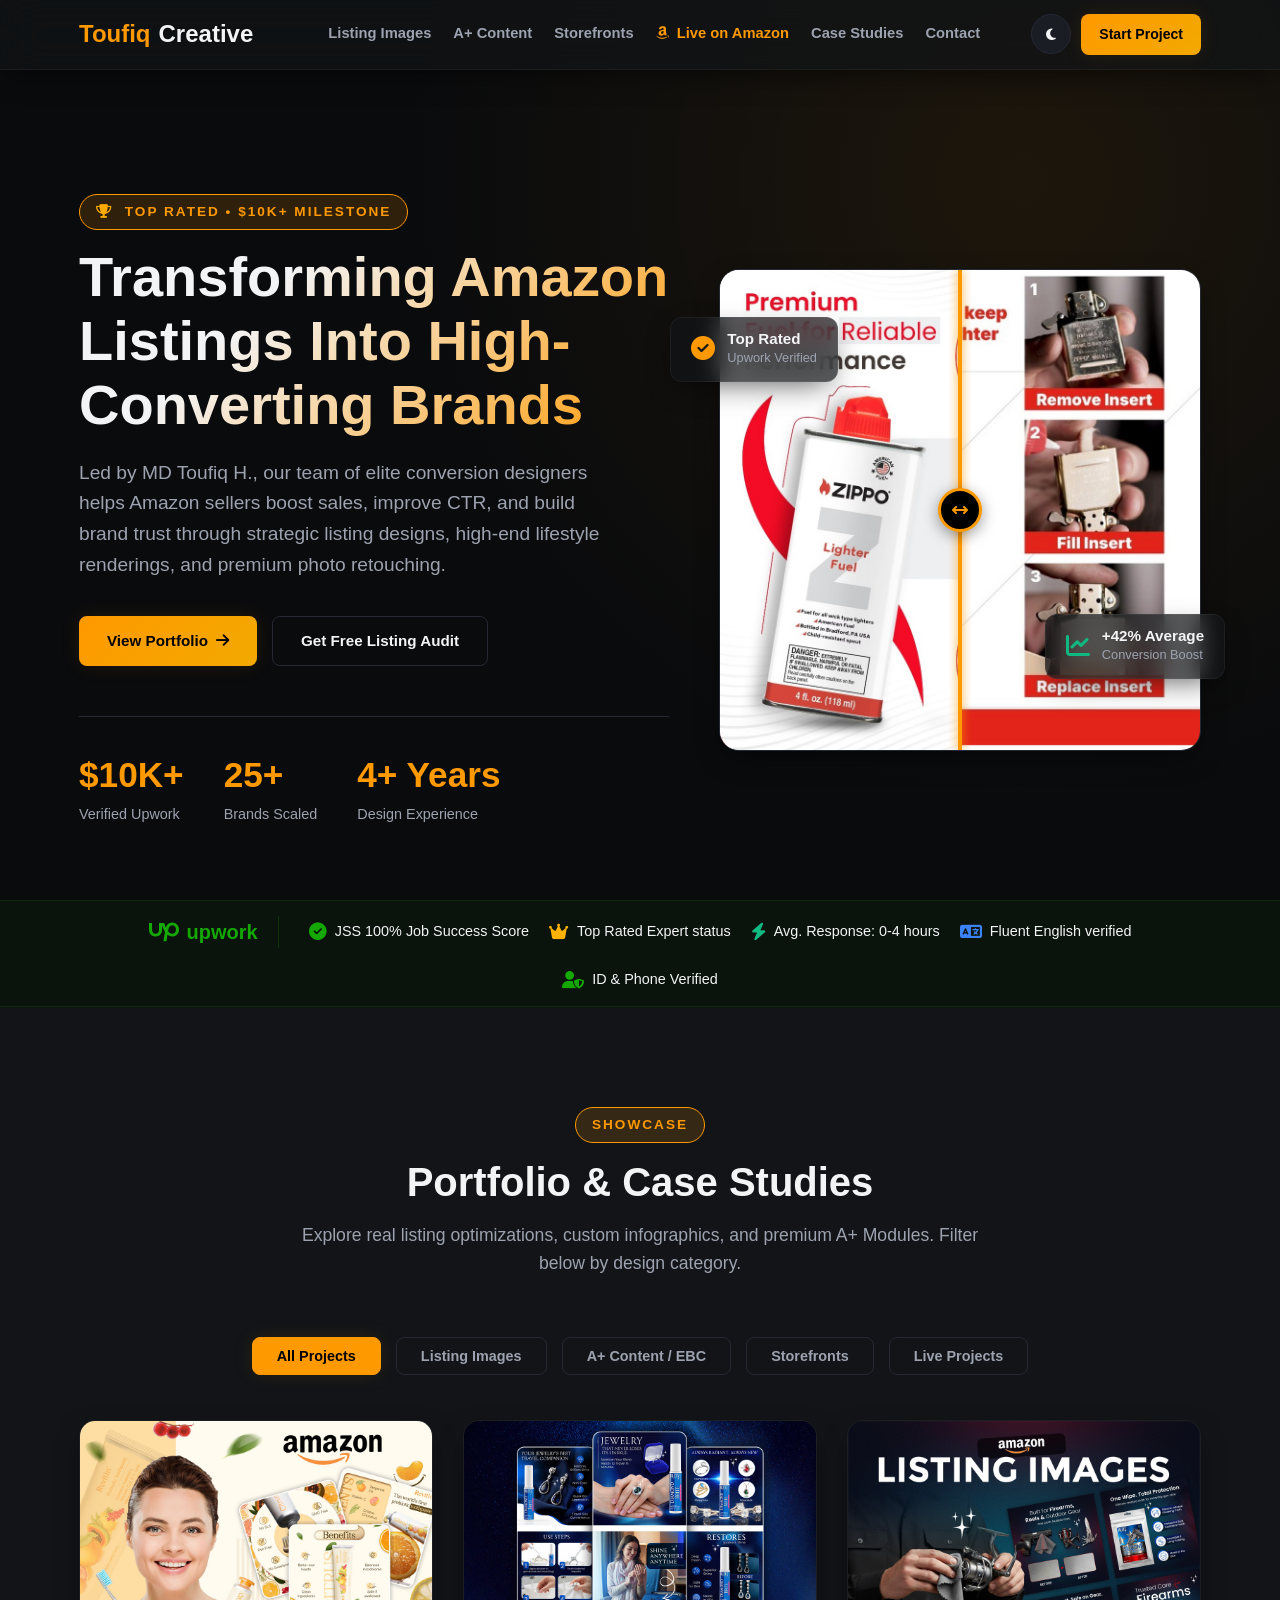
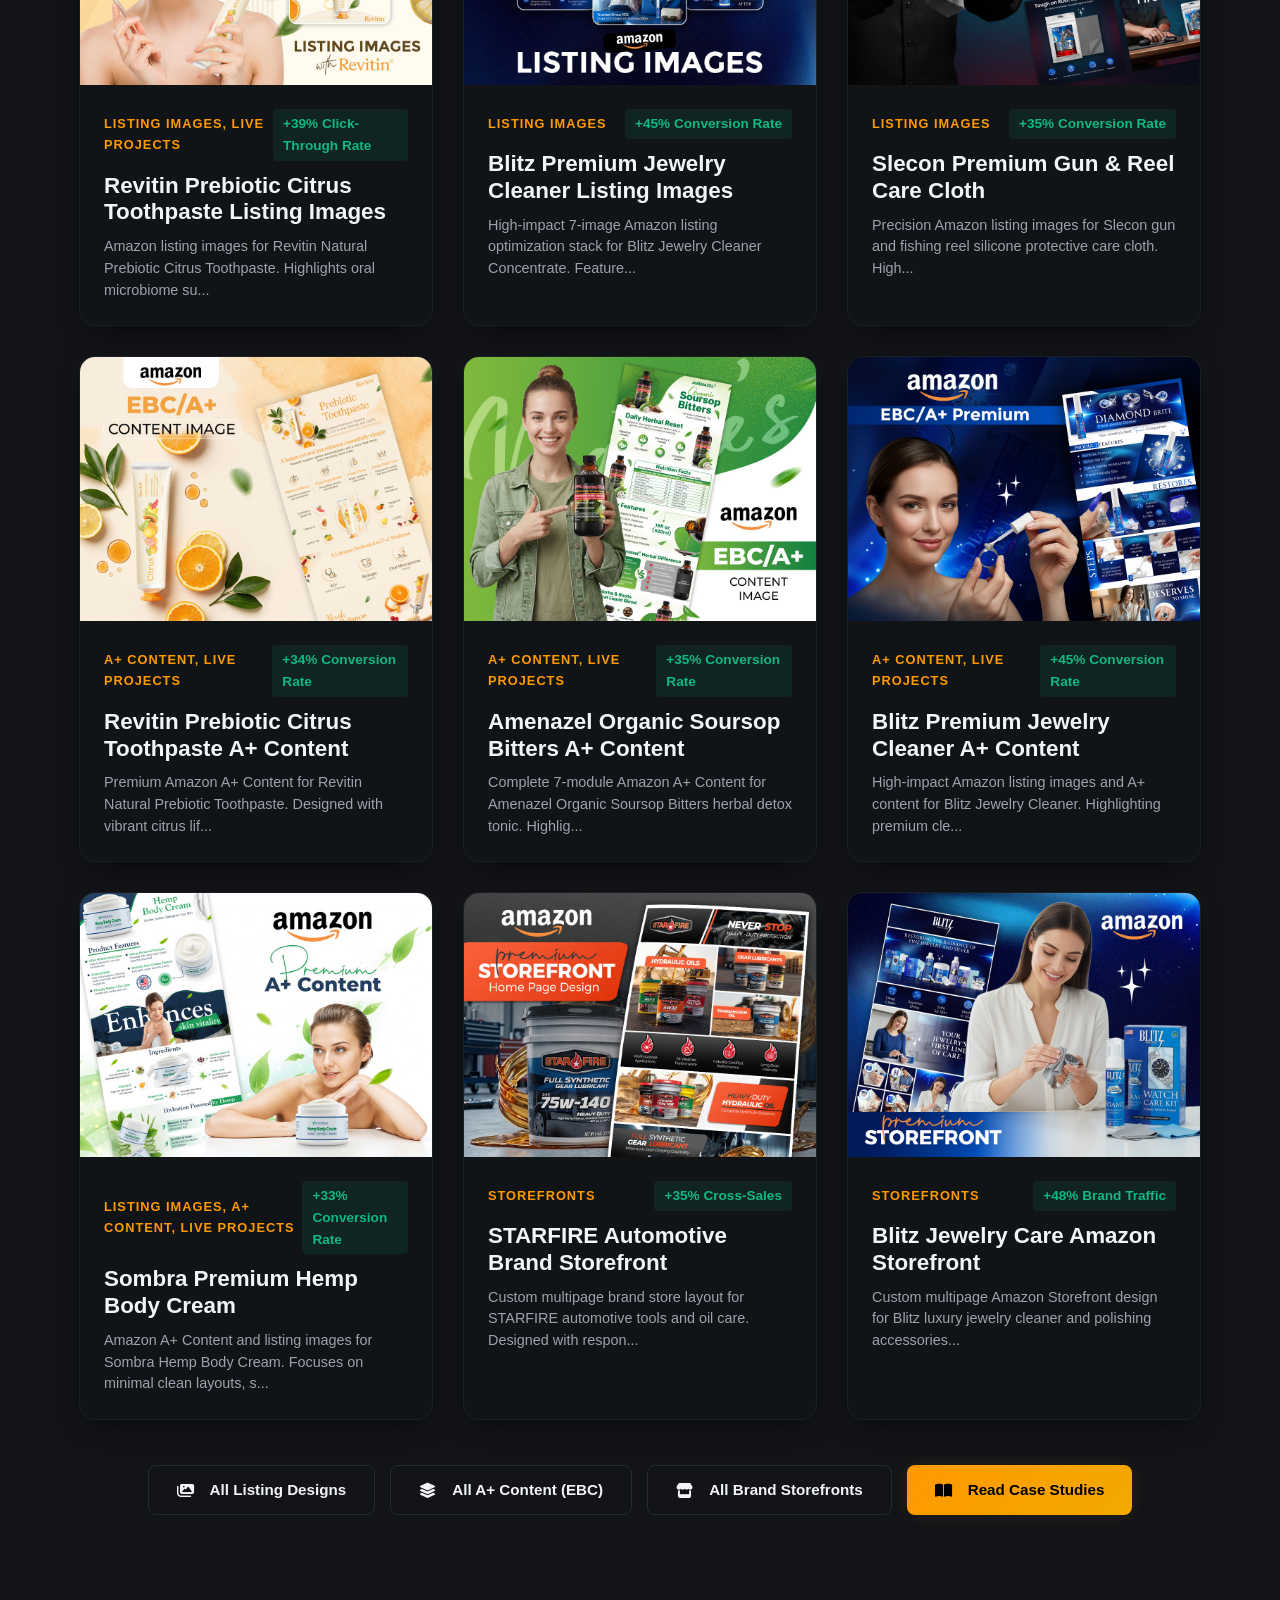
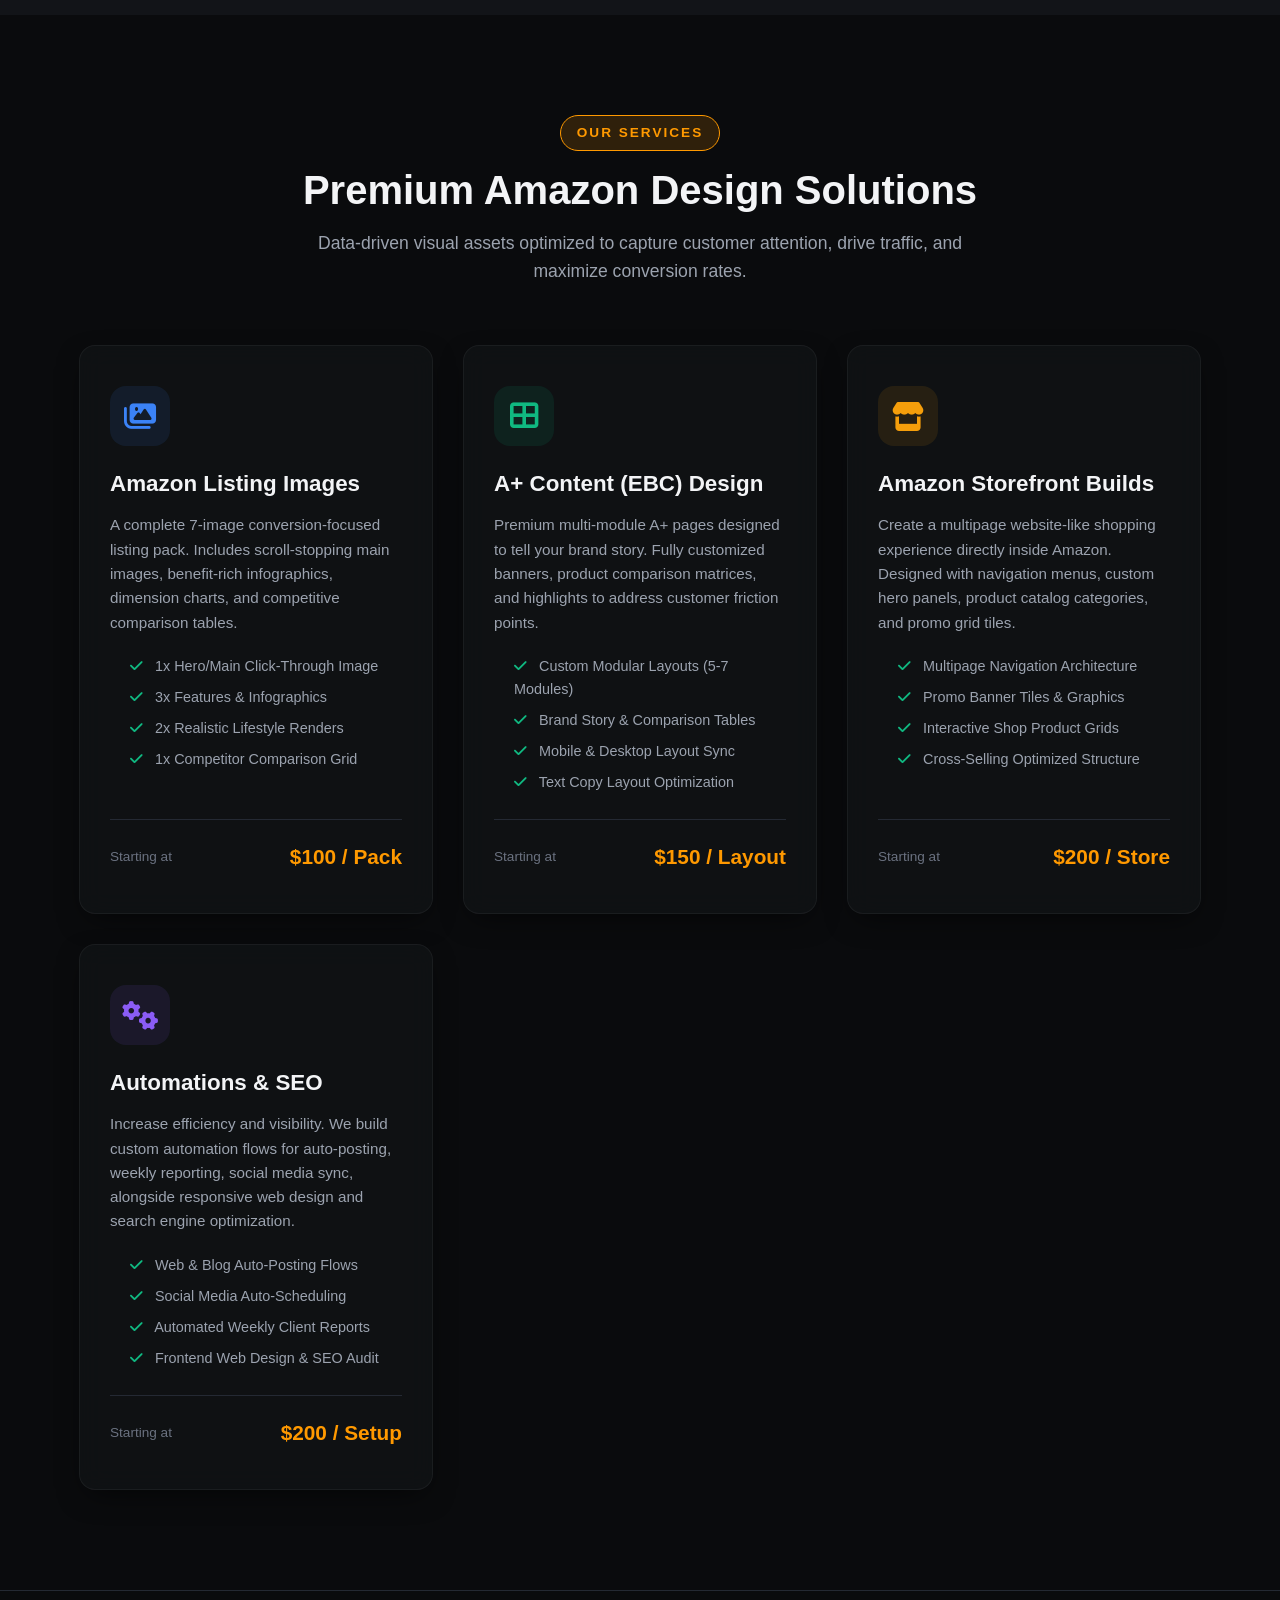
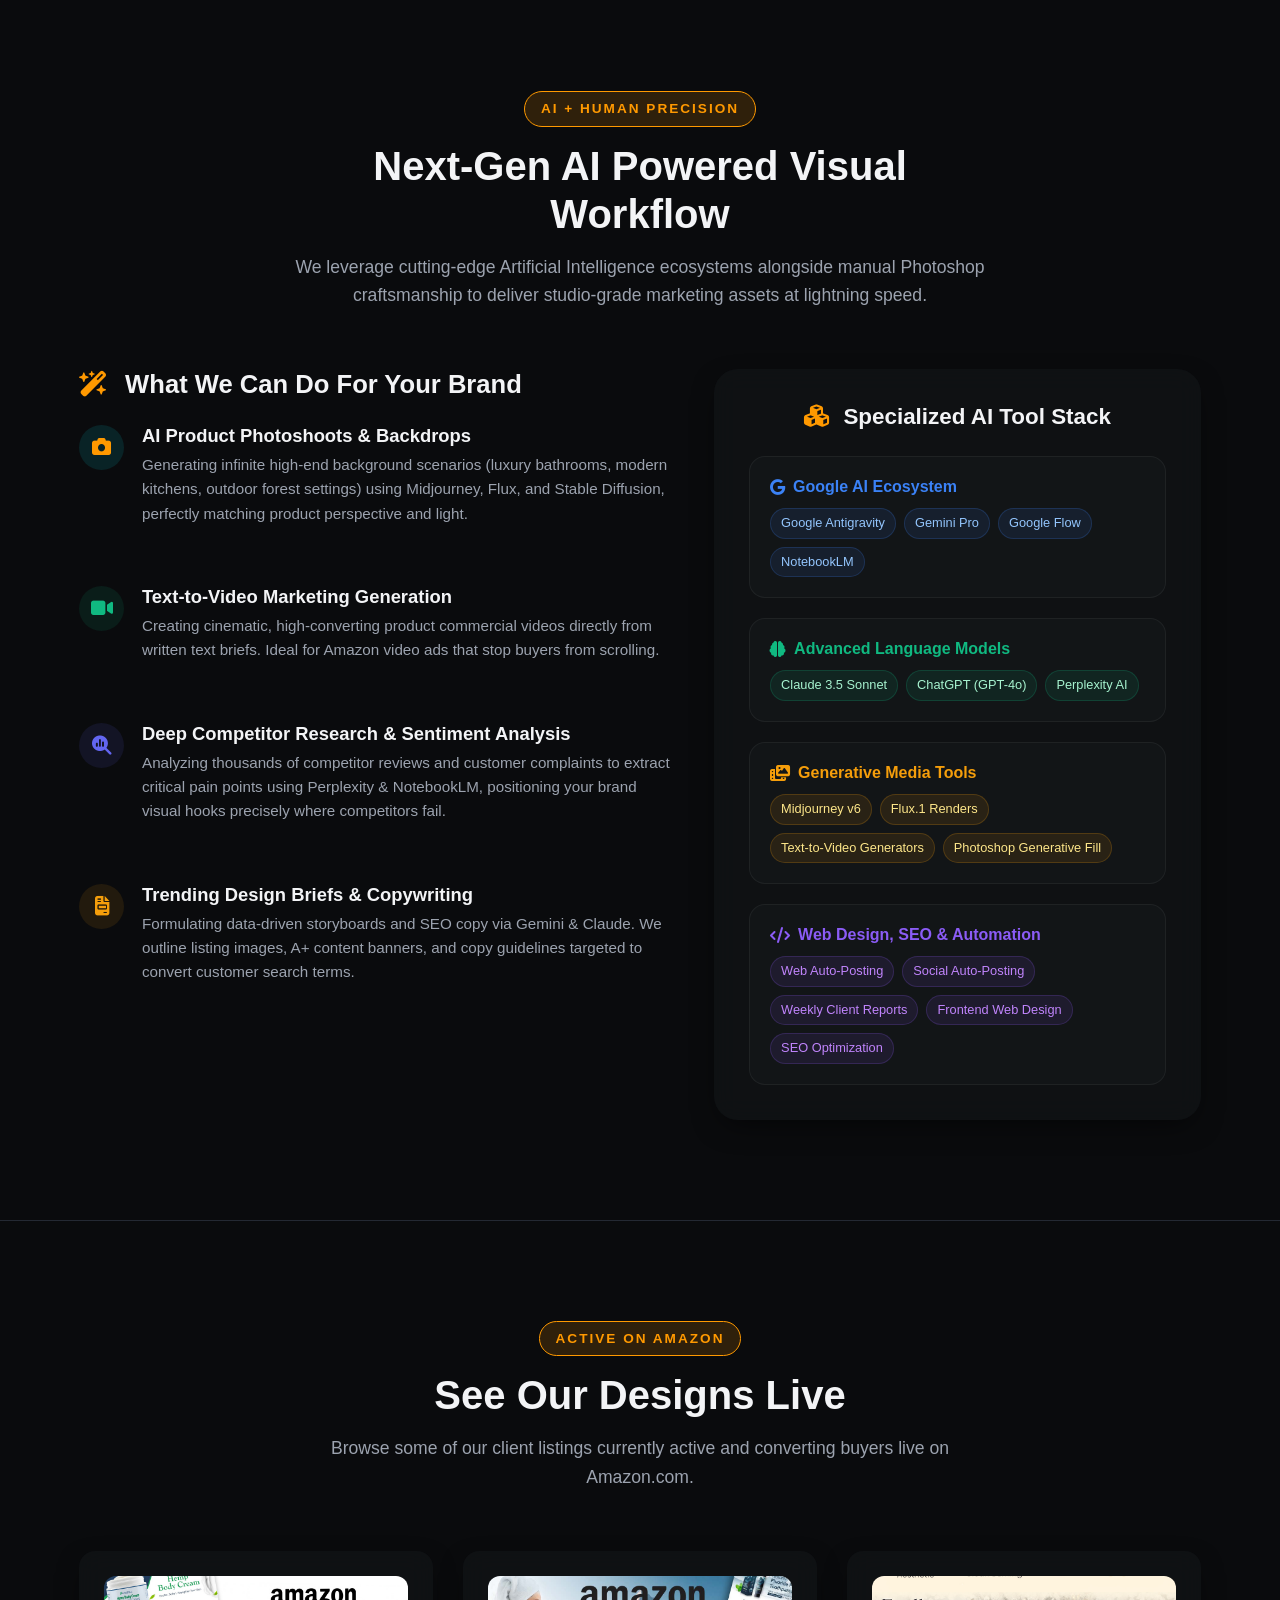
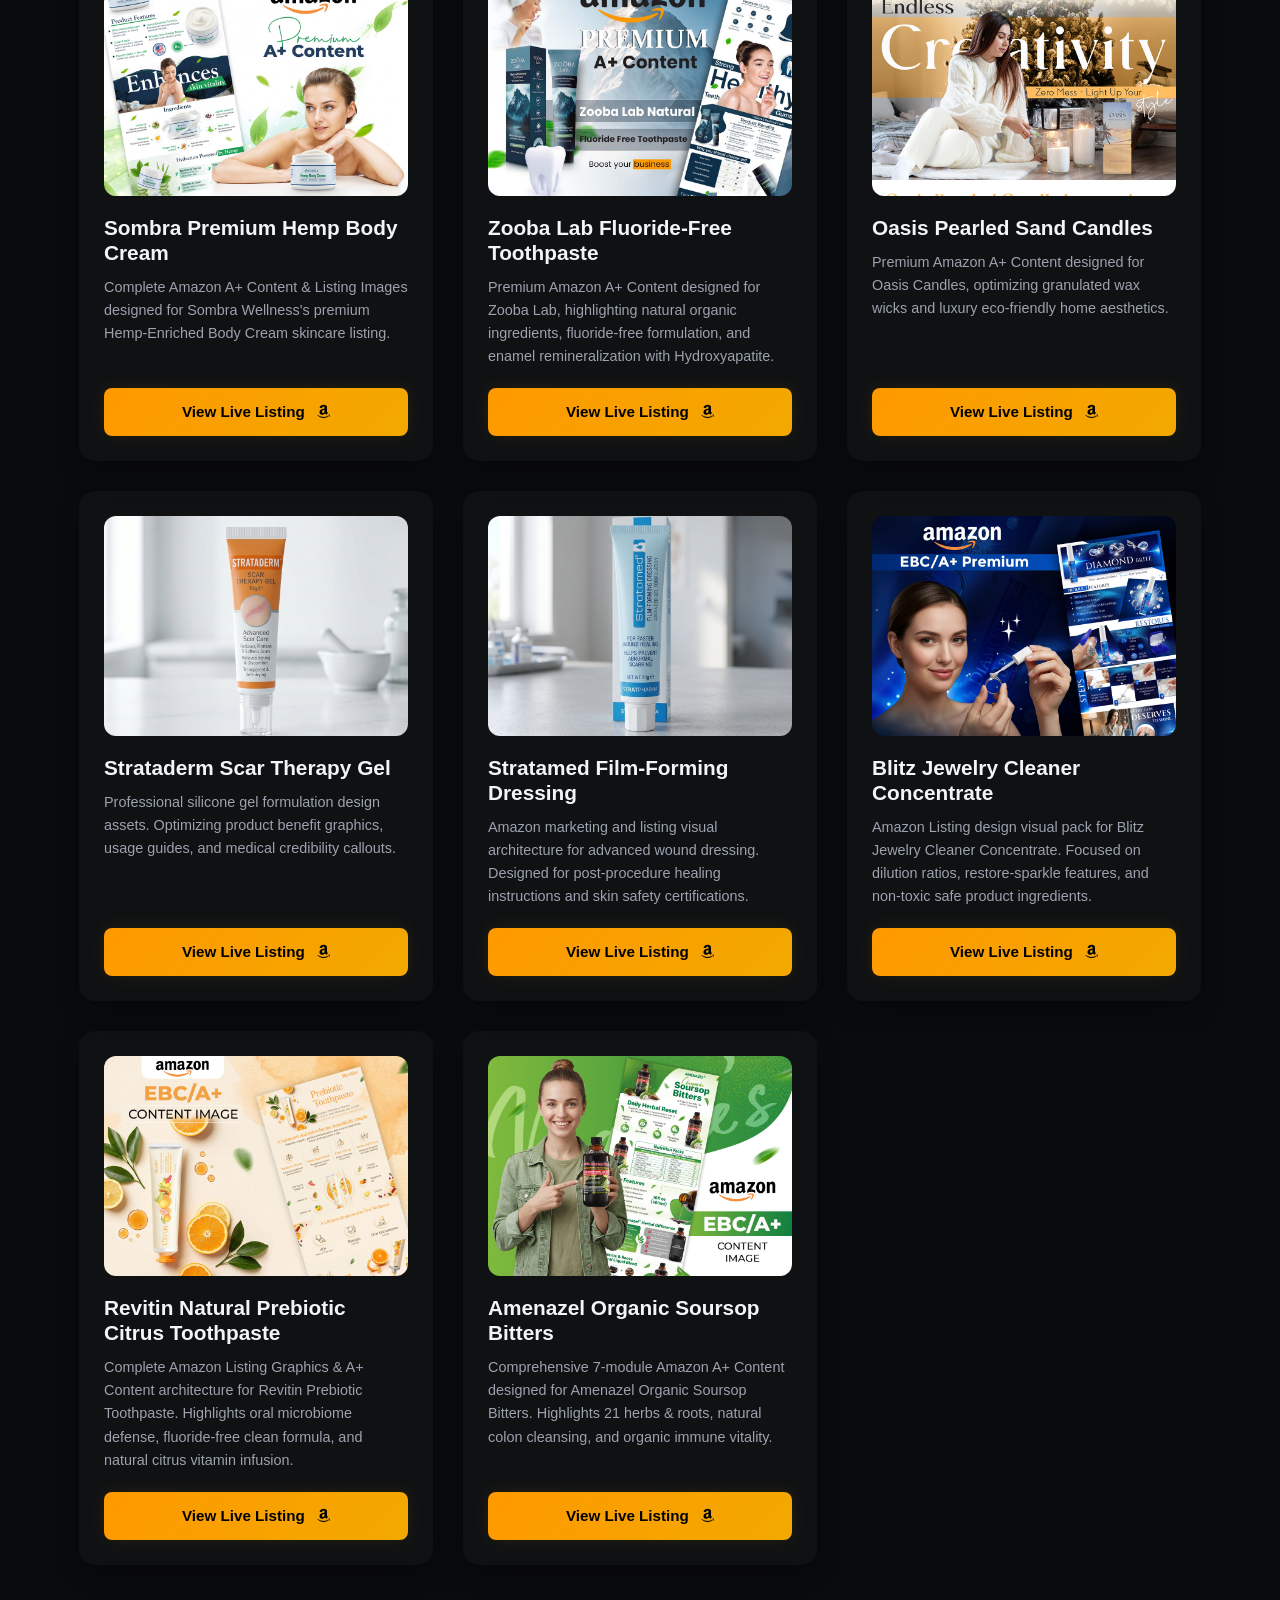
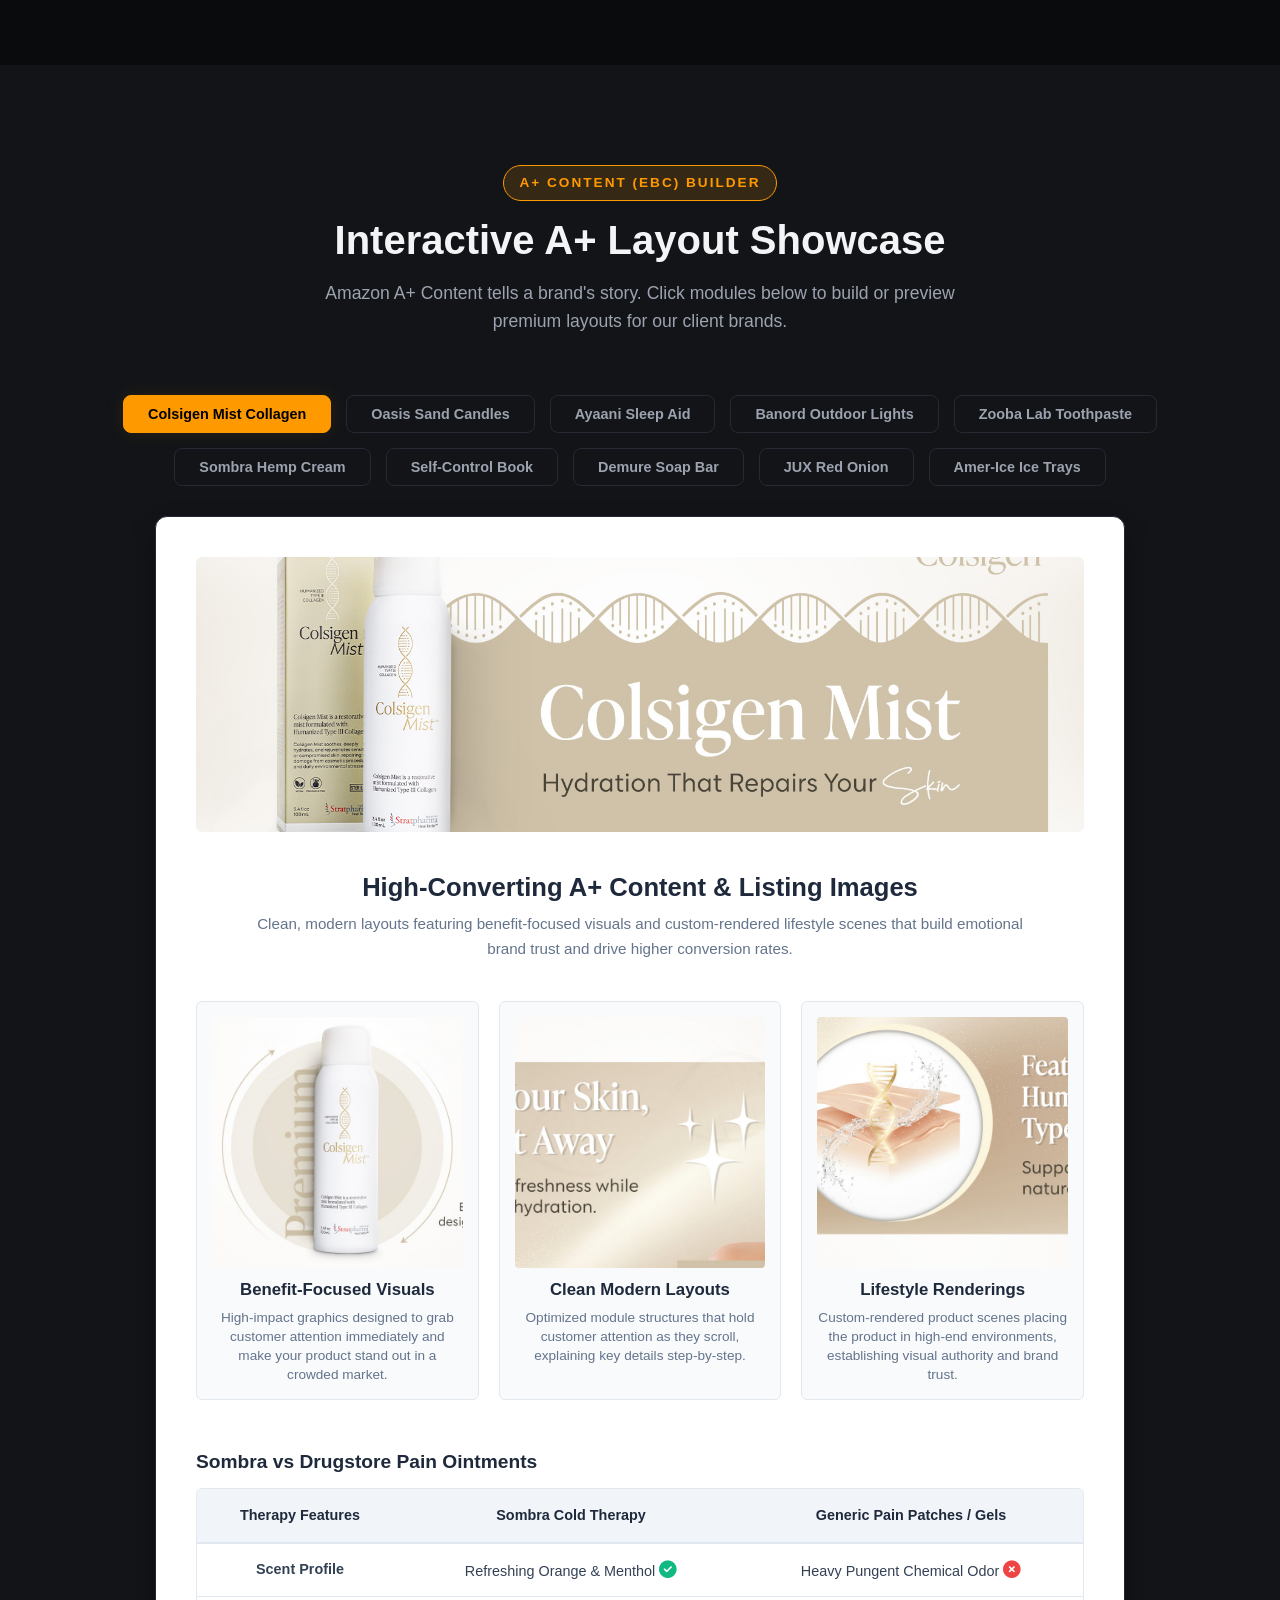
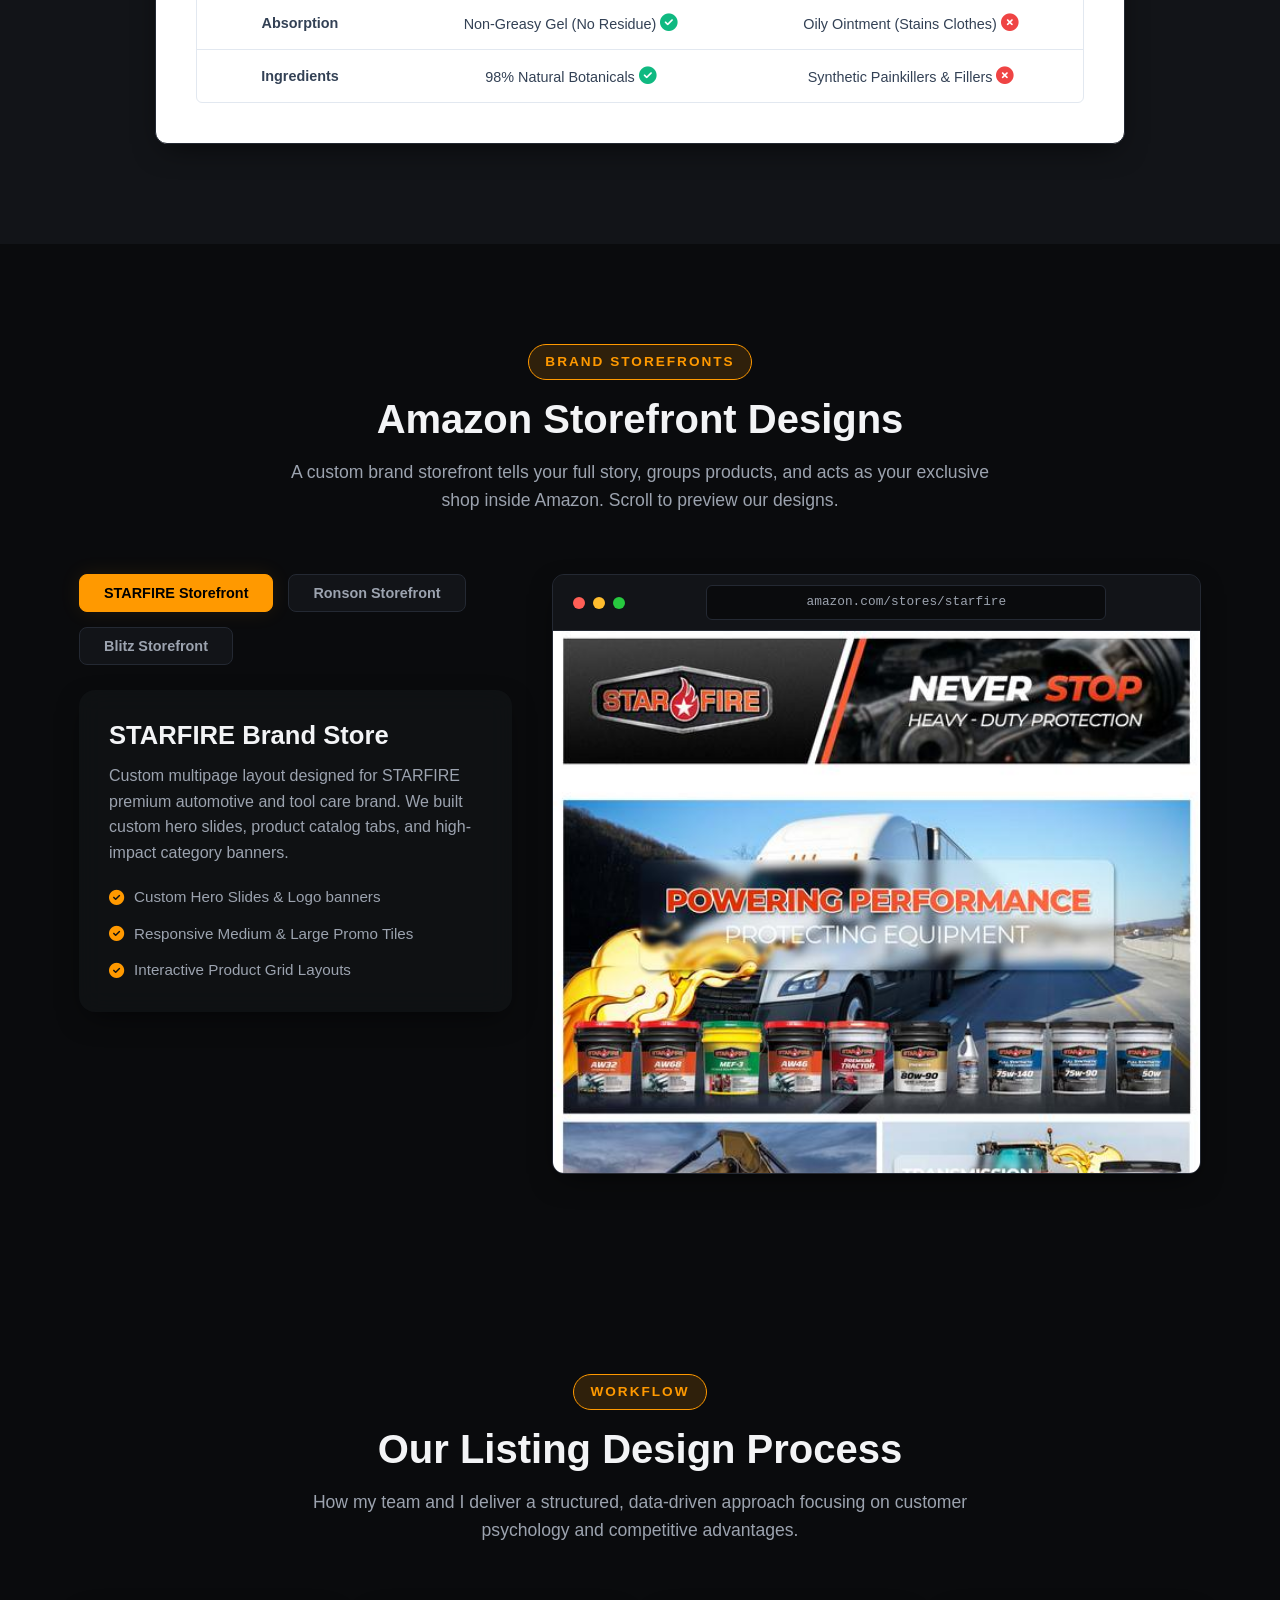
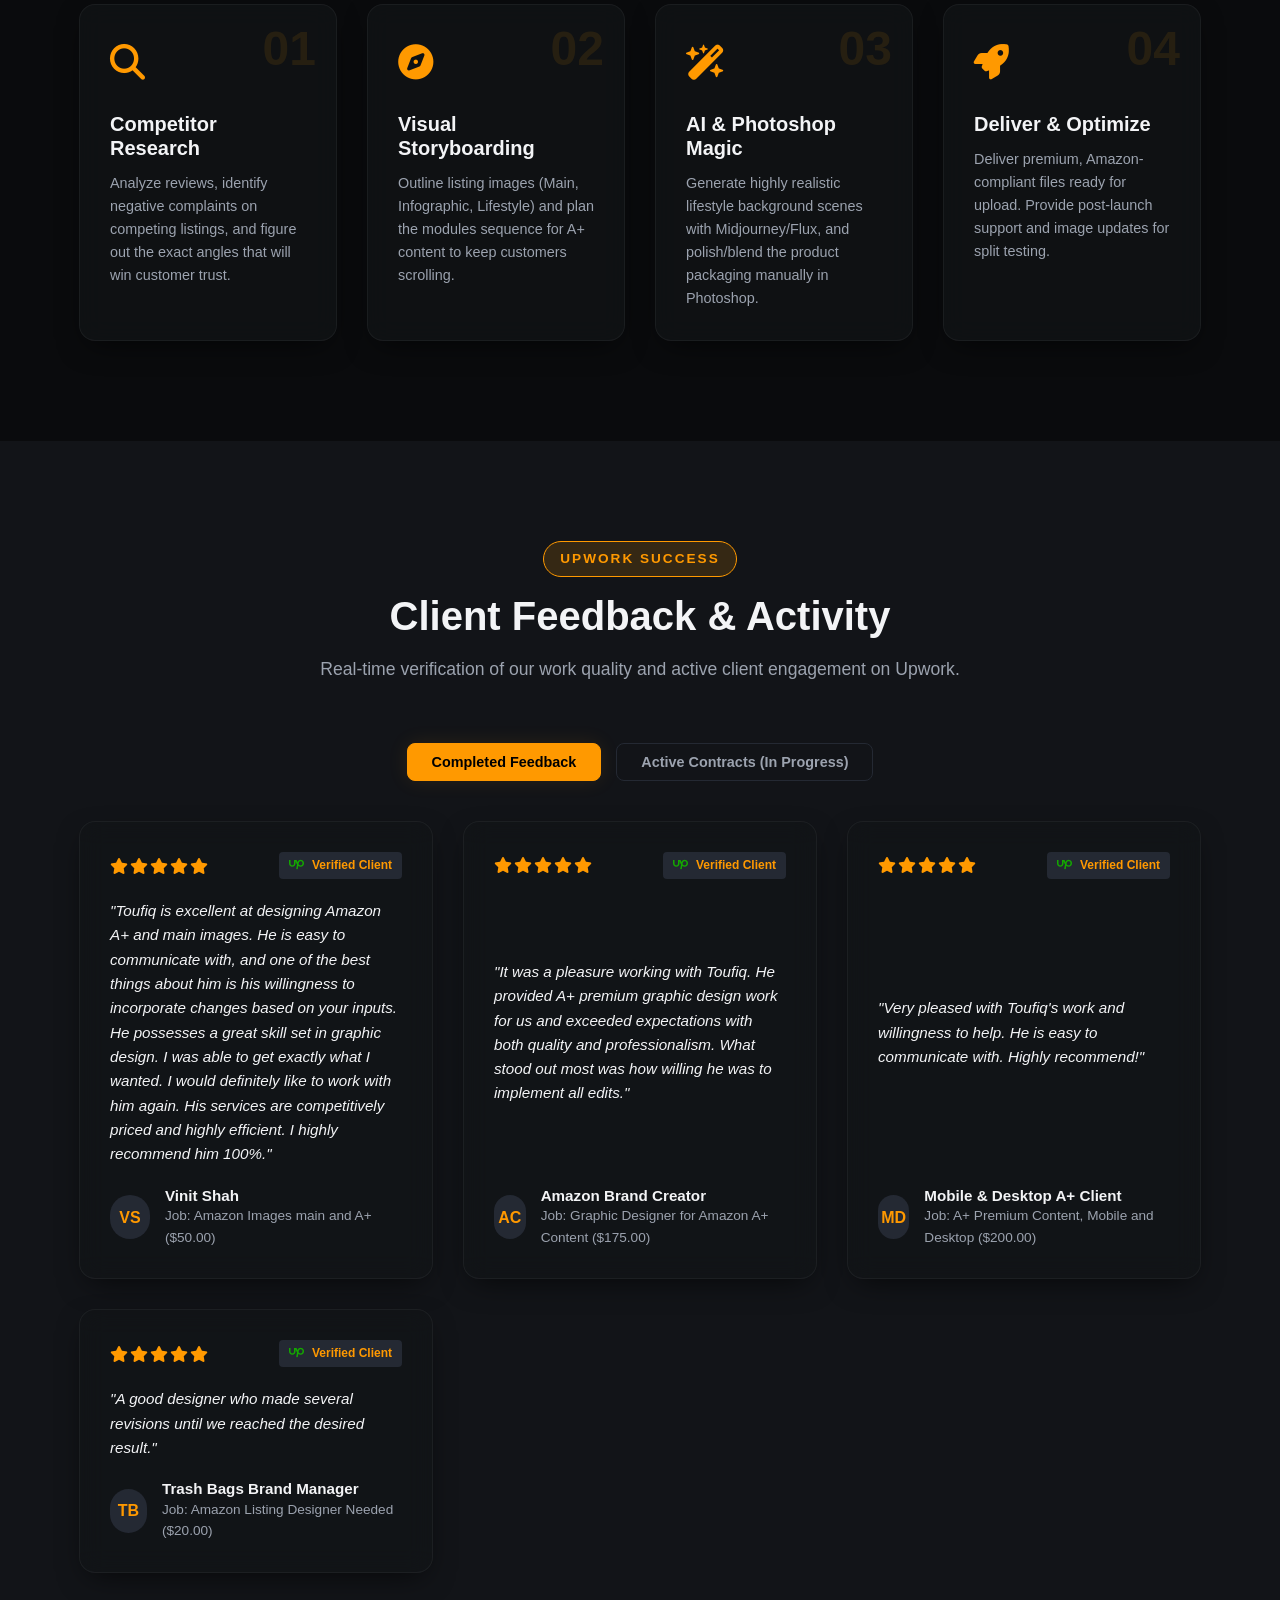
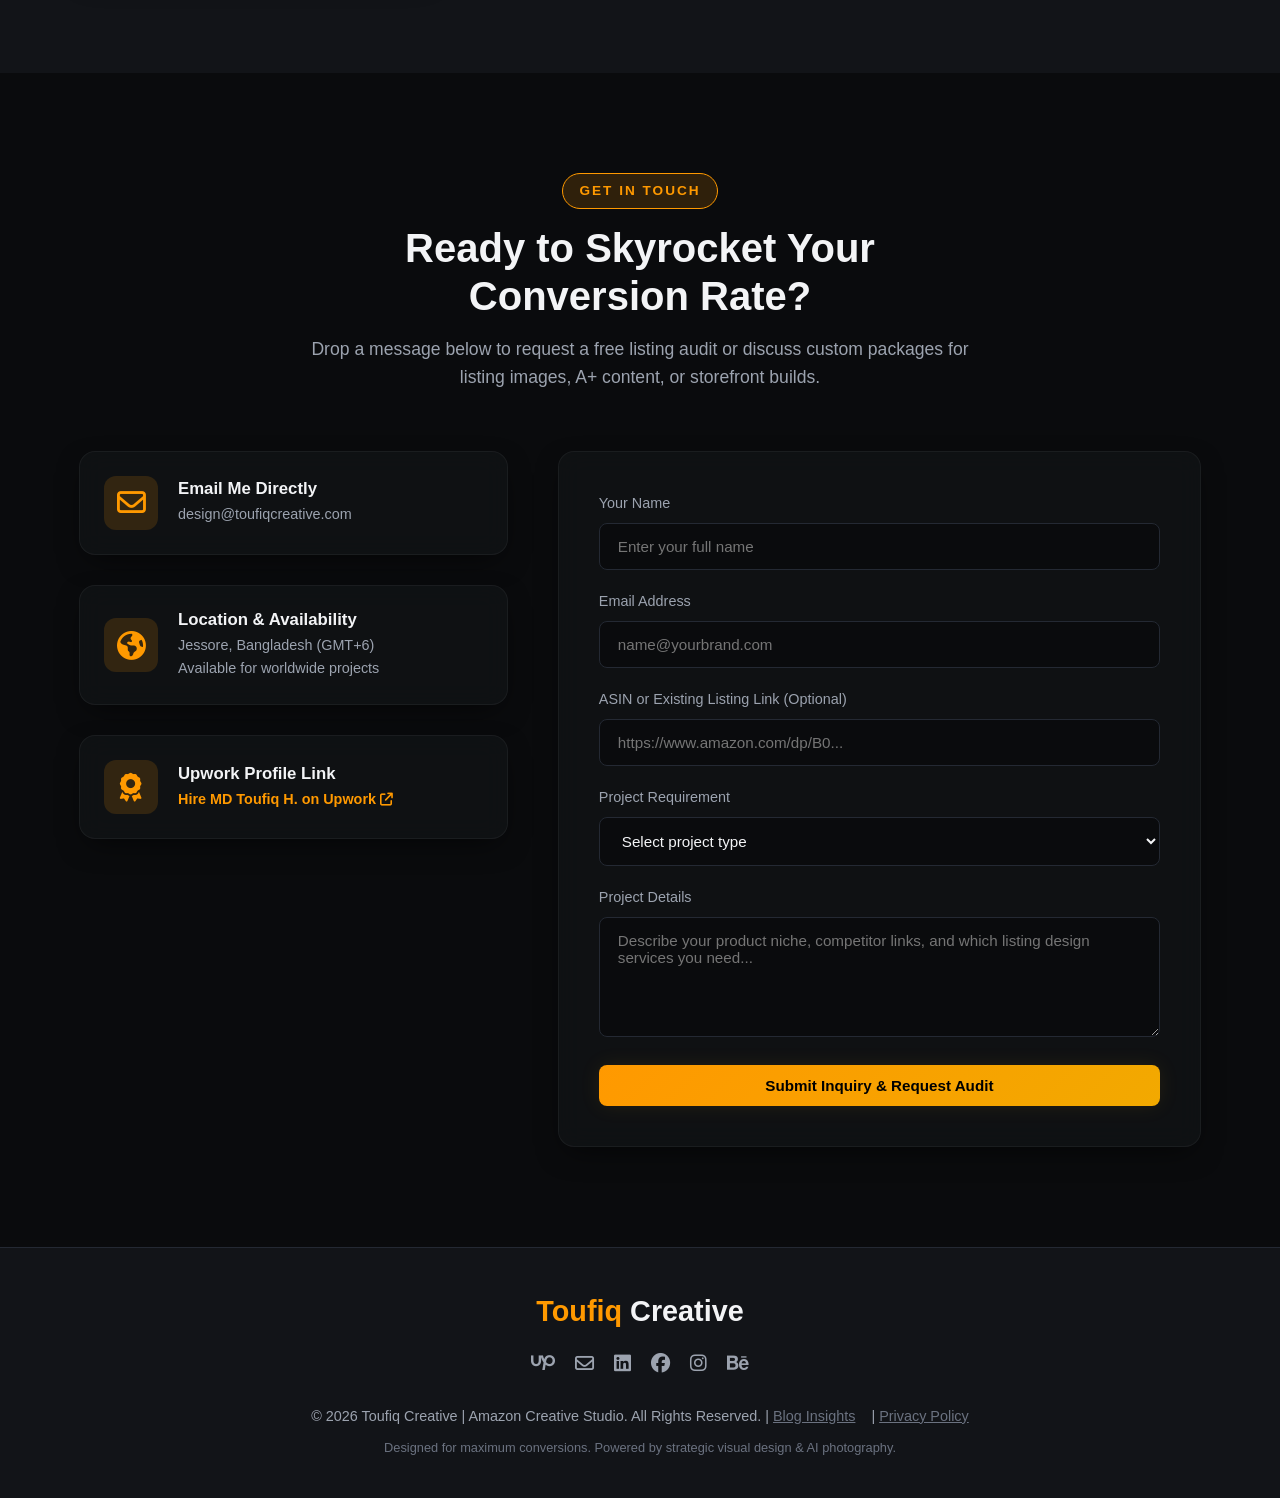
==== index.html @ 82baf1fa "Celebrate ,000+ Upwork milestone: update hero stats to + and 25+ brands, add featured milestone case" ====
<!DOCTYPE html>
<html lang="en">
<head>
    <meta charset="UTF-8">
    <meta name="viewport" content="width=device-width, initial-scale=1.0">
    <title>Toufiq Creative | Amazon Storefront, A+ Content & Listing Designer</title>
        <!-- Standard & Mobile Favicons -->
    <link rel="icon" type="image/x-icon" href="/favicon.ico">
    <link rel="icon" type="image/png" sizes="32x32" href="images/favicon-32x32.png">
    <link rel="icon" type="image/png" sizes="16x16" href="images/favicon-16x16.png">
    <link rel="apple-touch-icon" sizes="180x180" href="images/apple-touch-icon.png">
    <meta name="description" content="Elevate your brand on Amazon with professional Storefront Design, high-converting product listing graphics, and custom A+ Content (EBC) by Toufiq Creative. Boost your FBA sales.">
    <meta name="p:domain_verify" content="819d82560c48dd8fe4c7cfbe043330f1"/>
    <!-- FontAwesome for Icons -->
    <link rel="stylesheet" href="https://cdnjs.cloudflare.com/ajax/libs/font-awesome/6.6.0/css/all.min.css">
    <!-- Main Stylesheet -->
    <link rel="stylesheet" href="style.css?v=3.9">
    <!-- Canonical & SEO Meta Tags -->
    <link rel="canonical" href="https://toufiqcreative.com/">
    <meta name="keywords" content="Amazon Storefront Design, Amazon Listing Images, Amazon A+ Content, Amazon EBC Design, Amazon Product Photography, Amazon Creative Agency, Toufiq Creative, Amazon FBA Conversion Optimization">
    
    <!-- OpenGraph Social Meta Tags -->
    <meta property="og:type" content="website">
    <meta property="og:site_name" content="Toufiq Creative">
    <meta property="og:title" content="Toufiq Creative | Amazon Storefront, A+ Content & Listing Designer">
    <meta property="og:description" content="Elevate your brand on Amazon with professional Storefront Design, high-converting product listing graphics, and custom A+ Content (EBC) by Toufiq Creative. Boost your FBA sales.">
    <meta property="og:image" content="https://toufiqcreative.com/images/og_banner.jpg">
    <meta property="og:url" content="https://toufiqcreative.com/">
    
    <!-- Twitter Card Meta Tags -->
    <meta name="twitter:card" content="summary_large_image">
    <meta name="twitter:title" content="Toufiq Creative | Amazon Storefront, A+ Content & Listing Designer">
    <meta name="twitter:description" content="Elevate your brand on Amazon with professional Storefront Design, high-converting product listing graphics, and custom A+ Content (EBC).">
    <meta name="twitter:image" content="https://toufiqcreative.com/images/og_banner.jpg">

    <!-- Schema.org JSON-LD Structured Data for Google Rich Snippets -->
    <script type="application/ld+json">
    {
      "@context": "https://schema.org",
      "@graph": [
        {
          "@type": "WebSite",
          "@id": "https://toufiqcreative.com/#website",
          "url": "https://toufiqcreative.com/",
          "name": "Toufiq Creative",
          "description": "Professional Amazon Storefront Design, A+ Content (EBC) & Product Listing Image Optimization Agency",
          "publisher": {
            "@id": "https://toufiqcreative.com/#organization"
          }
        },
        {
          "@type": "ProfessionalService",
          "@id": "https://toufiqcreative.com/#organization",
          "name": "Toufiq Creative",
          "url": "https://toufiqcreative.com/",
          "logo": "https://toufiqcreative.com/images/favicon.jpg",
          "image": "https://toufiqcreative.com/images/hero_after.jpg",
          "description": "Expert Amazon creative studio specializing in high-converting Amazon Storefronts, 7-module A+ Content (EBC), and 3D product listing graphics.",
          "founder": {
            "@type": "Person",
            "name": "Toufiq Hasan",
            "jobTitle": "Lead Amazon Creative Strategist & Brand Designer",
            "sameAs": [
              "https://www.upwork.com/freelancers/~01d9c6461924d60d8d",
              "https://www.linkedin.com/in/toufiq-hasan-691156258/",
              "https://www.behance.net/toufiqhasan82"
            ]
          },
          "areaServed": "Worldwide",
          "serviceType": [
            "Amazon Storefront Design",
            "Amazon A+ Content Design",
            "Amazon Product Listing Images",
            "Amazon Brand Story Design",
            "Conversion Rate Optimization"
          ],
          "aggregateRating": {
            "@type": "AggregateRating",
            "ratingValue": "5.0",
            "reviewCount": "48",
            "bestRating": "5"
          },
          "sameAs": [
            "https://www.linkedin.com/in/toufiq-hasan-691156258/",
            "https://www.upwork.com/freelancers/~01d9c6461924d60d8d",
            "https://www.behance.net/toufiqhasan82",
            "https://www.facebook.com/toufiq.hasan.395",
            "https://www.instagram.com/toufiq_kd/"
          ]
        }
      ]
    }
    </script>
</head>
<body>

        <!-- Navigation Header -->
    <header class="navbar" id="main-nav">
        <div class="container" style="display: flex; justify-content: space-between; align-items: center;">
            <a href="/" class="logo" id="nav-logo">
                <span>Toufiq</span> Creative
            </a>
            <nav class="nav-links" id="nav-menu">
                <a href="amazon-listing-design.html" class="nav-link" style="color: var(--text-secondary); text-decoration: none; font-weight: 600; font-size: 0.92rem;  transition: color 0.2s;">Listing Images</a>
                <a href="amazon-aplus-content-design.html" class="nav-link" style="color: var(--text-secondary); text-decoration: none; font-weight: 600; font-size: 0.92rem;  transition: color 0.2s;">A+ Content</a>
                <a href="amazon-storefront-design.html" class="nav-link" style="color: var(--text-secondary); text-decoration: none; font-weight: 600; font-size: 0.92rem;  transition: color 0.2s;">Storefronts</a>
                <a href="#live-listings" class="nav-link" style="color: var(--accent); text-decoration: none; font-weight: 700; font-size: 0.92rem;  transition: color 0.2s;"><i class="fa-brands fa-amazon" style="margin-right: 4px;"></i> Live on Amazon</a>
                <a href="blog.html" class="nav-link" style="color: var(--text-secondary); text-decoration: none; font-weight: 600; font-size: 0.92rem;  transition: color 0.2s;">Case Studies</a>
                <a href="#contact" class="nav-link" style="color: var(--text-secondary); text-decoration: none; font-weight: 600; font-size: 0.92rem;  transition: color 0.2s;">Contact</a>
                
                <a href="#contact" class="btn btn-primary nav-mobile-cta" style="padding: 12px 20px; font-size: 0.95rem; width: 100%;">Start Project</a>
            </nav>
            <div class="nav-actions" style="display: flex; gap: 10px; align-items: center;">
                <button class="theme-toggle-btn" id="theme-toggle" aria-label="Toggle Theme">
                    <i class="fa-solid fa-moon" id="theme-icon"></i>
                </button>
                <a href="#contact" class="btn btn-primary nav-desktop-cta" style="padding: 9px 18px; font-size: 0.88rem; white-space: nowrap;">Start Project</a>
                <div class="menu-toggle" id="mobile-menu-toggle">
                    <i class="fa-solid fa-bars"></i>
                </div>
            </div>
        </div>
    </header>

    <!-- Hero Section -->
    <section class="hero" id="about">
        <div class="container">
            <div class="hero-grid">
                <div class="hero-content">
                    <span class="section-header" style="text-align: left; margin-bottom: 10px;">
                        <span class="tag"><i class="fa-solid fa-trophy" style="color: #ffaa00; margin-right: 6px;"></i> Top Rated • $10K+ Milestone</span>
                    </span>
                    <h1 class="text-gradient">Transforming Amazon Listings Into High-Converting Brands</h1>
                    <p>Led by MD Toufiq H., our team of elite conversion designers helps Amazon sellers boost sales, improve CTR, and build brand trust through strategic listing designs, high-end lifestyle renderings, and premium photo retouching.</p>
                    <div class="hero-btns">
                        <a href="#portfolio" class="btn btn-primary">View Portfolio <i class="fa-solid fa-arrow-right"></i></a>
                        <a href="#contact" class="btn btn-secondary">Get Free Listing Audit</a>
                    </div>
                    <div class="hero-stats">
                        <div class="stat-item">
                            <span class="stat-number">$10K+</span>
                            <span class="stat-label">Verified Upwork</span>
                        </div>
                        <div class="stat-item">
                            <span class="stat-number">25+</span>
                            <span class="stat-label">Brands Scaled</span>
                        </div>
                        <div class="stat-item">
                            <span class="stat-number">4+ Years</span>
                            <span class="stat-label">Design Experience</span>
                        </div>
                    </div>
                </div>
                
                <div class="hero-visual">
                    <!-- Before/After Slider Mockup inside Hero -->
                    <div class="slider-showcase" id="hero-slider">
                        <div class="slider-before">
                            <img src="images/zippo_before.jpg?v=3.9" alt="Amazon Listing Infographics Before Design - Toufiq Creative" id="hero-img-before">
                            <div class="slider-label label-before">Basic Listing (Before)</div>
                        </div>
                        <div class="slider-after" id="hero-slider-after">
                            <img src="images/zippo_after.jpg?v=3.9" alt="Premium Amazon Listing Design After - Toufiq Creative Conversion Optimization" id="hero-img-after">
                            <div class="slider-label label-after font-weight-bold">Optimized Listing (After)</div>
                        </div>
                        <div class="slider-handle" id="hero-slider-handle">
                            <div class="slider-button"><i class="fa-solid fa-arrows-left-right"></i></div>
                        </div>
                    </div>

                    <!-- Floating Badges -->
                    <div class="floating-badge badge-top-rated glass-card">
                        <div class="badge-icon"><i class="fa-solid fa-circle-check" style="color: #ff9900;"></i></div>
                        <div class="badge-info">
                            <h4>Top Rated</h4>
                            <p>Upwork Verified</p>
                        </div>
                    </div>
                    <div class="floating-badge badge-conversion glass-card">
                        <div class="badge-icon"><i class="fa-solid fa-chart-line" style="color: #10b981;"></i></div>
                        <div class="badge-info">
                            <h4>+42% Average</h4>
                            <p>Conversion Boost</p>
                        </div>
                    </div>
                </div>
            </div>
        </div>
    </section>

    <!-- Upwork Verified Credentials Trust Bar -->
    <div class="trust-bar" style="background: rgba(20, 168, 0, 0.05); border-top: 1px solid rgba(20, 168, 0, 0.15); border-bottom: 1px solid rgba(20, 168, 0, 0.15); padding: 15px 0;">
        <div class="container" style="display: flex; justify-content: center; align-items: center; flex-wrap: wrap; gap: 20px;">
            <a href="https://www.upwork.com/freelancers/~01d9c6461924d60d8d" target="_blank" class="trust-bar-logo" style="display: flex; align-items: center; gap: 8px; text-decoration: none; color: #14a800; font-weight: 700; font-size: 1.25rem; border-right: 1px solid rgba(20, 168, 0, 0.2); padding-right: 20px; margin-right: 10px; transition: opacity 0.2s ease;">
                <i class="fa-brands fa-upwork" style="font-size: 1.5rem;"></i>
                <span>upwork</span>
            </a>
            <div style="display: flex; align-items: center; gap: 8px; color: var(--text-primary); font-size: 0.9rem; font-weight: 500;">
                <i class="fa-solid fa-circle-check" style="color: #14a800; font-size: 1.1rem;"></i>
                <span>JSS 100% Job Success Score</span>
            </div>
            <div style="display: flex; align-items: center; gap: 8px; color: var(--text-primary); font-size: 0.9rem; font-weight: 500;">
                <i class="fa-solid fa-crown" style="color: #ffb300; font-size: 1.1rem;"></i>
                <span>Top Rated Expert status</span>
            </div>
            <div style="display: flex; align-items: center; gap: 8px; color: var(--text-primary); font-size: 0.9rem; font-weight: 500;">
                <i class="fa-solid fa-bolt" style="color: #10b981; font-size: 1.1rem;"></i>
                <span>Avg. Response: 0-4 hours</span>
            </div>
            <div style="display: flex; align-items: center; gap: 8px; color: var(--text-primary); font-size: 0.9rem; font-weight: 500;">
                <i class="fa-solid fa-language" style="color: #3b82f6; font-size: 1.1rem;"></i>
                <span>Fluent English verified</span>
            </div>
            <div style="display: flex; align-items: center; gap: 8px; color: var(--text-primary); font-size: 0.9rem; font-weight: 500;">
                <i class="fa-solid fa-user-shield" style="color: #14a800; font-size: 1.1rem;"></i>
                <span>ID & Phone Verified</span>
            </div>
        </div>
    </div>


    <!-- Portfolio Gallery Section -->
    <section class="section-padding" id="portfolio" style="background-color: var(--bg-secondary);">
        <div class="container">
            <div class="section-header">
                <span class="tag">Showcase</span>
                <h2>Portfolio & Case Studies</h2>
                <p>Explore real listing optimizations, custom infographics, and premium A+ Modules. Filter below by design category.</p>
            </div>
            
            <div class="portfolio-filters" id="gallery-filters">
                <button class="filter-btn active" data-filter="all">All Projects</button>
                <button class="filter-btn" data-filter="Listing Images">Listing Images</button>
                <button class="filter-btn" data-filter="A+ Content">A+ Content / EBC</button>
                <button class="filter-btn" data-filter="Storefronts">Storefronts</button>
                <button class="filter-btn" data-filter="Live Projects">Live Projects</button>
            </div>

            <div class="portfolio-grid" id="gallery-grid">
                <!-- Dynamically loaded from projects.csv via app.js -->
                <div class="glass-card portfolio-item placeholder-card">
                    <div style="padding: 100px; text-align: center; color: var(--text-secondary);">
                        <i class="fa-solid fa-circle-notch fa-spin" style="font-size: 2rem; margin-bottom: 10px;"></i>
                        <p>Loading projects...</p>
                    </div>
                </div>
            </div>
        
            <!-- Explore Dedicated Service Pages -->
            <div style="display: flex; gap: 15px; justify-content: center; flex-wrap: wrap; margin-top: 45px;">
                <a href="amazon-listing-design.html" class="btn btn-secondary"><i class="fa-solid fa-images" style="margin-right: 8px;"></i> All Listing Designs</a>
                <a href="amazon-aplus-content-design.html" class="btn btn-secondary"><i class="fa-solid fa-layer-group" style="margin-right: 8px;"></i> All A+ Content (EBC)</a>
                <a href="amazon-storefront-design.html" class="btn btn-secondary"><i class="fa-solid fa-store" style="margin-right: 8px;"></i> All Brand Storefronts</a>
                <a href="blog.html" class="btn btn-primary"><i class="fa-solid fa-book-open" style="margin-right: 8px;"></i> Read Case Studies</a>
            </div>
        </div>
    </section>


    <!-- Services Section -->
    <section class="section-padding" id="services">
        <div class="container">
            <div class="section-header">
                <span class="tag">Our Services</span>
                <h2>Premium Amazon Design Solutions</h2>
                <p>Data-driven visual assets optimized to capture customer attention, drive traffic, and maximize conversion rates.</p>
            </div>

            <div class="services-grid" style="display: grid; grid-template-columns: repeat(auto-fit, minmax(280px, 1fr)); gap: 30px; margin-top: 40px;">
                <!-- Service 1: Listing Images -->
                <div class="glass-card service-card" style="padding: 40px 30px; transition: transform 0.3s ease, border-color 0.3s ease; position: relative; overflow: hidden; display: flex; flex-direction: column; justify-content: space-between; height: 100%;">
                    <div>
                        <div class="service-icon" style="width: 60px; height: 60px; background: rgba(59, 130, 246, 0.1); color: #3b82f6; border-radius: 16px; display: flex; align-items: center; justify-content: center; font-size: 1.8rem; margin-bottom: 25px;">
                            <i class="fa-solid fa-images"></i>
                        </div>
                        <h3 style="font-size: 1.4rem; margin-bottom: 15px; color: var(--text-primary);">Amazon Listing Images</h3>
                        <p style="color: var(--text-secondary); font-size: 0.95rem; line-height: 1.6; margin-bottom: 20px;">
                            A complete 7-image conversion-focused listing pack. Includes scroll-stopping main images, benefit-rich infographics, dimension charts, and competitive comparison tables.
                        </p>
                        <ul style="color: var(--text-secondary); font-size: 0.9rem; margin-bottom: 25px; padding-left: 20px; display: flex; flex-direction: column; gap: 8px;">
                            <li><i class="fa-solid fa-check" style="color: #10b981; margin-right: 8px;"></i> 1x Hero/Main Click-Through Image</li>
                            <li><i class="fa-solid fa-check" style="color: #10b981; margin-right: 8px;"></i> 3x Features & Infographics</li>
                            <li><i class="fa-solid fa-check" style="color: #10b981; margin-right: 8px;"></i> 2x Realistic Lifestyle Renders</li>
                            <li><i class="fa-solid fa-check" style="color: #10b981; margin-right: 8px;"></i> 1x Competitor Comparison Grid</li>
                        </ul>
                    </div>
                    <div style="border-top: 1px solid var(--border-color); padding-top: 20px; display: flex; justify-content: space-between; align-items: center;">
                        <span style="font-size: 0.85rem; color: var(--text-muted);">Starting at</span>
                        <span style="font-size: 1.3rem; font-weight: 700; color: var(--accent);">$100 / Pack</span>
                    </div>
                </div>

                <!-- Service 2: A+ Content / EBC -->
                <div class="glass-card service-card" style="padding: 40px 30px; transition: transform 0.3s ease, border-color 0.3s ease; position: relative; overflow: hidden; display: flex; flex-direction: column; justify-content: space-between; height: 100%;">
                    <div>
                        <div class="service-icon" style="width: 60px; height: 60px; background: rgba(16, 185, 129, 0.1); color: #10b981; border-radius: 16px; display: flex; align-items: center; justify-content: center; font-size: 1.8rem; margin-bottom: 25px;">
                            <i class="fa-solid fa-table-cells-large"></i>
                        </div>
                        <h3 style="font-size: 1.4rem; margin-bottom: 15px; color: var(--text-primary);">A+ Content (EBC) Design</h3>
                        <p style="color: var(--text-secondary); font-size: 0.95rem; line-height: 1.6; margin-bottom: 20px;">
                            Premium multi-module A+ pages designed to tell your brand story. Fully customized banners, product comparison matrices, and highlights to address customer friction points.
                        </p>
                        <ul style="color: var(--text-secondary); font-size: 0.9rem; margin-bottom: 25px; padding-left: 20px; display: flex; flex-direction: column; gap: 8px;">
                            <li><i class="fa-solid fa-check" style="color: #10b981; margin-right: 8px;"></i> Custom Modular Layouts (5-7 Modules)</li>
                            <li><i class="fa-solid fa-check" style="color: #10b981; margin-right: 8px;"></i> Brand Story & Comparison Tables</li>
                            <li><i class="fa-solid fa-check" style="color: #10b981; margin-right: 8px;"></i> Mobile & Desktop Layout Sync</li>
                            <li><i class="fa-solid fa-check" style="color: #10b981; margin-right: 8px;"></i> Text Copy Layout Optimization</li>
                        </ul>
                    </div>
                    <div style="border-top: 1px solid var(--border-color); padding-top: 20px; display: flex; justify-content: space-between; align-items: center;">
                        <span style="font-size: 0.85rem; color: var(--text-muted);">Starting at</span>
                        <span style="font-size: 1.3rem; font-weight: 700; color: var(--accent);">$150 / Layout</span>
                    </div>
                </div>

                <!-- Service 3: Amazon Storefront -->
                <div class="glass-card service-card" style="padding: 40px 30px; transition: transform 0.3s ease, border-color 0.3s ease; position: relative; overflow: hidden; display: flex; flex-direction: column; justify-content: space-between; height: 100%;">
                    <div>
                        <div class="service-icon" style="width: 60px; height: 60px; background: rgba(245, 158, 11, 0.1); color: #f59e0b; border-radius: 16px; display: flex; align-items: center; justify-content: center; font-size: 1.8rem; margin-bottom: 25px;">
                            <i class="fa-solid fa-store"></i>
                        </div>
                        <h3 style="font-size: 1.4rem; margin-bottom: 15px; color: var(--text-primary);">Amazon Storefront Builds</h3>
                        <p style="color: var(--text-secondary); font-size: 0.95rem; line-height: 1.6; margin-bottom: 20px;">
                            Create a multipage website-like shopping experience directly inside Amazon. Designed with navigation menus, custom hero panels, product catalog categories, and promo grid tiles.
                        </p>
                        <ul style="color: var(--text-secondary); font-size: 0.9rem; margin-bottom: 25px; padding-left: 20px; display: flex; flex-direction: column; gap: 8px;">
                            <li><i class="fa-solid fa-check" style="color: #10b981; margin-right: 8px;"></i> Multipage Navigation Architecture</li>
                            <li><i class="fa-solid fa-check" style="color: #10b981; margin-right: 8px;"></i> Promo Banner Tiles & Graphics</li>
                            <li><i class="fa-solid fa-check" style="color: #10b981; margin-right: 8px;"></i> Interactive Shop Product Grids</li>
                            <li><i class="fa-solid fa-check" style="color: #10b981; margin-right: 8px;"></i> Cross-Selling Optimized Structure</li>
                        </ul>
                    </div>
                    <div style="border-top: 1px solid var(--border-color); padding-top: 20px; display: flex; justify-content: space-between; align-items: center;">
                        <span style="font-size: 0.85rem; color: var(--text-muted);">Starting at</span>
                        <span style="font-size: 1.3rem; font-weight: 700; color: var(--accent);">$200 / Store</span>
                    </div>
                </div>

                <!-- Service 4: Automations, Web Design & SEO -->
                <div class="glass-card service-card" style="padding: 40px 30px; transition: transform 0.3s ease, border-color 0.3s ease; position: relative; overflow: hidden; display: flex; flex-direction: column; justify-content: space-between; height: 100%;">
                    <div>
                        <div class="service-icon" style="width: 60px; height: 60px; background: rgba(139, 92, 246, 0.1); color: #8b5cf6; border-radius: 16px; display: flex; align-items: center; justify-content: center; font-size: 1.8rem; margin-bottom: 25px;">
                            <i class="fa-solid fa-gears"></i>
                        </div>
                        <h3 style="font-size: 1.4rem; margin-bottom: 15px; color: var(--text-primary);">Automations & SEO</h3>
                        <p style="color: var(--text-secondary); font-size: 0.95rem; line-height: 1.6; margin-bottom: 20px;">
                            Increase efficiency and visibility. We build custom automation flows for auto-posting, weekly reporting, social media sync, alongside responsive web design and search engine optimization.
                        </p>
                        <ul style="color: var(--text-secondary); font-size: 0.9rem; margin-bottom: 25px; padding-left: 20px; display: flex; flex-direction: column; gap: 8px;">
                            <li><i class="fa-solid fa-check" style="color: #10b981; margin-right: 8px;"></i> Web & Blog Auto-Posting Flows</li>
                            <li><i class="fa-solid fa-check" style="color: #10b981; margin-right: 8px;"></i> Social Media Auto-Scheduling</li>
                            <li><i class="fa-solid fa-check" style="color: #10b981; margin-right: 8px;"></i> Automated Weekly Client Reports</li>
                            <li><i class="fa-solid fa-check" style="color: #10b981; margin-right: 8px;"></i> Frontend Web Design & SEO Audit</li>
                        </ul>
                    </div>
                    <div style="border-top: 1px solid var(--border-color); padding-top: 20px; display: flex; justify-content: space-between; align-items: center;">
                        <span style="font-size: 0.85rem; color: var(--text-muted);">Starting at</span>
                        <span style="font-size: 1.3rem; font-weight: 700; color: var(--accent);">$200 / Setup</span>
                    </div>
                </div>
            </div>
        </div>
    </section>


    <!-- AI-Powered Visual Studio Section -->
    <section class="section-padding" id="ai-studio" style="background-color: var(--bg-primary); border-top: 1px solid var(--border-color); border-bottom: 1px solid var(--border-color);">
        <div class="container">
            <div class="section-header">
                <span class="tag">AI + Human Precision</span>
                <h2>Next-Gen AI Powered Visual Workflow</h2>
                <p>We leverage cutting-edge Artificial Intelligence ecosystems alongside manual Photoshop craftsmanship to deliver studio-grade marketing assets at lightning speed.</p>
            </div>

            <div class="hero-grid" style="gap: 40px; margin-top: 50px; align-items: start;">
                <!-- Left Column: Capabilities & Benefits -->
                <div class="hero-content" style="order: 1;">
                    <h3 style="font-size: 1.6rem; margin-bottom: 25px; color: var(--text-primary);"><i class="fa-solid fa-wand-magic-sparkles" style="color: var(--accent); margin-right: 10px;"></i> What We Can Do For Your Brand</h3>
                    
                    <div style="display: flex; flex-direction: column; gap: 25px;">
                        <!-- Cap 1 -->
                        <div style="display: flex; gap: 18px; align-items: flex-start;">
                            <div style="width: 45px; height: 45px; background: rgba(0, 242, 254, 0.1); color: var(--accent); border-radius: 50%; display: flex; align-items: center; justify-content: center; flex-shrink: 0; font-size: 1.2rem;"><i class="fa-solid fa-camera"></i></div>
                            <div>
                                <h4 style="color: var(--text-primary); font-size: 1.15rem; margin-bottom: 6px;">AI Product Photoshoots & Backdrops</h4>
                                <p style="color: var(--text-secondary); font-size: 0.95rem; line-height: 1.6;">Generating infinite high-end background scenarios (luxury bathrooms, modern kitchens, outdoor forest settings) using Midjourney, Flux, and Stable Diffusion, perfectly matching product perspective and light.</p>
                            </div>
                        </div>

                        <!-- Cap 2 -->
                        <div style="display: flex; gap: 18px; align-items: flex-start;">
                            <div style="width: 45px; height: 45px; background: rgba(16, 185, 129, 0.1); color: #10b981; border-radius: 50%; display: flex; align-items: center; justify-content: center; flex-shrink: 0; font-size: 1.2rem;"><i class="fa-solid fa-video"></i></div>
                            <div>
                                <h4 style="color: var(--text-primary); font-size: 1.15rem; margin-bottom: 6px;">Text-to-Video Marketing Generation</h4>
                                <p style="color: var(--text-secondary); font-size: 0.95rem; line-height: 1.6;">Creating cinematic, high-converting product commercial videos directly from written text briefs. Ideal for Amazon video ads that stop buyers from scrolling.</p>
                            </div>
                        </div>

                        <!-- Cap 3 -->
                        <div style="display: flex; gap: 18px; align-items: flex-start;">
                            <div style="width: 45px; height: 45px; background: rgba(99, 102, 241, 0.1); color: #6366f1; border-radius: 50%; display: flex; align-items: center; justify-content: center; flex-shrink: 0; font-size: 1.2rem;"><i class="fa-solid fa-magnifying-glass-chart"></i></div>
                            <div>
                                <h4 style="color: var(--text-primary); font-size: 1.15rem; margin-bottom: 6px;">Deep Competitor Research & Sentiment Analysis</h4>
                                <p style="color: var(--text-secondary); font-size: 0.95rem; line-height: 1.6;">Analyzing thousands of competitor reviews and customer complaints to extract critical pain points using Perplexity & NotebookLM, positioning your brand visual hooks precisely where competitors fail.</p>
                            </div>
                        </div>

                        <!-- Cap 4 -->
                        <div style="display: flex; gap: 18px; align-items: flex-start;">
                            <div style="width: 45px; height: 45px; background: rgba(245, 158, 11, 0.1); color: #f59e0b; border-radius: 50%; display: flex; align-items: center; justify-content: center; flex-shrink: 0; font-size: 1.2rem;"><i class="fa-solid fa-file-invoice"></i></div>
                            <div>
                                <h4 style="color: var(--text-primary); font-size: 1.15rem; margin-bottom: 6px;">Trending Design Briefs & Copywriting</h4>
                                <p style="color: var(--text-secondary); font-size: 0.95rem; line-height: 1.6;">Formulating data-driven storyboards and SEO copy via Gemini & Claude. We outline listing images, A+ content banners, and copy guidelines targeted to convert customer search terms.</p>
                            </div>
                        </div>
                    </div>
                </div>

                <!-- Right Column: AI Tech Stack Tools Grid -->
                <div class="hero-visual" style="order: 2;">
                    <div class="glass-card" style="padding: 35px; border-radius: 24px; border: 1px solid var(--border);">
                        <h3 style="font-size: 1.4rem; margin-bottom: 25px; color: var(--text-primary); text-align: center;"><i class="fa-solid fa-cubes" style="color: var(--accent); margin-right: 8px;"></i> Specialized AI Tool Stack</h3>
                        
                        <div style="display: flex; flex-direction: column; gap: 20px;">
                            <!-- Google Stack -->
                            <div style="background: rgba(255,255,255,0.02); padding: 20px; border-radius: 16px; border: 1px solid rgba(255,255,255,0.05);">
                                <h4 style="font-size: 1rem; color: #3b82f6; margin-bottom: 12px; display: flex; align-items: center; gap: 8px;">
                                    <i class="fa-brands fa-google"></i> Google AI Ecosystem
                                </h4>
                                <div style="display: flex; flex-wrap: wrap; gap: 8px;">
                                    <span style="background: rgba(59, 130, 246, 0.1); color: #93c5fd; padding: 4px 10px; border-radius: 20px; font-size: 0.8rem; font-weight: 500; border: 1px solid rgba(59, 130, 246, 0.2);">Google Antigravity</span>
                                    <span style="background: rgba(59, 130, 246, 0.1); color: #93c5fd; padding: 4px 10px; border-radius: 20px; font-size: 0.8rem; font-weight: 500; border: 1px solid rgba(59, 130, 246, 0.2);">Gemini Pro</span>
                                    <span style="background: rgba(59, 130, 246, 0.1); color: #93c5fd; padding: 4px 10px; border-radius: 20px; font-size: 0.8rem; font-weight: 500; border: 1px solid rgba(59, 130, 246, 0.2);">Google Flow</span>
                                    <span style="background: rgba(59, 130, 246, 0.1); color: #93c5fd; padding: 4px 10px; border-radius: 20px; font-size: 0.8rem; font-weight: 500; border: 1px solid rgba(59, 130, 246, 0.2);">NotebookLM</span>
                                </div>
                            </div>

                            <!-- LLM Engine Stack -->
                            <div style="background: rgba(255,255,255,0.02); padding: 20px; border-radius: 16px; border: 1px solid rgba(255,255,255,0.05);">
                                <h4 style="font-size: 1rem; color: #10b981; margin-bottom: 12px; display: flex; align-items: center; gap: 8px;">
                                    <i class="fa-solid fa-brain"></i> Advanced Language Models
                                </h4>
                                <div style="display: flex; flex-wrap: wrap; gap: 8px;">
                                    <span style="background: rgba(16, 185, 129, 0.1); color: #a7f3d0; padding: 4px 10px; border-radius: 20px; font-size: 0.8rem; font-weight: 500; border: 1px solid rgba(16, 185, 129, 0.2);">Claude 3.5 Sonnet</span>
                                    <span style="background: rgba(16, 185, 129, 0.1); color: #a7f3d0; padding: 4px 10px; border-radius: 20px; font-size: 0.8rem; font-weight: 500; border: 1px solid rgba(16, 185, 129, 0.2);">ChatGPT (GPT-4o)</span>
                                    <span style="background: rgba(16, 185, 129, 0.1); color: #a7f3d0; padding: 4px 10px; border-radius: 20px; font-size: 0.8rem; font-weight: 500; border: 1px solid rgba(16, 185, 129, 0.2);">Perplexity AI</span>
                                </div>
                            </div>

                            <!-- Media Generation Stack -->
                            <div style="background: rgba(255,255,255,0.02); padding: 20px; border-radius: 16px; border: 1px solid rgba(255,255,255,0.05);">
                                <h4 style="font-size: 1rem; color: #f59e0b; margin-bottom: 12px; display: flex; align-items: center; gap: 8px;">
                                    <i class="fa-solid fa-photo-film"></i> Generative Media Tools
                                </h4>
                                <div style="display: flex; flex-wrap: wrap; gap: 8px;">
                                    <span style="background: rgba(245, 158, 11, 0.1); color: #fde68a; padding: 4px 10px; border-radius: 20px; font-size: 0.8rem; font-weight: 500; border: 1px solid rgba(245, 158, 11, 0.2);">Midjourney v6</span>
                                    <span style="background: rgba(245, 158, 11, 0.1); color: #fde68a; padding: 4px 10px; border-radius: 20px; font-size: 0.8rem; font-weight: 500; border: 1px solid rgba(245, 158, 11, 0.2);">Flux.1 Renders</span>
                                    <span style="background: rgba(245, 158, 11, 0.1); color: #fde68a; padding: 4px 10px; border-radius: 20px; font-size: 0.8rem; font-weight: 500; border: 1px solid rgba(245, 158, 11, 0.2);">Text-to-Video Generators</span>
                                    <span style="background: rgba(245, 158, 11, 0.1); color: #fde68a; padding: 4px 10px; border-radius: 20px; font-size: 0.8rem; font-weight: 500; border: 1px solid rgba(245, 158, 11, 0.2);">Photoshop Generative Fill</span>
                                </div>
                            </div>

                            <!-- Side Skills: Web Dev, SEO & Automation -->
                            <div style="background: rgba(255,255,255,0.02); padding: 20px; border-radius: 16px; border: 1px solid rgba(255,255,255,0.05);">
                                <h4 style="font-size: 1rem; color: #8b5cf6; margin-bottom: 12px; display: flex; align-items: center; gap: 8px;">
                                    <i class="fa-solid fa-code"></i> Web Design, SEO & Automation
                                </h4>
                                <div style="display: flex; flex-wrap: wrap; gap: 8px;">
                                    <span style="background: rgba(139, 92, 246, 0.1); color: #c084fc; padding: 4px 10px; border-radius: 20px; font-size: 0.8rem; font-weight: 500; border: 1px solid rgba(139, 92, 246, 0.2);">Web Auto-Posting</span>
                                    <span style="background: rgba(139, 92, 246, 0.1); color: #c084fc; padding: 4px 10px; border-radius: 20px; font-size: 0.8rem; font-weight: 500; border: 1px solid rgba(139, 92, 246, 0.2);">Social Auto-Posting</span>
                                    <span style="background: rgba(139, 92, 246, 0.1); color: #c084fc; padding: 4px 10px; border-radius: 20px; font-size: 0.8rem; font-weight: 500; border: 1px solid rgba(139, 92, 246, 0.2);">Weekly Client Reports</span>
                                    <span style="background: rgba(139, 92, 246, 0.1); color: #c084fc; padding: 4px 10px; border-radius: 20px; font-size: 0.8rem; font-weight: 500; border: 1px solid rgba(139, 92, 246, 0.2);">Frontend Web Design</span>
                                    <span style="background: rgba(139, 92, 246, 0.1); color: #c084fc; padding: 4px 10px; border-radius: 20px; font-size: 0.8rem; font-weight: 500; border: 1px solid rgba(139, 92, 246, 0.2);">SEO Optimization</span>
                                </div>
                            </div>
                        </div>
                    </div>
                </div>
            </div>
        </div>
    </section>


    <!-- Live Amazon Listings Section -->
    <section class="section-padding" id="live-listings" style="background-color: var(--bg-primary);">
        <div class="container">
            <div class="section-header">
                <span class="tag">Active on Amazon</span>
                <h2>See Our Designs Live</h2>
                <p>Browse some of our client listings currently active and converting buyers live on Amazon.com.</p>
            </div>

            <div style="display: grid; grid-template-columns: repeat(auto-fit, minmax(300px, 1fr)); gap: 30px; margin-top: 40px;">
                <!-- Live Card 1: Sombra Hemp Cream -->
                <div class="glass-card" style="padding: 25px; display: flex; flex-direction: column; justify-content: space-between; border: 1px solid var(--border); transition: transform 0.3s ease;">
                    <div>
                        <div style="height: 220px; border-radius: 12px; overflow: hidden; margin-bottom: 20px; background: var(--bg-secondary);">
                            <img src="images/thumbnails/sombra-hemp.jpg" alt="Amazon Listing Design for Sombra Hemp Body Cream" style="width: 100%; height: 100%; object-fit: cover;" onerror="this.src='images/placeholder_rect.svg'">
                        </div>
                        <h3 style="font-size: 1.3rem; margin-bottom: 10px; color: var(--text-primary);">Sombra Premium Hemp Body Cream</h3>
                        <p style="color: var(--text-secondary); font-size: 0.9rem; line-height: 1.6; margin-bottom: 20px;">Complete Amazon A+ Content & Listing Images designed for Sombra Wellness's premium Hemp-Enriched Body Cream skincare listing.</p>
                    </div>
                    <a href="https://www.amazon.com/Sombra-Hemp-Body-Cream-8oz/dp/B0FSZZ1M77/ref=pb_allspark_dp_sims_pao_desktop_session_based_d_sccl_2_6/130-0857803-1691729?pd_rd_w=b3WkI&content-id=amzn1.sym.bb57ff9c-59bb-4b04-a98f-485dda19cac2&pf_rd_p=bb57ff9c-59bb-4b04-a98f-485dda19cac2&pf_rd_r=CSW5WXVFBAEFV1940F4Q&pd_rd_wg=cnBZf&pd_rd_r=cf94fd3e-0382-41ab-8783-d44a1f7400b1&pd_rd_i=B0FSZZ1M77&psc=1" target="_blank" class="btn btn-primary" style="text-align: center; display: block; width: 100%;">
                        View Live Listing <i class="fa-brands fa-amazon" style="margin-left: 8px;"></i>
                    </a>
                </div>

                <!-- Live Card 2: Zooba Lab Toothpaste -->
                <div class="glass-card" style="padding: 25px; display: flex; flex-direction: column; justify-content: space-between; border: 1px solid var(--border); transition: transform 0.3s ease;">
                    <div>
                        <div style="height: 220px; border-radius: 12px; overflow: hidden; margin-bottom: 20px; background: var(--bg-secondary);">
                            <img src="images/zooba_after.jpg" alt="Amazon Product Listing Graphics for Zooba Lab Toothpaste" style="width: 100%; height: 100%; object-fit: cover;" onerror="this.src='images/placeholder_rect.svg'">
                        </div>
                        <h3 style="font-size: 1.3rem; margin-bottom: 10px; color: var(--text-primary);">Zooba Lab Fluoride-Free Toothpaste</h3>
                        <p style="color: var(--text-secondary); font-size: 0.9rem; line-height: 1.6; margin-bottom: 20px;">Premium Amazon A+ Content designed for Zooba Lab, highlighting natural organic ingredients, fluoride-free formulation, and enamel remineralization with Hydroxyapatite.</p>
                    </div>
                    <a href="https://www.amazon.com/dp/B0DJ7SJ6WX" target="_blank" class="btn btn-primary" style="text-align: center; display: block; width: 100%;">
                        View Live Listing <i class="fa-brands fa-amazon" style="margin-left: 8px;"></i>
                    </a>
                </div>

                <!-- Live Card 3: Oasis Candles -->
                <div class="glass-card" style="padding: 25px; display: flex; flex-direction: column; justify-content: space-between; border: 1px solid var(--border); transition: transform 0.3s ease;">
                    <div>
                        <div style="height: 220px; border-radius: 12px; overflow: hidden; margin-bottom: 20px; background: var(--bg-secondary);">
                            <img src="images/oasis_after.jpg" alt="E-commerce Listing Design for Oasis Sand Candles" style="width: 100%; height: 100%; object-fit: cover;" onerror="this.src='images/placeholder_rect.svg'">
                        </div>
                        <h3 style="font-size: 1.3rem; margin-bottom: 10px; color: var(--text-primary);">Oasis Pearled Sand Candles</h3>
                        <p style="color: var(--text-secondary); font-size: 0.9rem; line-height: 1.6; margin-bottom: 20px;">Premium Amazon A+ Content designed for Oasis Candles, optimizing granulated wax wicks and luxury eco-friendly home aesthetics.</p>
                    </div>
                    <a href="https://www.amazon.com/Oasis-Pearled-Sand-Candle-Paraffin-Free/dp/B0DJ3PFNMG?th=1" target="_blank" class="btn btn-primary" style="text-align: center; display: block; width: 100%;">
                        View Live Listing <i class="fa-brands fa-amazon" style="margin-left: 8px;"></i>
                    </a>
                </div>

                <!-- Live Card 4: Strataderm Scar Gel -->
                <div class="glass-card" style="padding: 25px; display: flex; flex-direction: column; justify-content: space-between; border: 1px solid var(--border); transition: transform 0.3s ease;">
                    <div>
                        <div style="height: 220px; border-radius: 12px; overflow: hidden; margin-bottom: 20px; background: var(--bg-secondary);">
                            <img src="images/strataderm_after.jpg" alt="High-Converting Amazon Listing Image for Strataderm Scar Gel" style="width: 100%; height: 100%; object-fit: cover;" onerror="this.src='images/placeholder_rect.svg'">
                        </div>
                        <h3 style="font-size: 1.3rem; margin-bottom: 10px; color: var(--text-primary);">Strataderm Scar Therapy Gel</h3>
                        <p style="color: var(--text-secondary); font-size: 0.9rem; line-height: 1.6; margin-bottom: 20px;">Professional silicone gel formulation design assets. Optimizing product benefit graphics, usage guides, and medical credibility callouts.</p>
                    </div>
                    <a href="https://www.amazon.com/Strataderm-Scar-Therapy-Gel-5g/dp/B01LYKS04O?th=1" target="_blank" class="btn btn-primary" style="text-align: center; display: block; width: 100%;">
                        View Live Listing <i class="fa-brands fa-amazon" style="margin-left: 8px;"></i>
                    </a>
                </div>

                <!-- Live Card 5: Stratamed Scar Dressing -->
                <div class="glass-card" style="padding: 25px; display: flex; flex-direction: column; justify-content: space-between; border: 1px solid var(--border); transition: transform 0.3s ease;">
                    <div>
                        <div style="height: 220px; border-radius: 12px; overflow: hidden; margin-bottom: 20px; background: var(--bg-secondary);">
                            <img src="images/stratamed_after.jpg" alt="Amazon FBA Listing Design for Stratamed Scar Dressing" style="width: 100%; height: 100%; object-fit: cover;" onerror="this.src='images/placeholder_rect.svg'">
                        </div>
                        <h3 style="font-size: 1.3rem; margin-bottom: 10px; color: var(--text-primary);">Stratamed Film-Forming Dressing</h3>
                        <p style="color: var(--text-secondary); font-size: 0.9rem; line-height: 1.6; margin-bottom: 20px;">Amazon marketing and listing visual architecture for advanced wound dressing. Designed for post-procedure healing instructions and skin safety certifications.</p>
                    </div>
                    <a href="https://www.amazon.com/Stratamed-Advanced-Film-Forming-Dressing-Treatment/dp/B07MGQB394/ref=pd_sbs_d_sccl_1_2/136-1832786-9601337?pd_rd_w=SWc8J&content-id=amzn1.sym.aa738fbd-ad05-4d11-aae2-04b598db6305&pf_rd_p=aa738fbd-ad05-4d11-aae2-04b598db6305&pf_rd_r=5YCVWTNXW6P9ECWCVHHC&pd_rd_wg=RoC0H&pd_rd_r=dcbc33e0-a42f-4de6-bef0-54c693021c3a&pd_rd_i=B07MGQB394&th=1" target="_blank" class="btn btn-primary" style="text-align: center; display: block; width: 100%;">
                        View Live Listing <i class="fa-brands fa-amazon" style="margin-left: 8px;"></i>
                    </a>
                </div>

                <!-- Live Card 6: Blitz Jewelry Cleaner -->
                <div class="glass-card" style="padding: 25px; display: flex; flex-direction: column; justify-content: space-between; border: 1px solid var(--border); transition: transform 0.3s ease;">
                    <div>
                        <div style="height: 220px; border-radius: 12px; overflow: hidden; margin-bottom: 20px; background: var(--bg-secondary);">
                            <img src="images/thumbnails/blitz-ebc.jpg" alt="Amazon Listing Graphic and Branding for Blitz Jewelry Cleaner" style="width: 100%; height: 100%; object-fit: cover;" onerror="this.src='images/placeholder_rect.svg'">
                        </div>
                        <h3 style="font-size: 1.3rem; margin-bottom: 10px; color: var(--text-primary);">Blitz Jewelry Cleaner Concentrate</h3>
                        <p style="color: var(--text-secondary); font-size: 0.9rem; line-height: 1.6; margin-bottom: 20px;">Amazon Listing design visual pack for Blitz Jewelry Cleaner Concentrate. Focused on dilution ratios, restore-sparkle features, and non-toxic safe product ingredients.</p>
                    </div>
                    <a href="https://www.amazon.com/Blitz-Jewelry-Cleaner-Concentrate-2-Pack/dp/B0F9XG6GYK?th=1" target="_blank" class="btn btn-primary" style="text-align: center; display: block; width: 100%;">
                        View Live Listing <i class="fa-brands fa-amazon" style="margin-left: 8px;"></i>
                    </a>
                </div>

                <!-- Live Card 7: Revitin Natural Prebiotic Toothpaste -->
                <div class="glass-card" style="padding: 25px; display: flex; flex-direction: column; justify-content: space-between; border: 1px solid var(--border); transition: transform 0.3s ease;">
                    <div>
                        <div style="height: 220px; border-radius: 12px; overflow: hidden; margin-bottom: 20px; background: var(--bg-secondary);">
                            <img src="images/thumbnails/revitin-ebc.jpg" alt="Amazon A+ Content and Listing Design for Revitin Prebiotic Citrus Toothpaste" style="width: 100%; height: 100%; object-fit: cover;" onerror="this.src='images/placeholder_rect.svg'">
                        </div>
                        <h3 style="font-size: 1.3rem; margin-bottom: 10px; color: var(--text-primary);">Revitin Natural Prebiotic Citrus Toothpaste</h3>
                        <p style="color: var(--text-secondary); font-size: 0.9rem; line-height: 1.6; margin-bottom: 20px;">Complete Amazon Listing Graphics & A+ Content architecture for Revitin Prebiotic Toothpaste. Highlights oral microbiome defense, fluoride-free clean formula, and natural citrus vitamin infusion.</p>
                    </div>
                    <a href="https://www.amazon.com/Revitin-Natural-Toothpaste-Prebiotic-Therapy/dp/B0DP3KMLM8?th=1" target="_blank" class="btn btn-primary" style="text-align: center; display: block; width: 100%;">
                        View Live Listing <i class="fa-brands fa-amazon" style="margin-left: 8px;"></i>
                    </a>
                </div>

                <!-- Live Card 8: Amenazel Organic Soursop Bitters -->
                <div class="glass-card" style="padding: 25px; display: flex; flex-direction: column; justify-content: space-between; border: 1px solid var(--border); transition: transform 0.3s ease;">
                    <div>
                        <div style="height: 220px; border-radius: 12px; overflow: hidden; margin-bottom: 20px; background: var(--bg-secondary);">
                            <img src="images/thumbnails/soursop-bitters.jpg" alt="Amazon A+ Content Design for Amenazel Organic Soursop Bitters" style="width: 100%; height: 100%; object-fit: cover;" onerror="this.src='images/placeholder_rect.svg'">
                        </div>
                        <h3 style="font-size: 1.3rem; margin-bottom: 10px; color: var(--text-primary);">Amenazel Organic Soursop Bitters</h3>
                        <p style="color: var(--text-secondary); font-size: 0.9rem; line-height: 1.6; margin-bottom: 20px;">Comprehensive 7-module Amazon A+ Content designed for Amenazel Organic Soursop Bitters. Highlights 21 herbs & roots, natural colon cleansing, and organic immune vitality.</p>
                    </div>
                    <a href="https://www.amazon.sa/-/en/Organic-Amenazel-Soursop-Bitters-Liquid/dp/B0834NW3J7?th=1" target="_blank" class="btn btn-primary" style="text-align: center; display: block; width: 100%;">
                        View Live Listing <i class="fa-brands fa-amazon" style="margin-left: 8px;"></i>
                    </a>
                </div>
            </div>
        </div>
    </section>

    <!-- A+ Content Modular Showcase Section -->
    <section class="section-padding" id="aplus" style="background-color: var(--bg-secondary);">
        <div class="container">
            <div class="section-header">
                <span class="tag">A+ Content (EBC) Builder</span>
                <h2>Interactive A+ Layout Showcase</h2>
                <p>Amazon A+ Content tells a brand's story. Click modules below to build or preview premium layouts for our client brands.</p>
            </div>

            <!-- Interactive Selector for Client A+ Content -->
            <div class="portfolio-filters" id="aplus-selectors" style="margin-bottom: 30px;">
                <button class="filter-btn active" data-aplus="colsigen">Colsigen Mist Collagen</button>
                <button class="filter-btn" data-aplus="oasis">Oasis Sand Candles</button>
                <button class="filter-btn" data-aplus="ayaani">Ayaani Sleep Aid</button>
                <button class="filter-btn" data-aplus="banord">Banord Outdoor Lights</button>
                <button class="filter-btn" data-aplus="zooba">Zooba Lab Toothpaste</button>
                <button class="filter-btn" data-aplus="sombra">Sombra Hemp Cream</button>
                <button class="filter-btn" data-aplus="selfcontrol">Self-Control Book</button>
                <button class="filter-btn" data-aplus="soap">Demure Soap Bar</button>
                <button class="filter-btn" data-aplus="onion">JUX Red Onion</button>
                <button class="filter-btn" data-aplus="icecubes">Amer-Ice Ice Trays</button>
            </div>

            <!-- Dynamic A+ Content Container -->
            <div class="aplus-showcase-box" id="aplus-live-preview">
                <!-- Loaded dynamically by app.js based on selected brand -->
            </div>
        </div>
    </section>

    <!-- Amazon Storefront Showcase Section -->
    <section class="section-padding" id="storefronts" style="background-color: var(--bg-primary);">
        <div class="container">
            <div class="section-header">
                <span class="tag">Brand Storefronts</span>
                <h2>Amazon Storefront Designs</h2>
                <p>A custom brand storefront tells your full story, groups products, and acts as your exclusive shop inside Amazon. Scroll to preview our designs.</p>
            </div>

            <div class="storefront-layout">
                <!-- Left Side: Interactive Brand Selection & Details -->
                <div class="storefront-info-panel">
                    <div class="portfolio-filters storefront-filters" style="justify-content: flex-start; margin-bottom: 25px;">
                        <button class="filter-btn active" data-storefront="starfire">STARFIRE Storefront</button>
                        <button class="filter-btn" data-storefront="ronson">Ronson Storefront</button>
                        <button class="filter-btn" data-storefront="blitz">Blitz Storefront</button>
                    </div>

                    <div id="storefront-details-box" class="glass-card" style="padding: 30px; border: 1px solid var(--border);">
                        <!-- Starfire details (default) -->
                        <div id="sf-details-starfire" class="storefront-details-content active-details">
                            <h3 style="font-size: 1.6rem; color: var(--text-primary); margin-bottom: 12px;">STARFIRE Brand Store</h3>
                            <p style="color: var(--text-secondary); line-height: 1.6; margin-bottom: 20px;">
                                Custom multipage layout designed for STARFIRE premium automotive and tool care brand. We built custom hero slides, product catalog tabs, and high-impact category banners.
                            </p>
                            <ul style="list-style: none; padding: 0; display: flex; flex-direction: column; gap: 12px;">
                                <li style="display: flex; align-items: center; gap: 10px; color: var(--text-secondary); font-size: 0.95rem;">
                                    <i class="fa-solid fa-circle-check" style="color: var(--accent);"></i> Custom Hero Slides & Logo banners
                                </li>
                                <li style="display: flex; align-items: center; gap: 10px; color: var(--text-secondary); font-size: 0.95rem;">
                                    <i class="fa-solid fa-circle-check" style="color: var(--accent);"></i> Responsive Medium & Large Promo Tiles
                                </li>
                                <li style="display: flex; align-items: center; gap: 10px; color: var(--text-secondary); font-size: 0.95rem;">
                                    <i class="fa-solid fa-circle-check" style="color: var(--accent);"></i> Interactive Product Grid Layouts
                                </li>
                            </ul>
                        </div>

                        <!-- Ronson details -->
                        <div id="sf-details-ronson" class="storefront-details-content" style="display: none;">
                            <h3 style="font-size: 1.6rem; color: var(--text-primary); margin-bottom: 12px;">Ronson Brand Store</h3>
                            <p style="color: var(--text-secondary); line-height: 1.6; margin-bottom: 20px;">
                                Fully custom storefront layout for Ronson luxury lighter accessories. Optimized for cross-selling and mobile shopping, establishing premium brand authority.
                            </p>
                            <ul style="list-style: none; padding: 0; display: flex; flex-direction: column; gap: 12px;">
                                <li style="display: flex; align-items: center; gap: 10px; color: var(--text-secondary); font-size: 0.95rem;">
                                    <i class="fa-solid fa-circle-check" style="color: var(--accent);"></i> Clean minimalist artboard layout
                                </li>
                                <li style="display: flex; align-items: center; gap: 10px; color: var(--text-secondary); font-size: 0.95rem;">
                                    <i class="fa-solid fa-circle-check" style="color: var(--accent);"></i> Premium typography and high contrast product shots
                                </li>
                                <li style="display: flex; align-items: center; gap: 10px; color: var(--text-secondary); font-size: 0.95rem;">
                                    <i class="fa-solid fa-circle-check" style="color: var(--accent);"></i> Simplified navigation structure for faster checkout
                                </li>
                            </ul>
                        </div>

                        <!-- Blitz details -->
                        <div id="sf-details-blitz" class="storefront-details-content" style="display: none;">
                            <h3 style="font-size: 1.6rem; color: var(--text-primary); margin-bottom: 12px;">Blitz Jewelry Care Store</h3>
                            <p style="color: var(--text-secondary); line-height: 1.6; margin-bottom: 20px;">
                                Multipage Amazon Brand Store for Blitz luxury jewelry cleaner and polishing accessories. Designed with categorized tabs for delicate gems, ultrasonic formulas, and silver cloths.
                            </p>
                            <ul style="list-style: none; padding: 0; display: flex; flex-direction: column; gap: 12px;">
                                <li style="display: flex; align-items: center; gap: 10px; color: var(--text-secondary); font-size: 0.95rem;">
                                    <i class="fa-solid fa-circle-check" style="color: var(--accent);"></i> Dynamic high-impact hero slider banners
                                </li>
                                <li style="display: flex; align-items: center; gap: 10px; color: var(--text-secondary); font-size: 0.95rem;">
                                    <i class="fa-solid fa-circle-check" style="color: var(--accent);"></i> Sub-category navigation for delicate & machine cleaners
                                </li>
                                <li style="display: flex; align-items: center; gap: 10px; color: var(--text-secondary); font-size: 0.95rem;">
                                    <i class="fa-solid fa-circle-check" style="color: var(--accent);"></i> Cross-selling product matrix boosting basket size
                                </li>
                            </ul>
                        </div>
                    </div>
                </div>

                <!-- Right Side: Scrollable Browser Mockup Frame -->
                <div class="storefront-preview-panel">
                    <div class="browser-mockup">
                        <div class="browser-header">
                            <div class="browser-dot red"></div>
                            <div class="browser-dot yellow"></div>
                            <div class="browser-dot green"></div>
                            <div class="browser-address" id="storefront-browser-address">amazon.com/stores/starfire</div>
                        </div>
                        <div class="browser-content">
                            <img id="storefront-preview-img" src="images/starfire-storefront/preview-01.jpg" alt="Amazon Storefront Design for Starfire - Toufiq Creative">
                        </div>
                    </div>
                </div>
            </div>
        </div>
    </section>

    <!-- Process Timeline Section -->
    <section class="section-padding" id="process">
        <div class="container">
            <div class="section-header">
                <span class="tag">Workflow</span>
                <h2>Our Listing Design Process</h2>
                <p>How my team and I deliver a structured, data-driven approach focusing on customer psychology and competitive advantages.</p>
            </div>

            <div class="process-grid">
                <div class="glass-card process-card">
                    <span class="process-number">01</span>
                    <div class="process-icon"><i class="fa-solid fa-magnifying-glass"></i></div>
                    <h3>Competitor Research</h3>
                    <p>Analyze reviews, identify negative complaints on competing listings, and figure out the exact angles that will win customer trust.</p>
                </div>
                <div class="glass-card process-card">
                    <span class="process-number">02</span>
                    <div class="process-icon"><i class="fa-solid fa-compass"></i></div>
                    <h3>Visual Storyboarding</h3>
                    <p>Outline listing images (Main, Infographic, Lifestyle) and plan the modules sequence for A+ content to keep customers scrolling.</p>
                </div>
                <div class="glass-card process-card">
                    <span class="process-number">03</span>
                    <div class="process-icon"><i class="fa-solid fa-wand-magic-sparkles"></i></div>
                    <h3>AI & Photoshop Magic</h3>
                    <p>Generate highly realistic lifestyle background scenes with Midjourney/Flux, and polish/blend the product packaging manually in Photoshop.</p>
                </div>
                <div class="glass-card process-card">
                    <span class="process-number">04</span>
                    <div class="process-icon"><i class="fa-solid fa-rocket"></i></div>
                    <h3>Deliver & Optimize</h3>
                    <p>Deliver premium, Amazon-compliant files ready for upload. Provide post-launch support and image updates for split testing.</p>
                </div>
            </div>
        </div>
    </section>

    <!-- Client Testimonials & Upwork Reviews -->
    <section class="section-padding" id="testimonials" style="background-color: var(--bg-secondary);">
        <div class="container">
            <div class="section-header">
                <span class="tag">Upwork Success</span>
                <h2>Client Feedback & Activity</h2>
                <p>Real-time verification of our work quality and active client engagement on Upwork.</p>
            </div>

            <!-- Tab Filter Buttons -->
            <div class="portfolio-filters" id="reviews-tabs" style="margin-bottom: 40px; justify-content: center;">
                <button class="filter-btn active" data-review="completed">Completed Feedback</button>
                <button class="filter-btn" data-review="progress">Active Contracts (In Progress)</button>
            </div>

            <!-- Tab 1: Completed Reviews Grid -->
            <div class="reviews-grid" id="completed-reviews">
                <!-- Review 1: Vinit Shah -->
                <div class="glass-card review-card">
                    <div class="review-header">
                        <div class="review-rating">
                            <i class="fa-solid fa-star"></i>
                            <i class="fa-solid fa-star"></i>
                            <i class="fa-solid fa-star"></i>
                            <i class="fa-solid fa-star"></i>
                            <i class="fa-solid fa-star"></i>
                        </div>
                        <span class="review-badge"><i class="fa-brands fa-upwork" style="margin-right: 5px; color: #14a800;"></i> Verified Client</span>
                    </div>
                    <p style="font-style: italic; font-size: 0.95rem; line-height: 1.6; color: var(--text-primary); margin-bottom: 20px;">
                        "Toufiq is excellent at designing Amazon A+ and main images. He is easy to communicate with, and one of the best things about him is his willingness to incorporate changes based on your inputs. He possesses a great skill set in graphic design. I was able to get exactly what I wanted. I would definitely like to work with him again. His services are competitively priced and highly efficient. I highly recommend him 100%."
                    </p>
                    <div class="review-client">
                        <div class="client-avatar">VS</div>
                        <div class="client-meta">
                            <h4>Vinit Shah</h4>
                            <p style="font-size: 0.85rem; color: var(--text-secondary);">Job: Amazon Images main and A+ ($50.00)</p>
                        </div>
                    </div>
                </div>

                <!-- Review 2: Amazon A+ Content Creation -->
                <div class="glass-card review-card">
                    <div class="review-header">
                        <div class="review-rating">
                            <i class="fa-solid fa-star"></i>
                            <i class="fa-solid fa-star"></i>
                            <i class="fa-solid fa-star"></i>
                            <i class="fa-solid fa-star"></i>
                            <i class="fa-solid fa-star"></i>
                        </div>
                        <span class="review-badge"><i class="fa-brands fa-upwork" style="margin-right: 5px; color: #14a800;"></i> Verified Client</span>
                    </div>
                    <p style="font-style: italic; font-size: 0.95rem; line-height: 1.6; color: var(--text-primary); margin-bottom: 20px;">
                        "It was a pleasure working with Toufiq. He provided A+ premium graphic design work for us and exceeded expectations with both quality and professionalism. What stood out most was how willing he was to implement all edits."
                    </p>
                    <div class="review-client">
                        <div class="client-avatar">AC</div>
                        <div class="client-meta">
                            <h4>Amazon Brand Creator</h4>
                            <p style="font-size: 0.85rem; color: var(--text-secondary);">Job: Graphic Designer for Amazon A+ Content ($175.00)</p>
                        </div>
                    </div>
                </div>

                <!-- Review 3: A+ Premium Content -->
                <div class="glass-card review-card">
                    <div class="review-header">
                        <div class="review-rating">
                            <i class="fa-solid fa-star"></i>
                            <i class="fa-solid fa-star"></i>
                            <i class="fa-solid fa-star"></i>
                            <i class="fa-solid fa-star"></i>
                            <i class="fa-solid fa-star"></i>
                        </div>
                        <span class="review-badge"><i class="fa-brands fa-upwork" style="margin-right: 5px; color: #14a800;"></i> Verified Client</span>
                    </div>
                    <p style="font-style: italic; font-size: 0.95rem; line-height: 1.6; color: var(--text-primary); margin-bottom: 20px;">
                        "Very pleased with Toufiq's work and willingness to help. He is easy to communicate with. Highly recommend!"
                    </p>
                    <div class="review-client">
                        <div class="client-avatar">MD</div>
                        <div class="client-meta">
                            <h4>Mobile & Desktop A+ Client</h4>
                            <p style="font-size: 0.85rem; color: var(--text-secondary);">Job: A+ Premium Content, Mobile and Desktop ($200.00)</p>
                        </div>
                    </div>
                </div>

                <!-- Review 4: Car Trash Bags Product -->
                <div class="glass-card review-card">
                    <div class="review-header">
                        <div class="review-rating">
                            <i class="fa-solid fa-star"></i>
                            <i class="fa-solid fa-star"></i>
                            <i class="fa-solid fa-star"></i>
                            <i class="fa-solid fa-star"></i>
                            <i class="fa-solid fa-star"></i>
                        </div>
                        <span class="review-badge"><i class="fa-brands fa-upwork" style="margin-right: 5px; color: #14a800;"></i> Verified Client</span>
                    </div>
                    <p style="font-style: italic; font-size: 0.95rem; line-height: 1.6; color: var(--text-primary); margin-bottom: 20px;">
                        "A good designer who made several revisions until we reached the desired result."
                    </p>
                    <div class="review-client">
                        <div class="client-avatar">TB</div>
                        <div class="client-meta">
                            <h4>Trash Bags Brand Manager</h4>
                            <p style="font-size: 0.85rem; color: var(--text-secondary);">Job: Amazon Listing Designer Needed ($20.00)</p>
                        </div>
                    </div>
                </div>
            </div>

            <!-- Tab 2: Active In-Progress Contracts Grid -->
            <div class="reviews-grid" id="inprogress-contracts" style="display: none;">
                <!-- Contract 1: Massive $6,055 -->
                <div class="glass-card review-card" style="border-left: 4px solid var(--accent); display: flex; flex-direction: column; justify-content: space-between;">
                    <div>
                        <div class="review-header" style="margin-bottom: 15px;">
                            <span class="review-badge" style="background: rgba(20, 168, 0, 0.15); color: #14a800;"><i class="fa-solid fa-circle-notch fa-spin" style="margin-right: 5px;"></i> Active Contract</span>
                            <span style="font-size: 0.85rem; color: var(--text-secondary);">Oct 29, 2025 - Present</span>
                        </div>
                        <h3 style="font-size: 1.3rem; margin-bottom: 10px; color: var(--text-primary); line-height: 1.4;">Amazon listings and A+ premium content design</h3>
                        <p style="color: var(--text-secondary); font-size: 0.9rem; line-height: 1.5; margin-bottom: 20px;">Ongoing bulk optimization contract designing listing visuals and custom EBC models for private label storefront catalog.</p>
                    </div>
                    <div style="display: flex; justify-content: space-between; align-items: center; padding-top: 15px; border-top: 1px solid var(--border-color);">
                        <span style="font-weight: 600; color: var(--text-primary);">Fixed Price:</span>
                        <span style="font-size: 1.4rem; font-weight: 700; color: #14a800;">$6,055.00</span>
                    </div>
                </div>

                <!-- Contract 2: $800 -->
                <div class="glass-card review-card" style="border-left: 4px solid var(--accent); display: flex; flex-direction: column; justify-content: space-between;">
                    <div>
                        <div class="review-header" style="margin-bottom: 15px;">
                            <span class="review-badge" style="background: rgba(20, 168, 0, 0.15); color: #14a800;"><i class="fa-solid fa-circle-notch fa-spin" style="margin-right: 5px;"></i> Active Contract</span>
                            <span style="font-size: 0.85rem; color: var(--text-secondary);">Jul 2, 2025 - Present</span>
                        </div>
                        <h3 style="font-size: 1.3rem; margin-bottom: 10px; color: var(--text-primary); line-height: 1.4;">Create Images for Amazon</h3>
                        <p style="color: var(--text-secondary); font-size: 0.9rem; line-height: 1.5; margin-bottom: 20px;">Design and render premium infographic listings, package layouts, and competitor comparison visuals.</p>
                    </div>
                    <div style="display: flex; justify-content: space-between; align-items: center; padding-top: 15px; border-top: 1px solid var(--border-color);">
                        <span style="font-weight: 600; color: var(--text-primary);">Fixed Price:</span>
                        <span style="font-size: 1.4rem; font-weight: 700; color: #14a800;">$800.00</span>
                    </div>
                </div>

                <!-- Contract 3: $400 Sombra -->
                <div class="glass-card review-card" style="border-left: 4px solid var(--accent); display: flex; flex-direction: column; justify-content: space-between;">
                    <div>
                        <div class="review-header" style="margin-bottom: 15px;">
                            <span class="review-badge" style="background: rgba(20, 168, 0, 0.15); color: #14a800;"><i class="fa-solid fa-circle-notch fa-spin" style="margin-right: 5px;"></i> Active Contract</span>
                            <span style="font-size: 0.85rem; color: var(--text-secondary);">Sep 25, 2025 - Present</span>
                        </div>
                        <h3 style="font-size: 1.3rem; margin-bottom: 10px; color: var(--text-primary); line-height: 1.4;">SOMBRA Amazon Listing and A+ Content design</h3>
                        <p style="color: var(--text-secondary); font-size: 0.9rem; line-height: 1.5; margin-bottom: 20px;">Continuous brand support designing new A+ marketing banners and A/B test listing variations for Sombra brand catalog.</p>
                    </div>
                    <div style="display: flex; justify-content: space-between; align-items: center; padding-top: 15px; border-top: 1px solid var(--border-color);">
                        <span style="font-weight: 600; color: var(--text-primary);">Fixed Price:</span>
                        <span style="font-size: 1.4rem; font-weight: 700; color: #14a800;">$400.00</span>
                    </div>
                </div>

                <!-- Contract 4: $260 -->
                <div class="glass-card review-card" style="border-left: 4px solid var(--accent); display: flex; flex-direction: column; justify-content: space-between;">
                    <div>
                        <div class="review-header" style="margin-bottom: 15px;">
                            <span class="review-badge" style="background: rgba(20, 168, 0, 0.15); color: #14a800;"><i class="fa-solid fa-circle-notch fa-spin" style="margin-right: 5px;"></i> Active Contract</span>
                            <span style="font-size: 0.85rem; color: var(--text-secondary);">Oct 16, 2025 - Present</span>
                        </div>
                        <h3 style="font-size: 1.3rem; margin-bottom: 10px; color: var(--text-primary); line-height: 1.4;">a+ content</h3>
                        <p style="color: var(--text-secondary); font-size: 0.9rem; line-height: 1.5; margin-bottom: 20px;">Design and layout structure of A+ Modules including comparison tables and grid modules for brand storefront listings.</p>
                    </div>
                    <div style="display: flex; justify-content: space-between; align-items: center; padding-top: 15px; border-top: 1px solid var(--border-color);">
                        <span style="font-weight: 600; color: var(--text-primary);">Fixed Price:</span>
                        <span style="font-size: 1.4rem; font-weight: 700; color: #14a800;">$260.00</span>
                    </div>
                </div>
            </div>
        </div>
    </section>



    <!-- Contact Inquiry Form Section -->
    <section class="section-padding" id="contact">
        <div class="container">
            <div class="section-header">
                <span class="tag">Get in Touch</span>
                <h2>Ready to Skyrocket Your Conversion Rate?</h2>
                <p>Drop a message below to request a free listing audit or discuss custom packages for listing images, A+ content, or storefront builds.</p>
            </div>

            <div class="contact-grid">
                <div class="contact-info">
                    <div class="glass-card contact-card">
                        <div class="contact-icon"><i class="fa-regular fa-envelope"></i></div>
                        <div class="contact-details">
                            <h4>Email Me Directly</h4>
                            <p>design@toufiqcreative.com</p>
                        </div>
                    </div>
                    <div class="glass-card contact-card">
                        <div class="contact-icon"><i class="fa-solid fa-earth-americas"></i></div>
                        <div class="contact-details">
                            <h4>Location & Availability</h4>
                            <p>Jessore, Bangladesh (GMT+6)<br>Available for worldwide projects</p>
                        </div>
                    </div>
                    <div class="glass-card contact-card">
                        <div class="contact-icon"><i class="fa-solid fa-award"></i></div>
                        <div class="contact-details">
                            <h4>Upwork Profile Link</h4>
                            <p><a href="https://www.upwork.com/freelancers/~01d9c6461924d60d8d" target="_blank" style="color: var(--accent); font-weight: 600;">Hire MD Toufiq H. on Upwork <i class="fa-solid fa-arrow-up-right-from-square" style="font-size: 0.8rem;"></i></a></p>
                        </div>
                    </div>
                </div>

                <div class="glass-card contact-form">
                    <form id="inquiry-form">
                        <div class="form-group">
                            <label for="client-name">Your Name</label>
                            <input type="text" id="client-name" class="form-input" placeholder="Enter your full name" required>
                        </div>
                        <div class="form-group">
                            <label for="client-email">Email Address</label>
                            <input type="email" id="client-email" class="form-input" placeholder="name@yourbrand.com" required>
                        </div>
                        <div class="form-group">
                            <label for="product-link">ASIN or Existing Listing Link (Optional)</label>
                            <input type="url" id="product-link" class="form-input" placeholder="https://www.amazon.com/dp/B0...">
                        </div>
                        <div class="form-group">
                            <label for="project-type">Project Requirement</label>
                            <select id="project-type" class="form-input" required>
                                <option value="" disabled selected>Select project type</option>
                                <option value="full-listing">Full Listing Optimization (7 Images)</option>
                                <option value="aplus-content">A+ Content / EBC Design</option>
                                <option value="brand-store">Amazon Brand Store Design</option>
                                <option value="other">Consultation & Audit</option>
                            </select>
                        </div>
                        <div class="form-group">
                            <label for="client-message">Project Details</label>
                            <textarea id="client-message" class="form-input" placeholder="Describe your product niche, competitor links, and which listing design services you need..." required></textarea>
                        </div>
                        <button type="submit" class="btn btn-primary" style="width: 100%;">Submit Inquiry & Request Audit</button>
                    </form>
                    <div id="form-success-message" style="display: none; text-align: center; padding: 20px;">
                        <i class="fa-solid fa-circle-check" style="font-size: 3rem; color: #10b981; margin-bottom: 15px;"></i>
                        <h4 style="font-size: 1.4rem; margin-bottom: 8px;">Inquiry Submitted Successfully!</h4>
                        <p style="color: var(--text-secondary);">Thank you. Toufiq will audit your listing and get back to you via email within 24 hours.</p>
                    </div>
                </div>
            </div>
        </div>
    </section>

    <!-- Case Study / Detail Modal -->
    <div class="modal" id="project-modal">
        <div class="glass-card modal-content">
            <button class="modal-close" id="modal-close-btn">&times;</button>
            <div class="modal-visual" id="modal-visual-area" style="position: relative; width: 100%; height: 100%; min-height: 400px; display: flex; align-items: center; justify-content: center; overflow: hidden; border-radius: 20px 0 0 20px;">
                <!-- Slides will be inserted dynamically by JS -->
                <div class="modal-slides-wrapper" id="modal-slides-wrapper" style="display: flex; width: 100%; height: 100%; transition: transform 0.4s cubic-bezier(0.25, 0.46, 0.45, 0.94);">
                    <!-- Slide elements go here -->
                </div>
                
                <!-- Navigation Arrows -->
                <button class="modal-arrow arrow-left" id="modal-arrow-left" style="position: absolute; left: 15px; top: 50%; transform: translateY(-50%); background: rgba(0,0,0,0.6); border: 1px solid var(--border-color); color: #fff; width: 40px; height: 40px; border-radius: 50%; display: flex; align-items: center; justify-content: center; cursor: pointer; z-index: 100; opacity: 0; pointer-events: none;"><i class="fa-solid fa-chevron-left"></i></button>
                <button class="modal-arrow arrow-right" id="modal-arrow-right" style="position: absolute; right: 15px; top: 50%; transform: translateY(-50%); background: rgba(0,0,0,0.6); border: 1px solid var(--border-color); color: #fff; width: 40px; height: 40px; border-radius: 50%; display: flex; align-items: center; justify-content: center; cursor: pointer; z-index: 100; opacity: 0; pointer-events: none;"><i class="fa-solid fa-chevron-right"></i></button>
                
                <!-- Pagination Indicator -->
                <div class="modal-pagination" id="modal-pagination" style="position: absolute; bottom: 15px; left: 50%; transform: translateX(-50%); background: rgba(0,0,0,0.75); padding: 5px 12px; border-radius: 20px; font-size: 0.8rem; font-weight: 600; color: var(--accent); z-index: 100; display: none; backdrop-filter: blur(4px); -webkit-backdrop-filter: blur(4px); border: 1px solid var(--border-color);">1 / 1</div>
            </div>
            <div class="modal-info">
                <span class="portfolio-details" style="padding:0;">
                    <span class="meta" style="margin-bottom: 10px;">
                        <span class="category-tag">
                            <span class="category" id="modal-category">Case Study</span>
                            <span class="uplift" id="modal-uplift"></span>
                        </span>
                    </span>
                    <h3 id="modal-title" style="font-size: 1.8rem; margin-bottom: 15px;">Case Study Details</h3>
                    <p id="modal-desc" style="font-size: 0.95rem; margin-bottom: 25px; line-height: 1.6;"></p>
                    
                    <h4 style="font-size: 1rem; margin-bottom: 10px; font-weight: 600;">Optimized Amazon Features:</h4>
                    <ul id="modal-features-list" style="margin-bottom: 30px; display:flex; flex-direction:column; gap:8px;">
                        <!-- Bullet points loaded here -->
                    </ul>
                    
                    <a href="#contact" class="btn btn-primary" id="modal-cta-btn">Discuss Similar Project</a>
                </span>
            </div>
        </div>
    </div>

    <footer class="footer">
        <div class="container">
            <div class="footer-logo"><span>Toufiq</span> Creative</div>
            <div class="footer-socials">
                <a href="https://www.upwork.com/freelancers/~01d9c6461924d60d8d" target="_blank" aria-label="Upwork Profile"><i class="fa-brands fa-upwork"></i></a>
                <a href="mailto:design@toufiqcreative.com" aria-label="Email Client"><i class="fa-regular fa-envelope"></i></a>
                <a href="https://www.linkedin.com/in/toufiq-hasan-691156258/" target="_blank" aria-label="LinkedIn Profile"><i class="fa-brands fa-linkedin"></i></a>
                <a href="https://www.facebook.com/toufiq.hasan.395" target="_blank" aria-label="Facebook Profile"><i class="fa-brands fa-facebook"></i></a>
                <a href="https://www.instagram.com/toufiq_kd/" target="_blank" aria-label="Instagram Profile"><i class="fa-brands fa-instagram"></i></a>
                <a href="https://www.behance.net/toufiqhasan82" target="_blank" aria-label="Behance Profile"><i class="fa-brands fa-behance"></i></a>
            </div>
            <p>&copy; 2026 Toufiq Creative | Amazon Creative Studio. All Rights Reserved. | <a href="blog.html" style="color: var(--text-muted); text-decoration: underline; margin-right: 12px;">Blog Insights</a> | <a href="privacy.html" style="color: var(--text-muted); text-decoration: underline;">Privacy Policy</a></p>
            <p style="font-size: 0.8rem; color: var(--text-muted); margin-top: 10px;">Designed for maximum conversions. Powered by strategic visual design & AI photography.</p>
        </div>
    </footer>

    <!-- Main Controller JavaScript -->
    <script src="app.js?v=3.9"></script>
</body>
</html>
---- style.css ----
/* ==========================================
   Universal Portfolio & Service Galleries
   ========================================== */
.portfolio-grid,
.portfolio-gallery-grid,
.storefront-showcase-grid,
.blog-grid,
.brand-showcase-grid {
    display: grid;
    grid-template-columns: repeat(auto-fill, minmax(340px, 1fr));
    gap: 30px;
    width: 100%;
    margin: 40px auto;
}

.gallery-card,
.portfolio-item,
.sf-card,
.brand-showcase-card {
    border-radius: 16px;
    overflow: hidden;
    border: 1px solid var(--border-color);
    background: var(--card-bg);
    display: flex;
    flex-direction: column;
    width: 100%;
    transition: transform 0.3s ease, border-color 0.3s ease, box-shadow 0.3s ease;
}

.gallery-card:hover,
.portfolio-item:hover,
.sf-card:hover,
.brand-showcase-card:hover {
    transform: translateY(-5px);
    border-color: var(--accent);
    box-shadow: 0 10px 30px rgba(0, 0, 0, 0.4);
}

.gallery-card img,
.portfolio-item img,
.sf-card img,
.brand-showcase-card img {
    width: 100%;
    aspect-ratio: 4 / 3;
    object-fit: cover;
    display: block;
}

.gallery-info,
.portfolio-details,
.brand-showcase-card div {
    padding: 22px;
    display: flex;
    flex-direction: column;
    flex-grow: 1;
    text-align: left;
    box-sizing: border-box;
}

.gallery-info h4,
.portfolio-details h3,
.brand-showcase-card h4 {
    font-size: 1.2rem;
    margin-bottom: 8px;
    color: var(--text-primary);
    font-weight: 700;
}

.gallery-info p,
.portfolio-details p,
.brand-showcase-card p {
    font-size: 0.9rem;
    color: var(--text-secondary);
    line-height: 1.6;
}

/* 
 * Toufiq H. | Amazon Creative Studio Portfolio Stylesheet
 * Custom Premium Design Tokens & Responsive Layouts
 */

@import url('https://fonts.googleapis.com/css2?family=Inter:wght@300;400;500;600;700&family=Outfit:wght@400;500;600;700;800&display=swap');

/* Design System - Variables & Theme Configuration */
:root {
    /* Dark Theme (Default) */
    --bg-primary: #0a0b0d;
    --bg-secondary: #121418;
    --bg-tertiary: #1a1d24;
    --text-primary: #f3f4f6;
    --text-secondary: #9ca3af;
    --text-muted: #6b7280;
    
    --accent: #ff9900;       /* Amazon Orange */
    --accent-glow: rgba(255, 153, 0, 0.15);
    --accent-secondary: #f2a900;
    --accent-light: #ffb74d;
    
    --border-color: #242933;
    --border-hover: #3b4252;
    --glass-bg: rgba(18, 20, 24, 0.7);
    --glass-border: rgba(255, 255, 255, 0.05);
    --card-shadow: 0 10px 30px -10px rgba(0, 0, 0, 0.7);
    --glow-shadow: 0 0 20px rgba(255, 153, 0, 0.1);
    
    --font-heading: 'Outfit', sans-serif;
    --font-body: 'Inter', sans-serif;
    --transition-smooth: all 0.4s cubic-bezier(0.16, 1, 0.3, 1);
    --transition-bounce: all 0.5s cubic-bezier(0.34, 1.56, 0.64, 1);
}

[data-theme="light"] {
    /* Light Theme Override */
    --bg-primary: #f8fafc;
    --bg-secondary: #ffffff;
    --bg-tertiary: #f1f5f9;
    --text-primary: #0f172a;
    --text-secondary: #475569;
    --text-muted: #94a3b8;
    
    --accent: #e67e00;
    --accent-glow: rgba(230, 126, 0, 0.1);
    --accent-secondary: #cc7000;
    --accent-light: #ff9d24;
    
    --border-color: #e2e8f0;
    --border-hover: #cbd5e1;
    --glass-bg: rgba(255, 255, 255, 0.8);
    --glass-border: rgba(0, 0, 0, 0.05);
    --card-shadow: 0 10px 30px -10px rgba(0, 0, 0, 0.08);
    --glow-shadow: 0 0 20px rgba(230, 126, 0, 0.05);
}

/* Global Resets */
*, *::before, *::after {
    box-sizing: border-box;
    margin: 0;
    padding: 0;
}

html {
    scroll-behavior: smooth;
}

body {
    background-color: var(--bg-primary);
    color: var(--text-primary);
    font-family: var(--font-body);
    line-height: 1.6;
    overflow-x: hidden;
    transition: background-color 0.3s ease, color 0.3s ease;
}

/* Typography & Links */
h1, h2, h3, h4, h5, h6 {
    font-family: var(--font-heading);
    font-weight: 700;
    line-height: 1.2;
}

a {
    color: inherit;
    text-decoration: none;
    transition: var(--transition-smooth);
}

ul {
    list-style: none;
}

img {
    max-width: 100%;
    height: auto;
    display: block;
}

/* Custom Scrollbar */
::-webkit-scrollbar {
    width: 8px;
}
::-webkit-scrollbar-track {
    background: var(--bg-primary);
}
::-webkit-scrollbar-thumb {
    background: var(--border-color);
    border-radius: 4px;
}
::-webkit-scrollbar-thumb:hover {
    background: var(--accent);
}

/* Shared UI Components */
.container {
    width: 90%;
    max-width: 1200px;
    margin: 0 auto;
    padding: 0 15px;
}

.section-padding {
    padding: 100px 0;
}

.text-gradient {
    background: linear-gradient(135deg, var(--text-primary) 30%, var(--accent) 100%);
    -webkit-background-clip: text;
    -webkit-text-fill-color: transparent;
}

.section-header {
    text-align: center;
    max-width: 700px;
    margin: 0 auto 60px auto;
}

.section-header .tag {
    display: inline-block;
    padding: 6px 16px;
    background: var(--accent-glow);
    border: 1px solid var(--accent);
    color: var(--accent);
    font-family: var(--font-heading);
    font-size: 0.85rem;
    font-weight: 600;
    text-transform: uppercase;
    letter-spacing: 2px;
    border-radius: 50px;
    margin-bottom: 15px;
}

.section-header h2 {
    font-size: 2.5rem;
    margin-bottom: 15px;
}

.section-header p {
    color: var(--text-secondary);
    font-size: 1.1rem;
}

.btn {
    display: inline-flex;
    align-items: center;
    justify-content: center;
    gap: 8px;
    padding: 12px 28px;
    font-family: var(--font-heading);
    font-weight: 600;
    font-size: 0.95rem;
    border-radius: 8px;
    cursor: pointer;
    transition: var(--transition-smooth);
}

.btn-primary {
    background: linear-gradient(135deg, var(--accent) 0%, var(--accent-secondary) 100%);
    color: #000000;
    border: none;
    box-shadow: var(--glow-shadow);
}

.btn-primary:hover {
    transform: translateY(-2px);
    box-shadow: 0 15px 30px -10px var(--accent);
}

.btn-secondary {
    background: transparent;
    color: var(--text-primary);
    border: 1.5px solid var(--border-color);
}

.btn-secondary:hover {
    border-color: var(--accent);
    background: var(--accent-glow);
    color: var(--accent);
}

/* Glassmorphism Card Style */
.glass-card {
    background: var(--glass-bg);
    backdrop-filter: blur(12px);
    -webkit-backdrop-filter: blur(12px);
    border: 1px solid var(--glass-border);
    border-radius: 16px;
    box-shadow: var(--card-shadow);
    transition: var(--transition-smooth);
}

.glass-card:hover {
    border-color: rgba(255, 153, 0, 0.2);
}

/* Navigation Bar */
.navbar {
    position: fixed;
    top: 0;
    left: 0;
    width: 100%;
    z-index: 1000;
    padding: 14px 0;
    background: var(--glass-bg);
    backdrop-filter: blur(20px);
    -webkit-backdrop-filter: blur(20px);
    border-bottom: 1px solid var(--glass-border);
    box-shadow: var(--card-shadow);
    transition: var(--transition-smooth);
}

.navbar.scrolled {
    padding: 12px 0;
    background: var(--glass-bg);
    border-bottom: 1px solid rgba(255, 170, 0, 0.2);
    box-shadow: 0 10px 30px rgba(0, 0, 0, 0.3);
}

.navbar .container {
    display: flex;
    justify-content: space-between;
    align-items: center;
    gap: 20px;
}

.logo {
    font-family: var(--font-heading);
    font-size: 1.5rem;
    font-weight: 800;
    color: var(--text-primary);
    display: flex;
    align-items: center;
    gap: 8px;
    margin-right: 24px;
    white-space: nowrap;
}

.logo span {
    color: var(--accent);
}

.nav-links {
    display: flex;
    align-items: center;
    gap: 22px;
}

.nav-links a {
    color: var(--text-secondary);
    text-decoration: none;
    font-weight: 600;
    font-size: 0.92rem;
    white-space: nowrap;
    transition: color 0.2s ease;
}

.nav-links a:hover {
    color: var(--accent);
}

.theme-toggle-btn {
    background: var(--bg-tertiary);
    border: 1px solid var(--border-color);
    color: var(--text-primary);
    width: 40px;
    height: 40px;
    border-radius: 50px;
    cursor: pointer;
    display: flex;
    align-items: center;
    justify-content: center;
    transition: var(--transition-smooth);
}

.theme-toggle-btn:hover {
    border-color: var(--accent);
    color: var(--accent);
}

.menu-toggle {
    display: none;
    font-size: 1.3rem;
    cursor: pointer;
    color: var(--text-primary);
    width: 42px;
    height: 42px;
    align-items: center;
    justify-content: center;
    border-radius: 8px;
    background: var(--bg-tertiary);
    border: 1px solid var(--border-color);
    transition: var(--transition-smooth);
    -webkit-tap-highlight-color: transparent;
    user-select: none;
}

.menu-toggle:hover {
    border-color: var(--accent);
    color: var(--accent);
}

/* Hero Section */
.hero {
    min-height: 100vh;
    display: flex;
    align-items: center;
    position: relative;
    padding-top: 120px;
    background: radial-gradient(circle at 80% 20%, rgba(255, 153, 0, 0.08) 0%, transparent 50%);
}

.hero-grid {
    display: grid;
    grid-template-columns: 1.1fr 0.9fr;
    gap: 50px;
    align-items: center;
}

.hero-content h1 {
    font-size: 3.5rem;
    line-height: 1.15;
    margin-bottom: 20px;
    font-weight: 800;
}

.hero-content p {
    font-size: 1.2rem;
    color: var(--text-secondary);
    margin-bottom: 35px;
    max-width: 550px;
}

.hero-btns {
    display: flex;
    gap: 15px;
    margin-bottom: 50px;
}

.hero-stats {
    display: flex;
    gap: 40px;
    border-top: 1.5px solid var(--border-color);
    padding-top: 30px;
}

.stat-item {
    display: flex;
    flex-direction: column;
}

.stat-number {
    font-family: var(--font-heading);
    font-size: 2.2rem;
    font-weight: 800;
    color: var(--accent);
}

.stat-label {
    font-size: 0.9rem;
    color: var(--text-secondary);
}

.hero-visual {
    position: relative;
}

/* Floating Badges */
.floating-badge {
    position: absolute;
    display: flex;
    align-items: center;
    gap: 12px;
    padding: 12px 20px;
    border-radius: 12px;
    animation: float 6s ease-in-out infinite;
    z-index: 10;
}

.badge-top-rated {
    top: 10%;
    left: -10%;
    animation-delay: 0s;
}

.badge-conversion {
    bottom: 15%;
    right: -5%;
    animation-delay: 2s;
}

.badge-icon {
    font-size: 1.5rem;
}

.badge-info h4 {
    font-size: 0.95rem;
    font-weight: 700;
}

.badge-info p {
    font-size: 0.8rem;
    color: var(--text-secondary);
}

/* Before/After Slider Section */
.slider-showcase {
    position: relative;
    border-radius: 20px;
    overflow: hidden;
    aspect-ratio: 1 / 1;
    border: 1px solid var(--border-color);
    box-shadow: var(--card-shadow);
}

.slider-before, .slider-after {
    position: absolute;
    top: 0;
    left: 0;
    width: 100%;
    height: 100%;
}

.slider-before img, .slider-after img {
    width: 100%;
    height: 100%;
    object-fit: cover;
}

.slider-before {
    z-index: 1;
}

.slider-after {
    z-index: 2;
    clip-path: polygon(0 0, 50% 0, 50% 100%, 0 100%);
}

.slider-handle {
    position: absolute;
    top: 0;
    bottom: 0;
    left: 50%;
    width: 4px;
    background: var(--accent);
    z-index: 3;
    cursor: ew-resize;
    transform: translateX(-50%);
    box-shadow: 0 0 10px var(--accent);
}

.slider-button {
    position: absolute;
    top: 50%;
    left: 50%;
    transform: translate(-50%, -50%);
    width: 44px;
    height: 44px;
    background: #000000;
    border: 3px solid var(--accent);
    color: var(--accent);
    border-radius: 50px;
    display: flex;
    align-items: center;
    justify-content: center;
    font-weight: bold;
    box-shadow: 0 4px 15px rgba(0, 0, 0, 0.4);
    pointer-events: none;
}

.slider-label {
    position: absolute;
    bottom: 20px;
    padding: 8px 16px;
    background: rgba(0, 0, 0, 0.8);
    color: #ffffff;
    font-family: var(--font-heading);
    font-weight: 600;
    font-size: 0.85rem;
    border-radius: 6px;
    z-index: 3;
    pointer-events: none;
    letter-spacing: 1px;
}

.label-before {
    left: 20px;
}

.label-after {
    right: 20px;
}

/* Portfolio Gallery Grid */
.portfolio-filters {
    display: flex;
    justify-content: center;
    gap: 15px;
    margin-bottom: 45px;
    flex-wrap: wrap;
}

.filter-btn {
    padding: 10px 24px;
    background: var(--bg-secondary);
    border: 1px solid var(--border-color);
    color: var(--text-secondary);
    font-family: var(--font-heading);
    font-weight: 600;
    font-size: 0.9rem;
    border-radius: 8px;
    cursor: pointer;
    transition: var(--transition-smooth);
}

.filter-btn:hover, .filter-btn.active {
    background: var(--accent);
    border-color: var(--accent);
    color: #000000;
    box-shadow: var(--glow-shadow);
}

.portfolio-grid {
    display: grid;
    grid-template-columns: repeat(auto-fill, minmax(350px, 1fr));
    gap: 30px;
}

.portfolio-item {
    cursor: pointer;
    overflow: hidden;
    display: flex;
    flex-direction: column;
    height: 100%;
}

.portfolio-image-wrapper {
    position: relative;
    aspect-ratio: 4 / 3;
    overflow: hidden;
    border-radius: 12px 12px 0 0;
    background: var(--bg-tertiary);
}

.portfolio-image-wrapper img {
    width: 100%;
    height: 100%;
    object-fit: cover;
    transition: transform 0.6s cubic-bezier(0.16, 1, 0.3, 1);
}

.portfolio-item:hover .portfolio-image-wrapper img {
    transform: scale(1.05);
}

.portfolio-hover-overlay {
    position: absolute;
    top: 0;
    left: 0;
    width: 100%;
    height: 100%;
    background: rgba(10, 11, 13, 0.7);
    display: flex;
    align-items: center;
    justify-content: center;
    opacity: 0;
    transition: var(--transition-smooth);
    backdrop-filter: blur(4px);
}

.portfolio-item:hover .portfolio-hover-overlay {
    opacity: 1;
}

.portfolio-hover-overlay span {
    font-family: var(--font-heading);
    font-weight: 600;
    background: var(--accent);
    color: #000000;
    padding: 10px 24px;
    border-radius: 8px;
    transform: translateY(10px);
    transition: var(--transition-bounce);
}

.portfolio-item:hover .portfolio-hover-overlay span {
    transform: translateY(0);
}

.portfolio-details {
    padding: 24px;
    display: flex;
    flex-direction: column;
    flex-grow: 1;
}

.portfolio-details .meta {
    display: flex;
    justify-content: space-between;
    align-items: center;
    margin-bottom: 12px;
}

.portfolio-details .category {
    font-size: 0.8rem;
    font-weight: 600;
    color: var(--accent);
    text-transform: uppercase;
    letter-spacing: 1px;
}

.portfolio-details .uplift {
    font-family: var(--font-heading);
    font-size: 0.85rem;
    font-weight: 700;
    color: #10b981; /* Green metric uplift */
    background: rgba(16, 185, 129, 0.1);
    padding: 4px 10px;
    border-radius: 4px;
}

.portfolio-details h3 {
    font-size: 1.4rem;
    margin-bottom: 10px;
    font-weight: 600;
}

.portfolio-details p {
    color: var(--text-secondary);
    font-size: 0.9rem;
    line-height: 1.5;
}

/* Amazon Listing Simulator Widget */
.simulator-box {
    display: grid;
    grid-template-columns: 1fr 1fr;
    gap: 40px;
    padding: 30px;
    align-items: start;
}

.simulator-visuals {
    display: flex;
    gap: 15px;
}

.simulator-thumbs {
    display: flex;
    flex-direction: column;
    gap: 10px;
}

.sim-thumb {
    width: 60px;
    height: 60px;
    border: 1px solid var(--border-color);
    border-radius: 6px;
    cursor: pointer;
    overflow: hidden;
    background: #ffffff;
    transition: var(--transition-smooth);
}

.sim-thumb:hover, .sim-thumb.active {
    border-color: var(--accent);
    box-shadow: 0 0 8px var(--accent);
}

.sim-thumb img {
    width: 100%;
    height: 100%;
    object-fit: cover;
}

.simulator-main-frame {
    flex-grow: 1;
    aspect-ratio: 1 / 1;
    border: 1px solid var(--border-color);
    border-radius: 8px;
    overflow: hidden;
    background: #ffffff;
    position: relative;
}

.simulator-main-frame img {
    width: 100%;
    height: 100%;
    object-fit: contain;
    transition: transform 0.3s ease;
}

.simulator-main-frame:hover img {
    transform: scale(1.05);
}

.simulator-info {
    display: flex;
    flex-direction: column;
}

.sim-brand {
    font-size: 0.85rem;
    font-weight: 600;
    color: var(--accent);
    text-transform: uppercase;
    letter-spacing: 1px;
    margin-bottom: 8px;
}

.sim-title {
    font-size: 1.8rem;
    font-weight: 700;
    margin-bottom: 12px;
    line-height: 1.3;
}

.sim-stars {
    display: flex;
    align-items: center;
    gap: 8px;
    margin-bottom: 20px;
}

.stars-row {
    color: #ff9900;
    display: flex;
    gap: 2px;
    font-size: 1.1rem;
}

.sim-reviews-count {
    font-size: 0.85rem;
    color: var(--text-secondary);
}

.sim-price-block {
    display: flex;
    align-items: baseline;
    gap: 5px;
    margin-bottom: 20px;
    border-bottom: 1px solid var(--border-color);
    padding-bottom: 15px;
}

.price-symbol {
    font-size: 1.1rem;
    font-weight: 600;
    position: relative;
    top: -8px;
}

.price-main {
    font-size: 2.2rem;
    font-weight: 700;
}

.price-fraction {
    font-size: 1.1rem;
    font-weight: 600;
    position: relative;
    top: -8px;
}

.sim-bullets {
    display: flex;
    flex-direction: column;
    gap: 12px;
    margin-bottom: 30px;
}

.sim-bullet-item {
    display: flex;
    gap: 10px;
    font-size: 0.95rem;
}

.bullet-dot {
    color: var(--accent);
    font-weight: bold;
    font-size: 1.2rem;
    line-height: 1;
}

.sim-bullet-text strong {
    font-weight: 600;
    color: var(--text-primary);
}

.sim-actions {
    display: flex;
    gap: 15px;
}

/* A+ Content Showcase */
.aplus-showcase-box {
    display: flex;
    flex-direction: column;
    gap: 20px;
    max-width: 970px;
    margin: 0 auto;
    background: #ffffff;
    padding: 40px;
    border-radius: 12px;
    border: 1px solid var(--border-color);
    box-shadow: var(--card-shadow);
    color: #333333; /* A+ standard is light backgrounds */
}

.aplus-banner-module {
    width: 100%;
    position: relative;
    overflow: hidden;
    border-radius: 6px;
    aspect-ratio: 970 / 300;
    background: #f4f4f4;
}

.aplus-banner-module img {
    width: 100%;
    height: 100%;
    object-fit: cover;
}

.aplus-grid-module {
    display: grid;
    grid-template-columns: repeat(3, 1fr);
    gap: 20px;
}

.aplus-grid-card {
    background: #f8fafc;
    border: 1px solid #e2e8f0;
    border-radius: 6px;
    overflow: hidden;
    display: flex;
    flex-direction: column;
    text-align: center;
    padding: 15px;
}

.aplus-grid-card img {
    width: 100%;
    aspect-ratio: 1 / 1;
    object-fit: cover;
    border-radius: 4px;
    margin-bottom: 12px;
}

.aplus-grid-card h4 {
    font-size: 1.05rem;
    font-weight: 600;
    margin-bottom: 8px;
    color: #1e293b;
}

.aplus-grid-card p {
    font-size: 0.85rem;
    color: #64748b;
    line-height: 1.4;
}

/* A+ Comparison Table Module */
.aplus-table-module {
    overflow-x: auto;
    border-radius: 6px;
    border: 1px solid #e2e8f0;
}

.aplus-table {
    width: 100%;
    border-collapse: collapse;
    font-size: 0.9rem;
    text-align: center;
}

.aplus-table th {
    background: #f1f5f9;
    color: #1e293b;
    font-weight: 600;
    padding: 15px;
    border-bottom: 2px solid #e2e8f0;
}

.aplus-table td {
    padding: 12px 15px;
    border-bottom: 1px solid #e2e8f0;
    color: #334155;
}

.aplus-table tr:last-child td {
    border-bottom: none;
}

.aplus-table td.product-thumb-cell {
    width: 120px;
}

.aplus-table td img {
    width: 80px;
    height: 80px;
    object-fit: contain;
    margin: 0 auto;
    border-radius: 4px;
}

.check-icon {
    color: #10b981;
    font-weight: bold;
    font-size: 1.1rem;
}

.cross-icon {
    color: #ef4444;
    font-weight: bold;
    font-size: 1.1rem;
}

/* Process Timeline Section */
.process-grid {
    display: grid;
    grid-template-columns: repeat(4, 1fr);
    gap: 30px;
}

.process-card {
    padding: 30px;
    position: relative;
    display: flex;
    flex-direction: column;
    height: 100%;
}

.process-number {
    font-family: var(--font-heading);
    font-size: 3rem;
    font-weight: 800;
    color: rgba(255, 153, 0, 0.1);
    line-height: 1;
    margin-bottom: 15px;
    position: absolute;
    top: 20px;
    right: 20px;
}

.process-icon {
    font-size: 2.2rem;
    color: var(--accent);
    margin-bottom: 20px;
}

.process-card h3 {
    font-size: 1.25rem;
    margin-bottom: 12px;
}

.process-card p {
    color: var(--text-secondary);
    font-size: 0.9rem;
}

/* Client Testimonials / Reviews */
.reviews-grid {
    display: grid;
    grid-template-columns: repeat(auto-fit, minmax(320px, 1fr));
    gap: 30px;
}

.review-card {
    padding: 30px;
    display: flex;
    flex-direction: column;
    justify-content: space-between;
}

.review-header {
    display: flex;
    justify-content: space-between;
    align-items: center;
    margin-bottom: 20px;
}

.review-rating {
    color: #ff9900;
    display: flex;
    gap: 2px;
}

.review-badge {
    background: var(--border-color);
    padding: 4px 10px;
    border-radius: 4px;
    font-size: 0.75rem;
    font-weight: 600;
    color: var(--accent);
}

.review-card p {
    font-style: italic;
    color: var(--text-secondary);
    margin-bottom: 20px;
    font-size: 0.95rem;
}

.review-client {
    display: flex;
    align-items: center;
    gap: 15px;
}

.client-avatar {
    width: 44px;
    height: 44px;
    border-radius: 50px;
    background: var(--border-color);
    display: flex;
    align-items: center;
    justify-content: center;
    font-weight: bold;
    color: var(--accent);
}

.client-meta h4 {
    font-size: 0.95rem;
}

.client-meta p {
    font-size: 0.8rem;
    color: var(--text-muted);
    font-style: normal;
    margin-bottom: 0;
}

/* Contact/Inquiry Section */
.contact-grid {
    display: grid;
    grid-template-columns: 0.8fr 1.2fr;
    gap: 50px;
}

.contact-info {
    display: flex;
    flex-direction: column;
    gap: 30px;
}

.contact-card {
    display: flex;
    align-items: center;
    gap: 20px;
    padding: 24px;
}

.contact-icon {
    font-size: 1.8rem;
    color: var(--accent);
    background: var(--accent-glow);
    width: 54px;
    height: 54px;
    border-radius: 12px;
    display: flex;
    align-items: center;
    justify-content: center;
}

.contact-details h4 {
    font-size: 1.05rem;
    margin-bottom: 4px;
}

.contact-details p {
    color: var(--text-secondary);
    font-size: 0.9rem;
}

.contact-form {
    padding: 40px;
}

.form-group {
    margin-bottom: 20px;
}

.form-group label {
    display: block;
    font-size: 0.9rem;
    font-weight: 500;
    margin-bottom: 8px;
    color: var(--text-secondary);
}

.form-input {
    width: 100%;
    padding: 14px 18px;
    background: var(--bg-primary);
    border: 1px solid var(--border-color);
    border-radius: 8px;
    color: var(--text-primary);
    font-family: var(--font-body);
    font-size: 0.95rem;
    transition: var(--transition-smooth);
}

.form-input:focus {
    outline: none;
    border-color: var(--accent);
    box-shadow: 0 0 10px var(--accent-glow);
}

textarea.form-input {
    resize: vertical;
    min-height: 120px;
}

/* Popup/Lightbox Modals */
.modal {
    position: fixed;
    top: 0;
    left: 0;
    width: 100%;
    height: 100%;
    background: rgba(10, 11, 13, 0.85);
    backdrop-filter: blur(8px);
    -webkit-backdrop-filter: blur(8px);
    z-index: 2000;
    display: flex;
    align-items: center;
    justify-content: center;
    opacity: 0;
    pointer-events: none;
    transition: var(--transition-smooth);
}

.modal.active {
    opacity: 1;
    pointer-events: all;
}

.modal-content {
    max-width: 900px;
    width: 90%;
    max-height: 90vh;
    overflow-y: auto;
    position: relative;
    border-radius: 20px;
    display: grid;
    grid-template-columns: 1.1fr 0.9fr;
}

.modal-visual {
    background: var(--bg-tertiary);
    display: flex;
    align-items: center;
    justify-content: center;
    border-radius: 20px 0 0 20px;
    overflow: hidden;
}

.modal-info {
    padding: 40px;
    display: flex;
    flex-direction: column;
}

.modal-close {
    position: absolute;
    top: 20px;
    right: 20px;
    width: 36px;
    height: 36px;
    background: var(--bg-tertiary);
    border: 1px solid var(--border-color);
    border-radius: 50px;
    color: var(--text-primary);
    font-size: 1.2rem;
    cursor: pointer;
    display: flex;
    align-items: center;
    justify-content: center;
    z-index: 10;
    transition: var(--transition-smooth);
}

.modal-close:hover {
    color: var(--accent);
    border-color: var(--accent);
}

/* Footer */
.footer {
    background: var(--bg-secondary);
    border-top: 1px solid var(--border-color);
    padding: 40px 0;
    text-align: center;
    color: var(--text-secondary);
    font-size: 0.9rem;
}

.footer-logo {
    font-family: var(--font-heading);
    font-size: 1.8rem;
    font-weight: 800;
    color: var(--text-primary);
    margin-bottom: 15px;
}

.footer-logo span {
    color: var(--accent);
}

.footer-socials {
    display: flex;
    justify-content: center;
    gap: 20px;
    margin-bottom: 25px;
}

.footer-socials a {
    font-size: 1.2rem;
}

.footer-socials a:hover {
    color: var(--accent);
}

/* Animations */
@keyframes float {
    0%, 100% {
        transform: translateY(0);
    }
    50% {
        transform: translateY(-12px);
    }
}

/* Responsive Rules */
@media (max-width: 992px) {
    .hero-grid {
        grid-template-columns: 1fr;
        text-align: center;
    }
    .hero-content p {
        margin-left: auto;
        margin-right: auto;
    }
    .hero-btns, .hero-stats {
        justify-content: center;
    }
    .badge-top-rated {
        left: 0;
    }
    .badge-conversion {
        right: 0;
    }
    .simulator-box {
        grid-template-columns: 1fr;
    }
    .process-grid {
        grid-template-columns: repeat(2, 1fr);
    }
    .contact-grid {
        grid-template-columns: 1fr;
    }
    .modal-content {
        grid-template-columns: 1fr;
        border-radius: 16px;
    }
    .modal-visual {
        border-radius: 16px 16px 0 0;
        aspect-ratio: 4 / 3;
    }
}

@media (max-width: 992px) {
    .menu-toggle {
        display: flex !important;
    }
    .nav-links {
        display: none !important;
        flex-direction: column;
        position: absolute;
        top: 100%;
        left: 0;
        width: 100%;
        background: #0f1422 !important;
        backdrop-filter: blur(25px) !important;
        -webkit-backdrop-filter: blur(25px) !important;
        padding: 20px 16px !important;
        border-bottom: 2px solid rgba(255, 170, 0, 0.4) !important;
        box-shadow: 0 25px 50px rgba(0, 0, 0, 0.8) !important;
        z-index: 999999 !important;
        gap: 10px !important;
        box-sizing: border-box !important;
    }
    .nav-links.active {
        display: flex !important;
        animation: mobileNavFade 0.25s ease-out forwards;
    }
    .nav-links a {
        display: block !important;
        width: 100% !important;
        text-align: center !important;
        padding: 12px 16px !important;
        font-size: 1rem !important;
        color: var(--text-primary) !important;
        border-radius: 8px !important;
        background: rgba(255, 255, 255, 0.03) !important;
        border: 1px solid rgba(255, 255, 255, 0.06) !important;
        white-space: nowrap !important;
        box-sizing: border-box !important;
        transition: all 0.2s ease !important;
    }
    .nav-links a:hover, .nav-links a:active {
        background: var(--accent-glow) !important;
        color: var(--accent) !important;
        border-color: var(--accent) !important;
    }
    .nav-links .btn {
        max-width: 200px;
        margin: 0 auto;
    }
}

@keyframes mobileNavFade {
    from {
        opacity: 0;
        transform: translateY(-8px);
    }
    to {
        opacity: 1;
        transform: translateY(0);
    }
}


@media (max-width: 992px) {
    .portfolio-grid,
    .portfolio-gallery-grid,
    .storefront-showcase-grid,
    .blog-grid,
    .brand-showcase-grid {
        grid-template-columns: repeat(auto-fill, minmax(280px, 1fr));
        gap: 24px;
    }
}

@media (max-width: 768px) {
    .container {
        width: 100% !important;
        max-width: 100% !important;
        padding: 0 20px !important;
        box-sizing: border-box !important;
        margin: 0 auto !important;
    }

    .portfolio-grid,
    .portfolio-gallery-grid,
    .storefront-showcase-grid,
    .blog-grid,
    .brand-showcase-grid,
    .feature-grid {
        grid-template-columns: 1fr !important;
        gap: 25px !important;
        width: 100% !important;
        max-width: 500px !important;
        margin: 30px auto !important;
        justify-items: center !important;
        padding: 0 !important;
    }

    .gallery-card,
    .portfolio-item,
    .sf-card,
    .brand-showcase-card,
    .blog-card,
    .feature-card {
        width: 100% !important;
        max-width: 100% !important;
        margin: 0 auto !important;
        box-sizing: border-box !important;
    }

    .gallery-info,
    .portfolio-details,
    .blog-content {
        padding: 18px !important;
        text-align: left !important;
    }

    .hero-content h1 {
        font-size: 2rem;
        line-height: 1.25;
    }
    .hero-content p {
        font-size: 1rem;
        margin-bottom: 25px;
    }
    .hero-btns {
        flex-direction: column;
        width: 100%;
        gap: 12px;
    }
    .hero-btns .btn {
        width: 100%;
        text-align: center;
        justify-content: center;
    }
    .hero-stats {
        gap: 15px;
        justify-content: space-between;
        width: 100%;
    }
    .stat-number {
        font-size: 1.6rem;
    }
    .stat-label {
        font-size: 0.8rem;
    }
    .section-header h2 {
        font-size: 2rem;
    }
    .process-grid {
        grid-template-columns: 1fr;
    }
    .aplus-grid-module {
        grid-template-columns: 1fr;
    }
    .floating-badge {
        display: none !important;
    }
    .portfolio-grid {
        grid-template-columns: repeat(auto-fill, minmax(280px, 1fr));
    }
    .slider-showcase {
        max-width: 500px;
        margin: 30px auto 0 auto;
    }
}

/* Modal Carousel Slider */
.modal-arrow {
    transition: all 0.3s ease;
    backdrop-filter: blur(4px);
    -webkit-backdrop-filter: blur(4px);
}
.modal-arrow:hover {
    background: var(--accent) !important;
    color: #000000 !important;
    border-color: var(--accent) !important;
    box-shadow: 0 0 10px var(--accent-glow);
}
.modal-slide {
    min-width: 100%;
    height: 100%;
    display: flex;
    align-items: center;
    justify-content: center;
    overflow: hidden;
}
.modal-slide img {
    width: 100%;
    height: 100%;
    object-fit: contain;
    background: #0b0f19;
}

/* Custom Amazon Storefront Section */
.storefront-layout {
    display: grid;
    grid-template-columns: 1fr 1.5fr;
    gap: 40px;
    align-items: start;
    margin-top: 40px;
}

@media (max-width: 992px) {
    .storefront-layout {
        grid-template-columns: 1fr;
    }
}

.storefront-details-content {
    animation: fadeIn 0.4s ease forwards;
}

/* Browser Mockup */
.browser-mockup {
    border: 1px solid var(--border-color);
    border-radius: 12px;
    overflow: hidden;
    background: var(--bg-tertiary);
    box-shadow: var(--card-shadow);
    display: flex;
    flex-direction: column;
    height: 600px;
}

.browser-header {
    background: var(--bg-secondary);
    padding: 10px 20px;
    display: flex;
    align-items: center;
    gap: 8px;
    border-bottom: 1px solid var(--border-color);
}

.browser-dot {
    width: 12px;
    height: 12px;
    border-radius: 50%;
}
.browser-dot.red { background: #ff5f56; }
.browser-dot.yellow { background: #ffbd2e; }
.browser-dot.green { background: #27c93f; }

.browser-address {
    flex-grow: 1;
    background: var(--bg-primary);
    border-radius: 6px;
    padding: 6px 12px;
    font-size: 0.8rem;
    color: var(--text-secondary);
    text-align: center;
    font-family: monospace;
    max-width: 400px;
    margin: 0 auto;
    border: 1px solid var(--border-color);
}

.browser-body, .browser-content {
    flex-grow: 1;
    height: 550px;
    overflow: hidden;
    background: #0d1117;
    position: relative;
    cursor: pointer;
}

.browser-body img, .browser-content img {
    width: 100%;
    height: auto;
    display: block;
    animation: autoScrollStorefront 16s ease-in-out infinite alternate;
    transition: transform 0.5s ease;
}

.browser-body:hover img, .browser-content:hover img {
    animation-play-state: paused;
}

@keyframes autoScrollStorefront {
    0% {
        transform: translateY(0%);
    }
    15% {
        transform: translateY(0%);
    }
    85% {
        transform: translateY(calc(-100% + 550px));
    }
    100% {
        transform: translateY(calc(-100% + 550px));
    }
}

/* Trust Bar Logo Styling & Responsiveness */
.trust-bar-logo:hover {
    opacity: 0.8;
}


@media (max-width: 992px) {
    .portfolio-grid,
    .portfolio-gallery-grid,
    .storefront-showcase-grid,
    .blog-grid,
    .brand-showcase-grid {
        grid-template-columns: repeat(auto-fill, minmax(280px, 1fr));
        gap: 24px;
    }
}

@media (max-width: 768px) {
    .container {
        width: 100% !important;
        max-width: 100% !important;
        padding: 0 20px !important;
        box-sizing: border-box !important;
        margin: 0 auto !important;
    }

    .portfolio-grid,
    .portfolio-gallery-grid,
    .storefront-showcase-grid,
    .blog-grid,
    .brand-showcase-grid,
    .feature-grid {
        grid-template-columns: 1fr !important;
        gap: 25px !important;
        width: 100% !important;
        max-width: 500px !important;
        margin: 30px auto !important;
        justify-items: center !important;
        padding: 0 !important;
    }

    .gallery-card,
    .portfolio-item,
    .sf-card,
    .brand-showcase-card,
    .blog-card,
    .feature-card {
        width: 100% !important;
        max-width: 100% !important;
        margin: 0 auto !important;
        box-sizing: border-box !important;
    }

    .gallery-info,
    .portfolio-details,
    .blog-content {
        padding: 18px !important;
        text-align: left !important;
    }

    .trust-bar-logo {
        border-right: none !important;
        padding-right: 0 !important;
        margin-right: 0 !important;
        width: 100%;
        justify-content: center;
        margin-bottom: 5px;
    }
}

/* Service Card Hover Animations */
.service-card {
    transition: transform 0.4s cubic-bezier(0.165, 0.84, 0.44, 1), border-color 0.4s ease, box-shadow 0.4s ease !important;
}

.service-card:hover {
    transform: translateY(-8px);
    border-color: var(--accent) !important;
    box-shadow: 0 15px 35px rgba(0, 242, 254, 0.15) !important;
}



/* Nav Actions & CTA Responsiveness */
.nav-actions {
    display: flex;
    gap: 10px;
    align-items: center;
    flex-shrink: 0;
}

.nav-desktop-cta {
    display: inline-flex !important;
}

.nav-mobile-cta {
    display: none !important;
}

@media (max-width: 992px) {
    .nav-desktop-cta {
        display: none !important;
    }
    .nav-mobile-cta {
        display: inline-flex !important;
        width: 100% !important;
        max-width: 100% !important;
        margin-top: 8px !important;
        text-align: center !important;
        justify-content: center !important;
    }
    .menu-toggle {
        display: flex !important;
        flex-shrink: 0 !important;
    }
}


/* Rock-solid Mobile Header Cleanliness */
@media (max-width: 992px) {
    .nav-desktop-cta,
    .navbar .btn-primary:not(.nav-mobile-cta),
    .nav-actions .btn-primary:not(.nav-mobile-cta),
    header .btn-primary:not(.nav-mobile-cta) {
        display: none !important;
    }
    .menu-toggle {
        display: flex !important;
        visibility: visible !important;
        opacity: 1 !important;
        flex-shrink: 0 !important;
    }
}
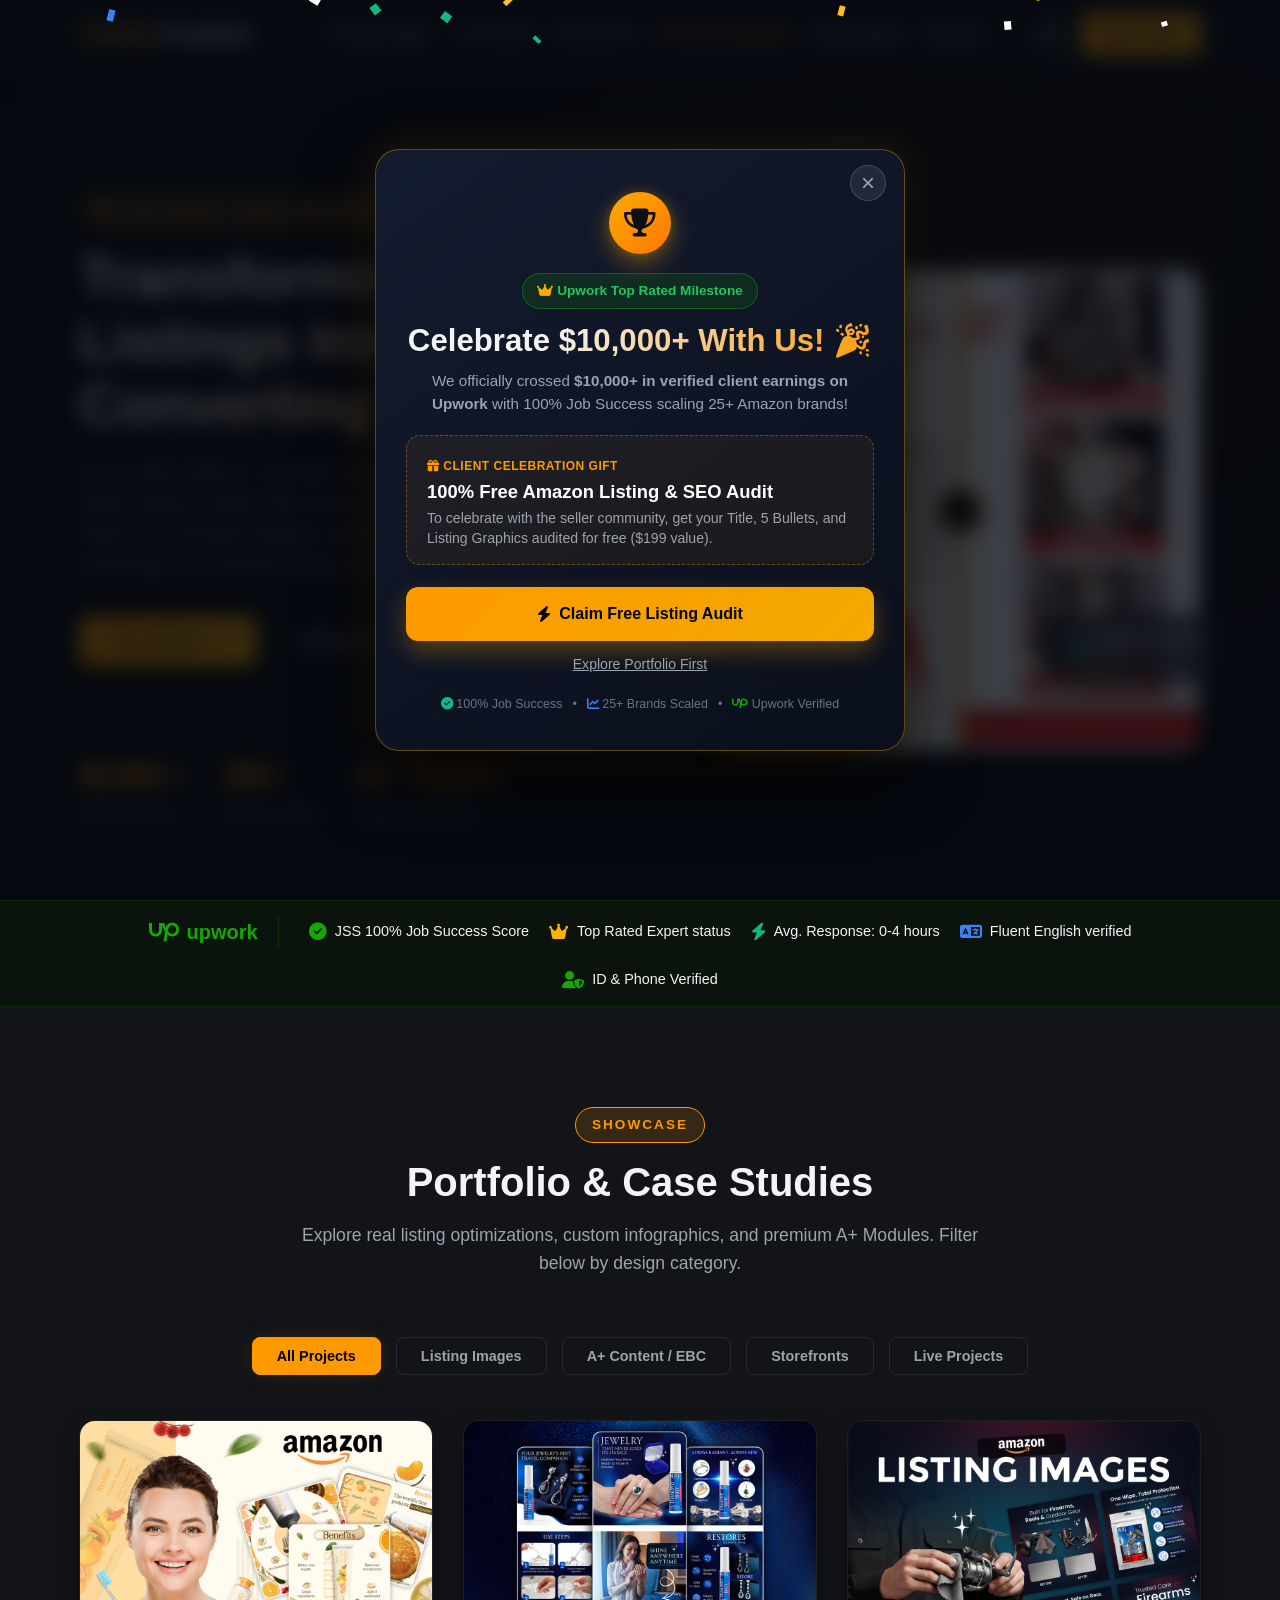
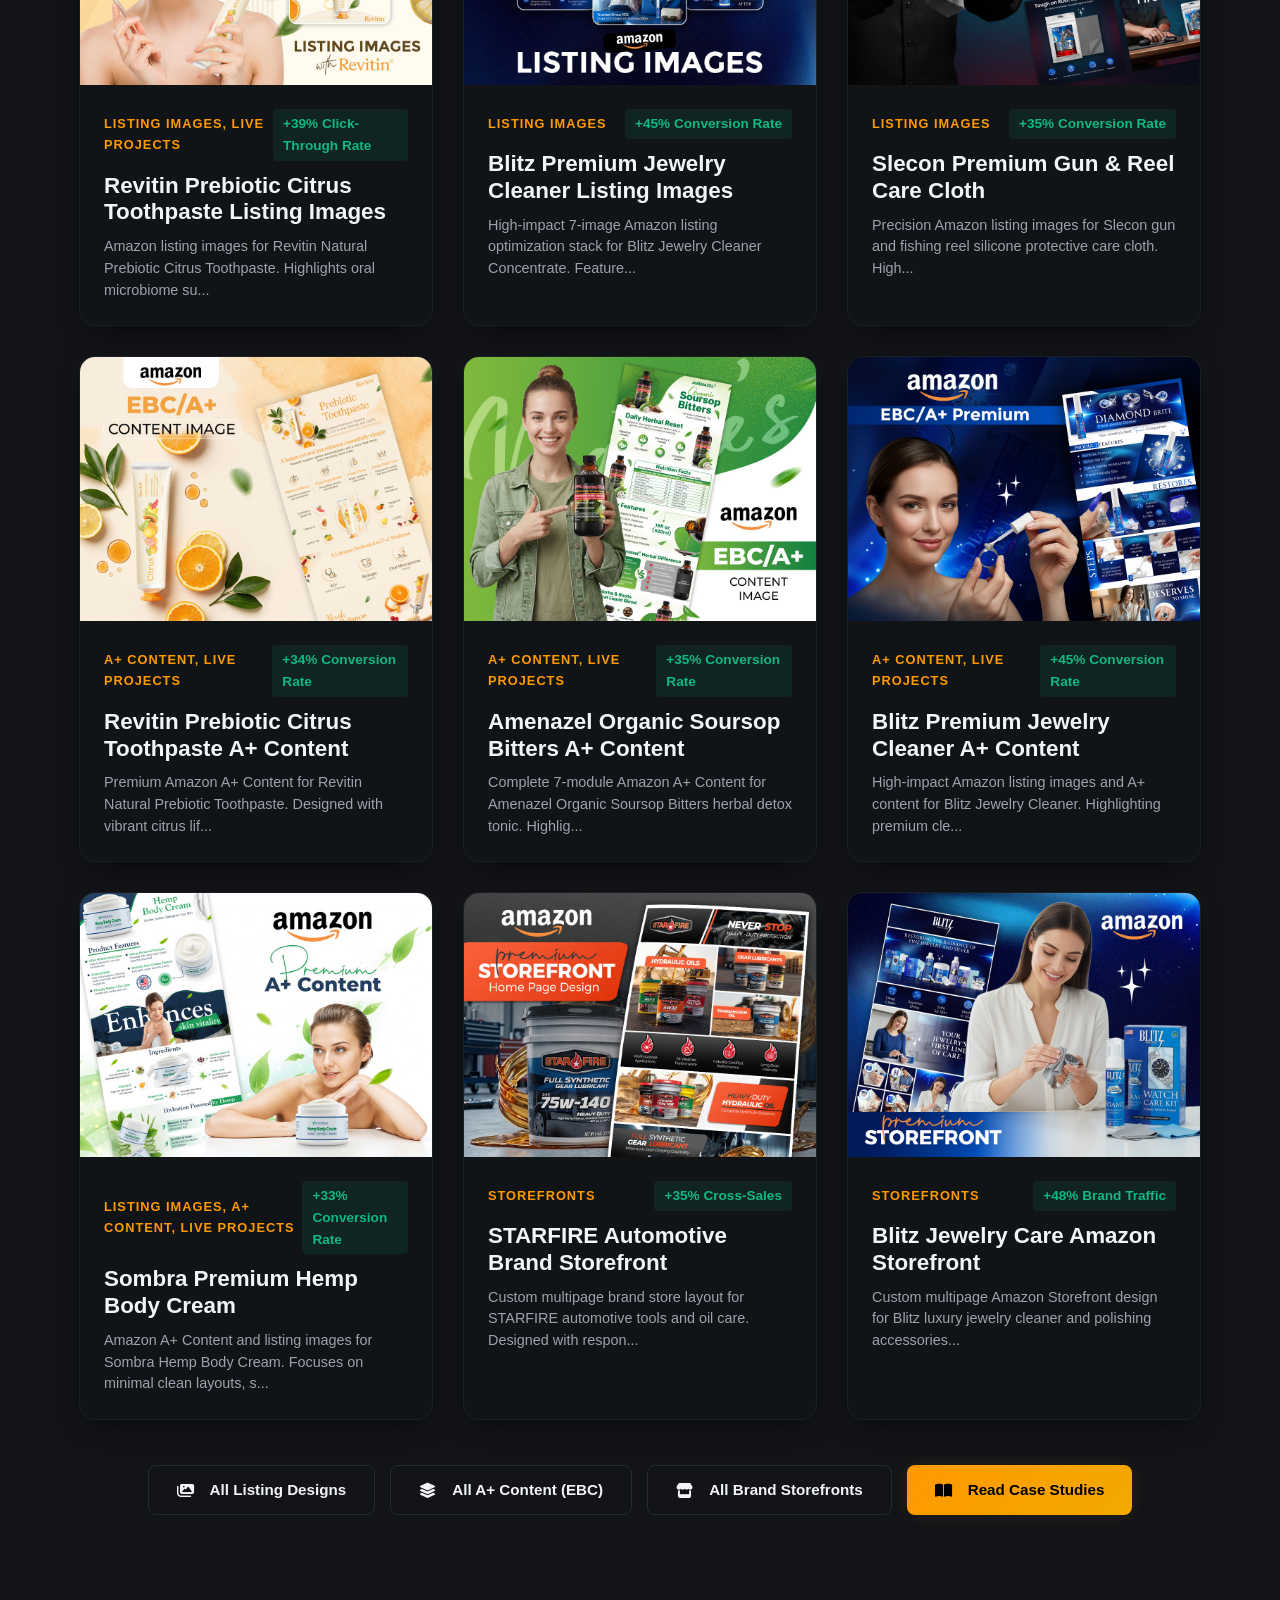
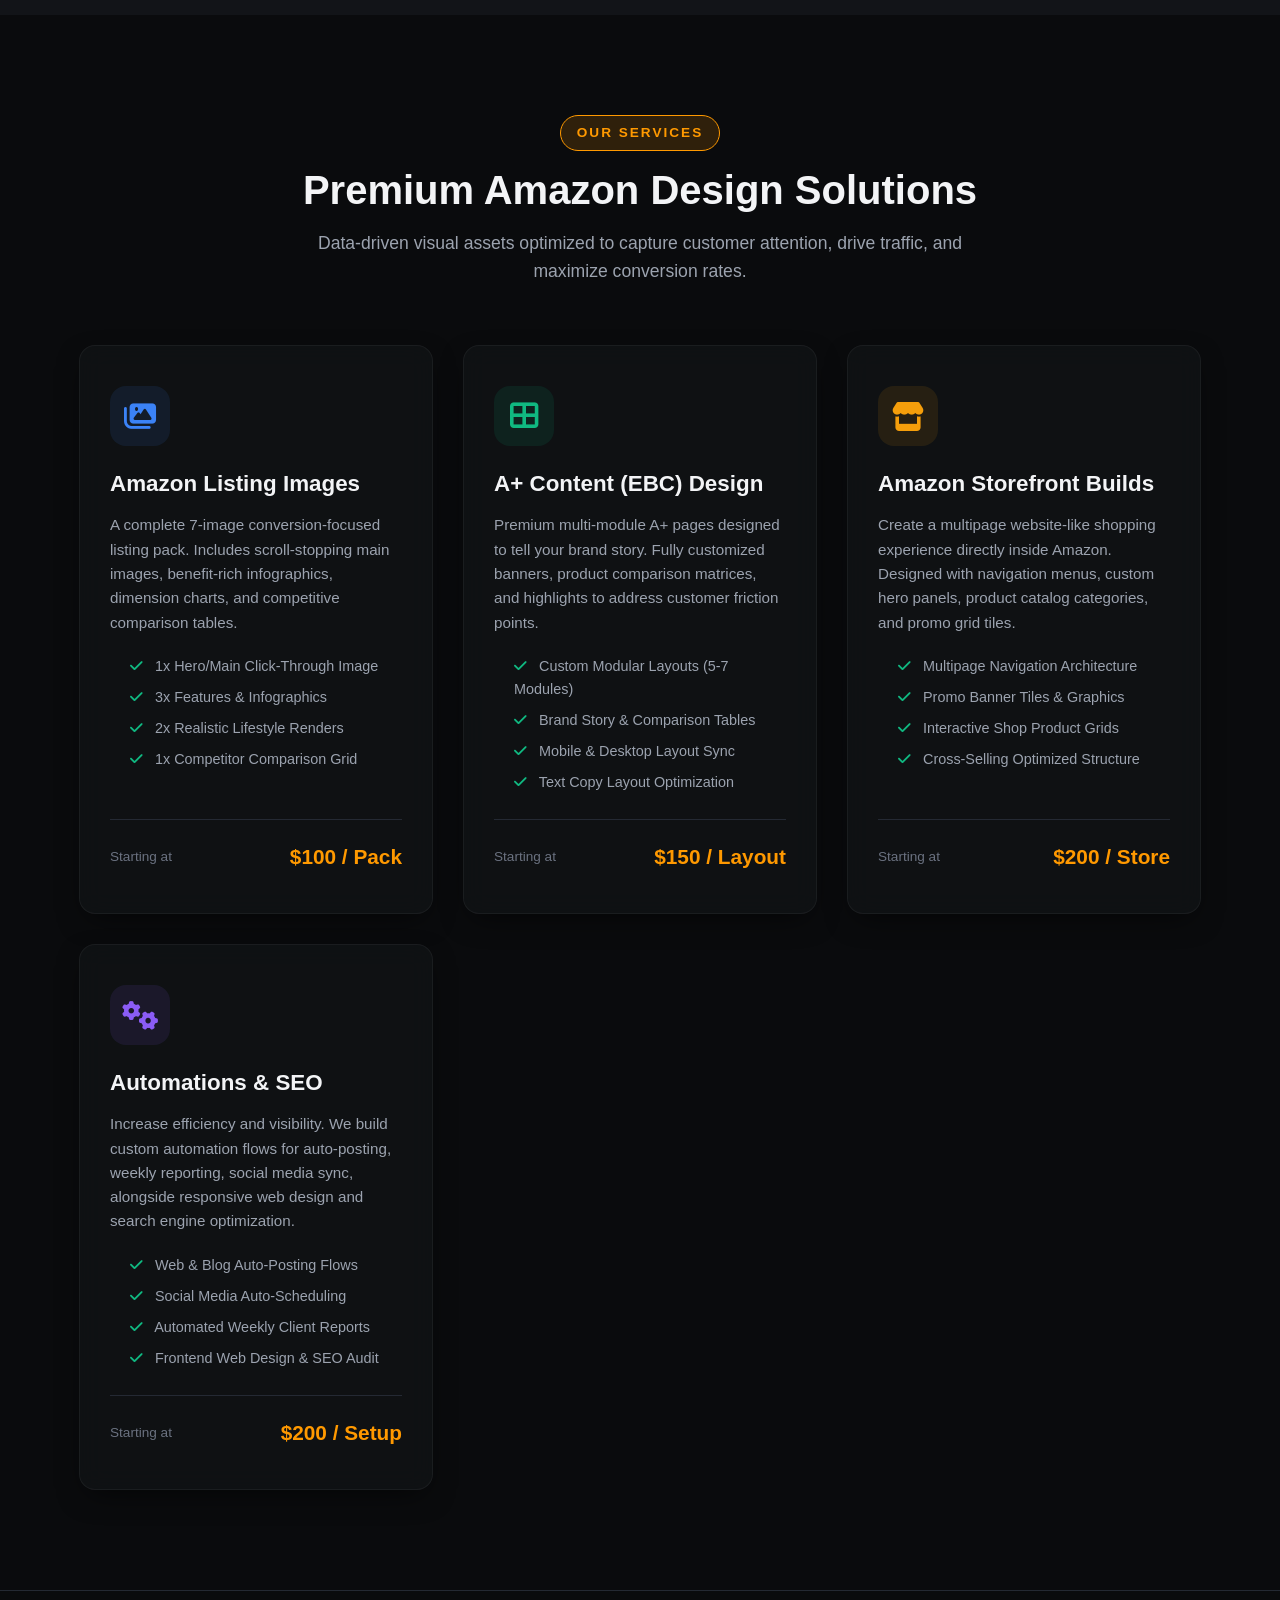
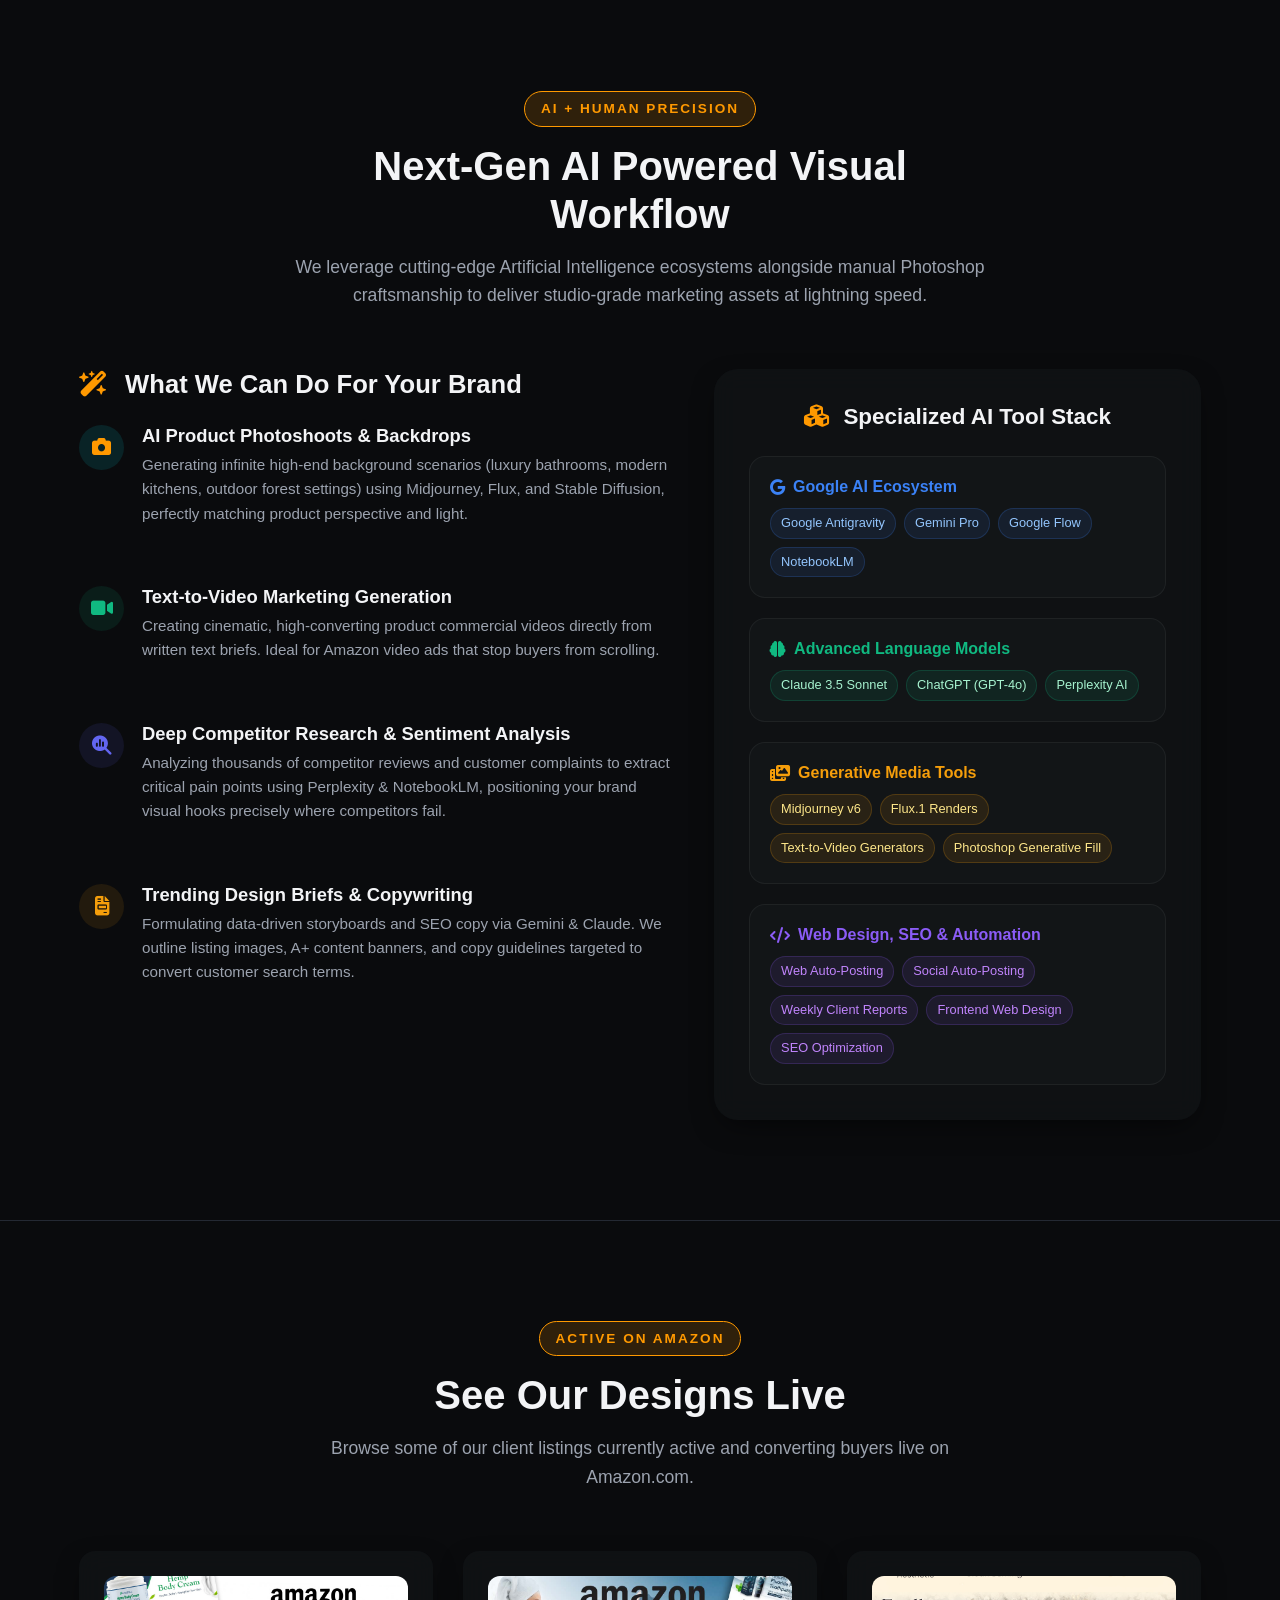
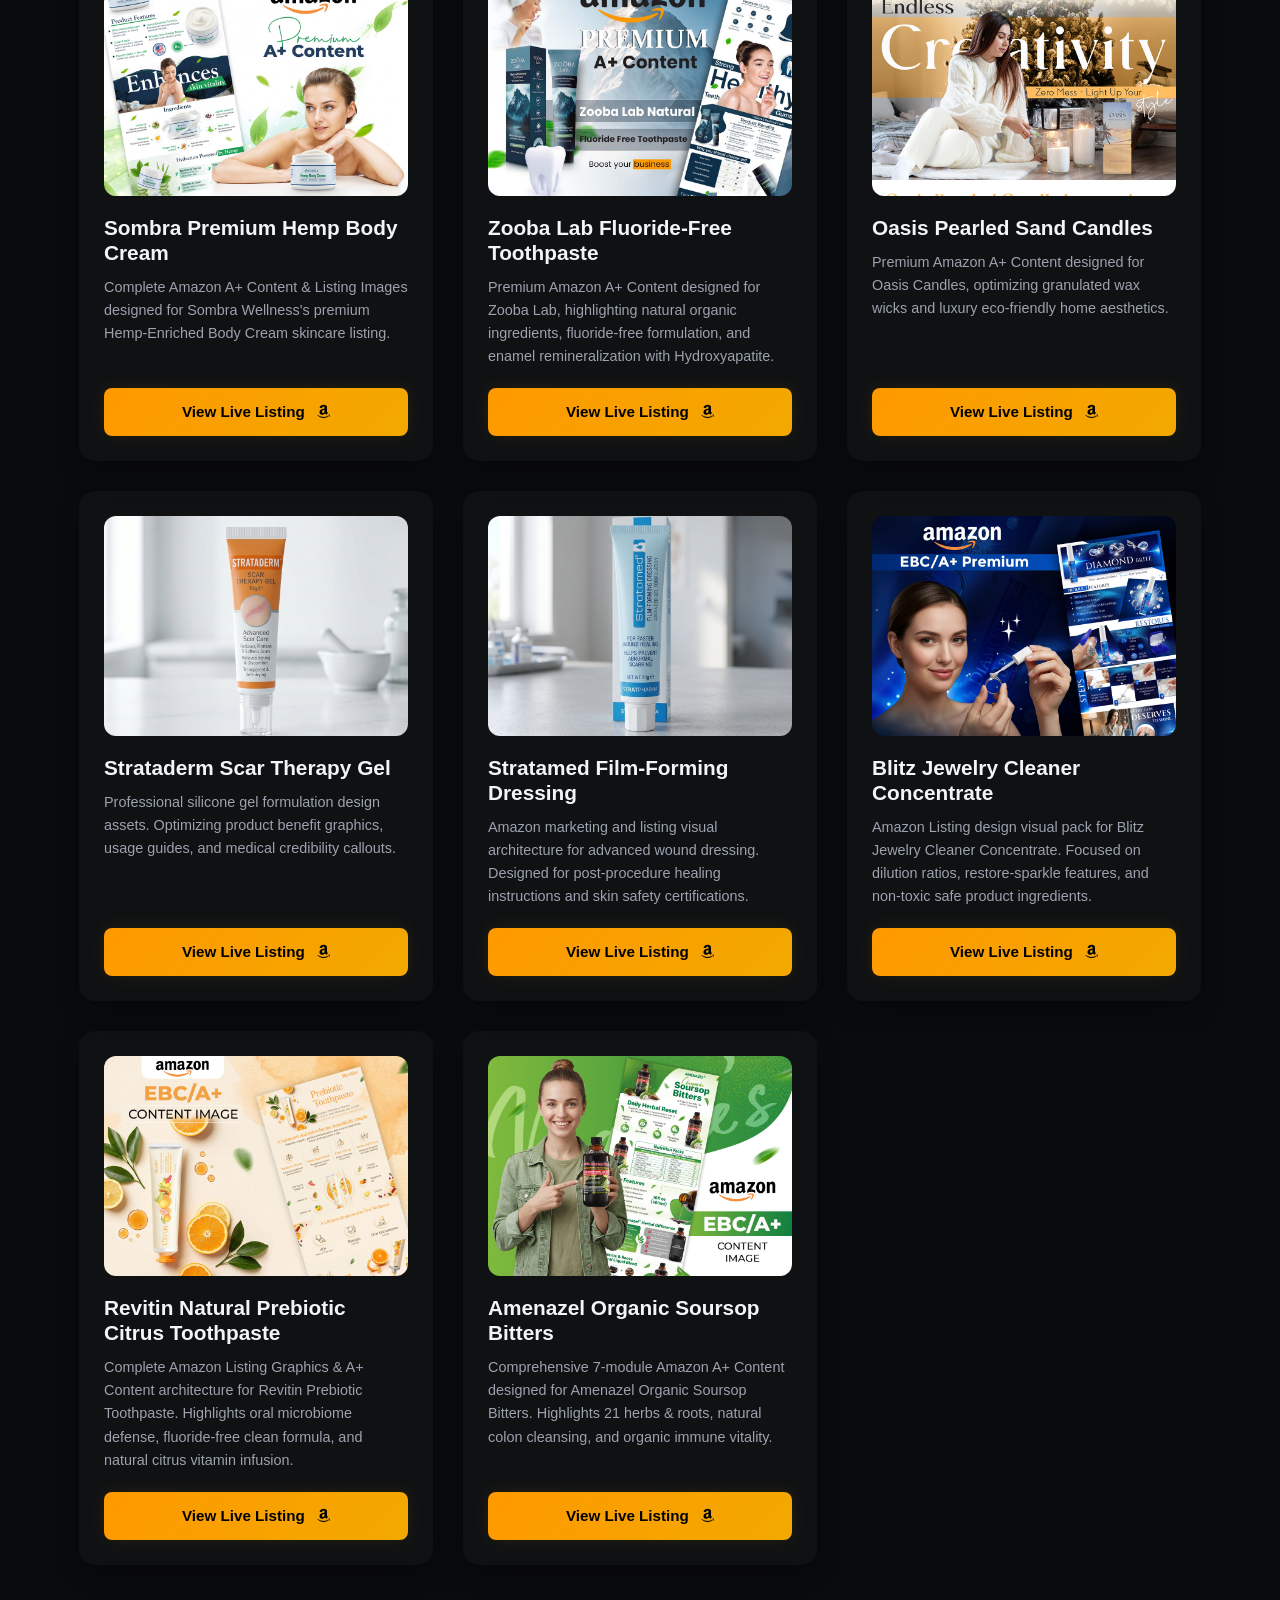
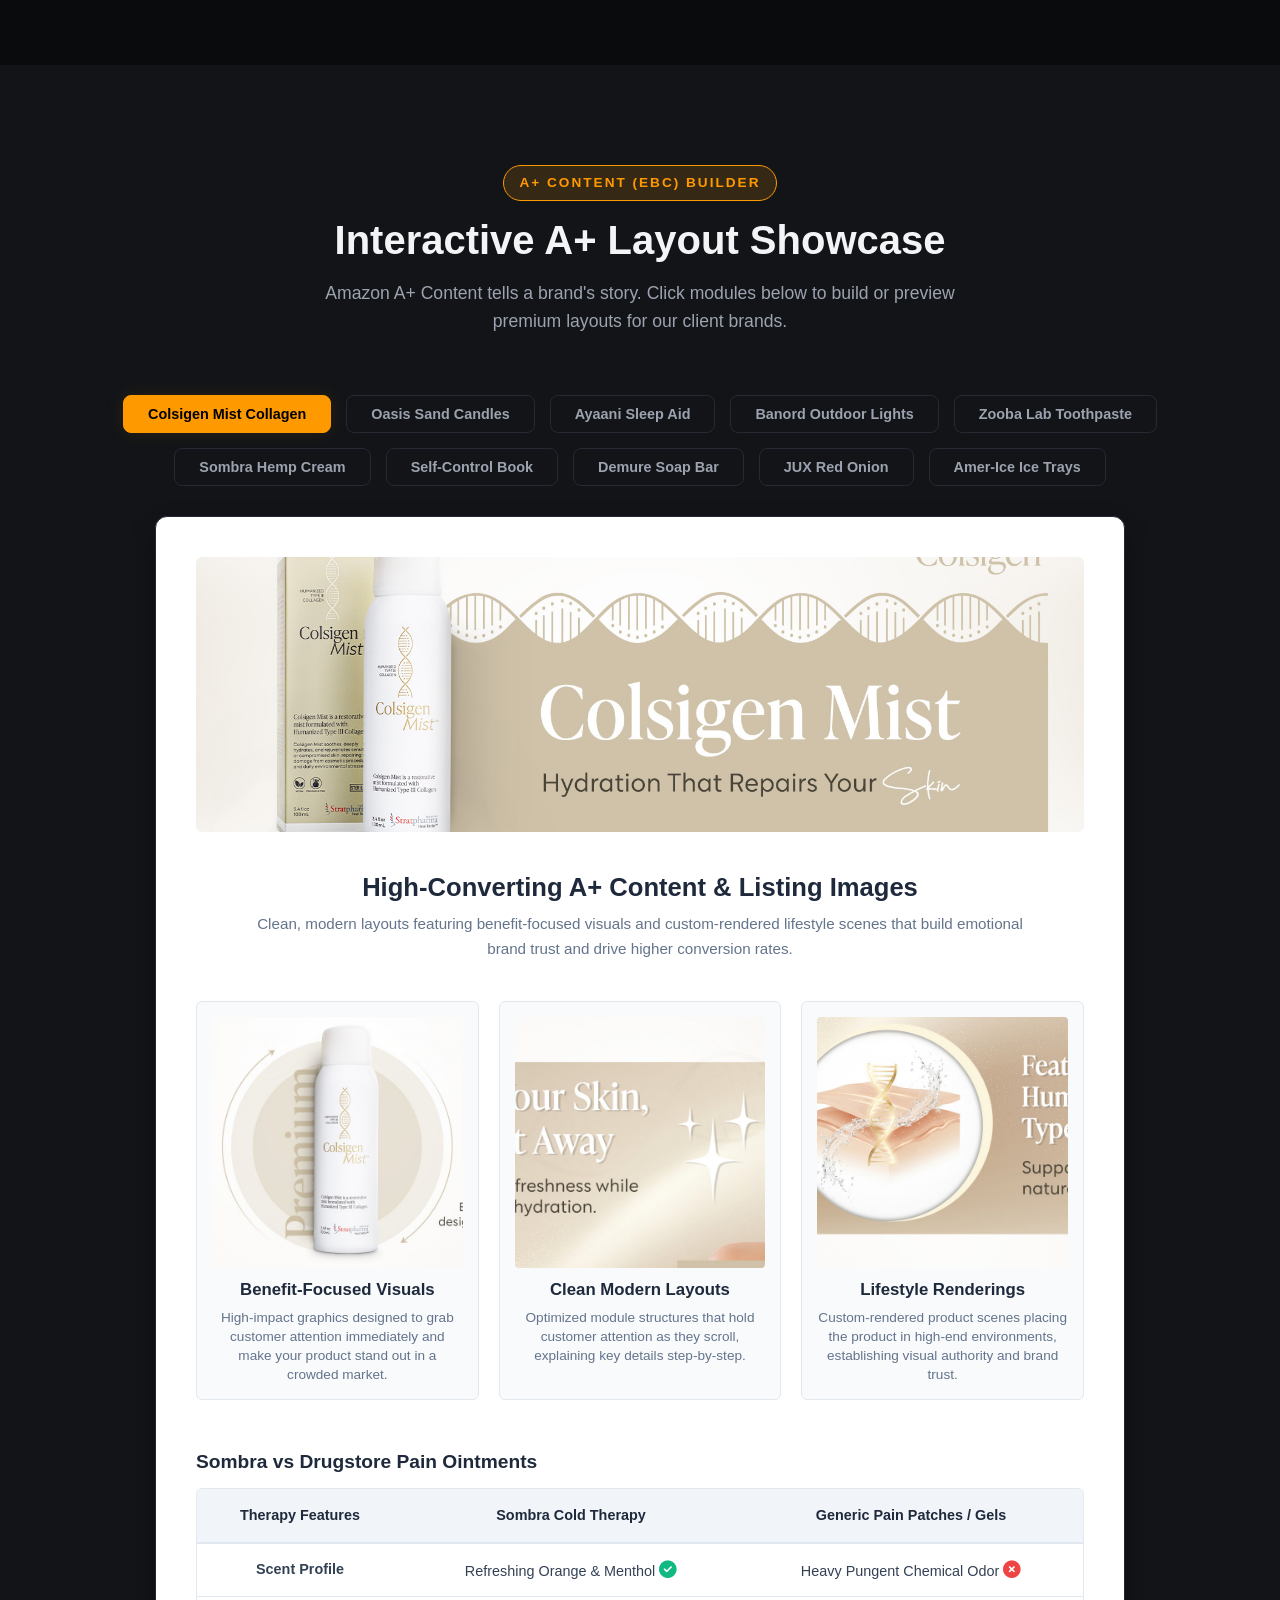
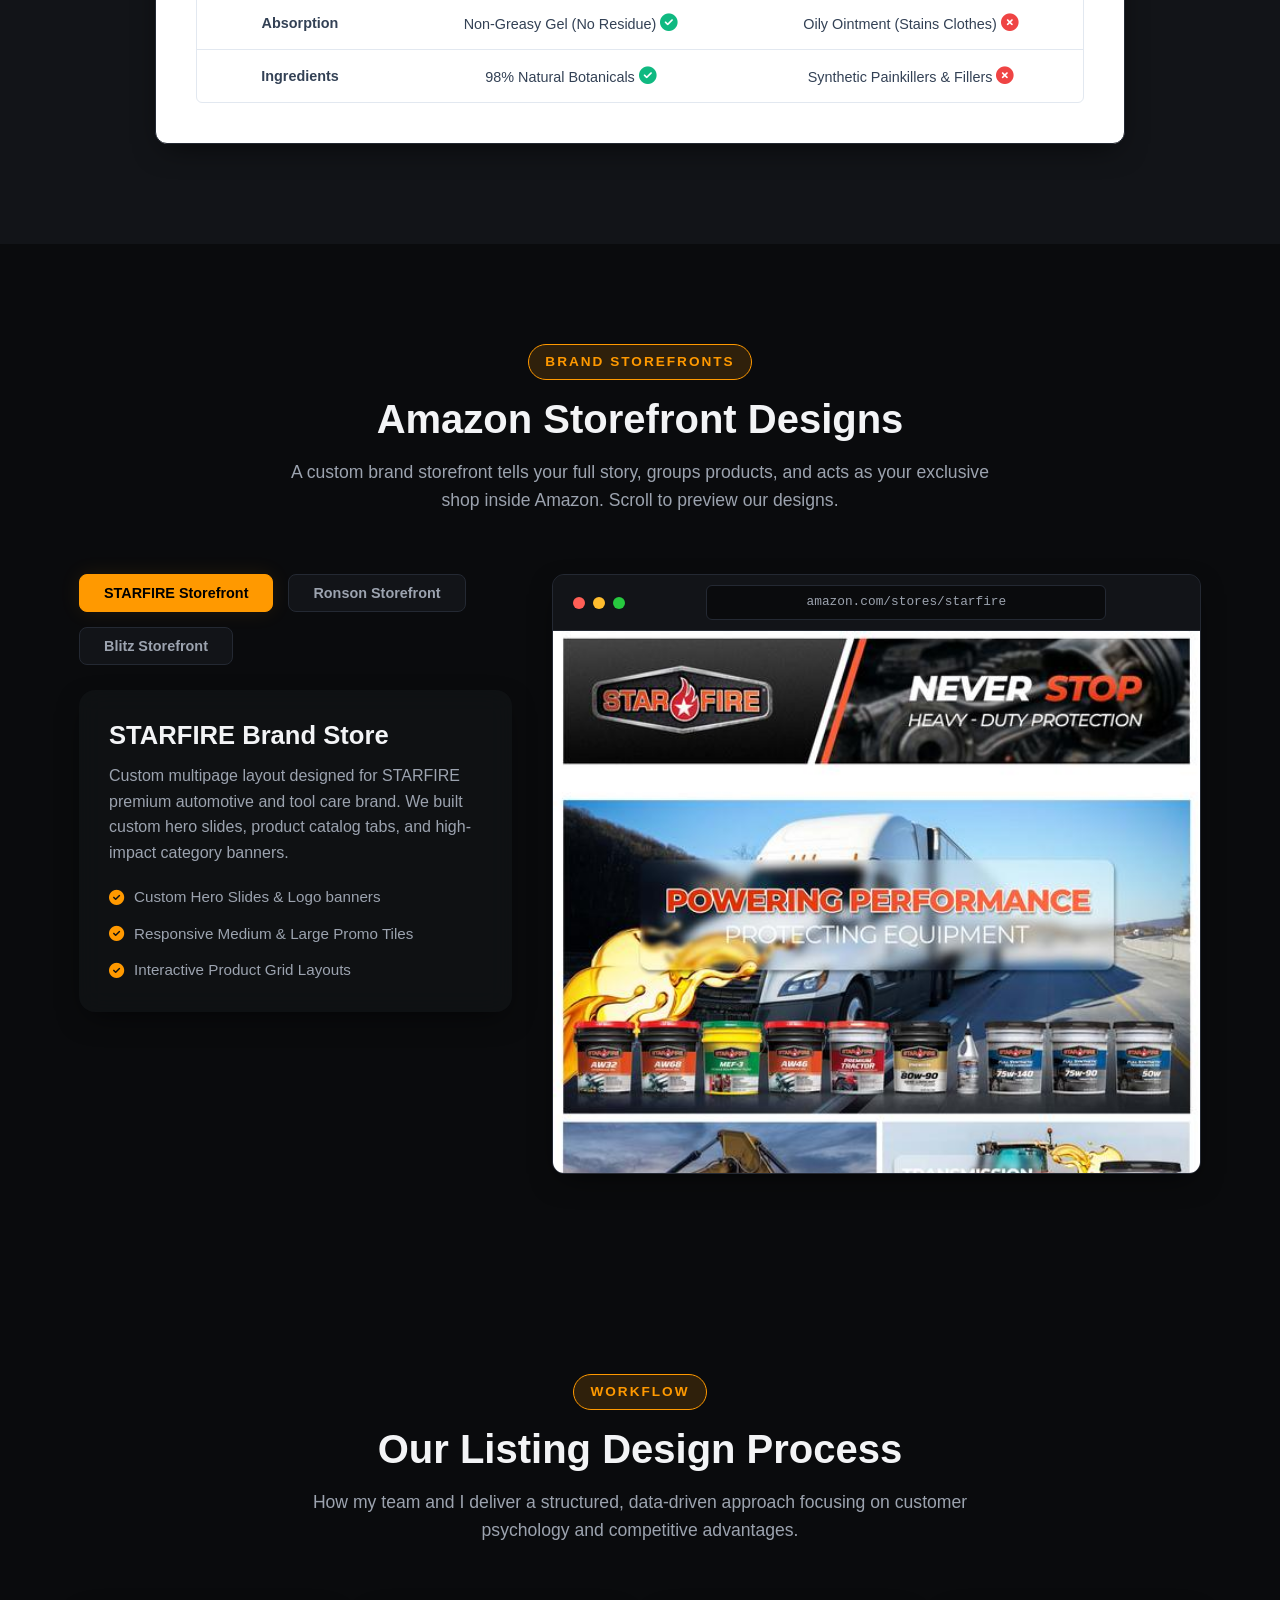
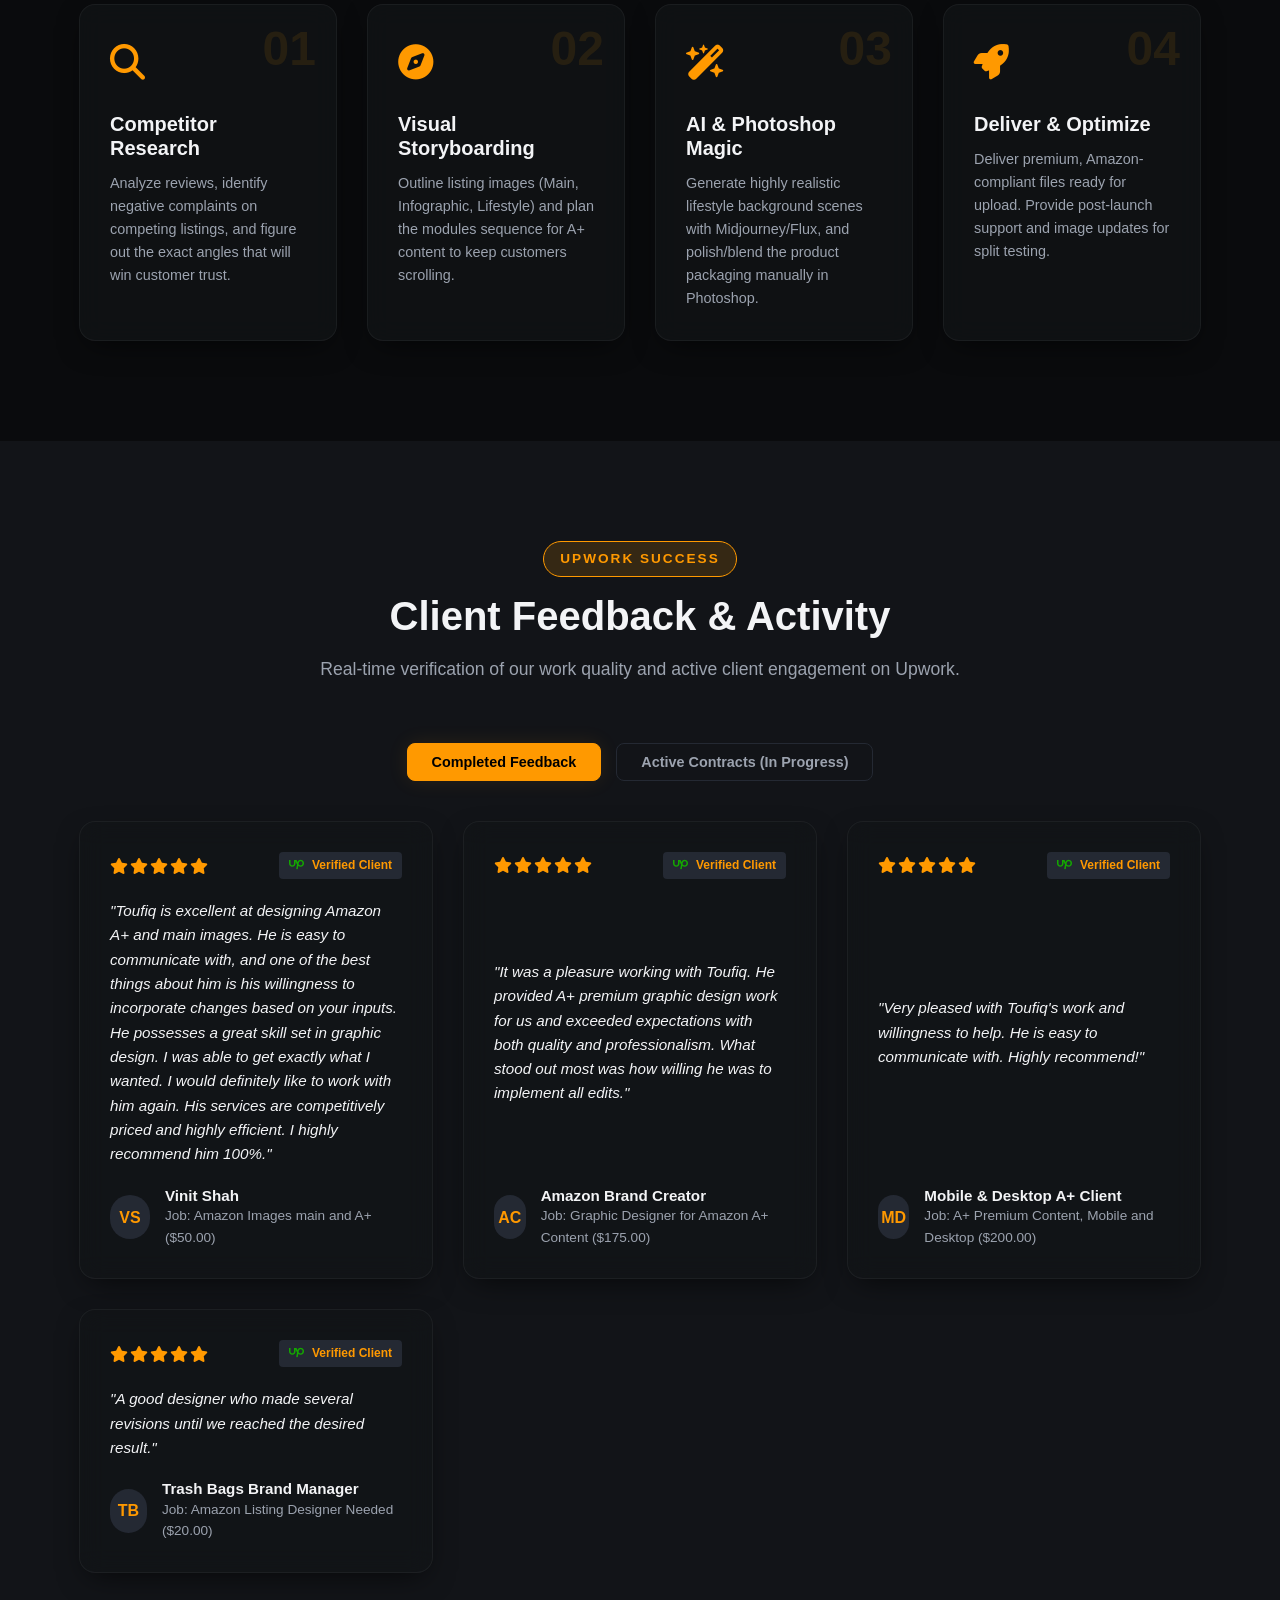
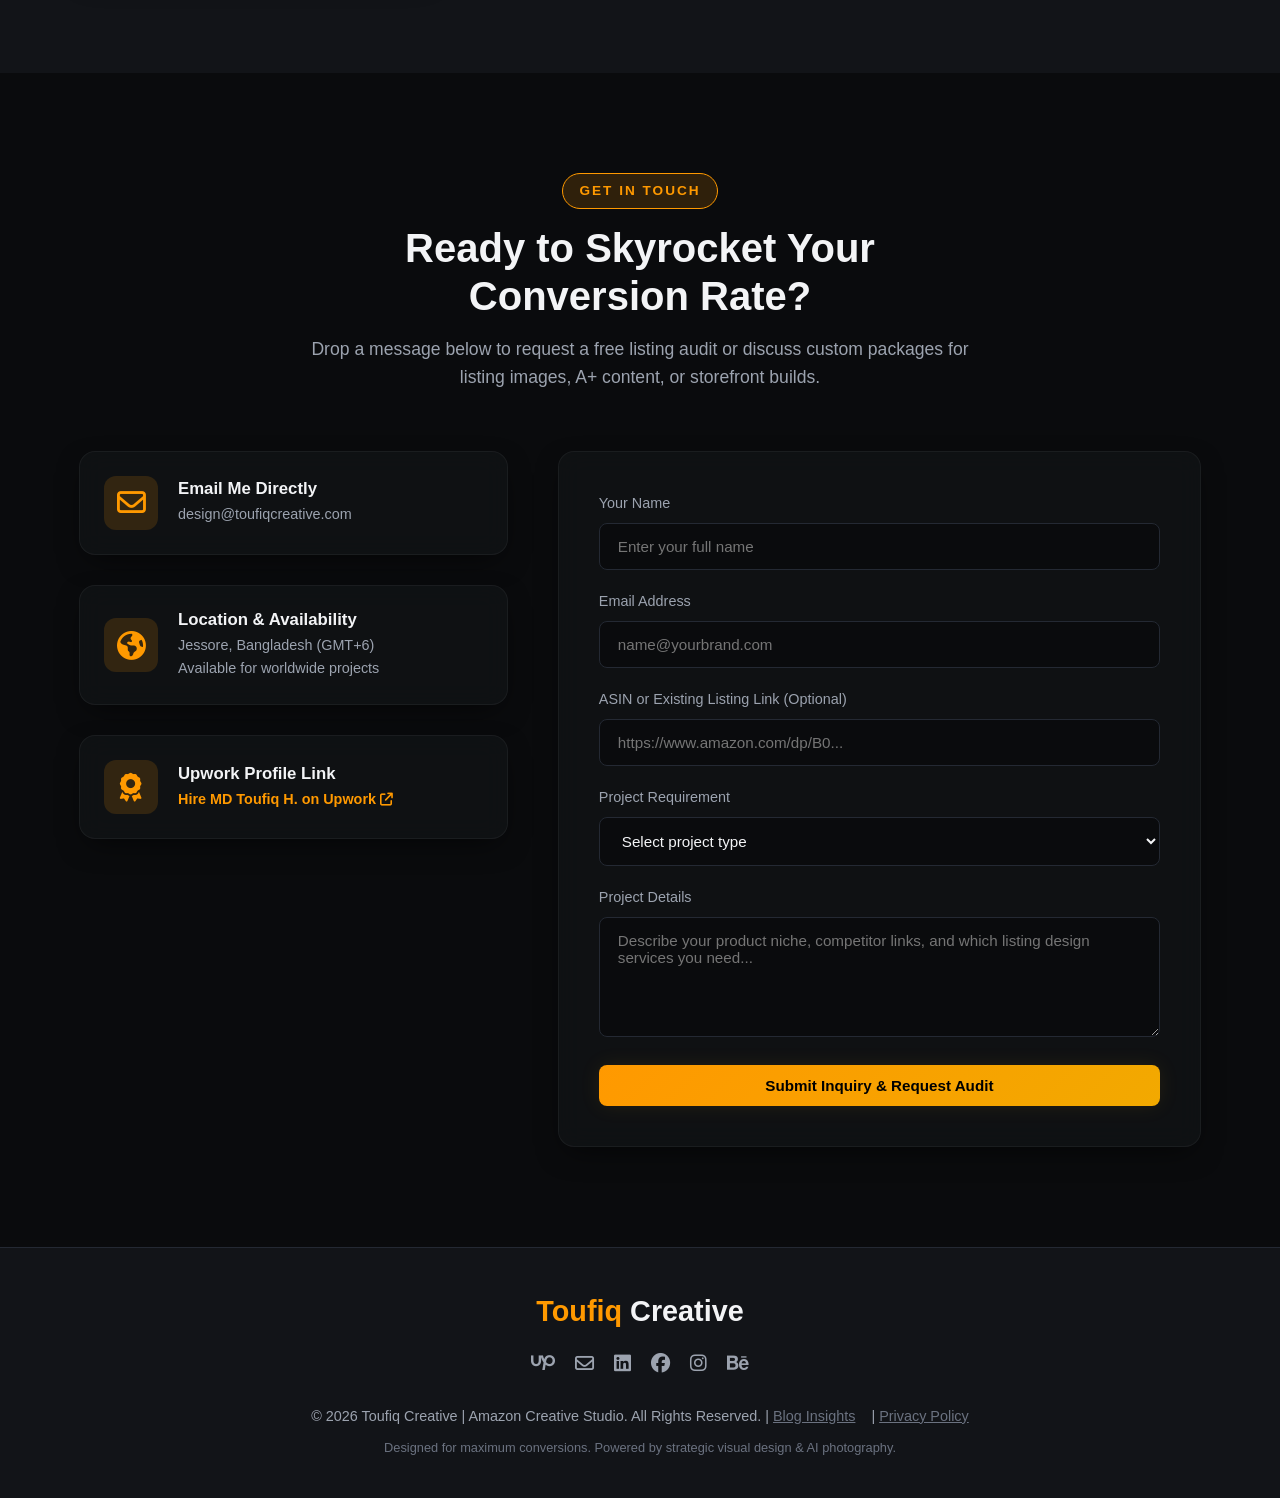
==== commit d39ea6e1: "Add luxury celebration entrance popup with lightweight confetti animation and  free audit offer" ====
--- a/index.html
+++ b/index.html
@@ -14,7 +14,7 @@
     <!-- FontAwesome for Icons -->
     <link rel="stylesheet" href="https://cdnjs.cloudflare.com/ajax/libs/font-awesome/6.6.0/css/all.min.css">
     <!-- Main Stylesheet -->
-    <link rel="stylesheet" href="style.css?v=3.9">
+    <link rel="stylesheet" href="style.css?v=4.0">
     <!-- Canonical & SEO Meta Tags -->
     <link rel="canonical" href="https://toufiqcreative.com/">
     <meta name="keywords" content="Amazon Storefront Design, Amazon Listing Images, Amazon A+ Content, Amazon EBC Design, Amazon Product Photography, Amazon Creative Agency, Toufiq Creative, Amazon FBA Conversion Optimization">
@@ -156,11 +156,11 @@
                     <!-- Before/After Slider Mockup inside Hero -->
                     <div class="slider-showcase" id="hero-slider">
                         <div class="slider-before">
-                            <img src="images/zippo_before.jpg?v=3.9" alt="Amazon Listing Infographics Before Design - Toufiq Creative" id="hero-img-before">
+                            <img src="images/zippo_before.jpg?v=4.0" alt="Amazon Listing Infographics Before Design - Toufiq Creative" id="hero-img-before">
                             <div class="slider-label label-before">Basic Listing (Before)</div>
                         </div>
                         <div class="slider-after" id="hero-slider-after">
-                            <img src="images/zippo_after.jpg?v=3.9" alt="Premium Amazon Listing Design After - Toufiq Creative Conversion Optimization" id="hero-img-after">
+                            <img src="images/zippo_after.jpg?v=4.0" alt="Premium Amazon Listing Design After - Toufiq Creative Conversion Optimization" id="hero-img-after">
                             <div class="slider-label label-after font-weight-bold">Optimized Listing (After)</div>
                         </div>
                         <div class="slider-handle" id="hero-slider-handle">
@@ -1084,7 +1084,53 @@
         </div>
     </footer>
 
+        <!-- Celebration $10K Milestone Modal with Confetti -->
+    <div id="celebration-overlay" class="celebration-overlay" role="dialog" aria-modal="true" aria-labelledby="celebration-modal-title">
+        <canvas id="celebration-confetti-canvas"></canvas>
+        <div class="celebration-card glass-card">
+            <button class="celebration-close" id="celebration-close-btn" aria-label="Close celebration popup">&times;</button>
+            
+            <div class="celebration-icon-wrapper">
+                <div class="celebration-trophy-glow"></div>
+                <div class="celebration-icon">
+                    <i class="fa-solid fa-trophy"></i>
+                </div>
+            </div>
+            
+            <div class="celebration-badge-pill">
+                <i class="fa-solid fa-crown" style="color: #ffaa00; margin-right: 5px;"></i>
+                Upwork Top Rated Milestone
+            </div>
+            
+            <h2 id="celebration-modal-title" class="celebration-title text-gradient">Celebrate $10,000+ With Us! 🎉</h2>
+            <p class="celebration-subtitle">We officially crossed <strong>$10,000+ in verified client earnings on Upwork</strong> with 100% Job Success scaling 25+ Amazon brands!</p>
+            
+            <div class="celebration-gift-box">
+                <div class="gift-badge"><i class="fa-solid fa-gift"></i> Client Celebration Gift</div>
+                <h3>100% Free Amazon Listing & SEO Audit</h3>
+                <p>To celebrate with the seller community, get your Title, 5 Bullets, and Listing Graphics audited for free ($199 value).</p>
+            </div>
+            
+            <div class="celebration-actions">
+                <a href="https://agent.toufiqcreative.com" target="_blank" class="btn btn-primary celebration-btn-claim">
+                    <i class="fa-solid fa-bolt"></i> Claim Free Listing Audit
+                </a>
+                <button class="celebration-btn-dismiss" id="celebration-dismiss-btn">
+                    Explore Portfolio First
+                </button>
+            </div>
+            
+            <div class="celebration-footer-proof">
+                <span><i class="fa-solid fa-circle-check" style="color: #10b981;"></i> 100% Job Success</span>
+                <span>•</span>
+                <span><i class="fa-solid fa-chart-line" style="color: #3b82f6;"></i> 25+ Brands Scaled</span>
+                <span>•</span>
+                <span><i class="fa-brands fa-upwork" style="color: #14a800;"></i> Upwork Verified</span>
+            </div>
+        </div>
+    </div>
+
     <!-- Main Controller JavaScript -->
-    <script src="app.js?v=3.9"></script>
+    <script src="app.js?v=4.0"></script>
 </body>
 </html>
--- a/style.css
+++ b/style.css
@@ -1794,3 +1794,245 @@
         flex-shrink: 0 !important;
     }
 }
+
+
+/* ==========================================
+   Celebration $10K Milestone Popup & Confetti
+   ========================================== */
+.celebration-overlay {
+    position: fixed;
+    top: 0;
+    left: 0;
+    width: 100%;
+    height: 100%;
+    background: rgba(5, 8, 16, 0.78);
+    backdrop-filter: blur(10px);
+    -webkit-backdrop-filter: blur(10px);
+    z-index: 99999;
+    display: flex;
+    align-items: center;
+    justify-content: center;
+    padding: 20px;
+    opacity: 0;
+    visibility: hidden;
+    transition: opacity 0.4s ease, visibility 0.4s ease;
+}
+
+.celebration-overlay.active {
+    opacity: 1;
+    visibility: visible;
+}
+
+#celebration-confetti-canvas {
+    position: absolute;
+    top: 0;
+    left: 0;
+    width: 100%;
+    height: 100%;
+    pointer-events: none;
+    z-index: 1;
+}
+
+.celebration-card {
+    position: relative;
+    z-index: 2;
+    background: linear-gradient(145deg, rgba(20, 28, 48, 0.96), rgba(10, 15, 28, 0.98));
+    border: 1px solid rgba(255, 170, 0, 0.35);
+    box-shadow: 0 25px 70px rgba(0, 0, 0, 0.85), 0 0 45px rgba(255, 170, 0, 0.15);
+    border-radius: 24px;
+    max-width: 530px;
+    width: 100%;
+    padding: 35px 30px;
+    text-align: center;
+    transform: scale(0.85) translateY(20px);
+    transition: transform 0.5s cubic-bezier(0.16, 1, 0.3, 1);
+}
+
+.celebration-overlay.active .celebration-card {
+    transform: scale(1) translateY(0);
+}
+
+.celebration-close {
+    position: absolute;
+    top: 15px;
+    right: 18px;
+    background: rgba(255, 255, 255, 0.08);
+    border: 1px solid rgba(255, 255, 255, 0.15);
+    color: var(--text-secondary);
+    font-size: 1.5rem;
+    line-height: 1;
+    width: 36px;
+    height: 36px;
+    border-radius: 50%;
+    display: flex;
+    align-items: center;
+    justify-content: center;
+    cursor: pointer;
+    transition: all 0.2s ease;
+}
+
+.celebration-close:hover {
+    background: rgba(255, 100, 100, 0.2);
+    color: #ff6b6b;
+    transform: rotate(90deg);
+}
+
+.celebration-icon-wrapper {
+    position: relative;
+    width: 76px;
+    height: 76px;
+    margin: 0 auto 12px auto;
+    display: flex;
+    align-items: center;
+    justify-content: center;
+}
+
+.celebration-trophy-glow {
+    position: absolute;
+    width: 100%;
+    height: 100%;
+    border-radius: 50%;
+    background: radial-gradient(circle, rgba(255, 170, 0, 0.4) 0%, rgba(255, 170, 0, 0) 70%);
+    animation: trophyPulse 2.5s infinite alternate ease-in-out;
+}
+
+.celebration-icon {
+    position: relative;
+    width: 62px;
+    height: 62px;
+    background: linear-gradient(135deg, #ffaa00, #ff7700);
+    border-radius: 50%;
+    display: flex;
+    align-items: center;
+    justify-content: center;
+    font-size: 1.75rem;
+    color: #0b0f19;
+    box-shadow: 0 8px 25px rgba(255, 170, 0, 0.4);
+}
+
+@keyframes trophyPulse {
+    0% { transform: scale(0.9); opacity: 0.6; }
+    100% { transform: scale(1.3); opacity: 1; }
+}
+
+.celebration-badge-pill {
+    display: inline-flex;
+    align-items: center;
+    padding: 6px 14px;
+    border-radius: 20px;
+    background: rgba(20, 168, 0, 0.15);
+    border: 1px solid rgba(20, 168, 0, 0.4);
+    color: #22c55e;
+    font-size: 0.85rem;
+    font-weight: 700;
+    margin-bottom: 12px;
+}
+
+.celebration-title {
+    font-size: 1.95rem;
+    font-weight: 800;
+    line-height: 1.25;
+    margin-bottom: 10px;
+}
+
+.celebration-subtitle {
+    font-size: 0.95rem;
+    color: var(--text-secondary);
+    line-height: 1.5;
+    margin-bottom: 20px;
+}
+
+.celebration-gift-box {
+    background: rgba(255, 170, 0, 0.06);
+    border: 1px dashed rgba(255, 170, 0, 0.35);
+    border-radius: 14px;
+    padding: 16px 20px;
+    margin-bottom: 22px;
+    text-align: left;
+}
+
+.celebration-gift-box .gift-badge {
+    display: inline-block;
+    font-size: 0.75rem;
+    font-weight: 700;
+    text-transform: uppercase;
+    color: var(--accent);
+    letter-spacing: 0.5px;
+    margin-bottom: 4px;
+}
+
+.celebration-gift-box h3 {
+    font-size: 1.15rem;
+    font-weight: 700;
+    margin-bottom: 5px;
+    color: #fff;
+}
+
+.celebration-gift-box p {
+    font-size: 0.88rem;
+    color: var(--text-secondary);
+    line-height: 1.45;
+    margin: 0;
+}
+
+.celebration-actions {
+    display: flex;
+    flex-direction: column;
+    gap: 10px;
+    margin-bottom: 18px;
+}
+
+.celebration-btn-claim {
+    width: 100%;
+    padding: 14px 20px;
+    font-size: 1rem;
+    font-weight: 700;
+    display: flex;
+    align-items: center;
+    justify-content: center;
+    gap: 8px;
+    border-radius: 12px;
+    box-shadow: 0 10px 25px rgba(255, 170, 0, 0.3);
+    text-decoration: none;
+}
+
+.celebration-btn-dismiss {
+    background: transparent;
+    border: none;
+    color: var(--text-secondary);
+    font-size: 0.88rem;
+    cursor: pointer;
+    text-decoration: underline;
+    transition: color 0.2s;
+    padding: 5px;
+}
+
+.celebration-btn-dismiss:hover {
+    color: var(--text-primary);
+}
+
+.celebration-footer-proof {
+    display: flex;
+    align-items: center;
+    justify-content: center;
+    gap: 10px;
+    font-size: 0.78rem;
+    color: var(--text-muted);
+}
+
+@media (max-width: 576px) {
+    .celebration-card {
+        padding: 28px 18px;
+    }
+    .celebration-title {
+        font-size: 1.55rem;
+    }
+    .celebration-footer-proof {
+        flex-direction: column;
+        gap: 4px;
+    }
+    .celebration-footer-proof span:nth-child(2),
+    .celebration-footer-proof span:nth-child(4) {
+        display: none;
+    }
+}
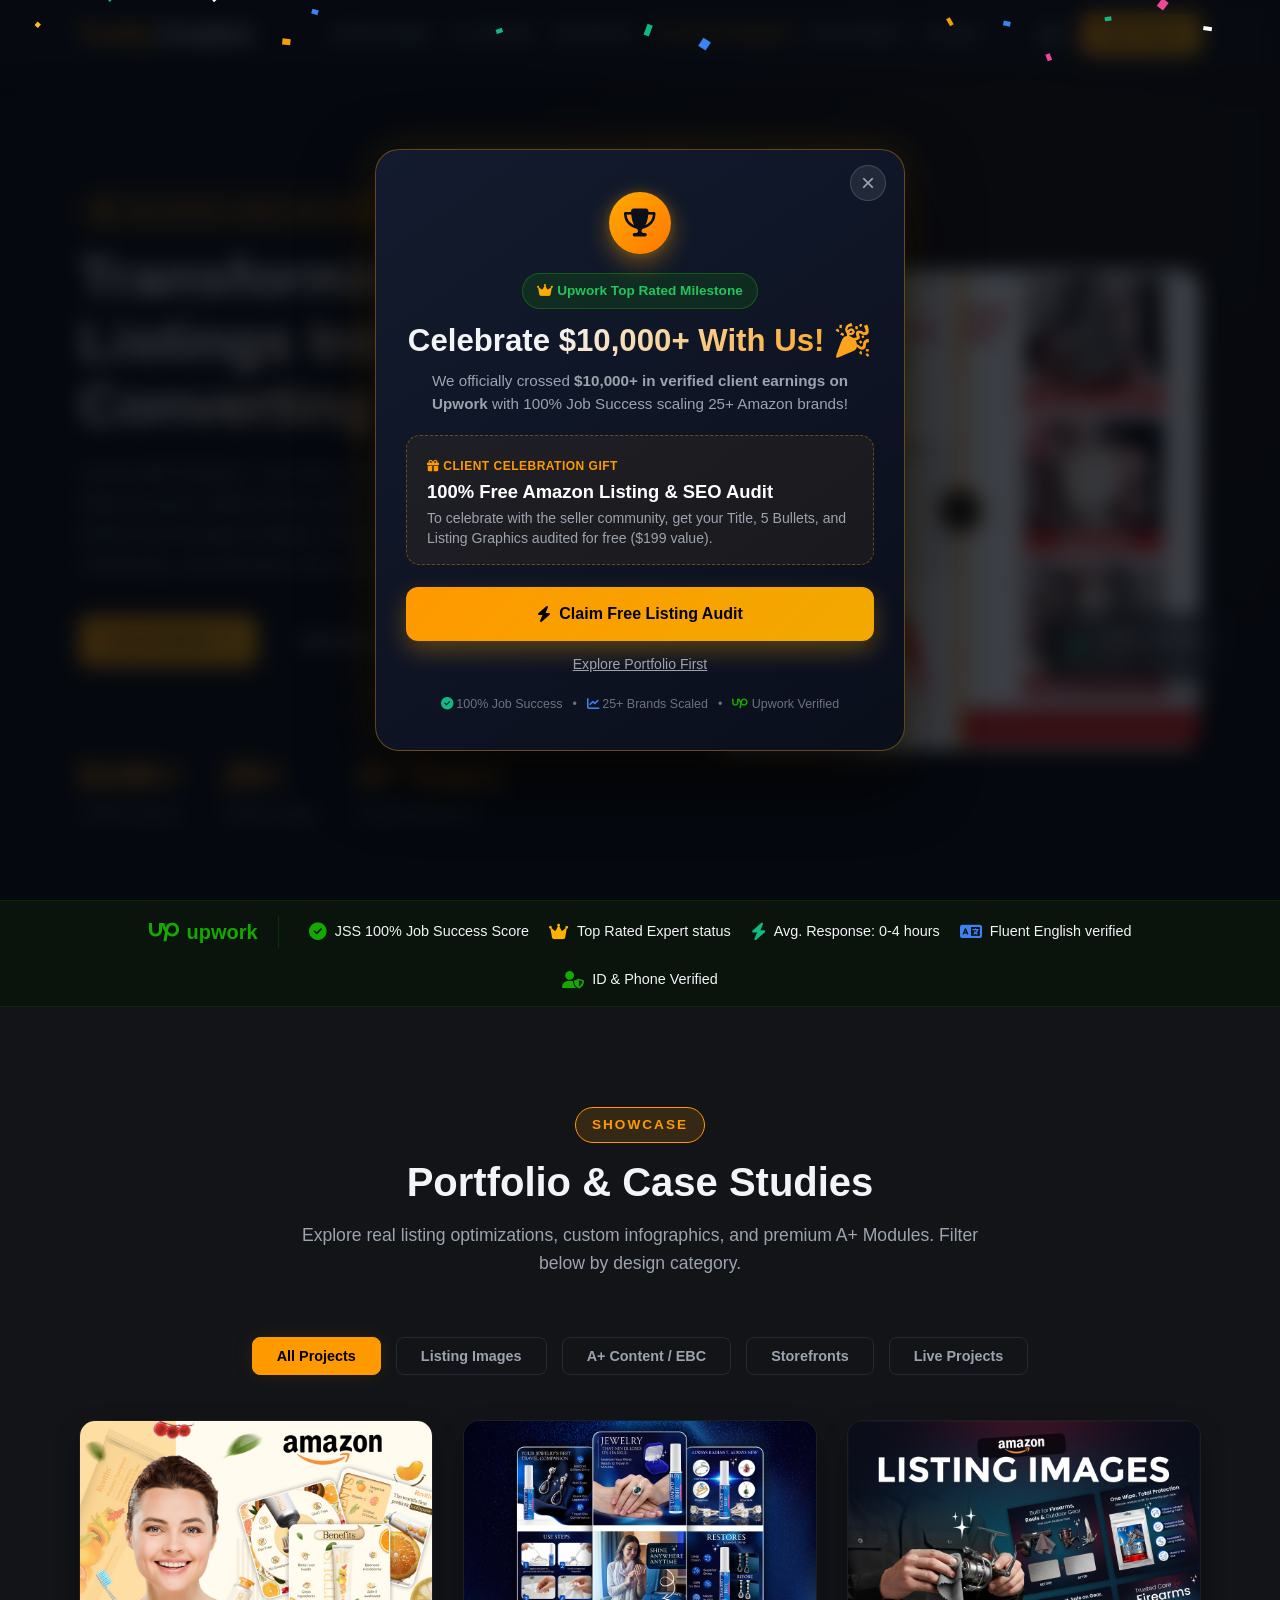
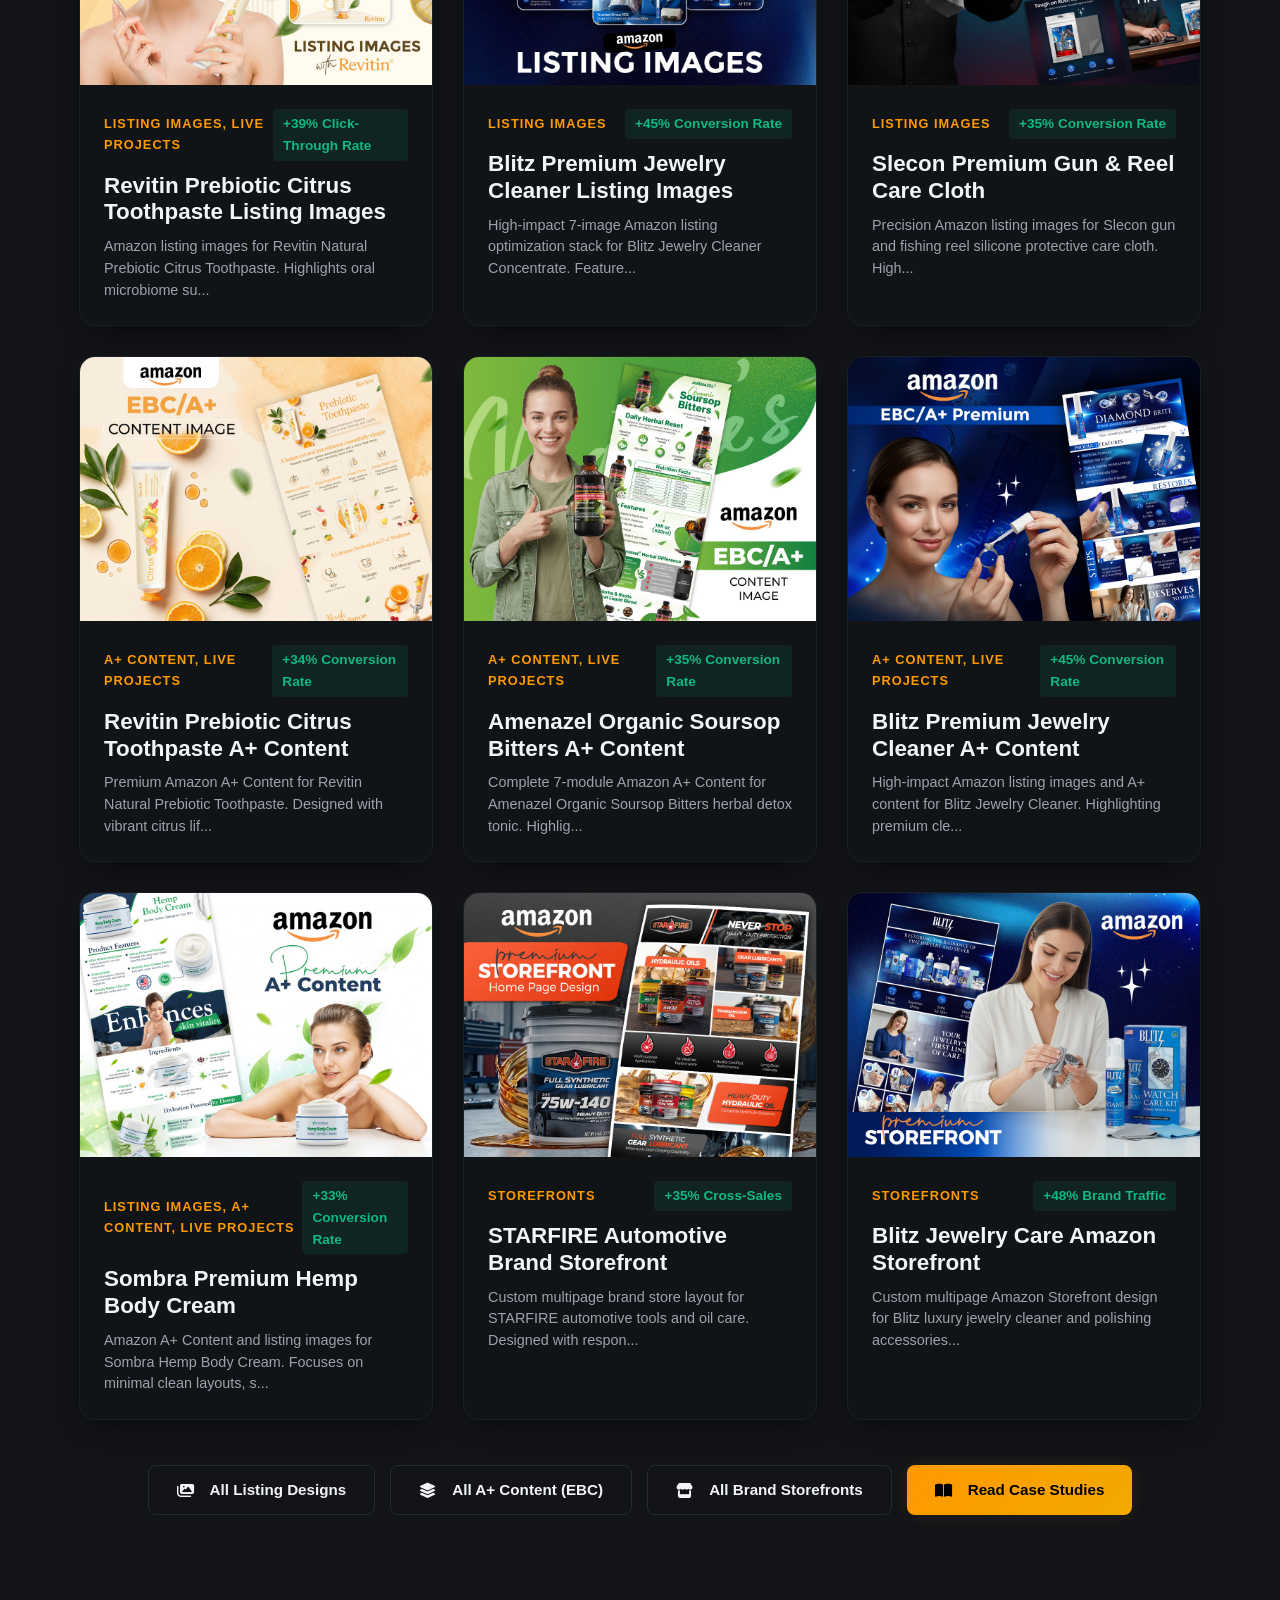
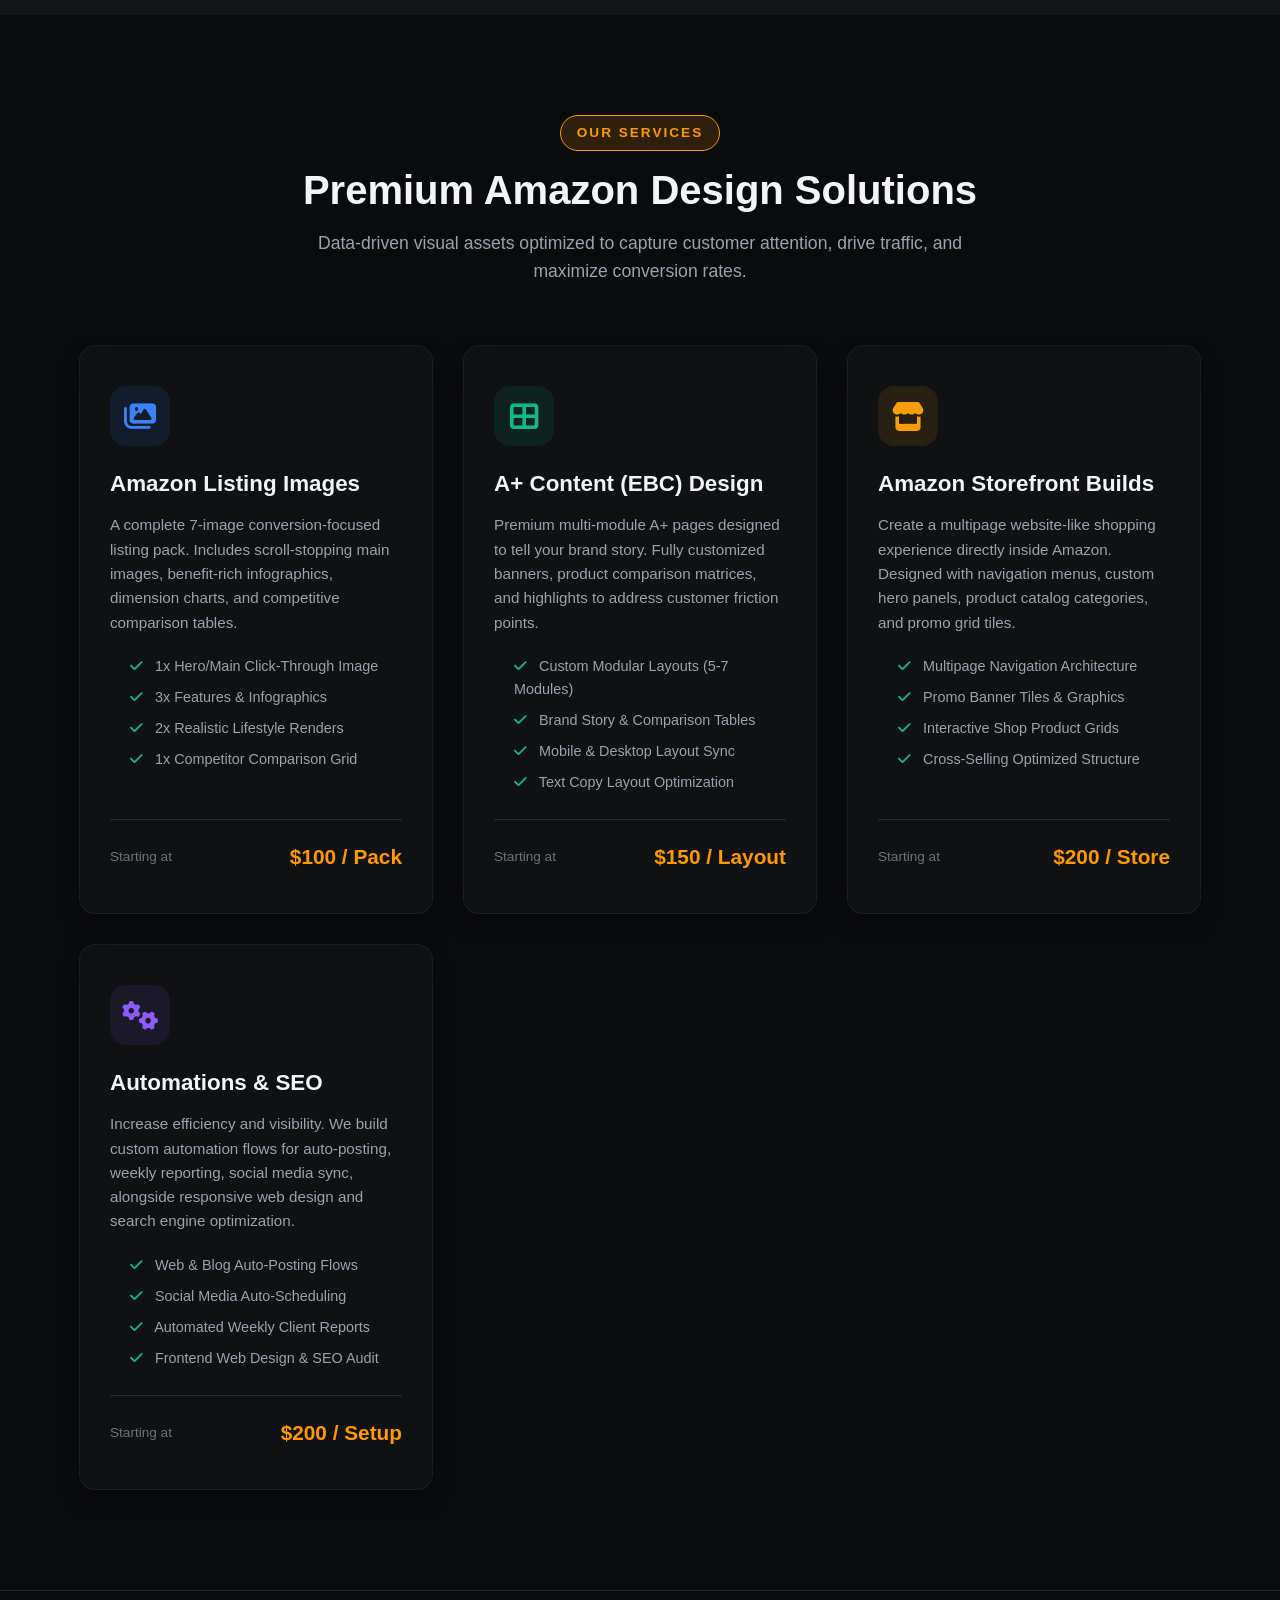
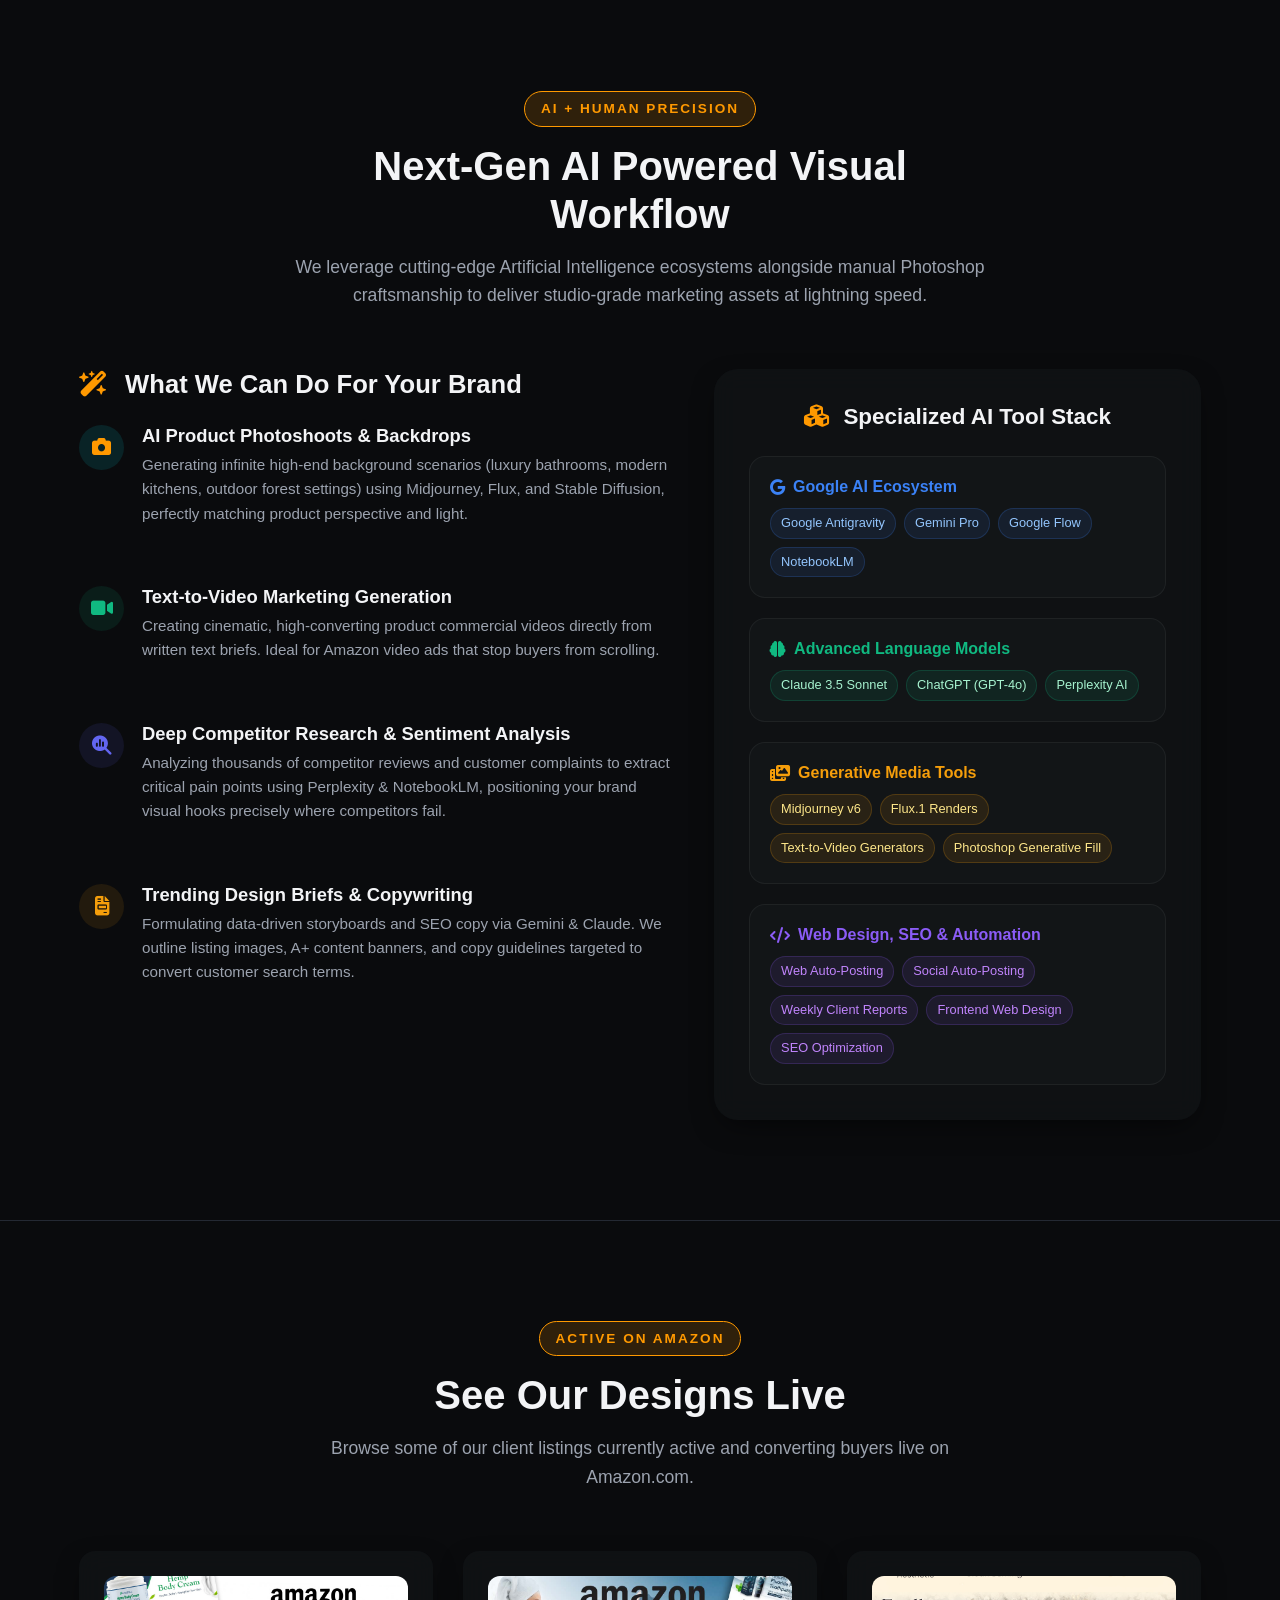
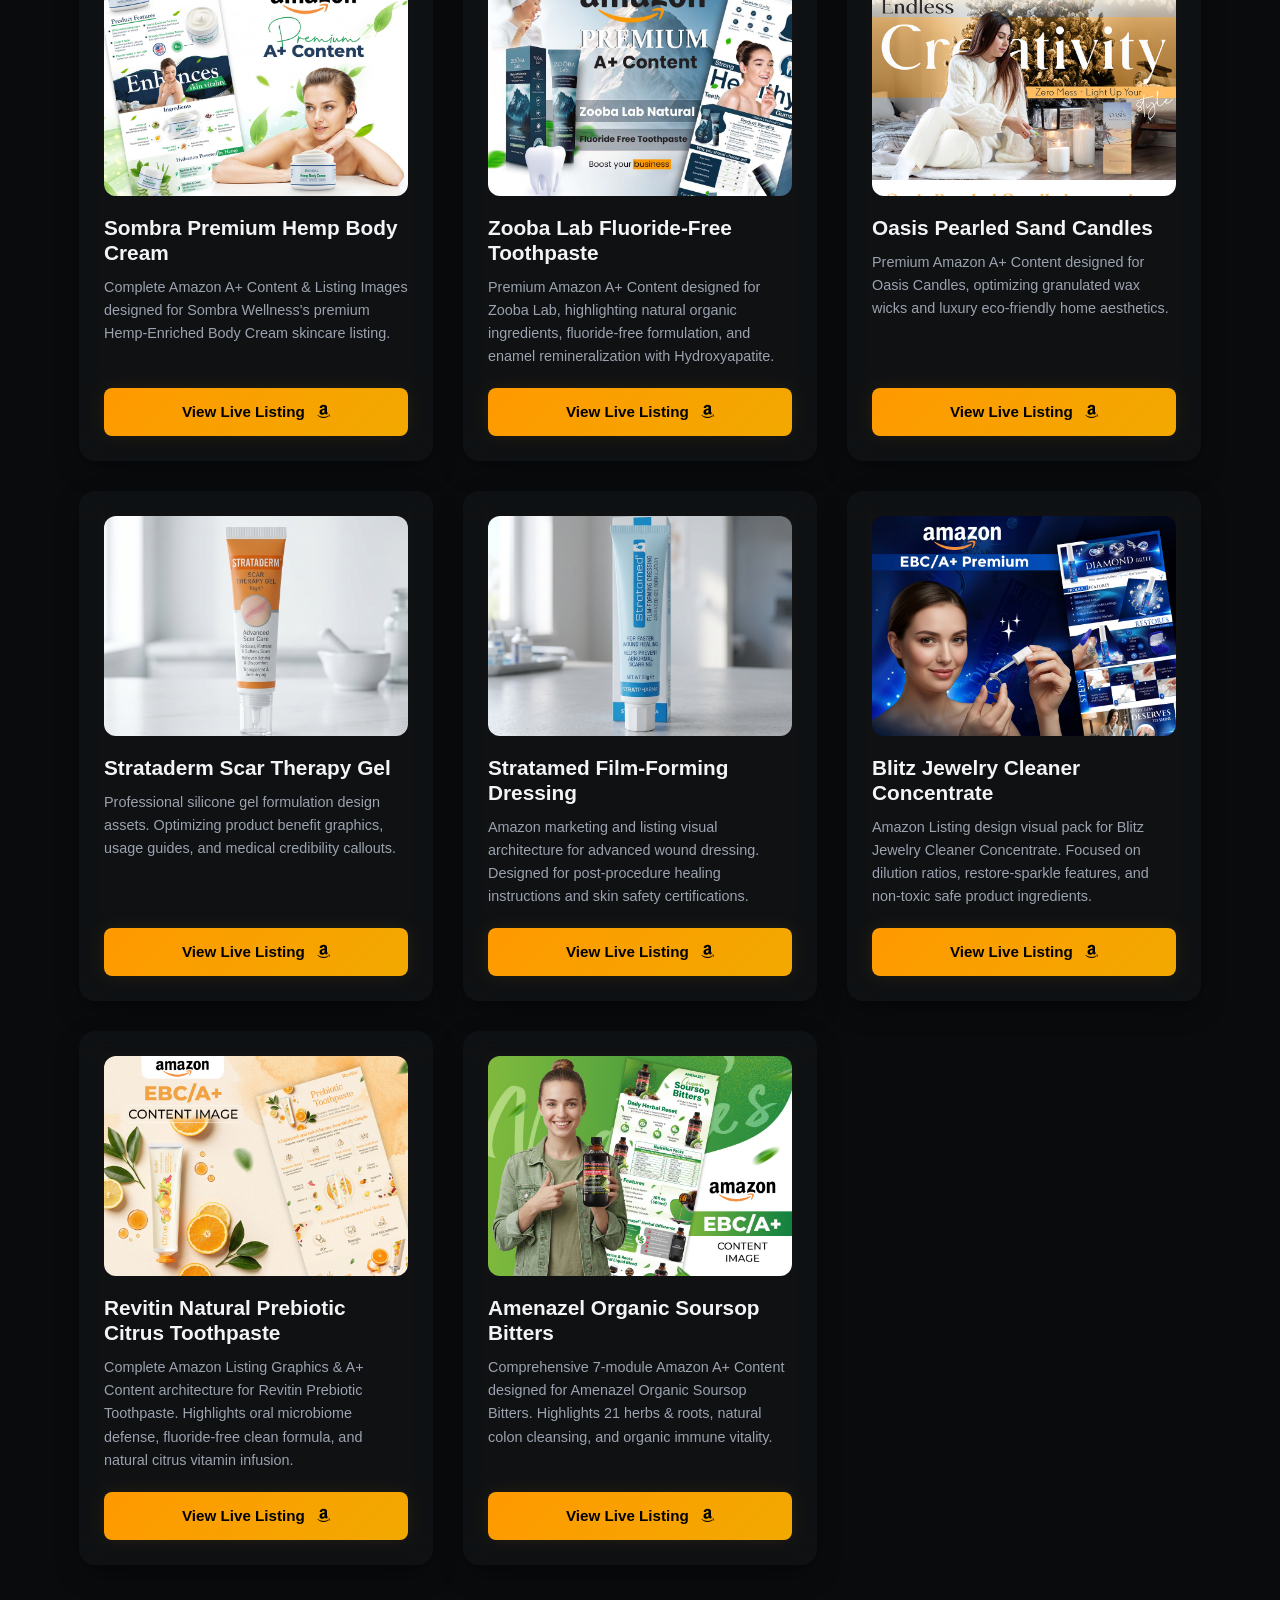
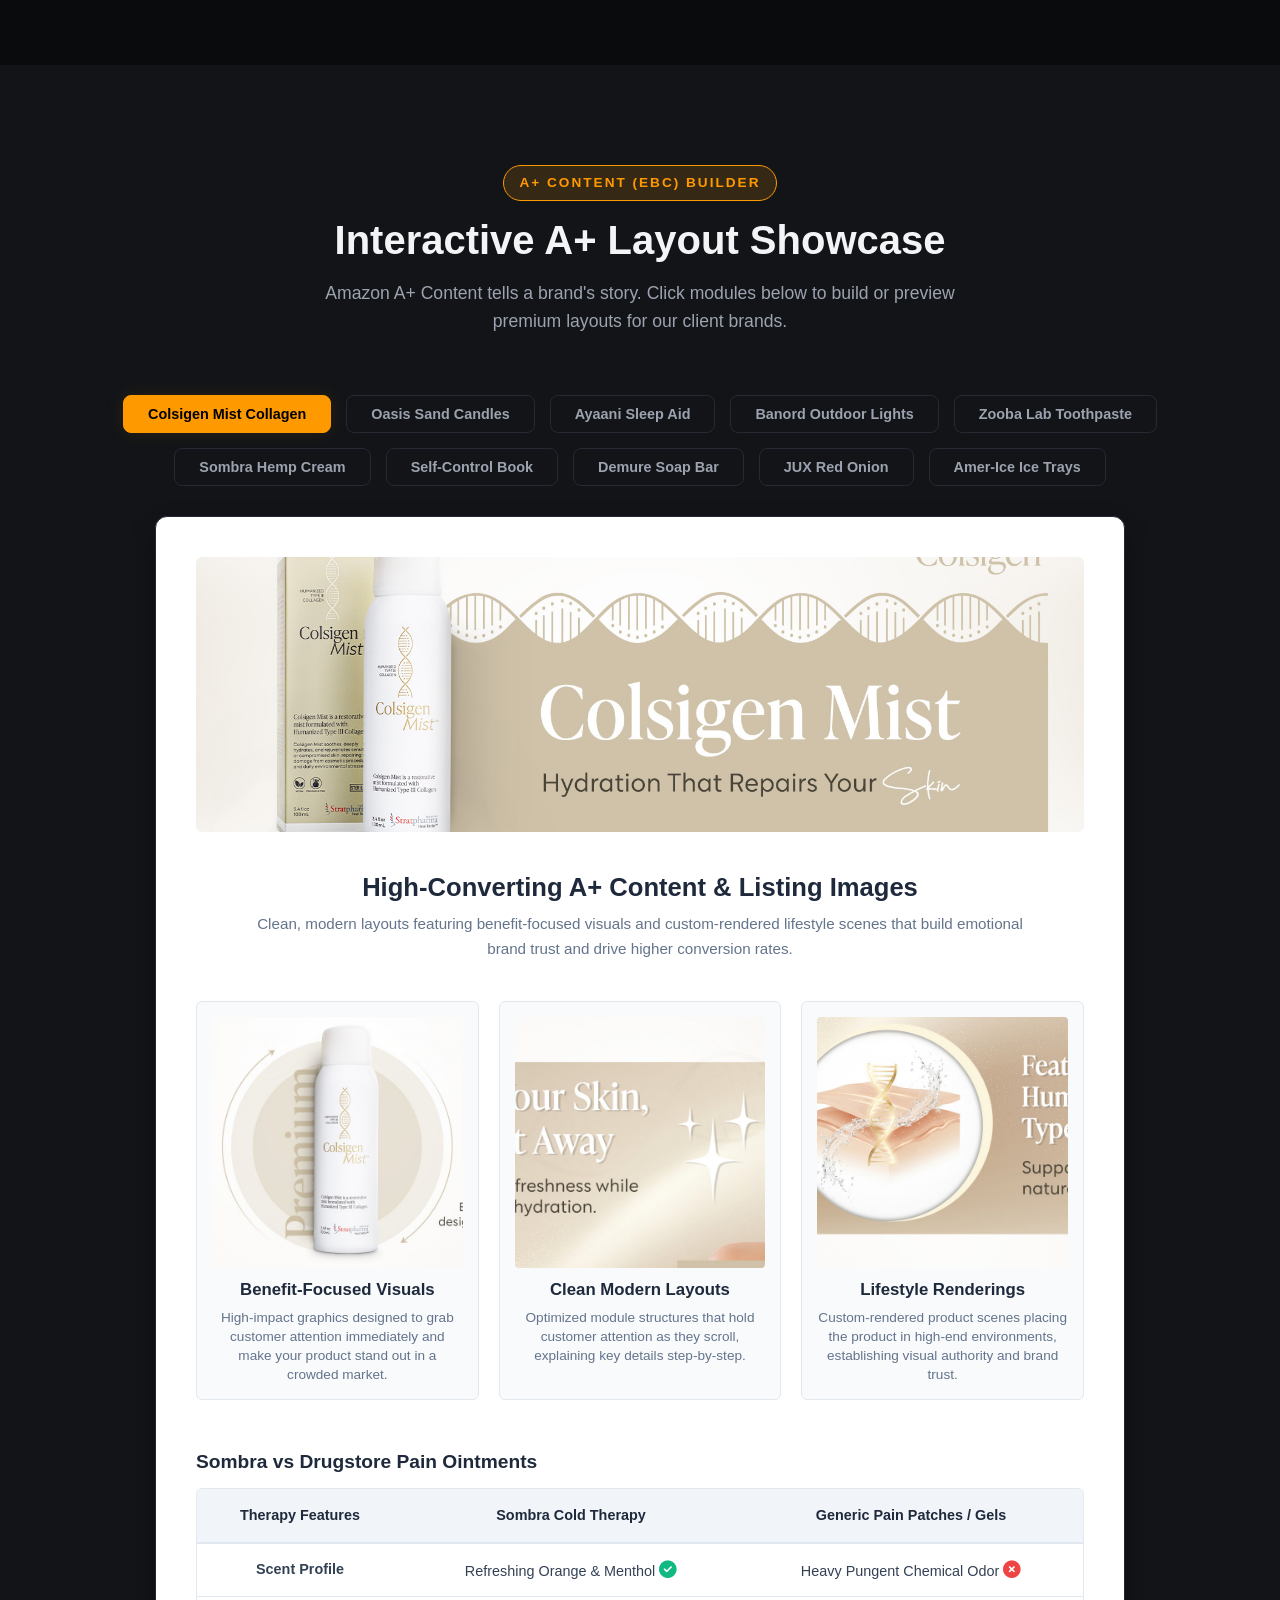
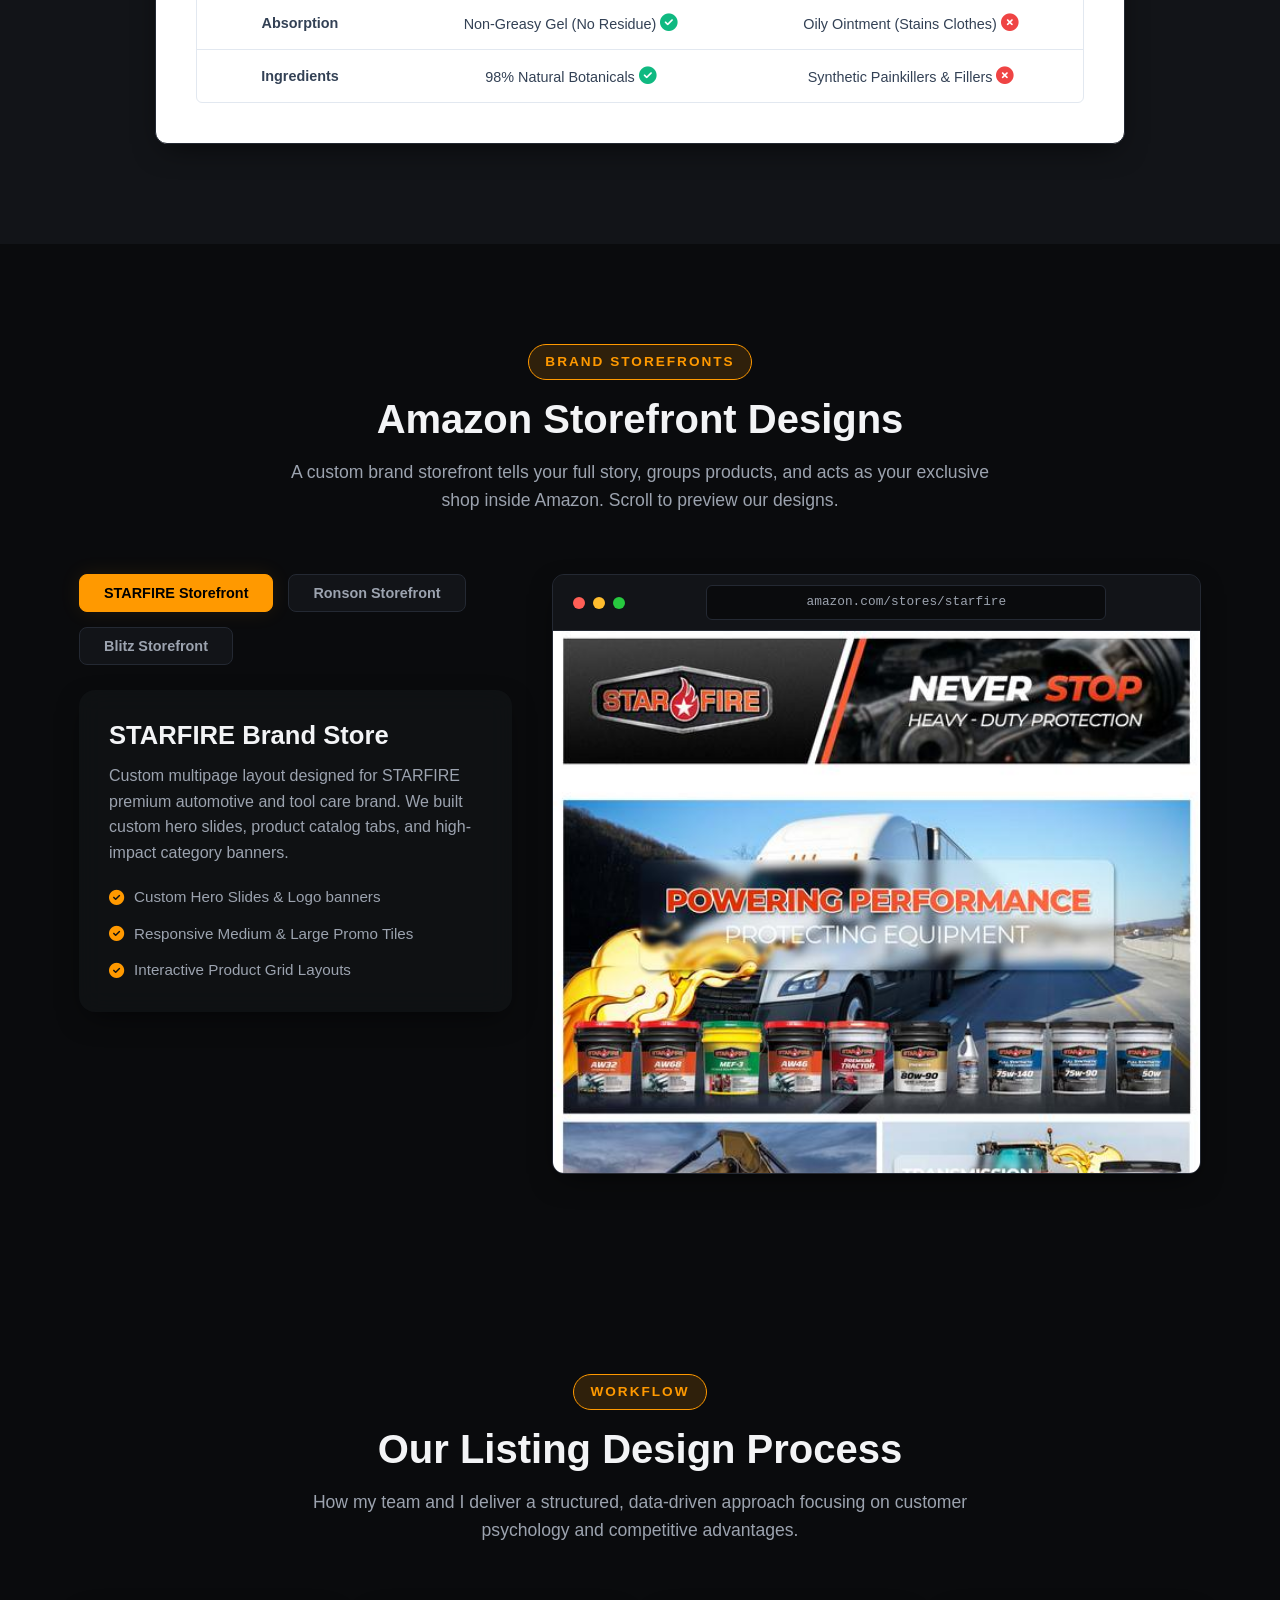
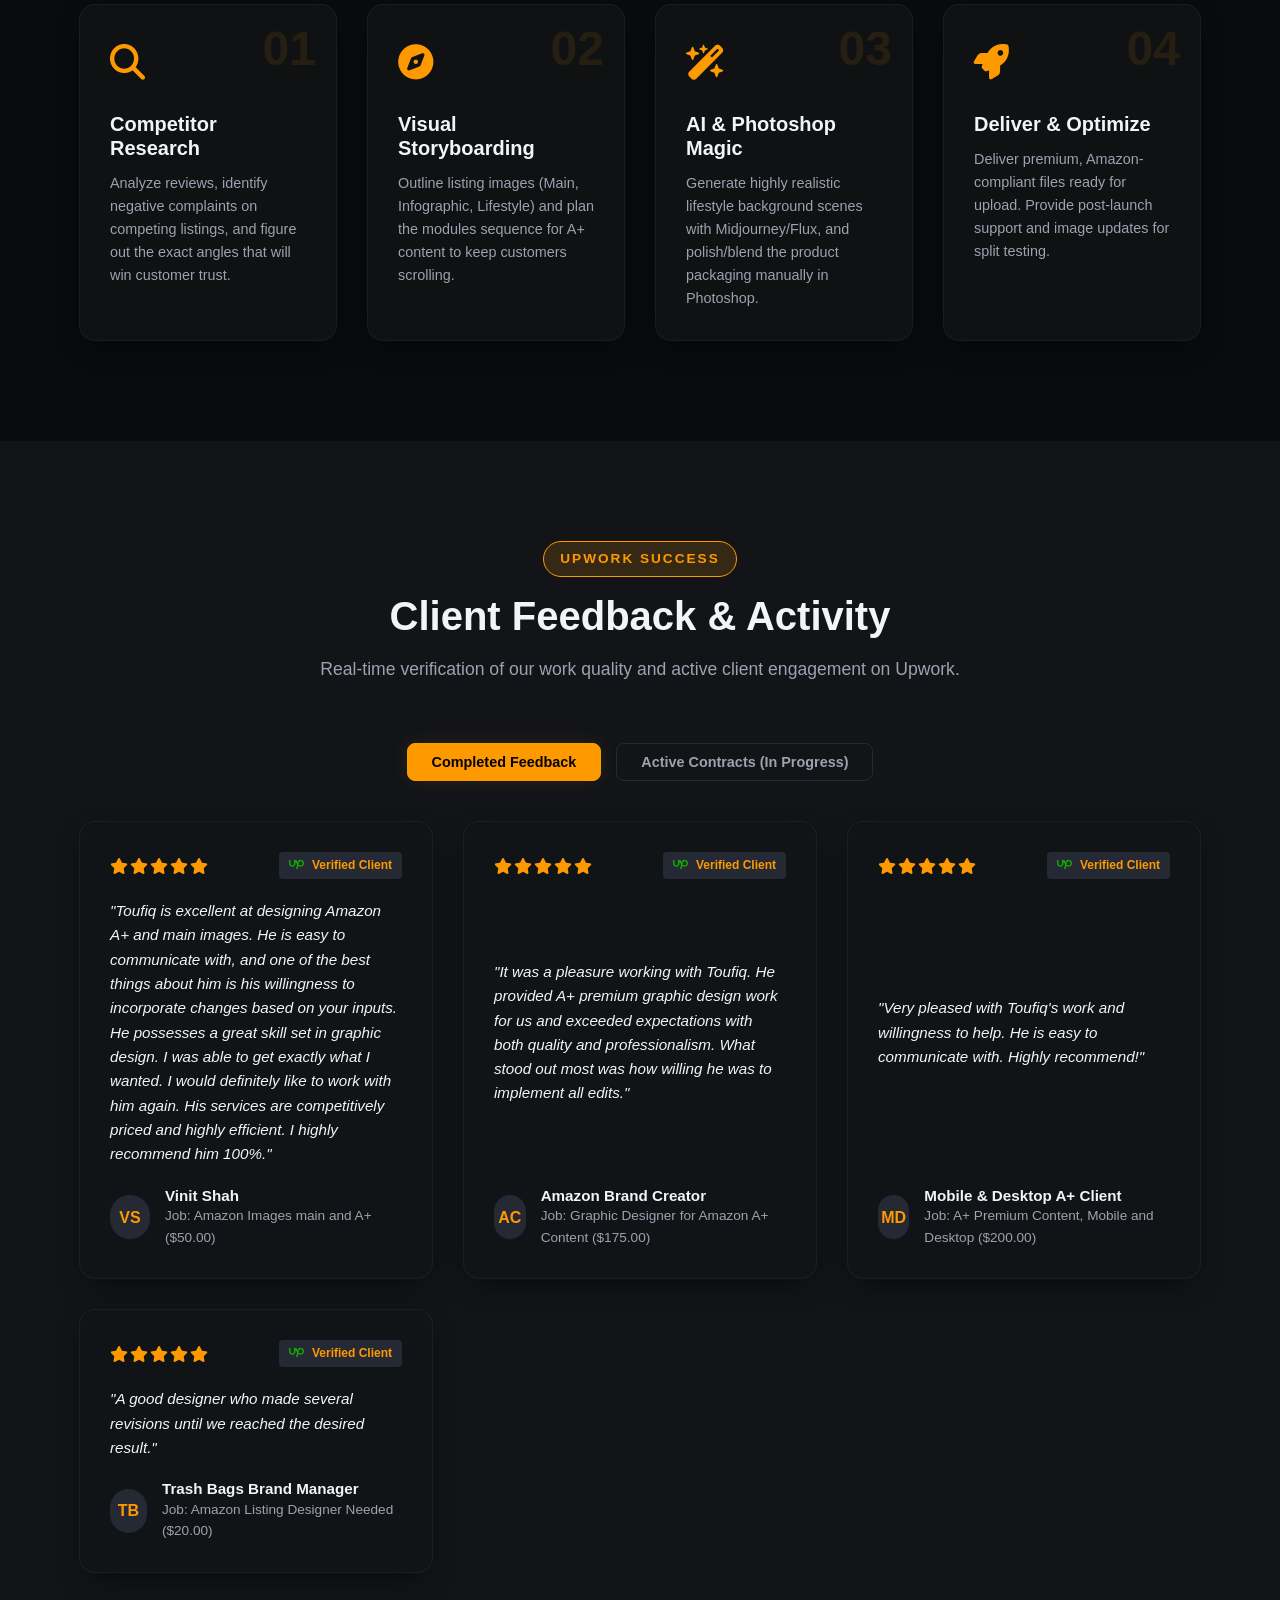
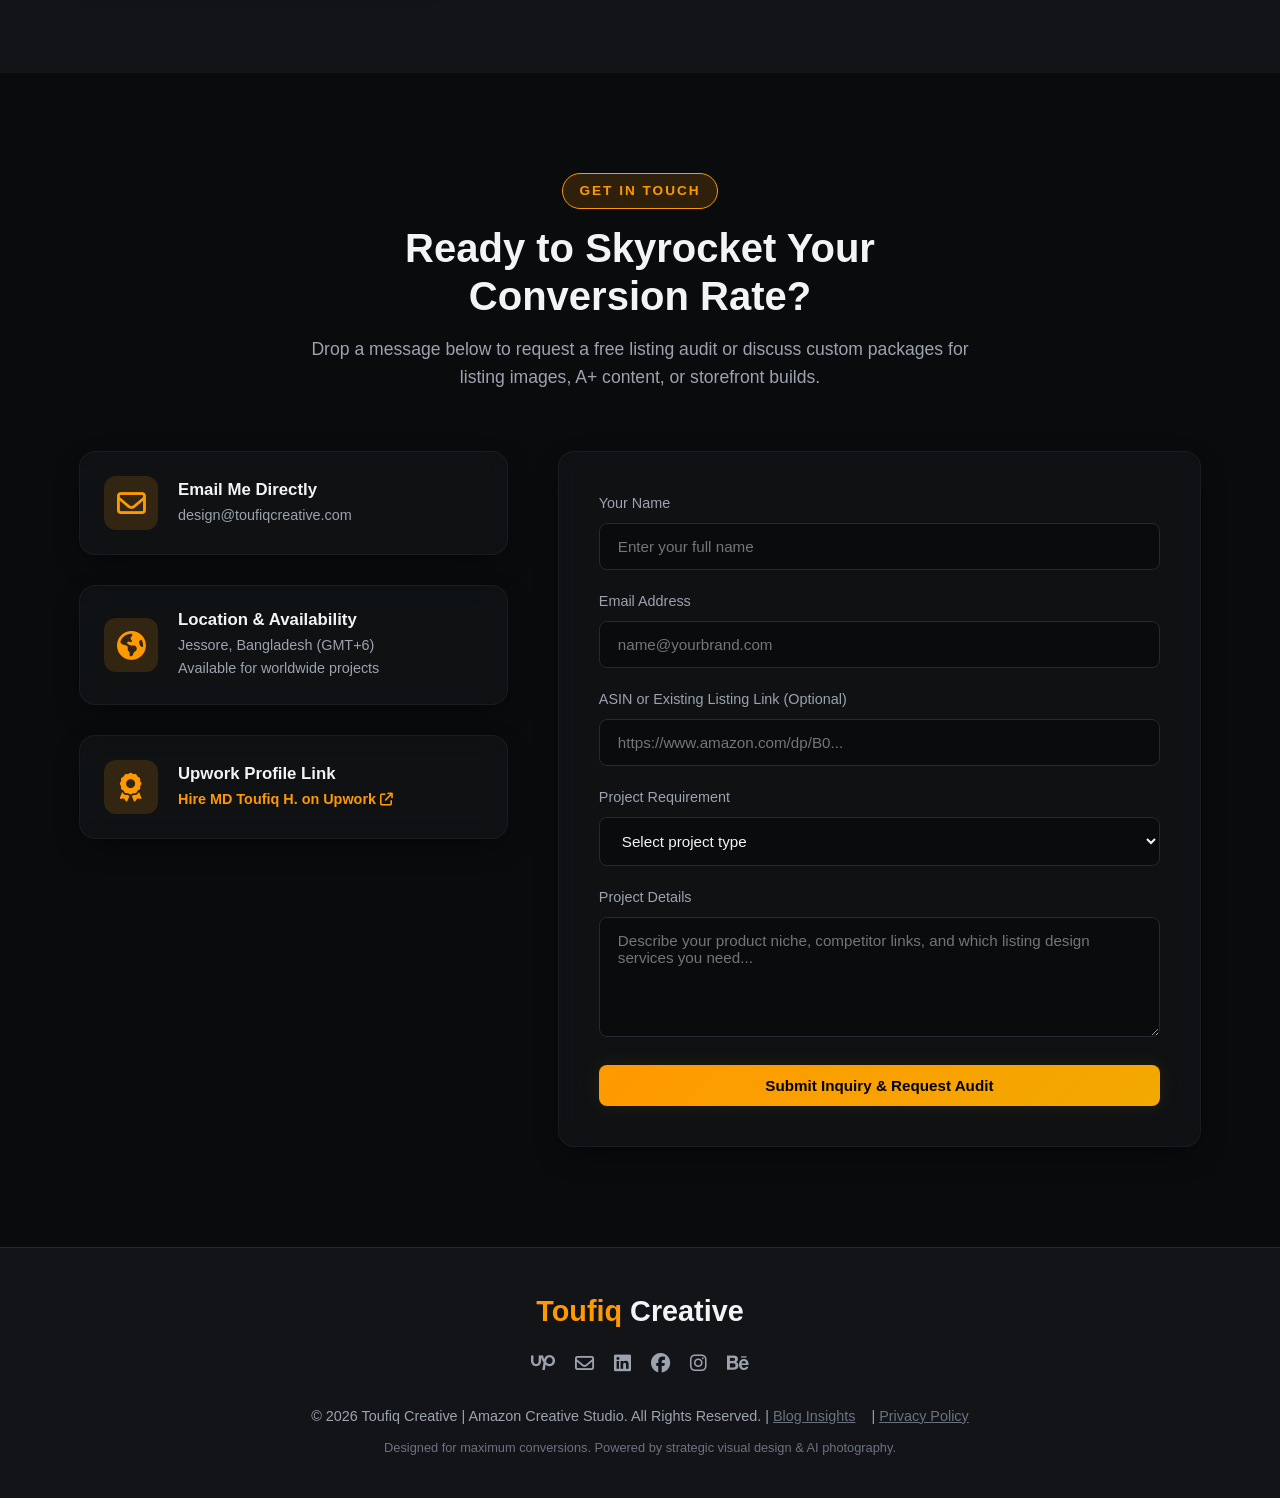
==== commit 2683e893: "Fix Claim Audit CTA to smoothly scroll and focus the native website inquiry form with pre-filled aud" ====
--- a/index.html
+++ b/index.html
@@ -14,7 +14,7 @@
     <!-- FontAwesome for Icons -->
     <link rel="stylesheet" href="https://cdnjs.cloudflare.com/ajax/libs/font-awesome/6.6.0/css/all.min.css">
     <!-- Main Stylesheet -->
-    <link rel="stylesheet" href="style.css?v=4.0">
+    <link rel="stylesheet" href="style.css?v=4.1">
     <!-- Canonical & SEO Meta Tags -->
     <link rel="canonical" href="https://toufiqcreative.com/">
     <meta name="keywords" content="Amazon Storefront Design, Amazon Listing Images, Amazon A+ Content, Amazon EBC Design, Amazon Product Photography, Amazon Creative Agency, Toufiq Creative, Amazon FBA Conversion Optimization">
@@ -156,11 +156,11 @@
                     <!-- Before/After Slider Mockup inside Hero -->
                     <div class="slider-showcase" id="hero-slider">
                         <div class="slider-before">
-                            <img src="images/zippo_before.jpg?v=4.0" alt="Amazon Listing Infographics Before Design - Toufiq Creative" id="hero-img-before">
+                            <img src="images/zippo_before.jpg?v=4.1" alt="Amazon Listing Infographics Before Design - Toufiq Creative" id="hero-img-before">
                             <div class="slider-label label-before">Basic Listing (Before)</div>
                         </div>
                         <div class="slider-after" id="hero-slider-after">
-                            <img src="images/zippo_after.jpg?v=4.0" alt="Premium Amazon Listing Design After - Toufiq Creative Conversion Optimization" id="hero-img-after">
+                            <img src="images/zippo_after.jpg?v=4.1" alt="Premium Amazon Listing Design After - Toufiq Creative Conversion Optimization" id="hero-img-after">
                             <div class="slider-label label-after font-weight-bold">Optimized Listing (After)</div>
                         </div>
                         <div class="slider-handle" id="hero-slider-handle">
@@ -1112,7 +1112,7 @@
             </div>
             
             <div class="celebration-actions">
-                <a href="https://agent.toufiqcreative.com" target="_blank" class="btn btn-primary celebration-btn-claim">
+                <a href="#contact" class="btn btn-primary celebration-btn-claim" id="celebration-claim-btn">
                     <i class="fa-solid fa-bolt"></i> Claim Free Listing Audit
                 </a>
                 <button class="celebration-btn-dismiss" id="celebration-dismiss-btn">
@@ -1131,6 +1131,6 @@
     </div>
 
     <!-- Main Controller JavaScript -->
-    <script src="app.js?v=4.0"></script>
+    <script src="app.js?v=4.1"></script>
 </body>
 </html>
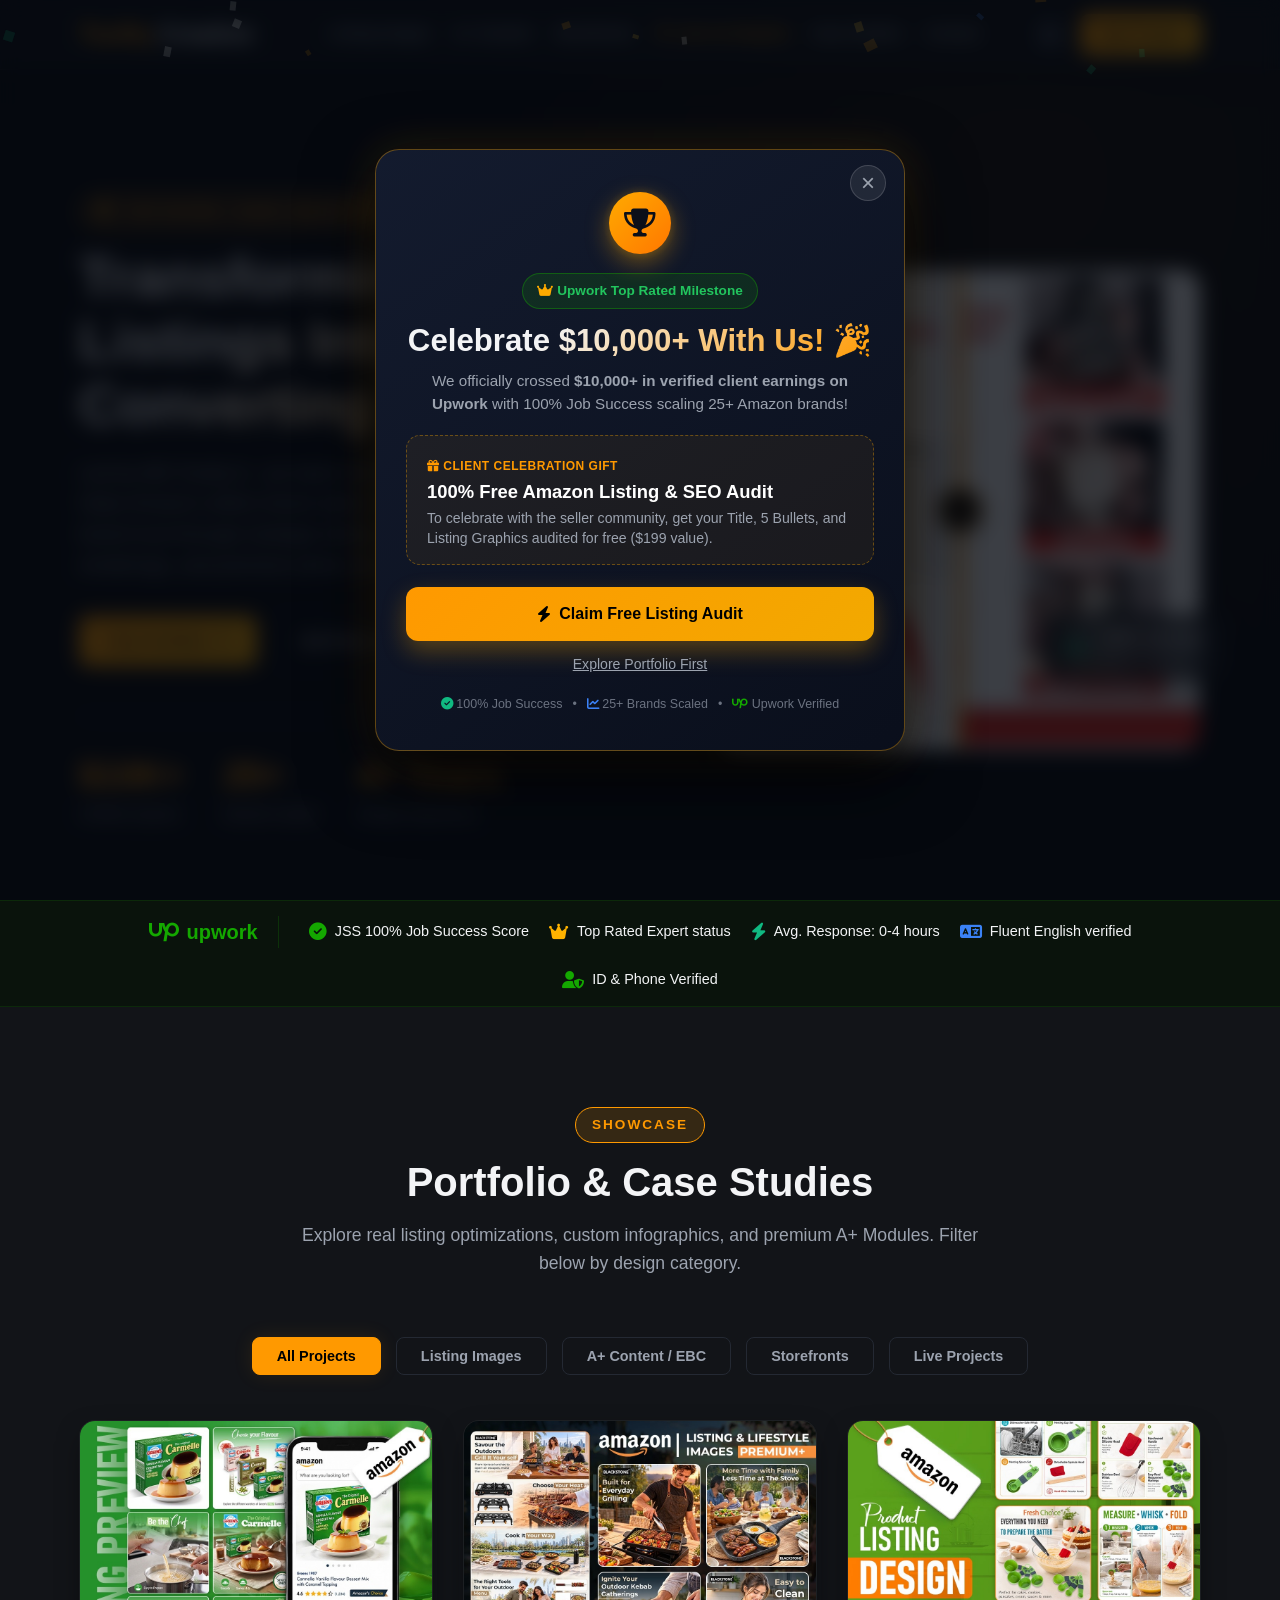
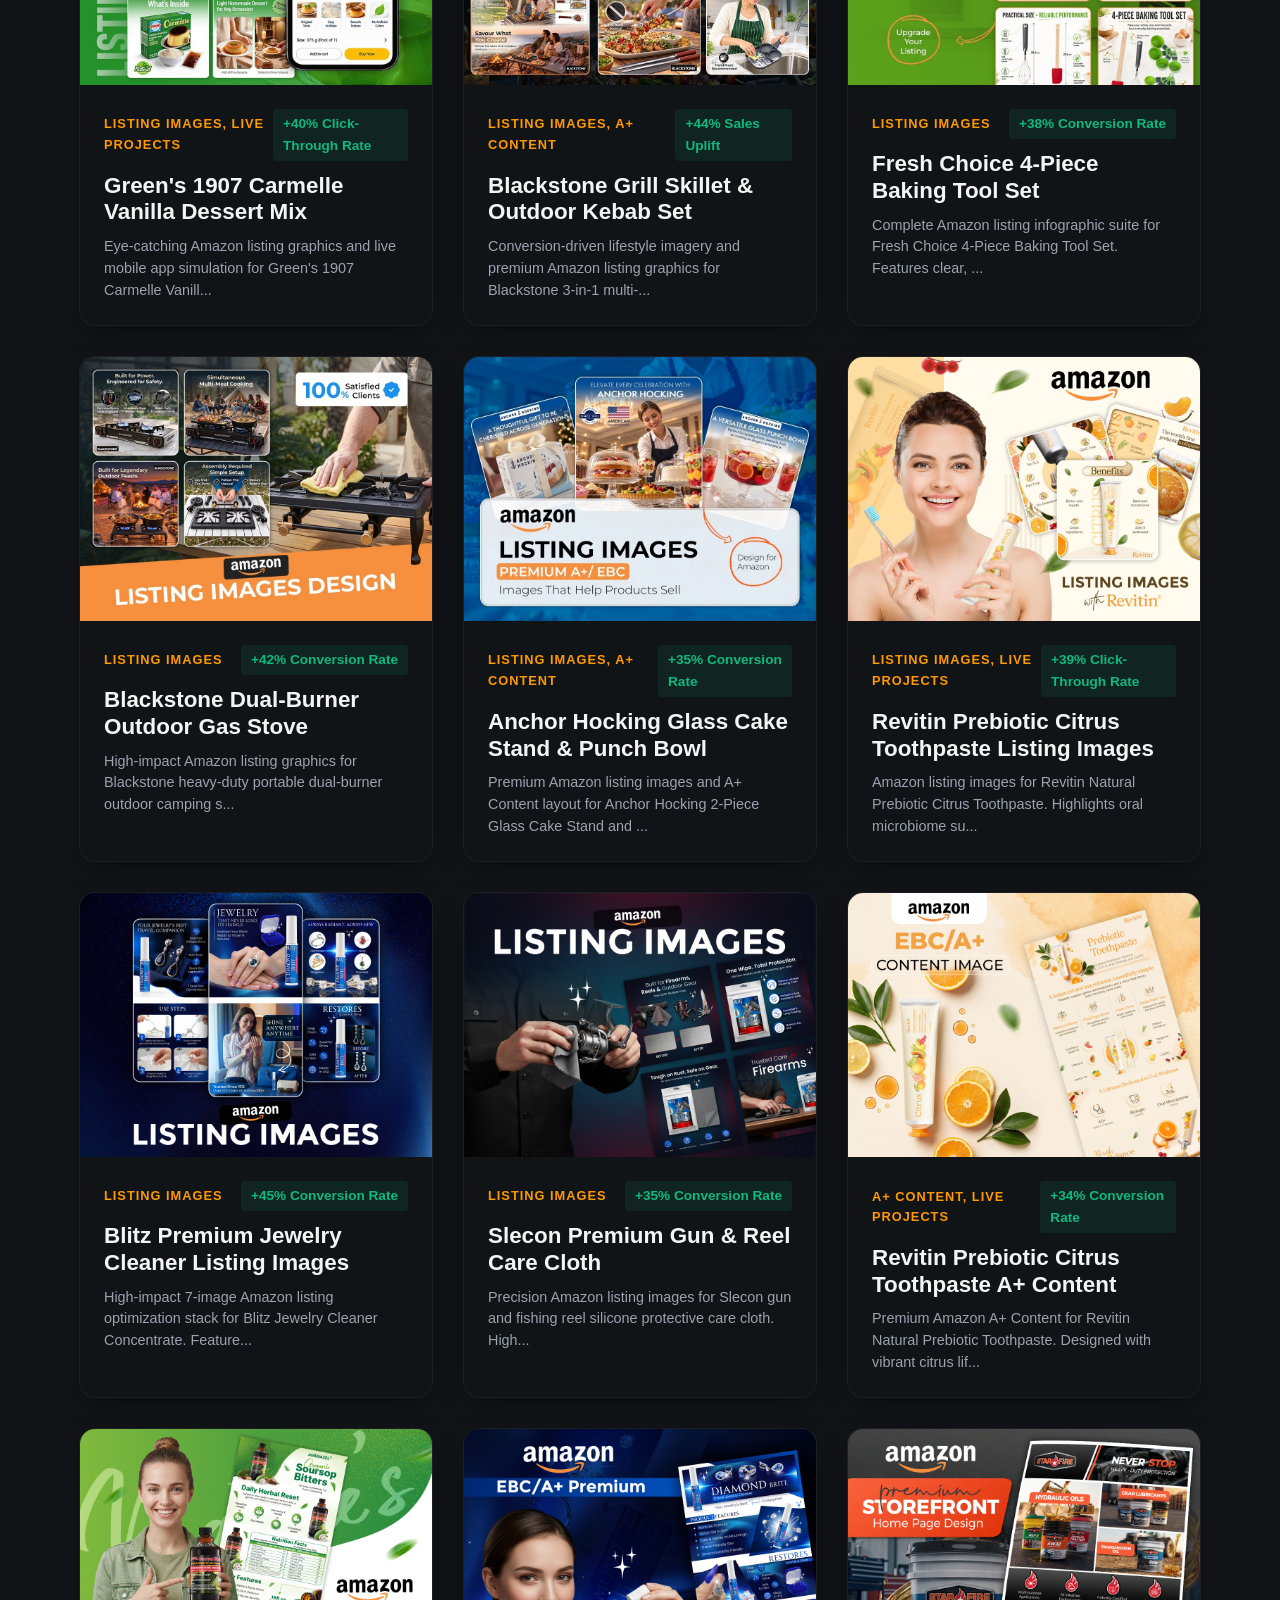
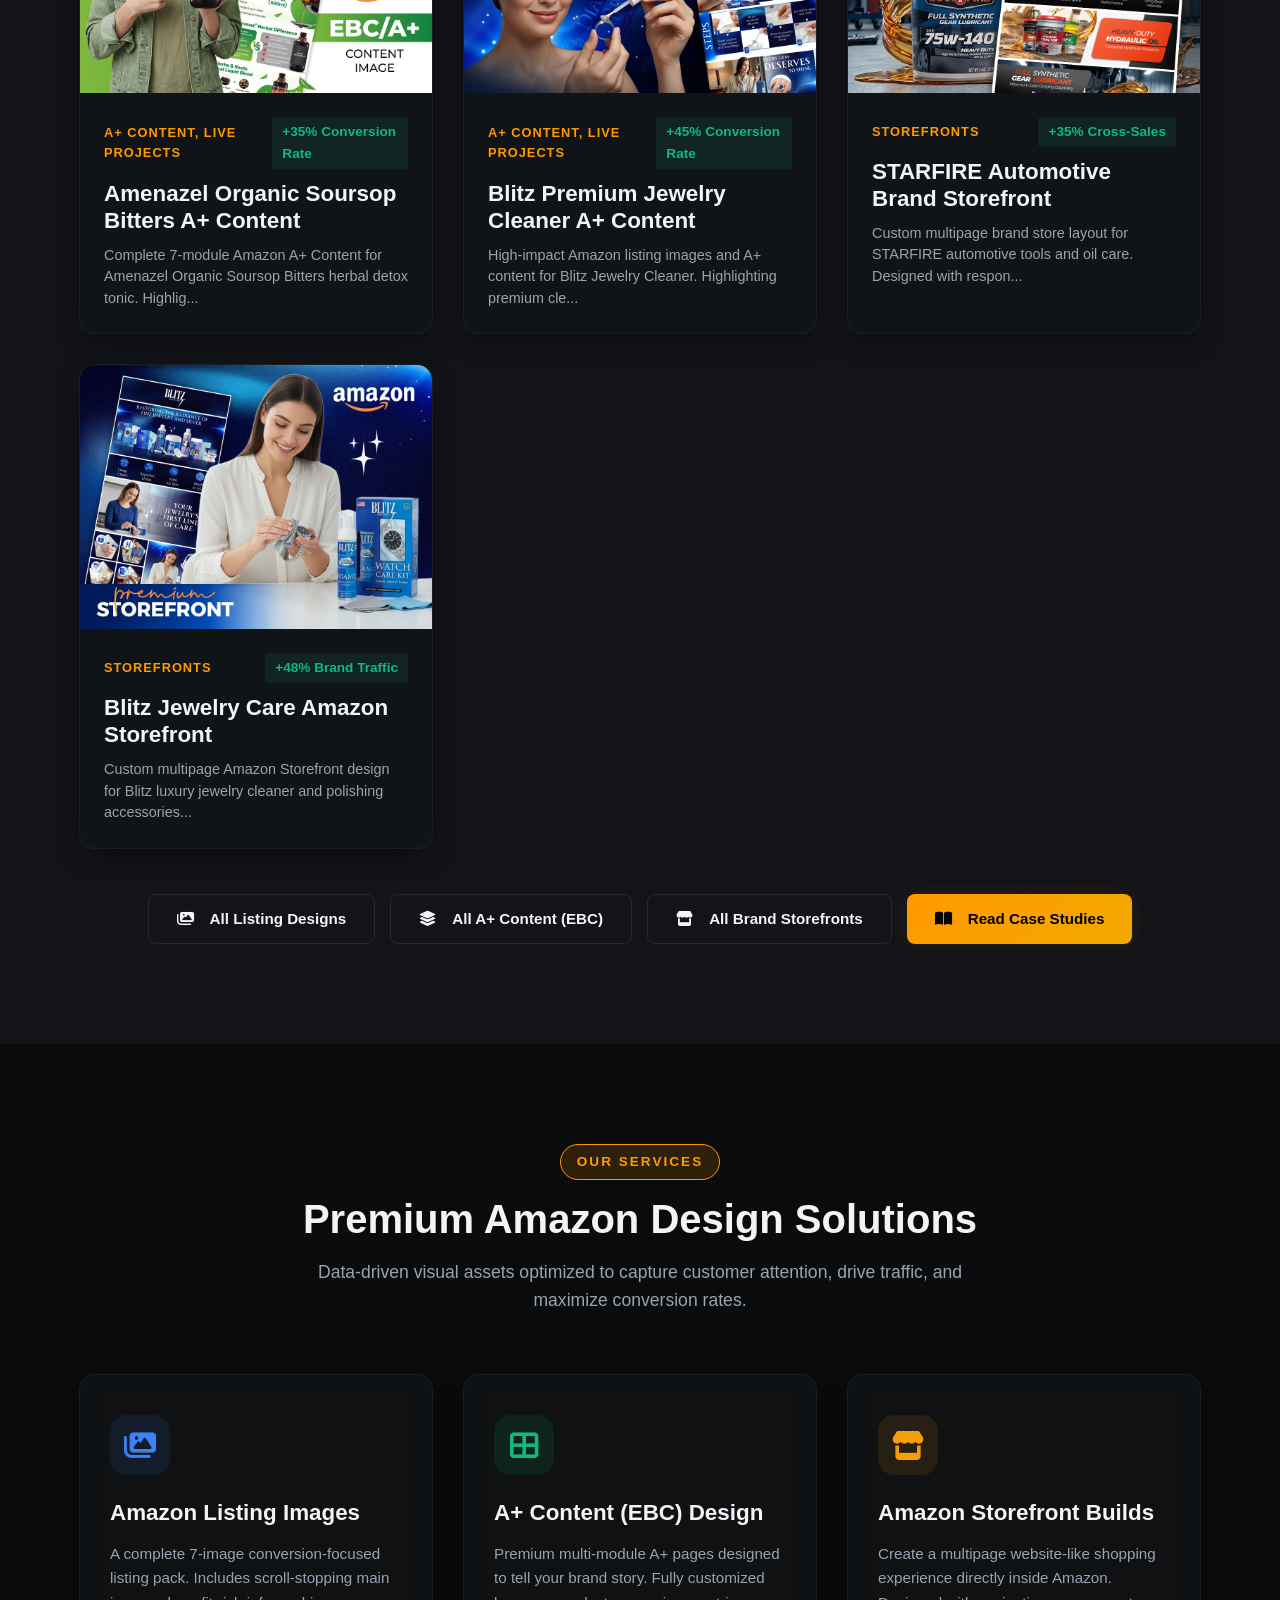
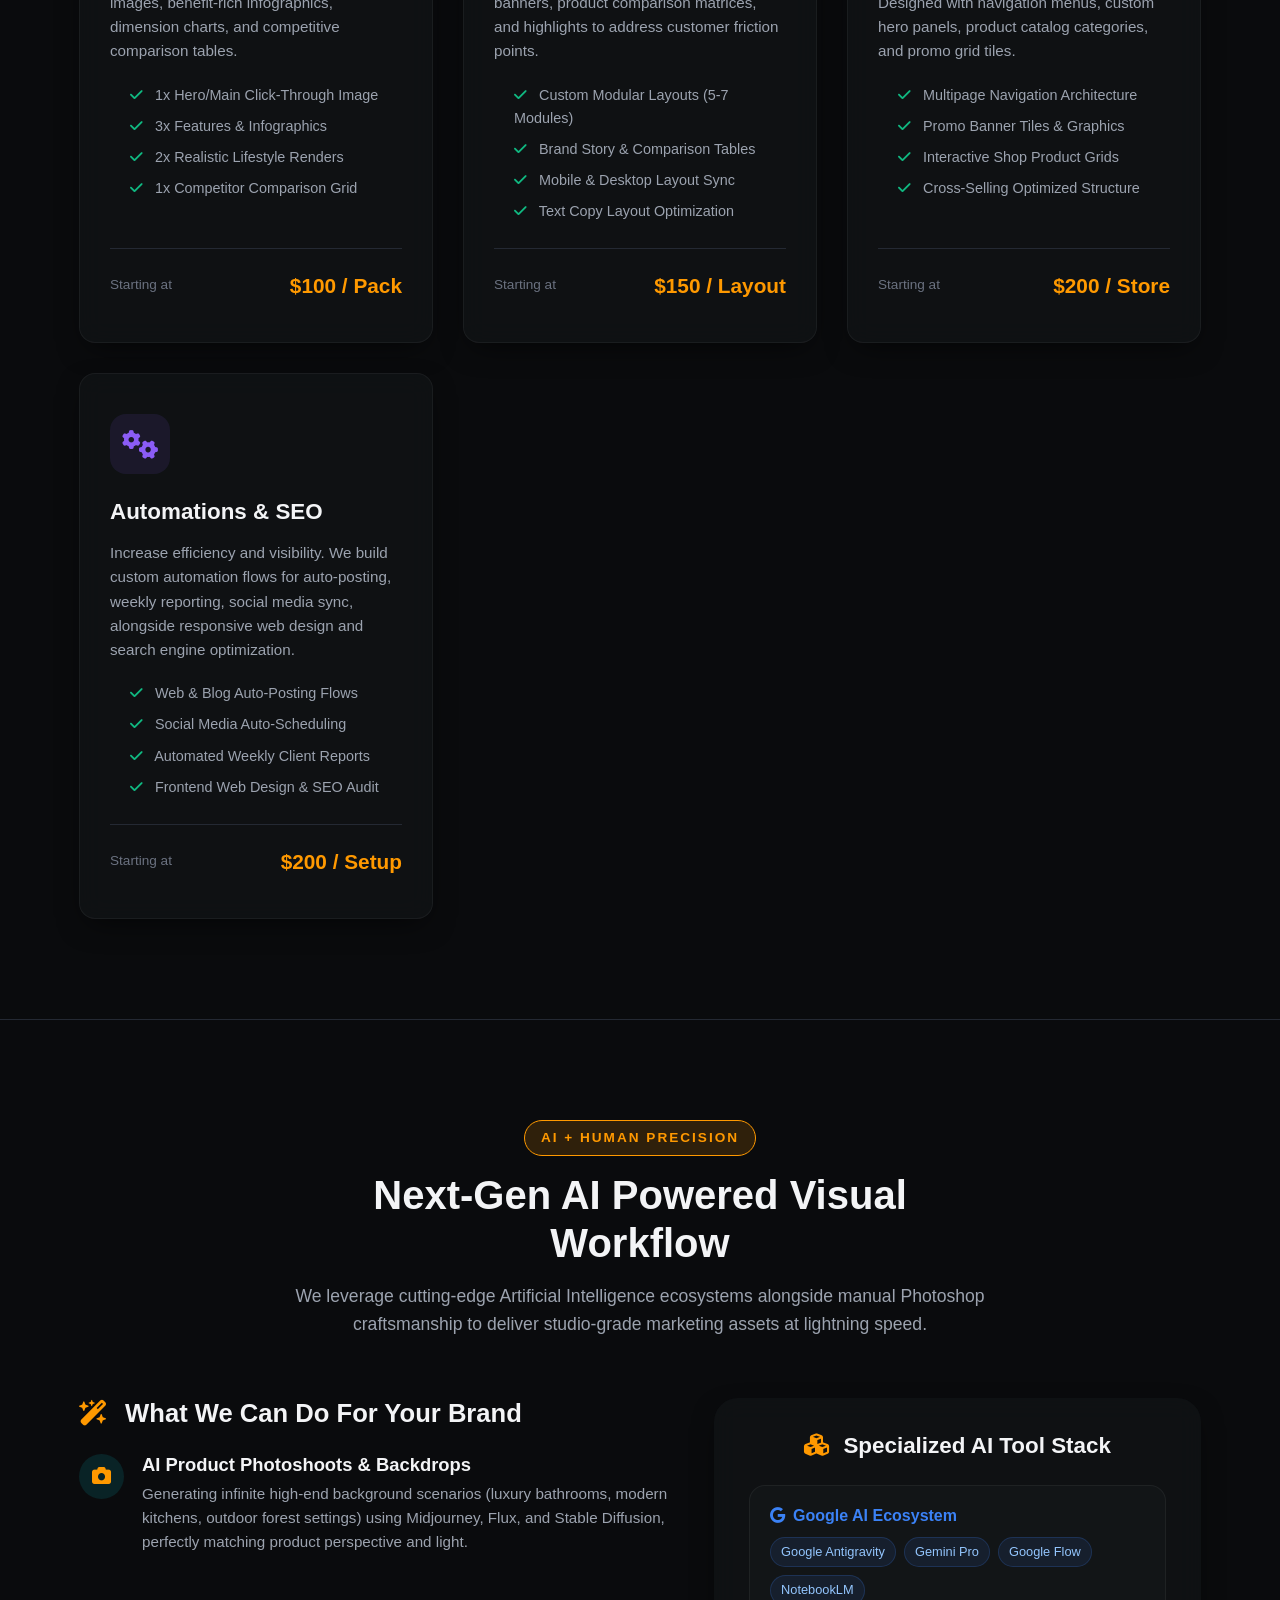
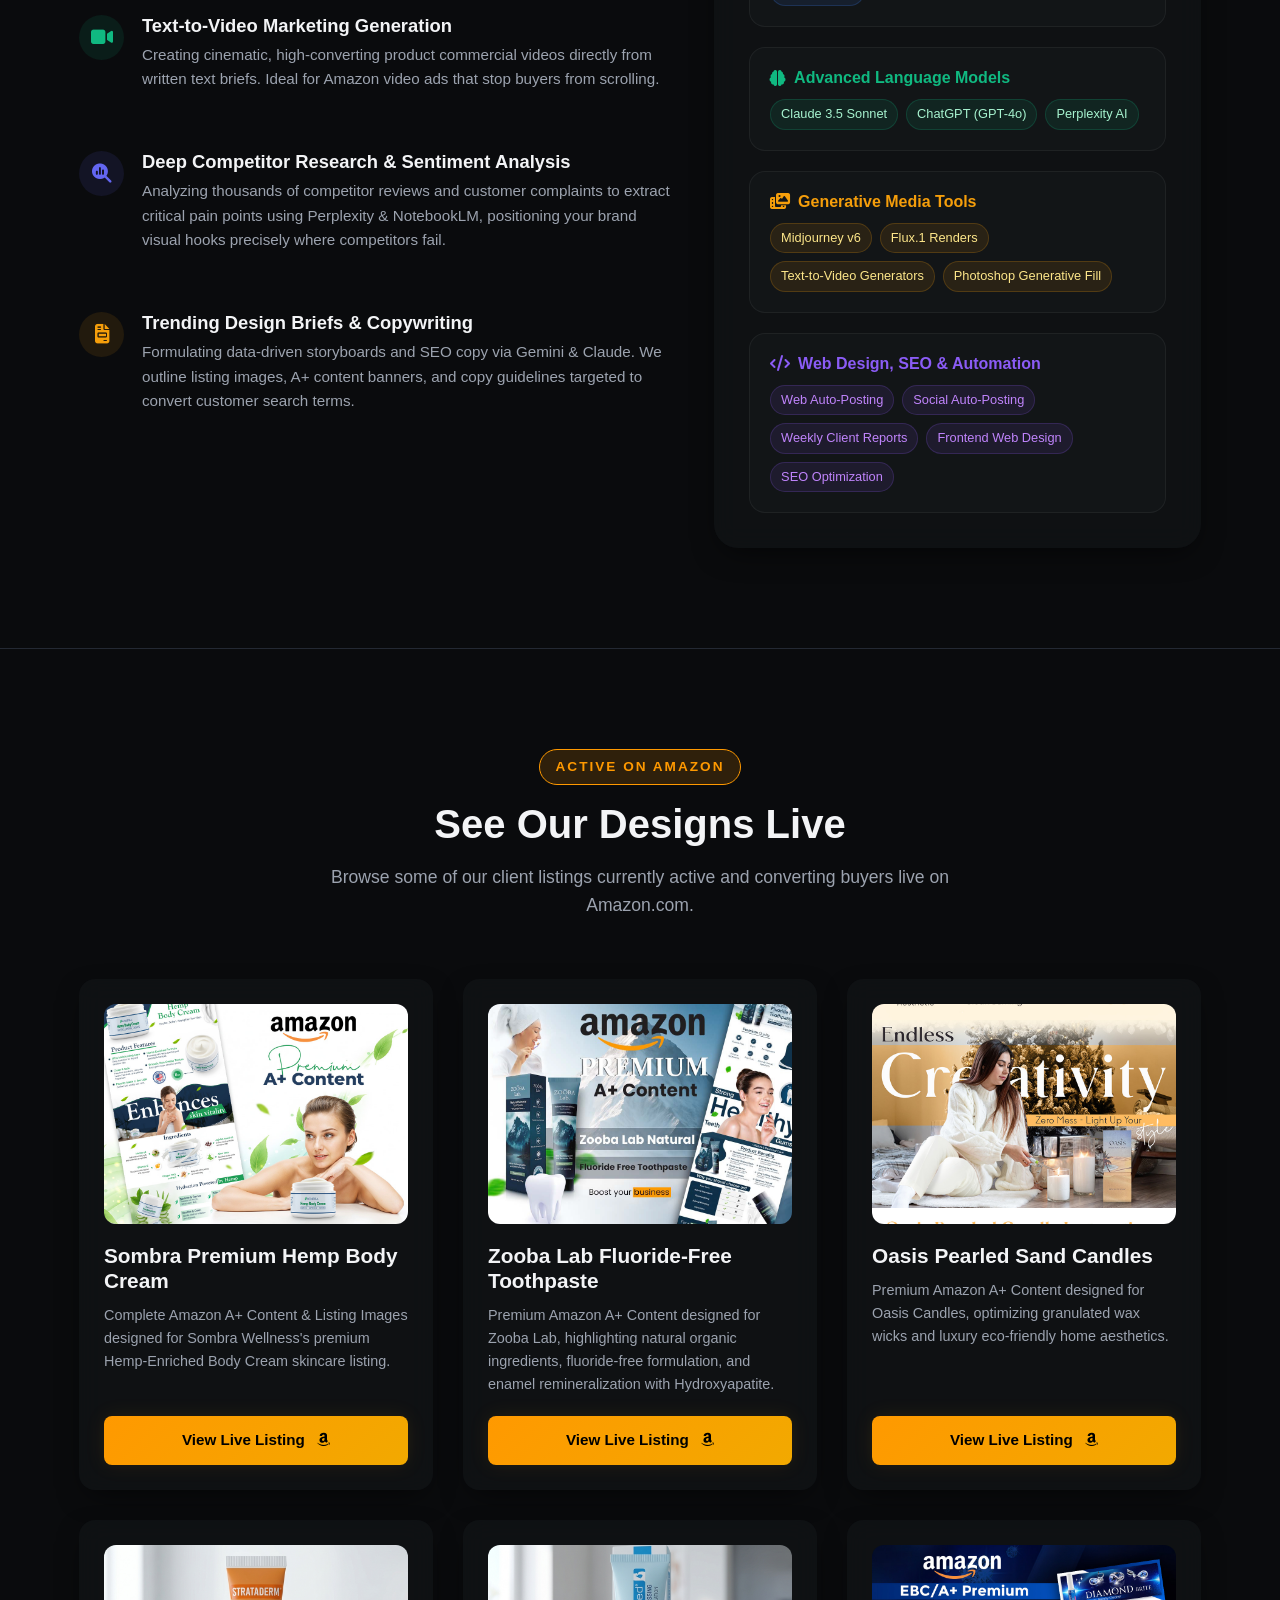
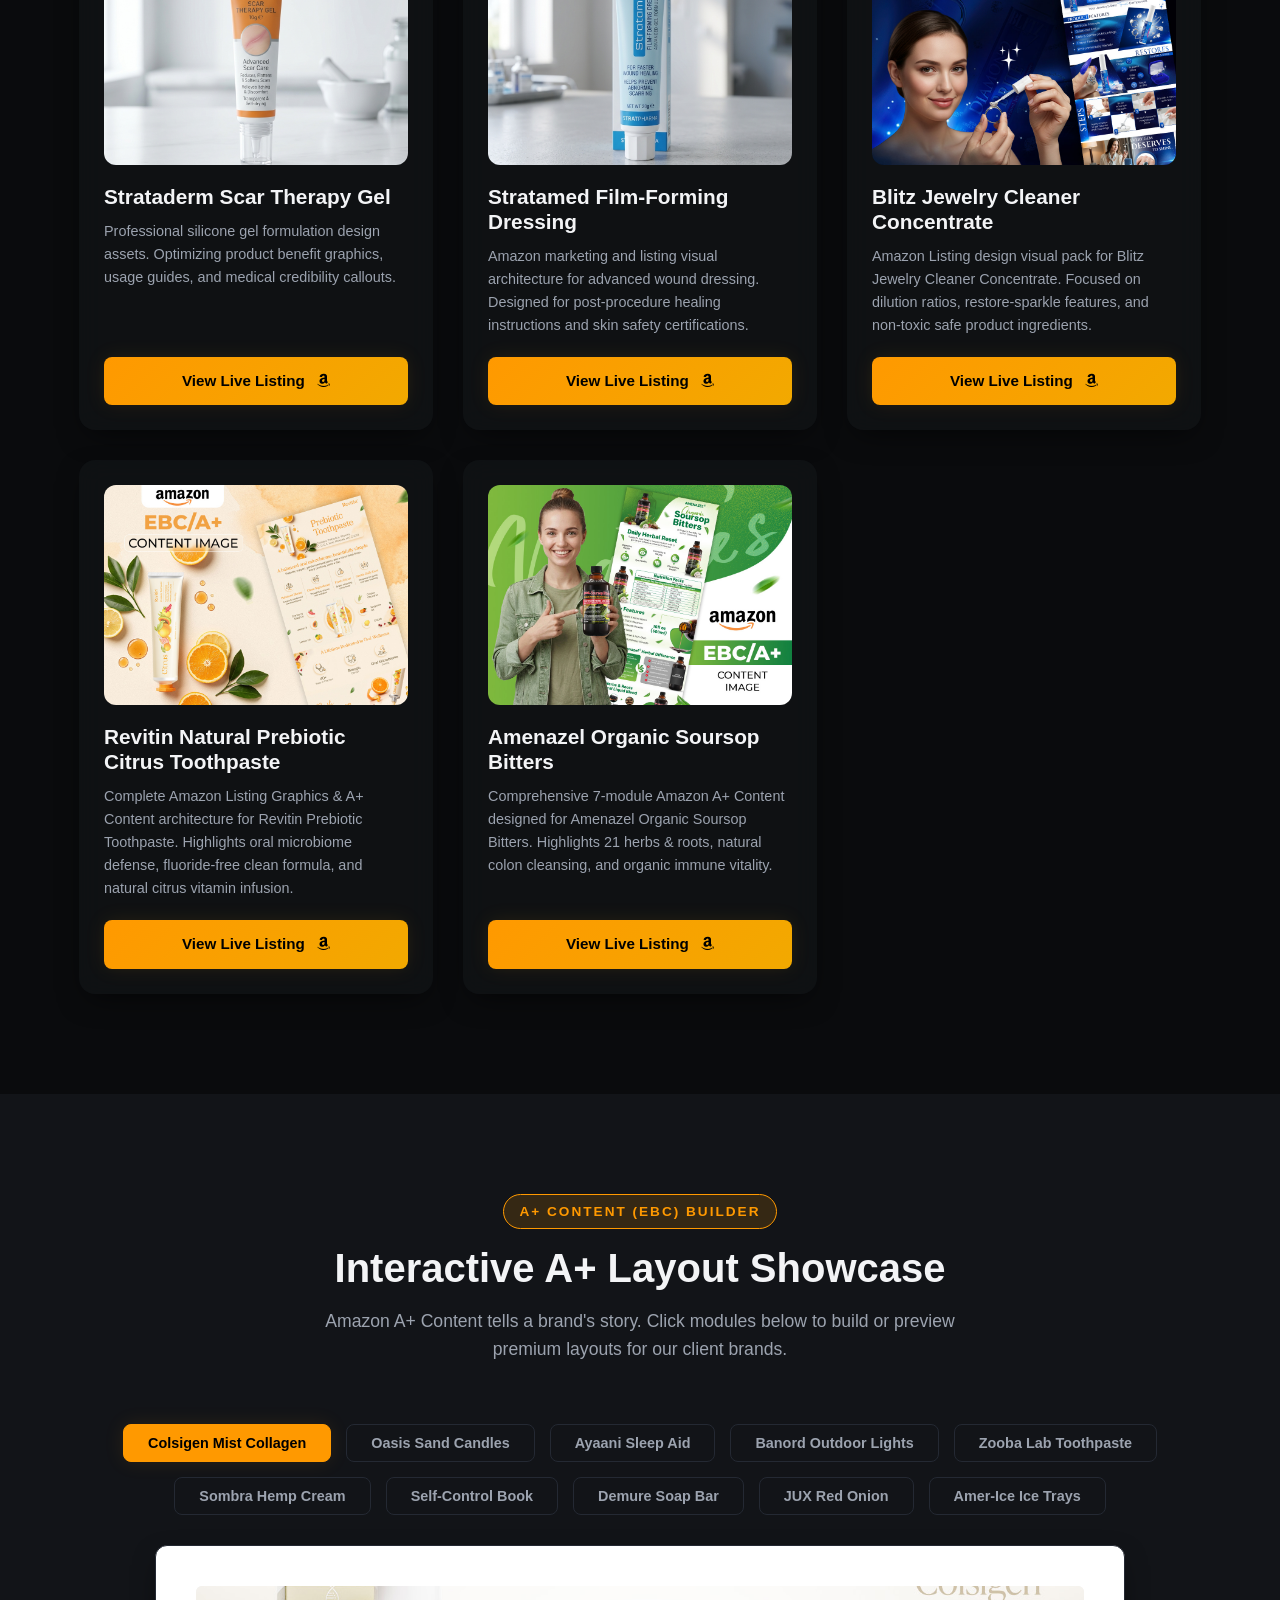
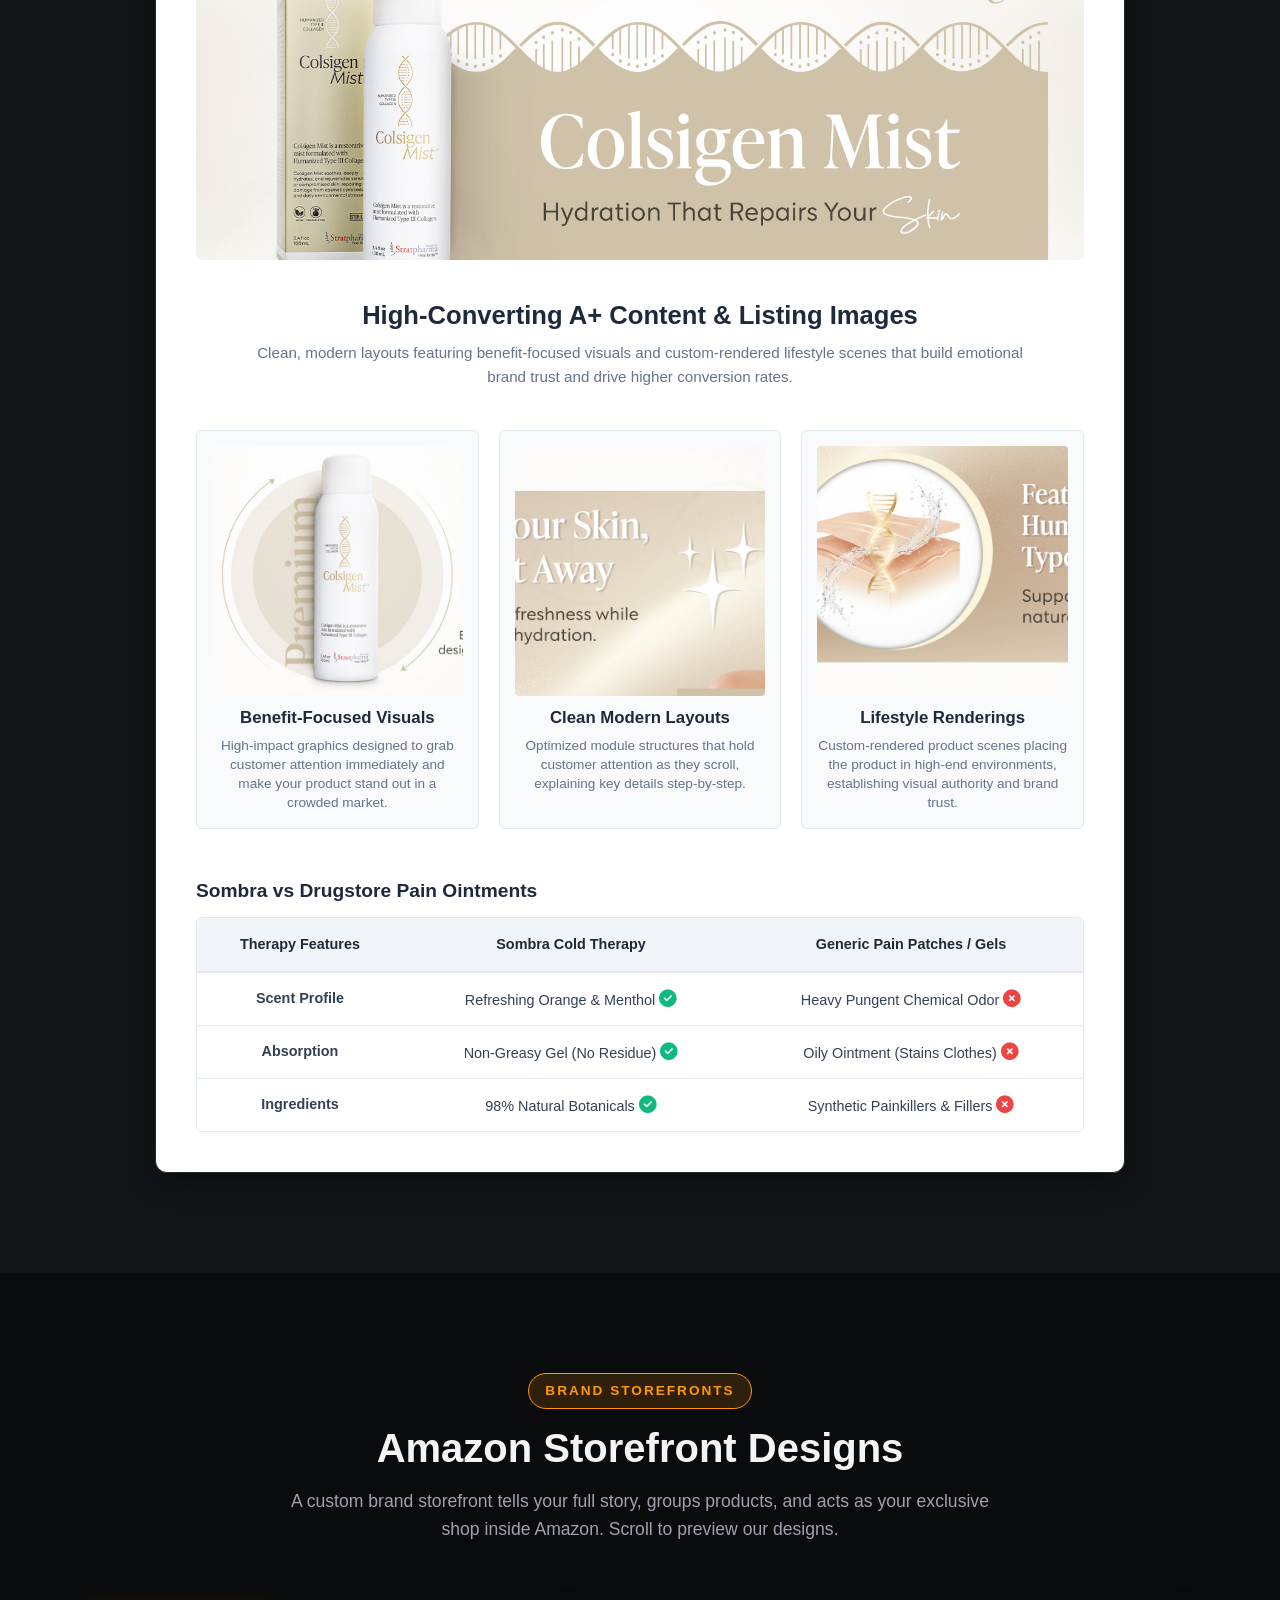
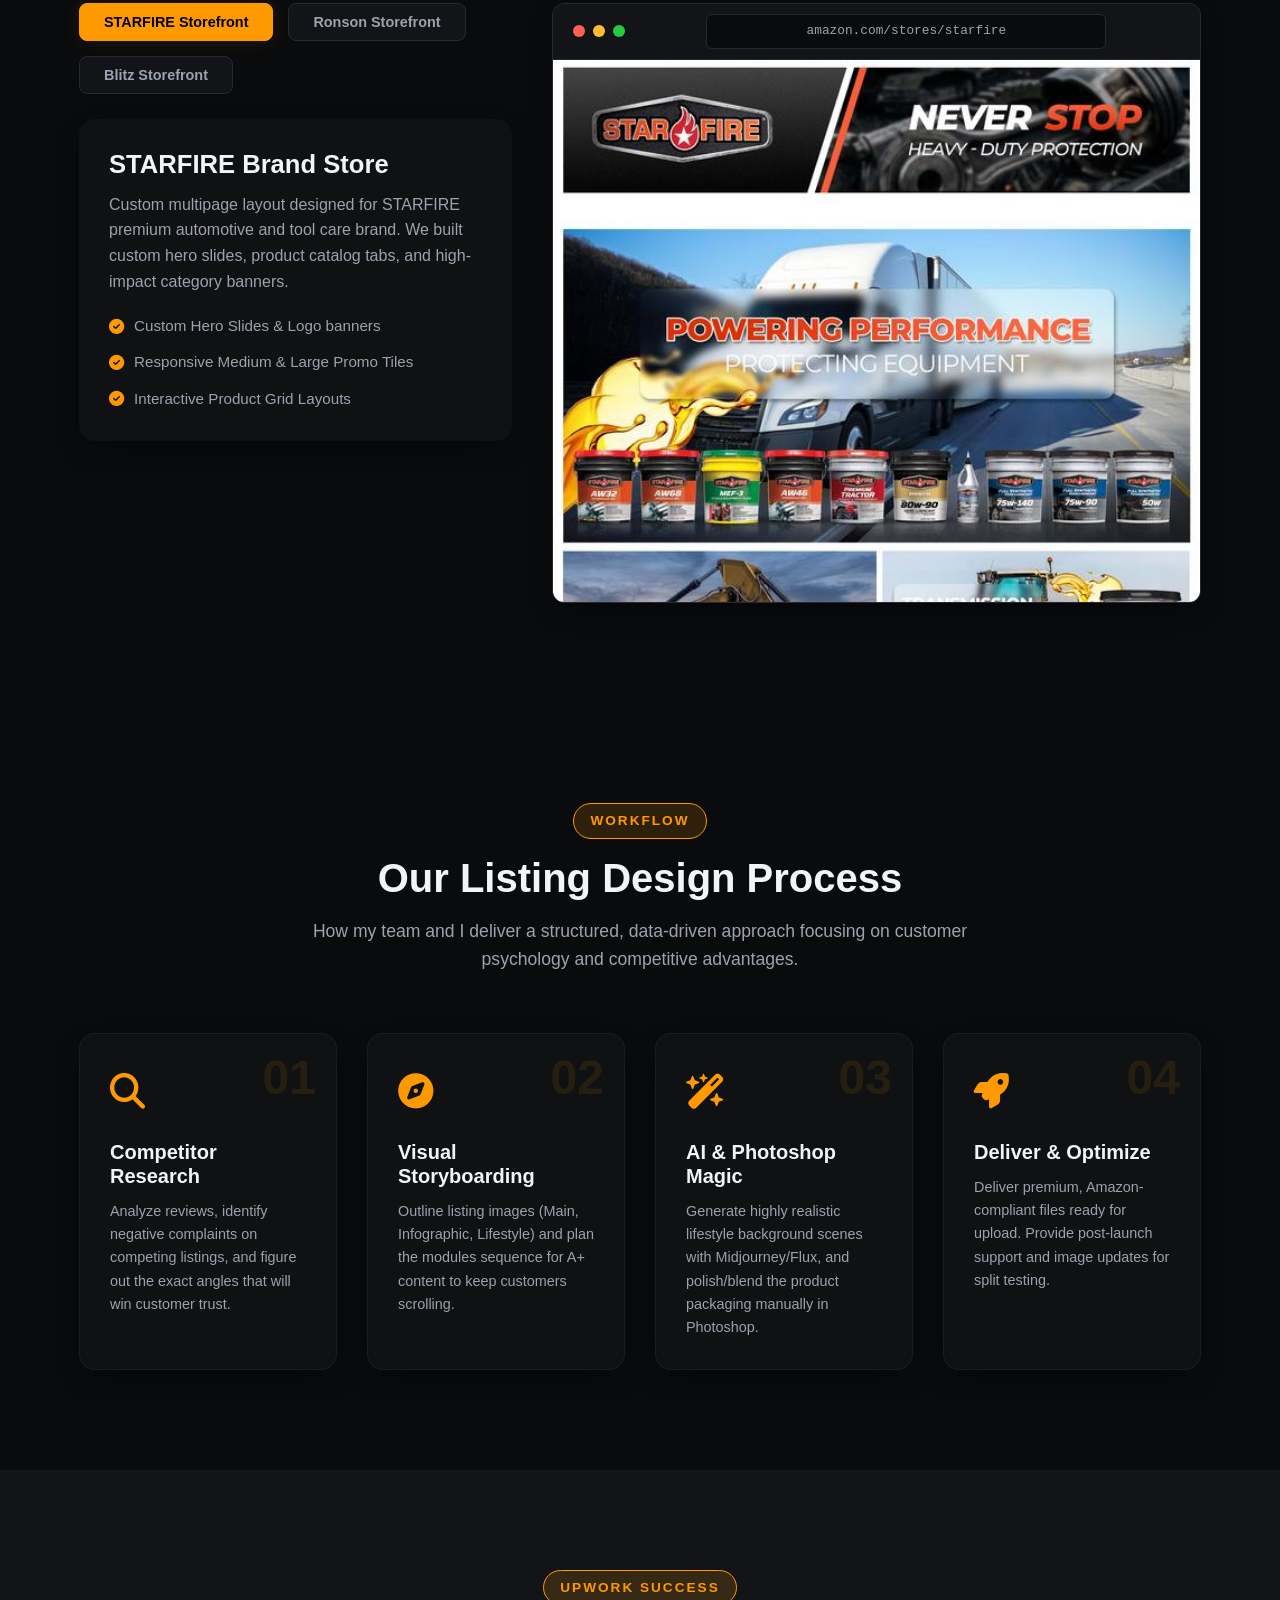
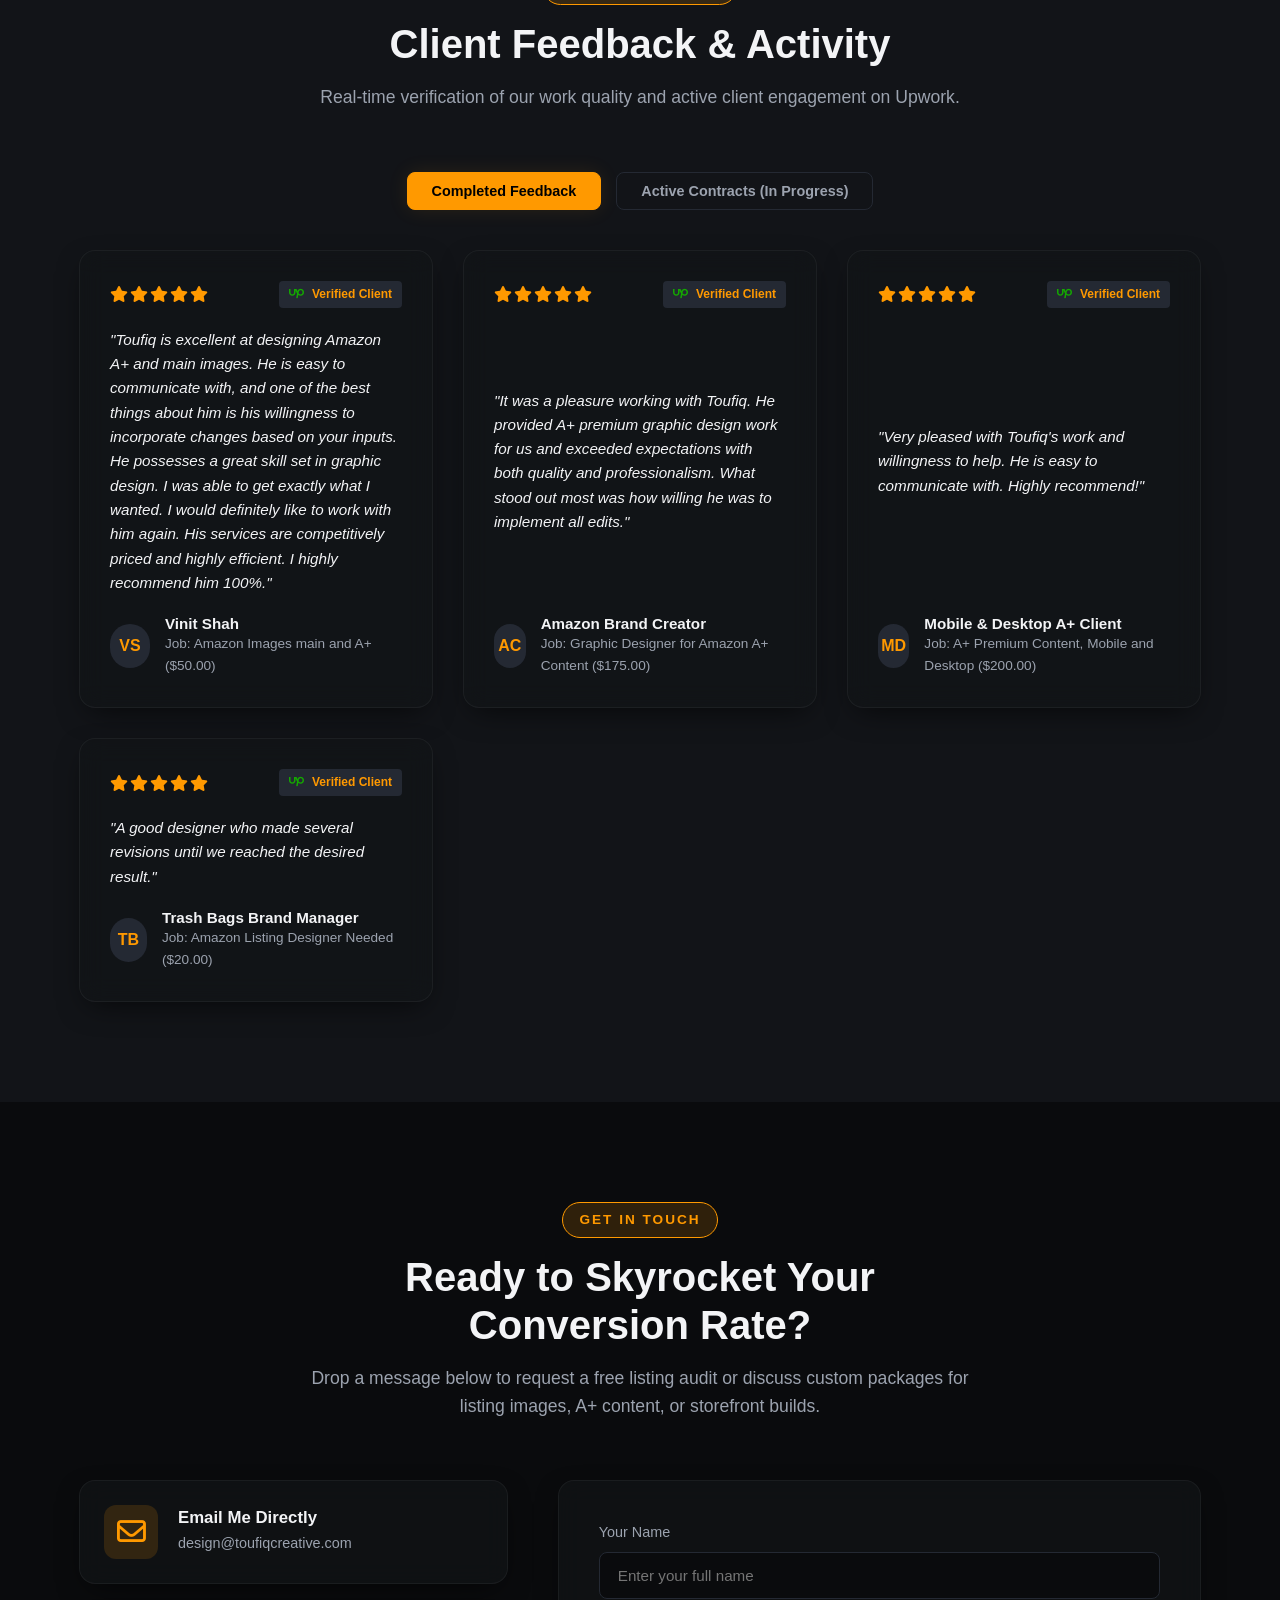
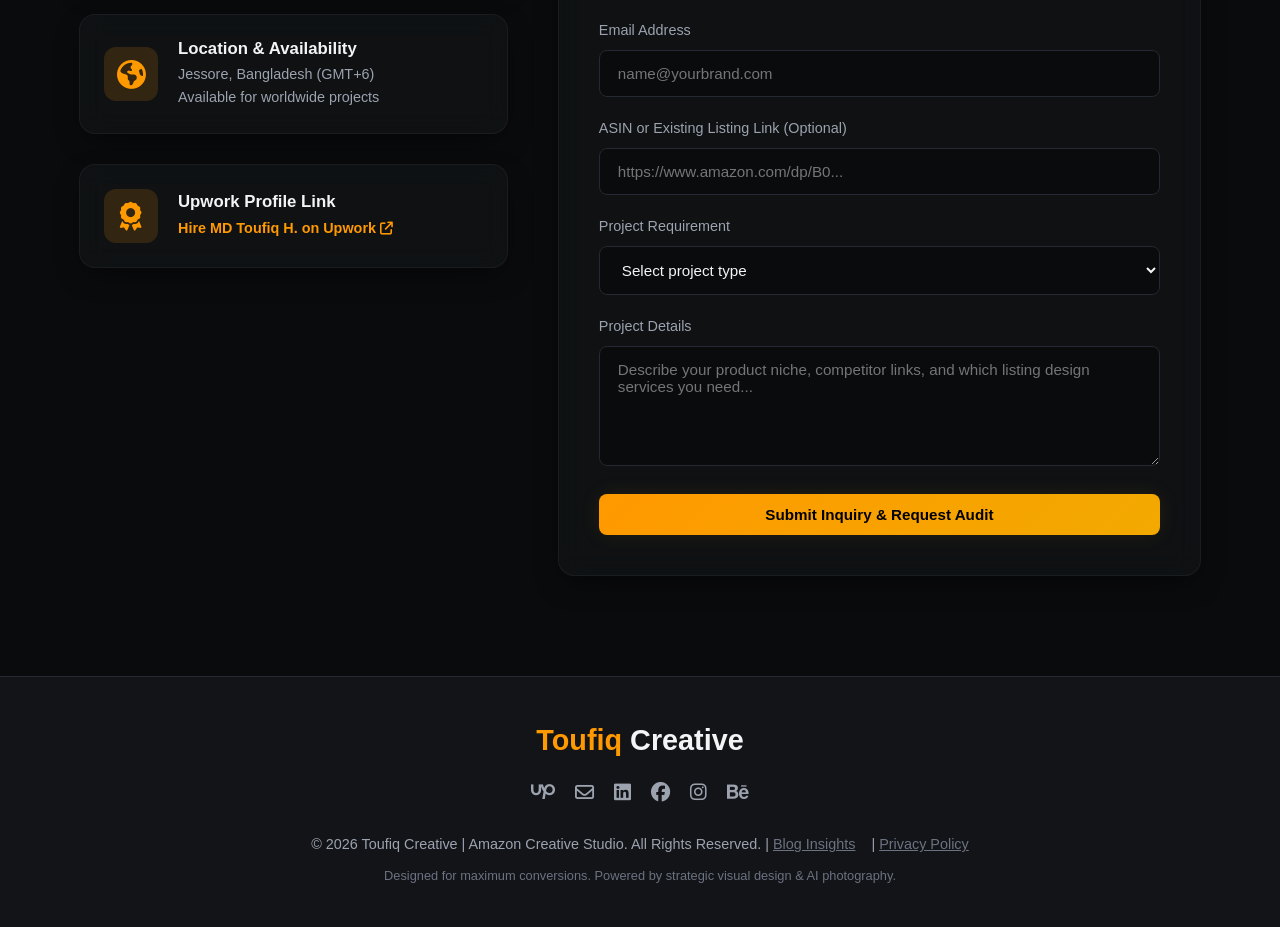
==== commit d139e918: "Add 5 new premium Amazon listing designs (Fresh Choice, Blackstone Dual Stove, Greens 1907 Carmelle," ====
--- a/index.html
+++ b/index.html
@@ -14,7 +14,7 @@
     <!-- FontAwesome for Icons -->
     <link rel="stylesheet" href="https://cdnjs.cloudflare.com/ajax/libs/font-awesome/6.6.0/css/all.min.css">
     <!-- Main Stylesheet -->
-    <link rel="stylesheet" href="style.css?v=4.1">
+    <link rel="stylesheet" href="style.css?v=4.2">
     <!-- Canonical & SEO Meta Tags -->
     <link rel="canonical" href="https://toufiqcreative.com/">
     <meta name="keywords" content="Amazon Storefront Design, Amazon Listing Images, Amazon A+ Content, Amazon EBC Design, Amazon Product Photography, Amazon Creative Agency, Toufiq Creative, Amazon FBA Conversion Optimization">
@@ -156,11 +156,11 @@
                     <!-- Before/After Slider Mockup inside Hero -->
                     <div class="slider-showcase" id="hero-slider">
                         <div class="slider-before">
-                            <img src="images/zippo_before.jpg?v=4.1" alt="Amazon Listing Infographics Before Design - Toufiq Creative" id="hero-img-before">
+                            <img src="images/zippo_before.jpg?v=4.2" alt="Amazon Listing Infographics Before Design - Toufiq Creative" id="hero-img-before">
                             <div class="slider-label label-before">Basic Listing (Before)</div>
                         </div>
                         <div class="slider-after" id="hero-slider-after">
-                            <img src="images/zippo_after.jpg?v=4.1" alt="Premium Amazon Listing Design After - Toufiq Creative Conversion Optimization" id="hero-img-after">
+                            <img src="images/zippo_after.jpg?v=4.2" alt="Premium Amazon Listing Design After - Toufiq Creative Conversion Optimization" id="hero-img-after">
                             <div class="slider-label label-after font-weight-bold">Optimized Listing (After)</div>
                         </div>
                         <div class="slider-handle" id="hero-slider-handle">
@@ -1131,6 +1131,6 @@
     </div>
 
     <!-- Main Controller JavaScript -->
-    <script src="app.js?v=4.1"></script>
+    <script src="app.js?v=4.2"></script>
 </body>
 </html>
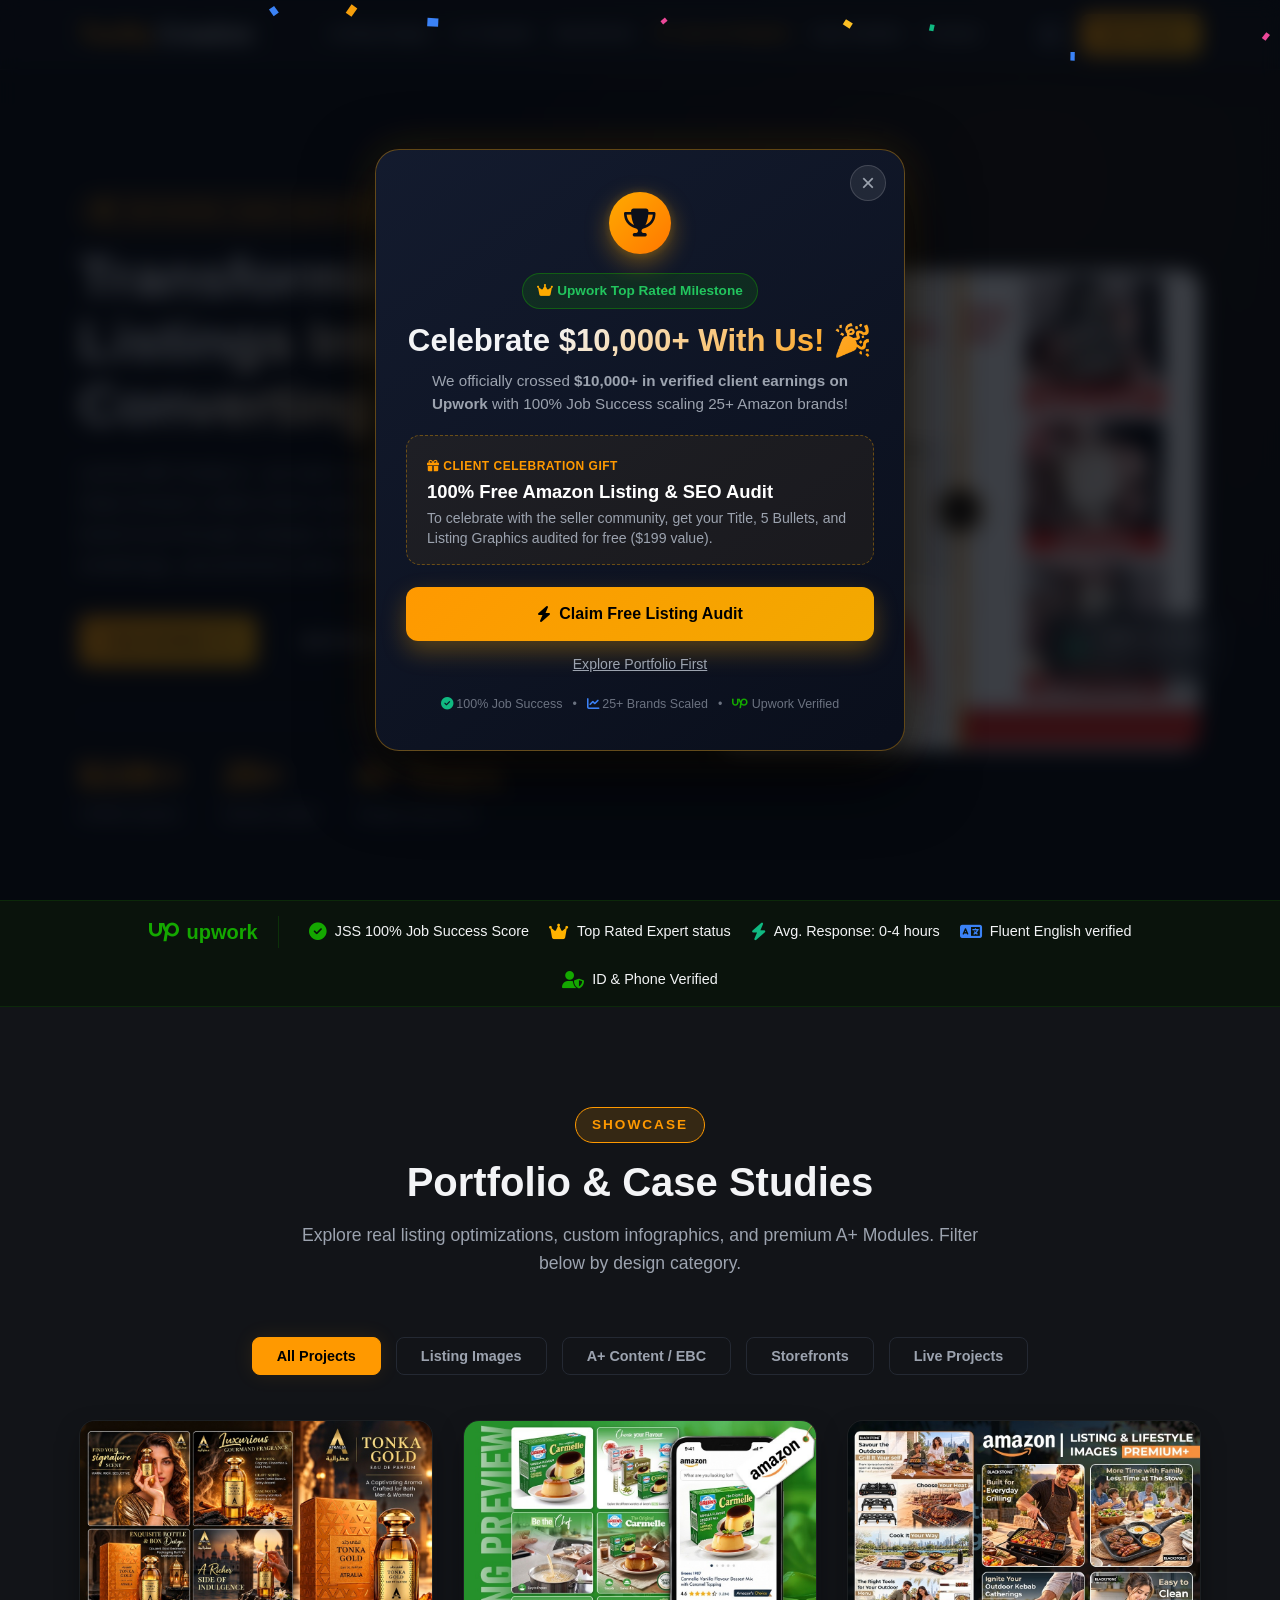
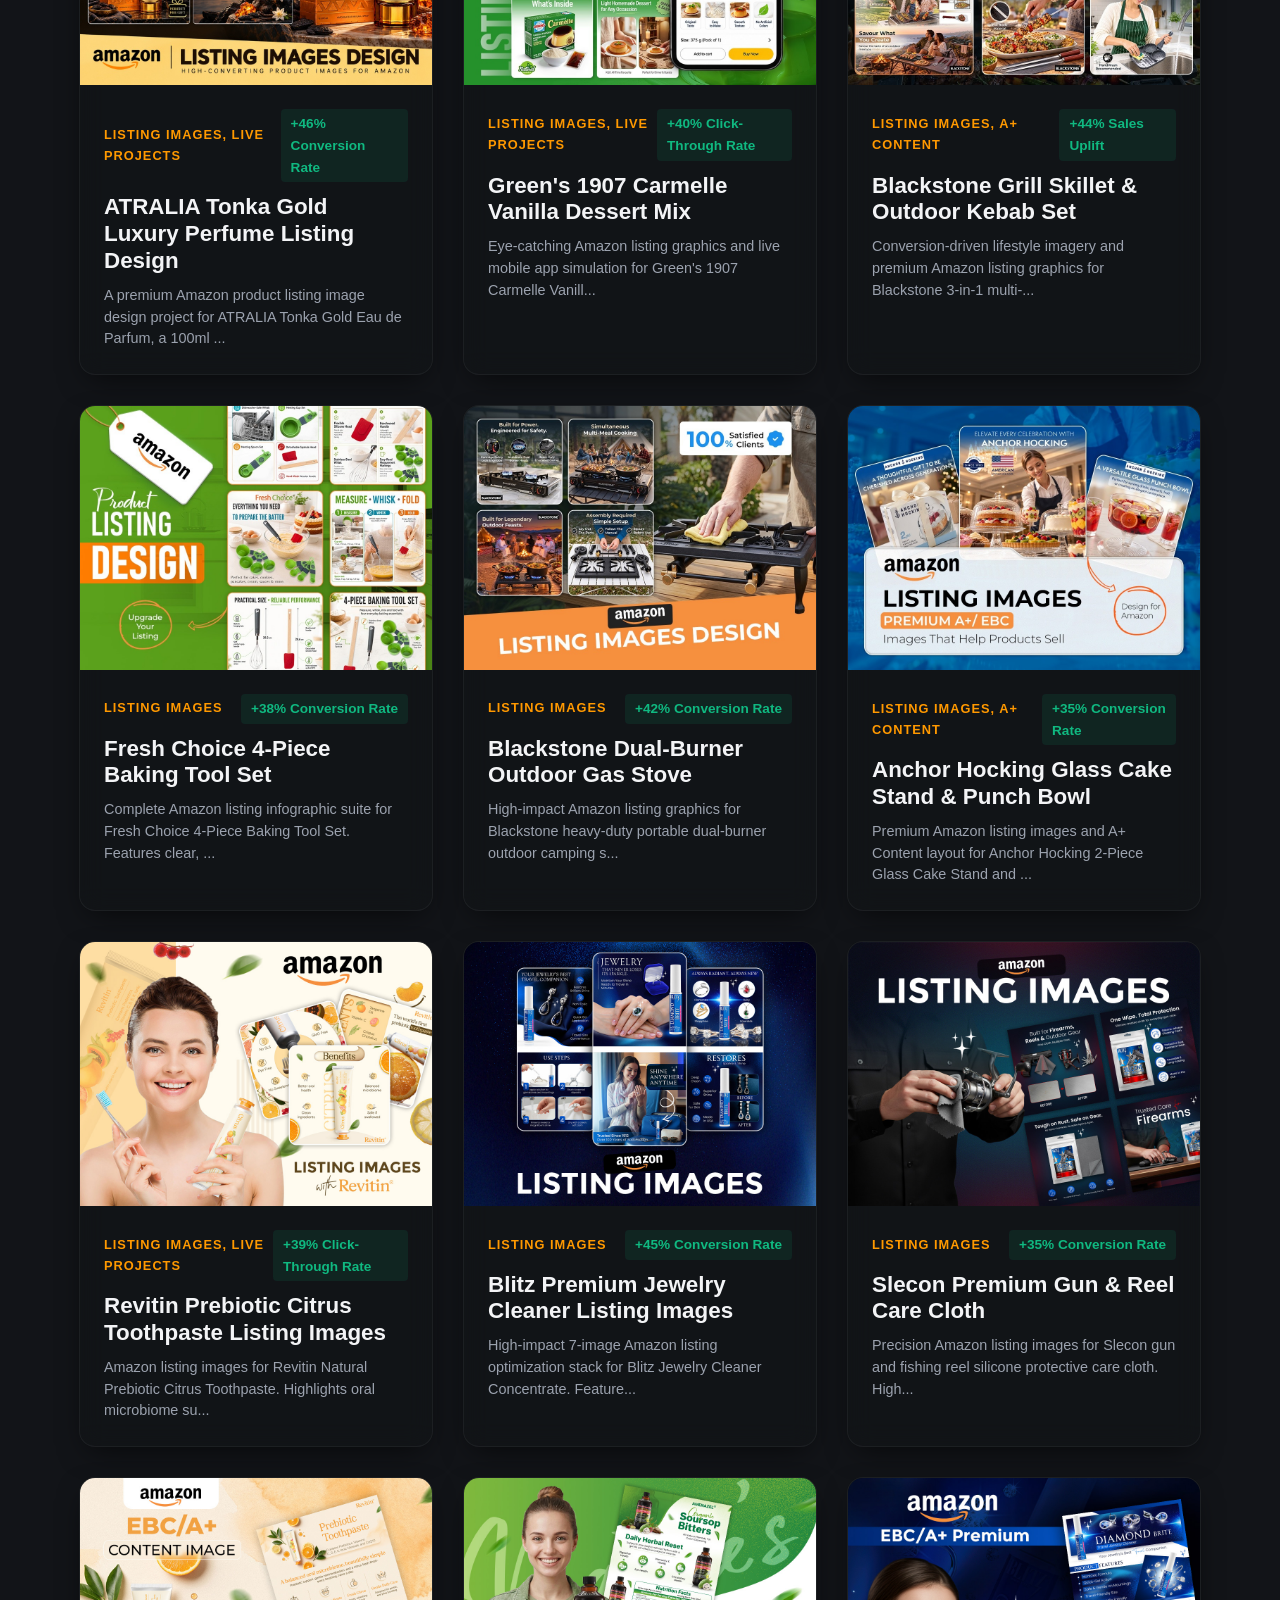
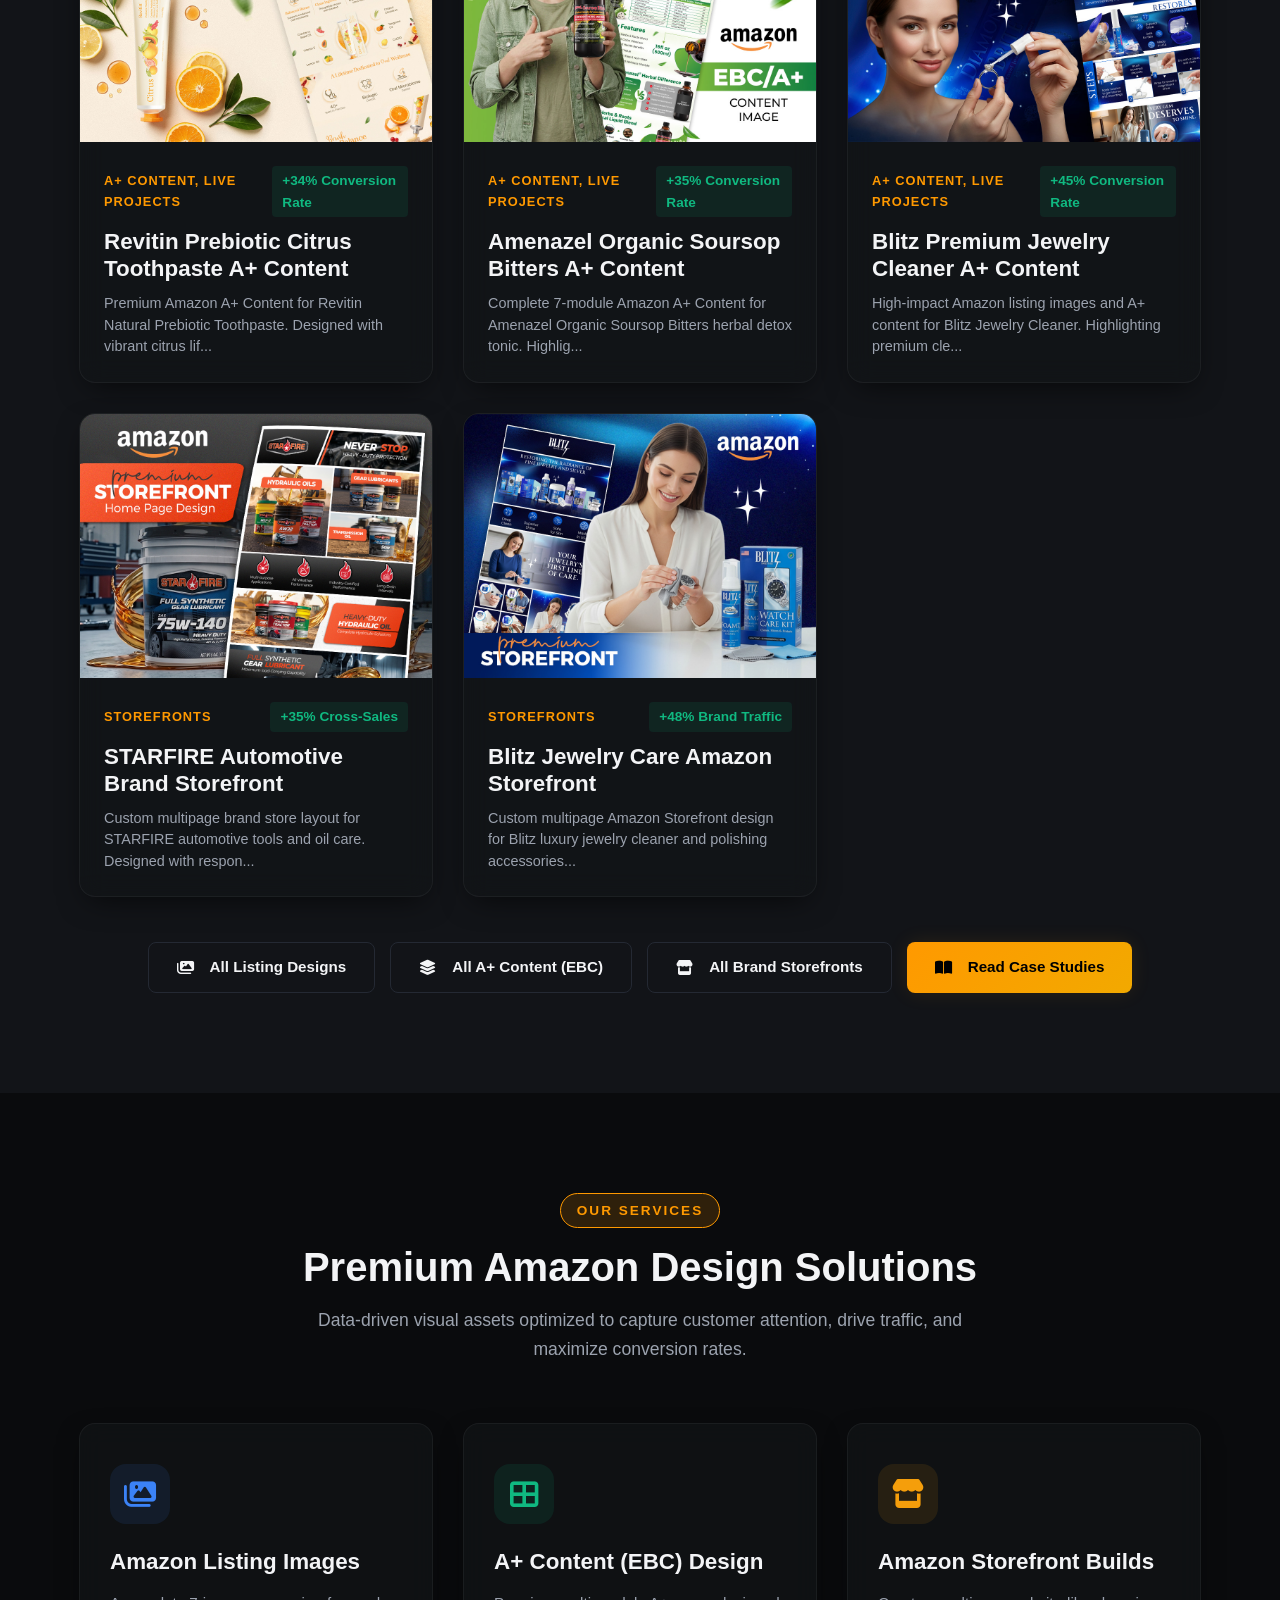
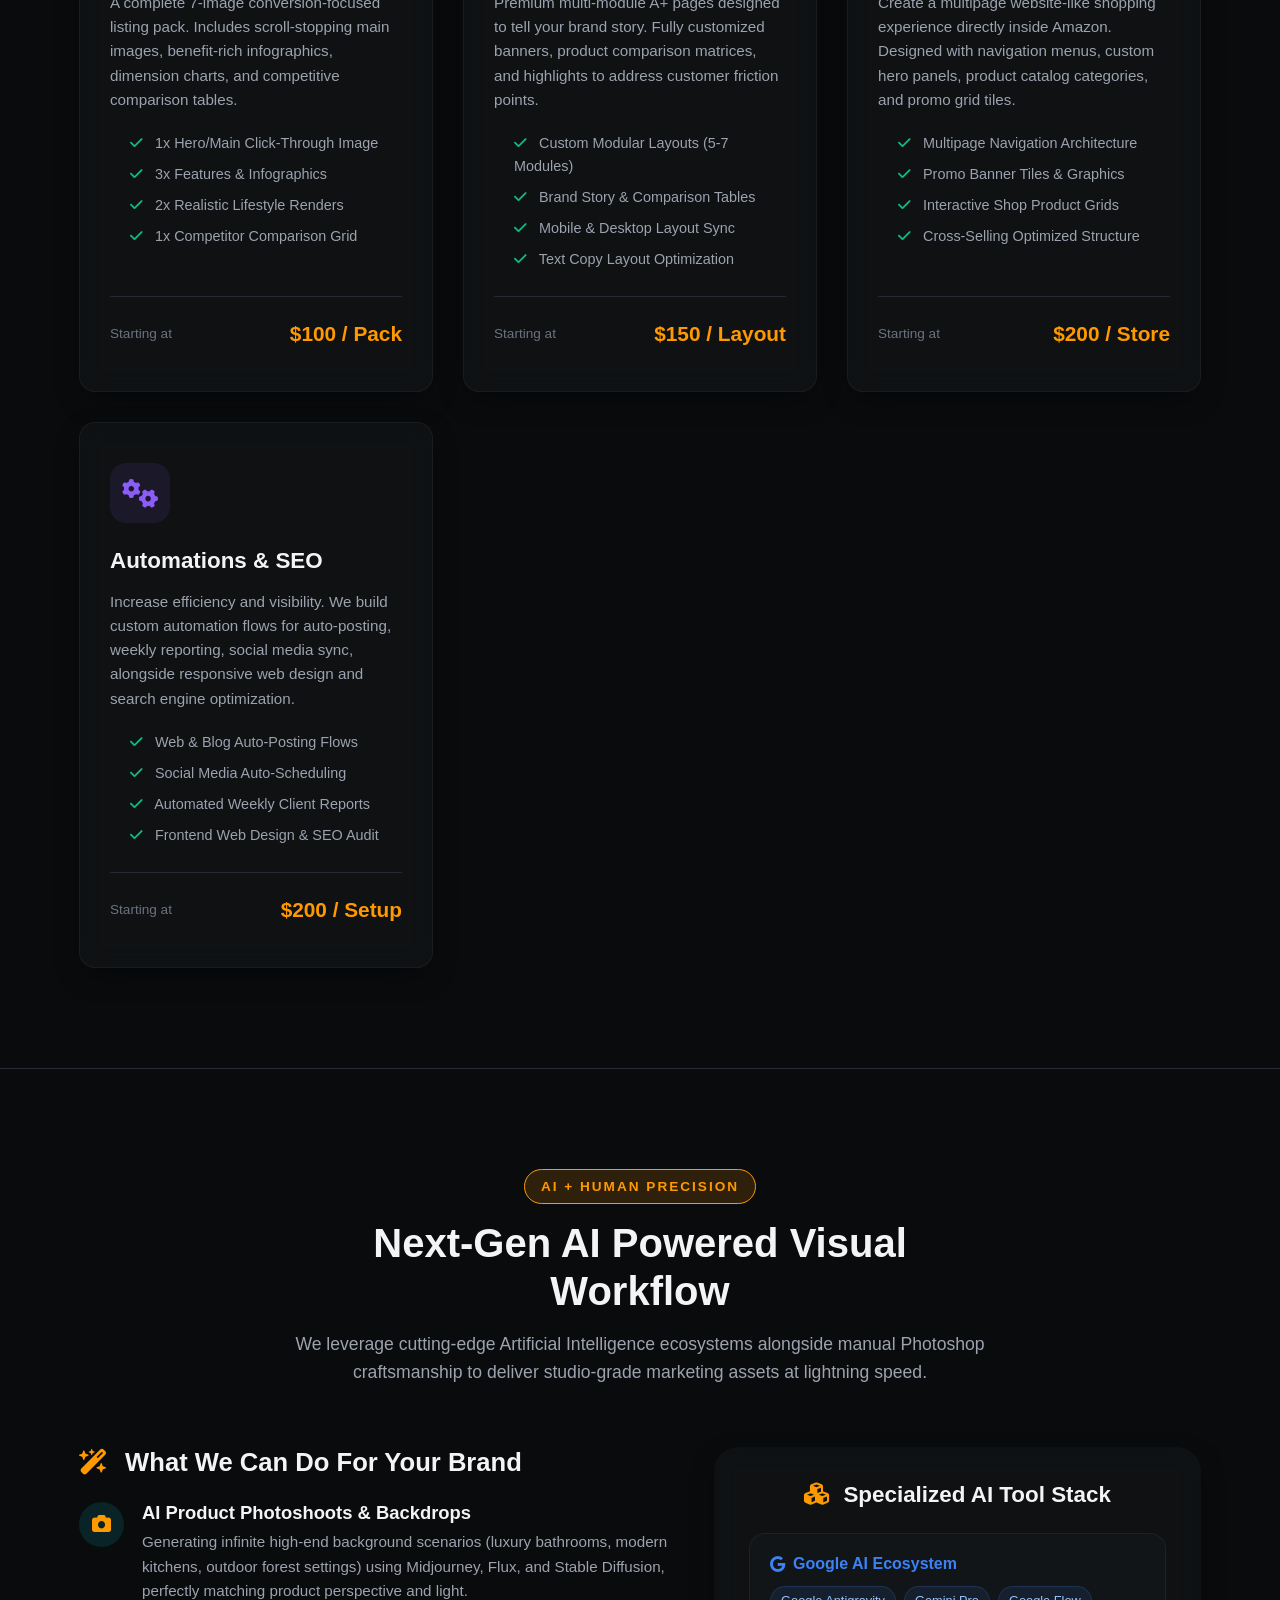
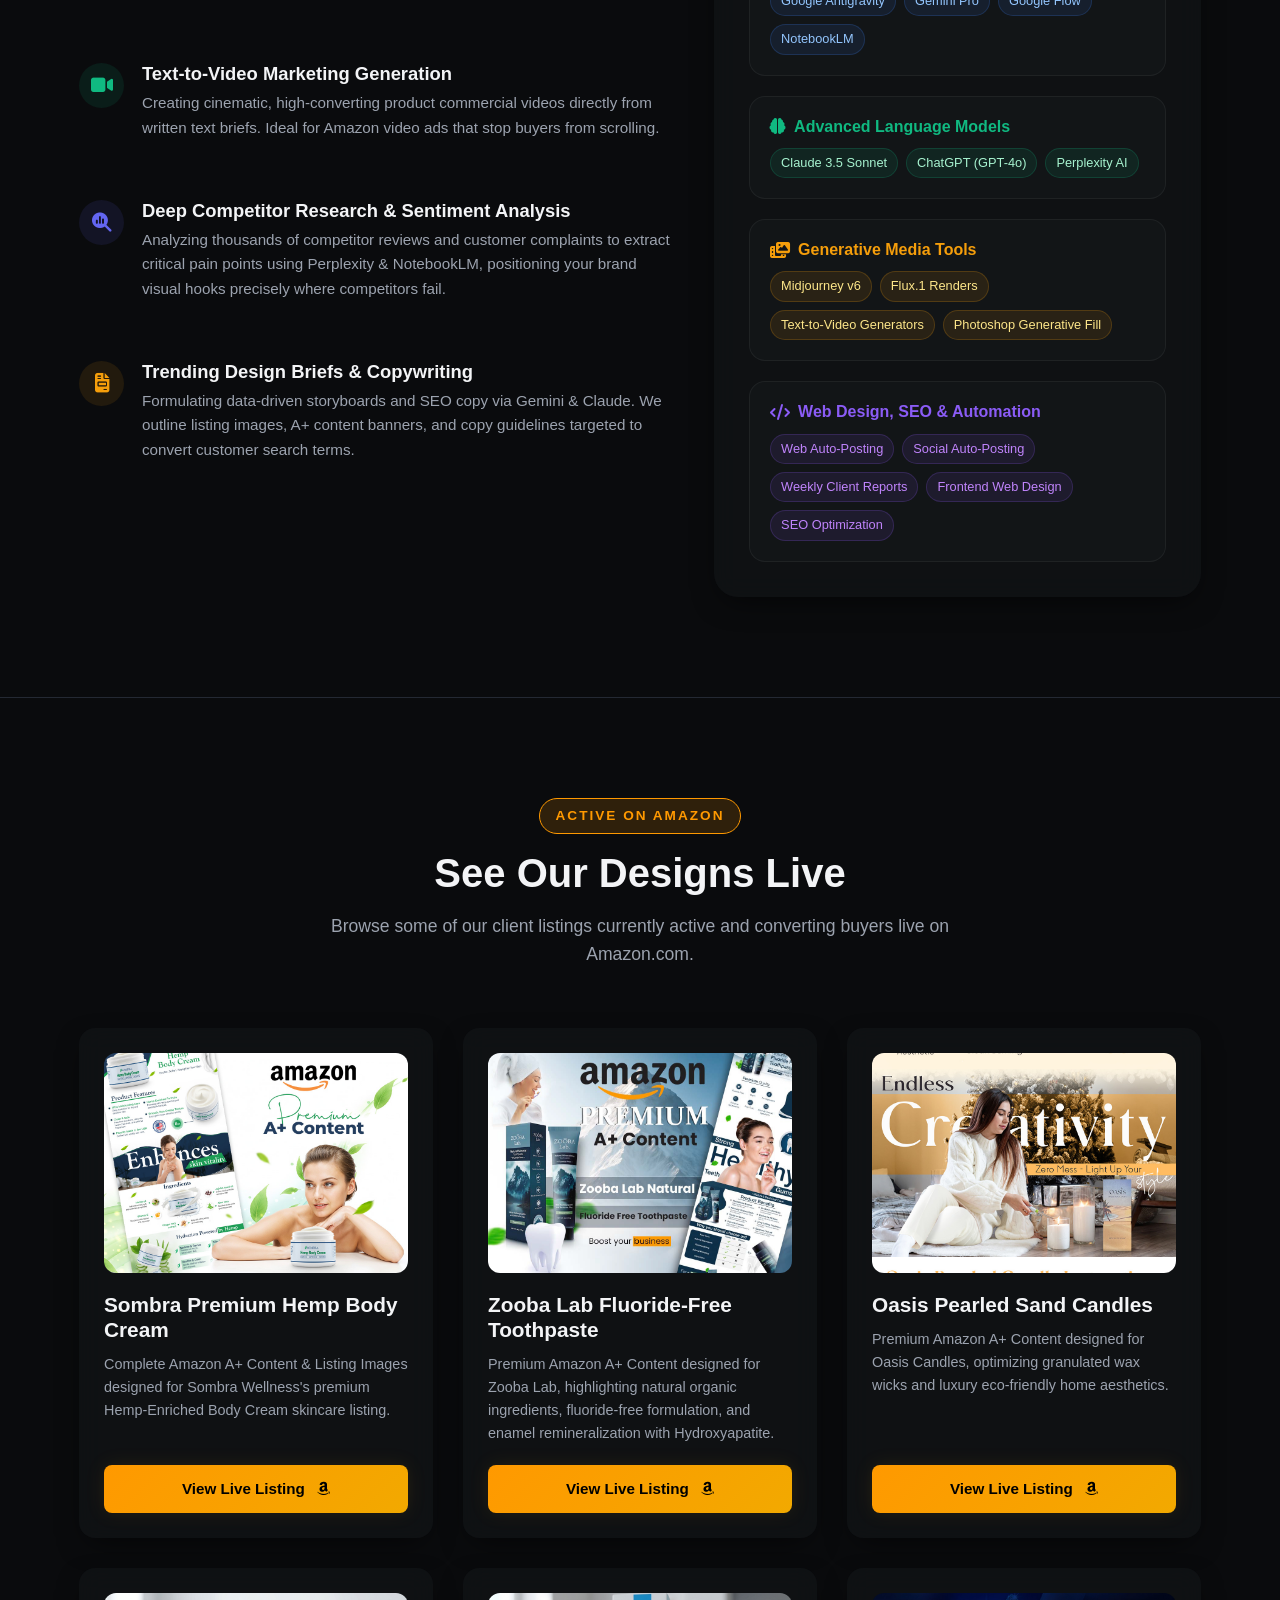
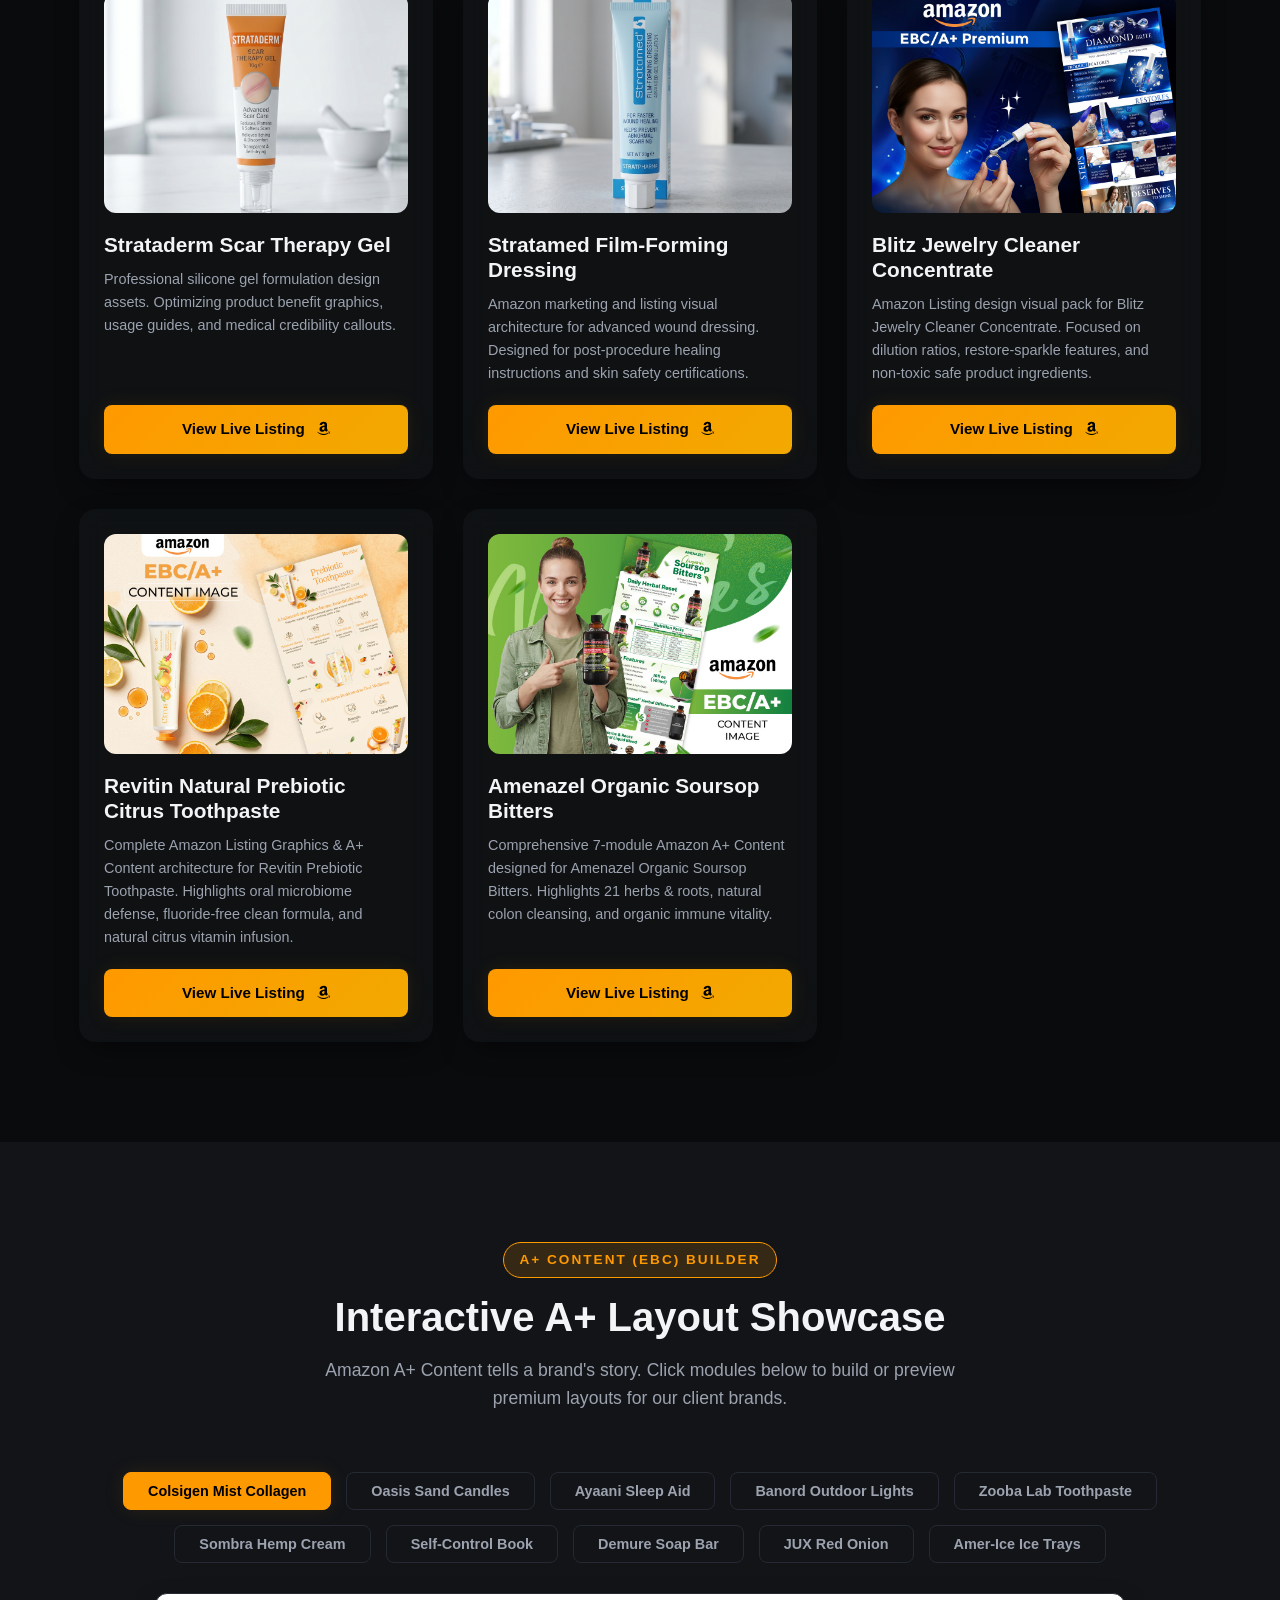
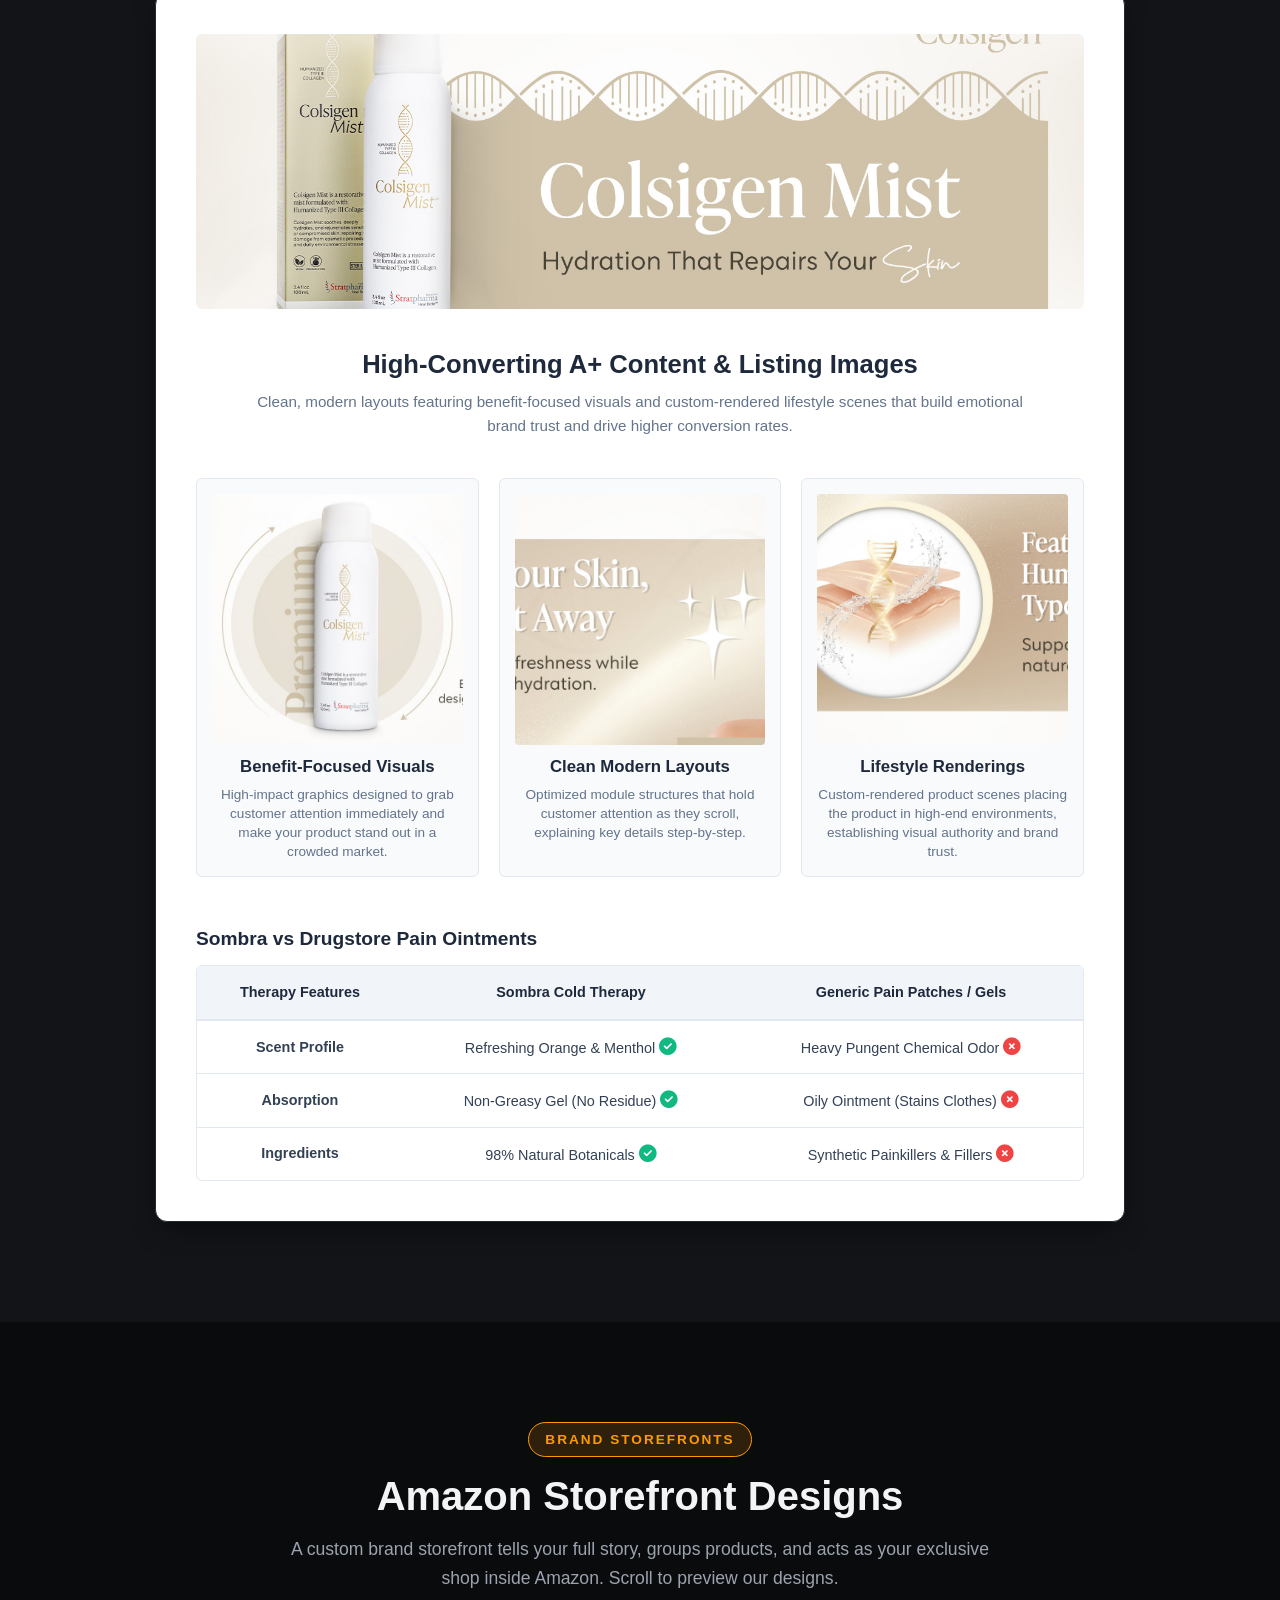
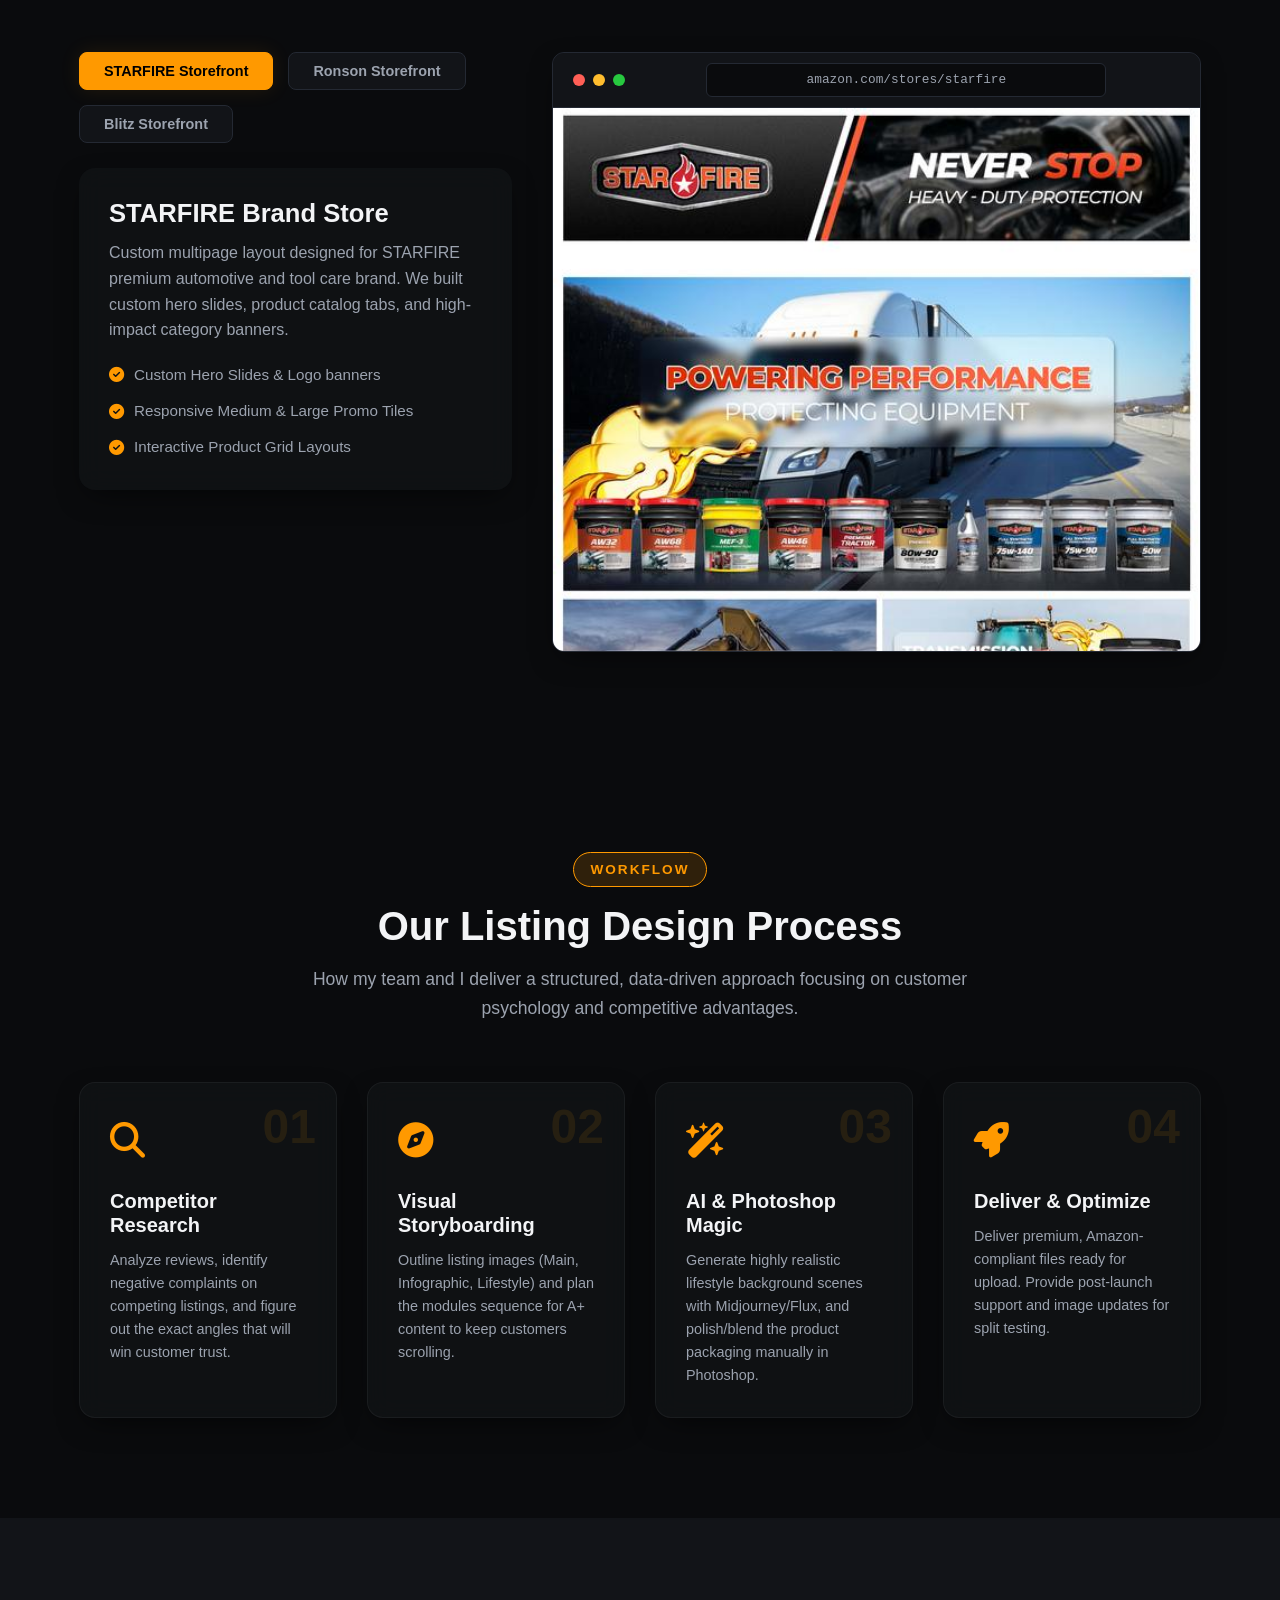
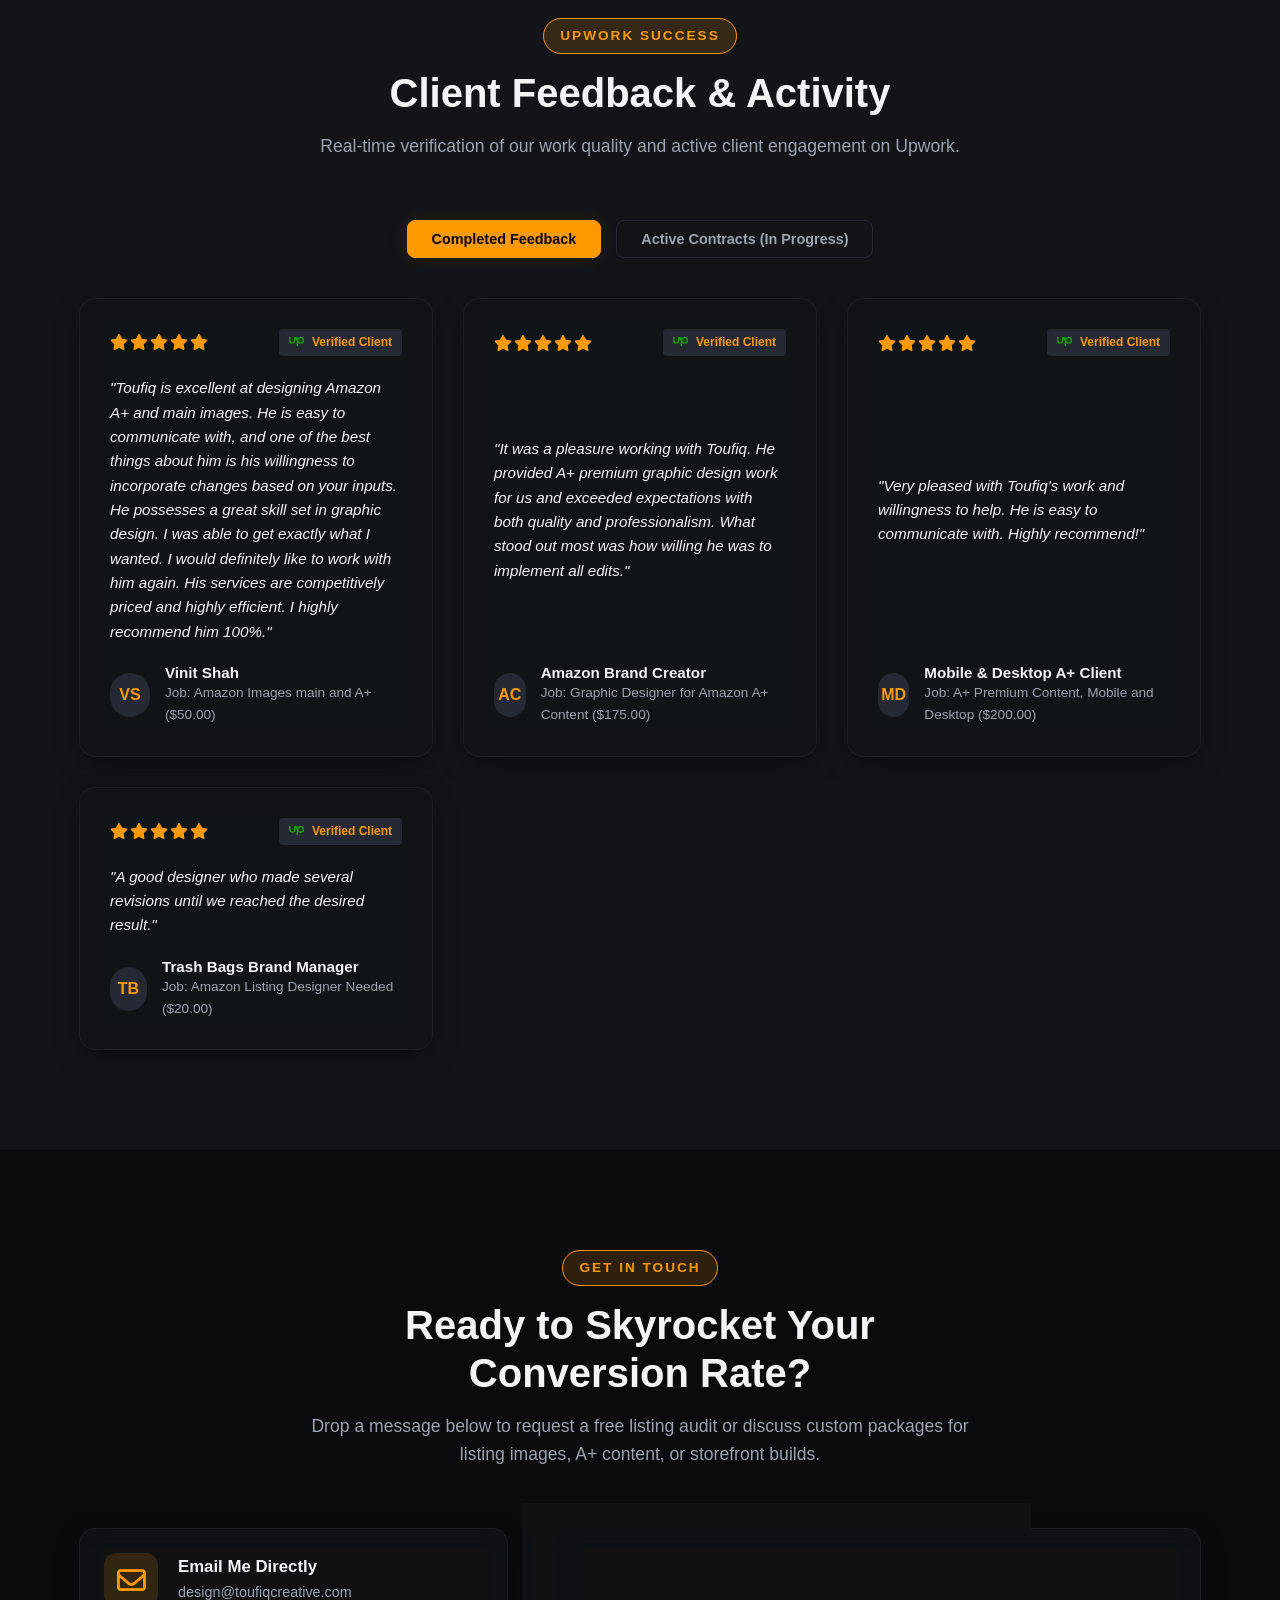
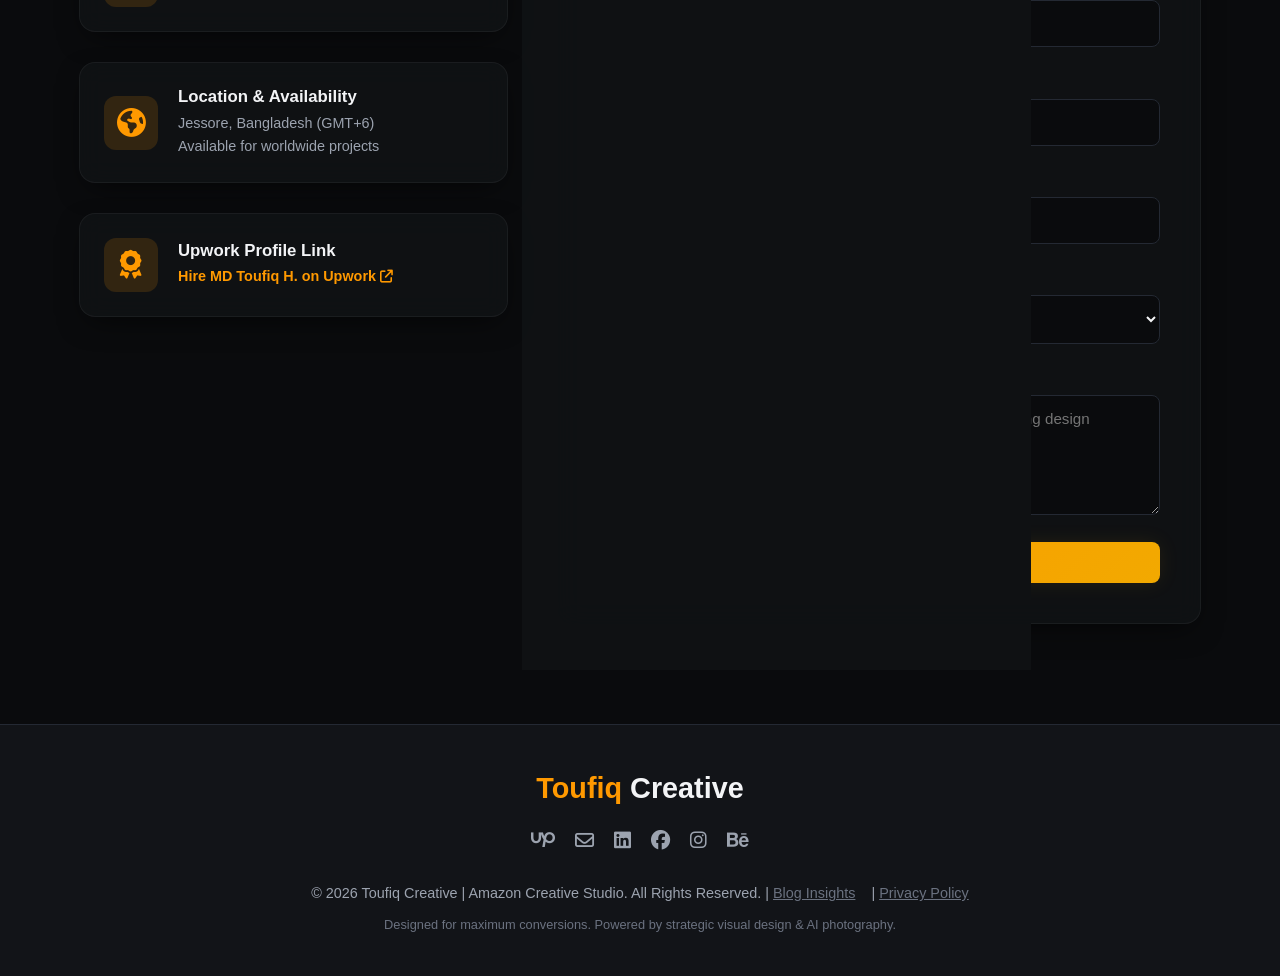
==== commit 5205b015: "Add ATRALIA Tonka Gold Luxury Perfume listing design project with interactive 5-slide modal gallery " ====
--- a/index.html
+++ b/index.html
@@ -14,7 +14,7 @@
     <!-- FontAwesome for Icons -->
     <link rel="stylesheet" href="https://cdnjs.cloudflare.com/ajax/libs/font-awesome/6.6.0/css/all.min.css">
     <!-- Main Stylesheet -->
-    <link rel="stylesheet" href="style.css?v=4.2">
+    <link rel="stylesheet" href="style.css?v=4.3">
     <!-- Canonical & SEO Meta Tags -->
     <link rel="canonical" href="https://toufiqcreative.com/">
     <meta name="keywords" content="Amazon Storefront Design, Amazon Listing Images, Amazon A+ Content, Amazon EBC Design, Amazon Product Photography, Amazon Creative Agency, Toufiq Creative, Amazon FBA Conversion Optimization">
@@ -156,11 +156,11 @@
                     <!-- Before/After Slider Mockup inside Hero -->
                     <div class="slider-showcase" id="hero-slider">
                         <div class="slider-before">
-                            <img src="images/zippo_before.jpg?v=4.2" alt="Amazon Listing Infographics Before Design - Toufiq Creative" id="hero-img-before">
+                            <img src="images/zippo_before.jpg?v=4.3" alt="Amazon Listing Infographics Before Design - Toufiq Creative" id="hero-img-before">
                             <div class="slider-label label-before">Basic Listing (Before)</div>
                         </div>
                         <div class="slider-after" id="hero-slider-after">
-                            <img src="images/zippo_after.jpg?v=4.2" alt="Premium Amazon Listing Design After - Toufiq Creative Conversion Optimization" id="hero-img-after">
+                            <img src="images/zippo_after.jpg?v=4.3" alt="Premium Amazon Listing Design After - Toufiq Creative Conversion Optimization" id="hero-img-after">
                             <div class="slider-label label-after font-weight-bold">Optimized Listing (After)</div>
                         </div>
                         <div class="slider-handle" id="hero-slider-handle">
@@ -1131,6 +1131,6 @@
     </div>
 
     <!-- Main Controller JavaScript -->
-    <script src="app.js?v=4.2"></script>
+    <script src="app.js?v=4.3"></script>
 </body>
 </html>
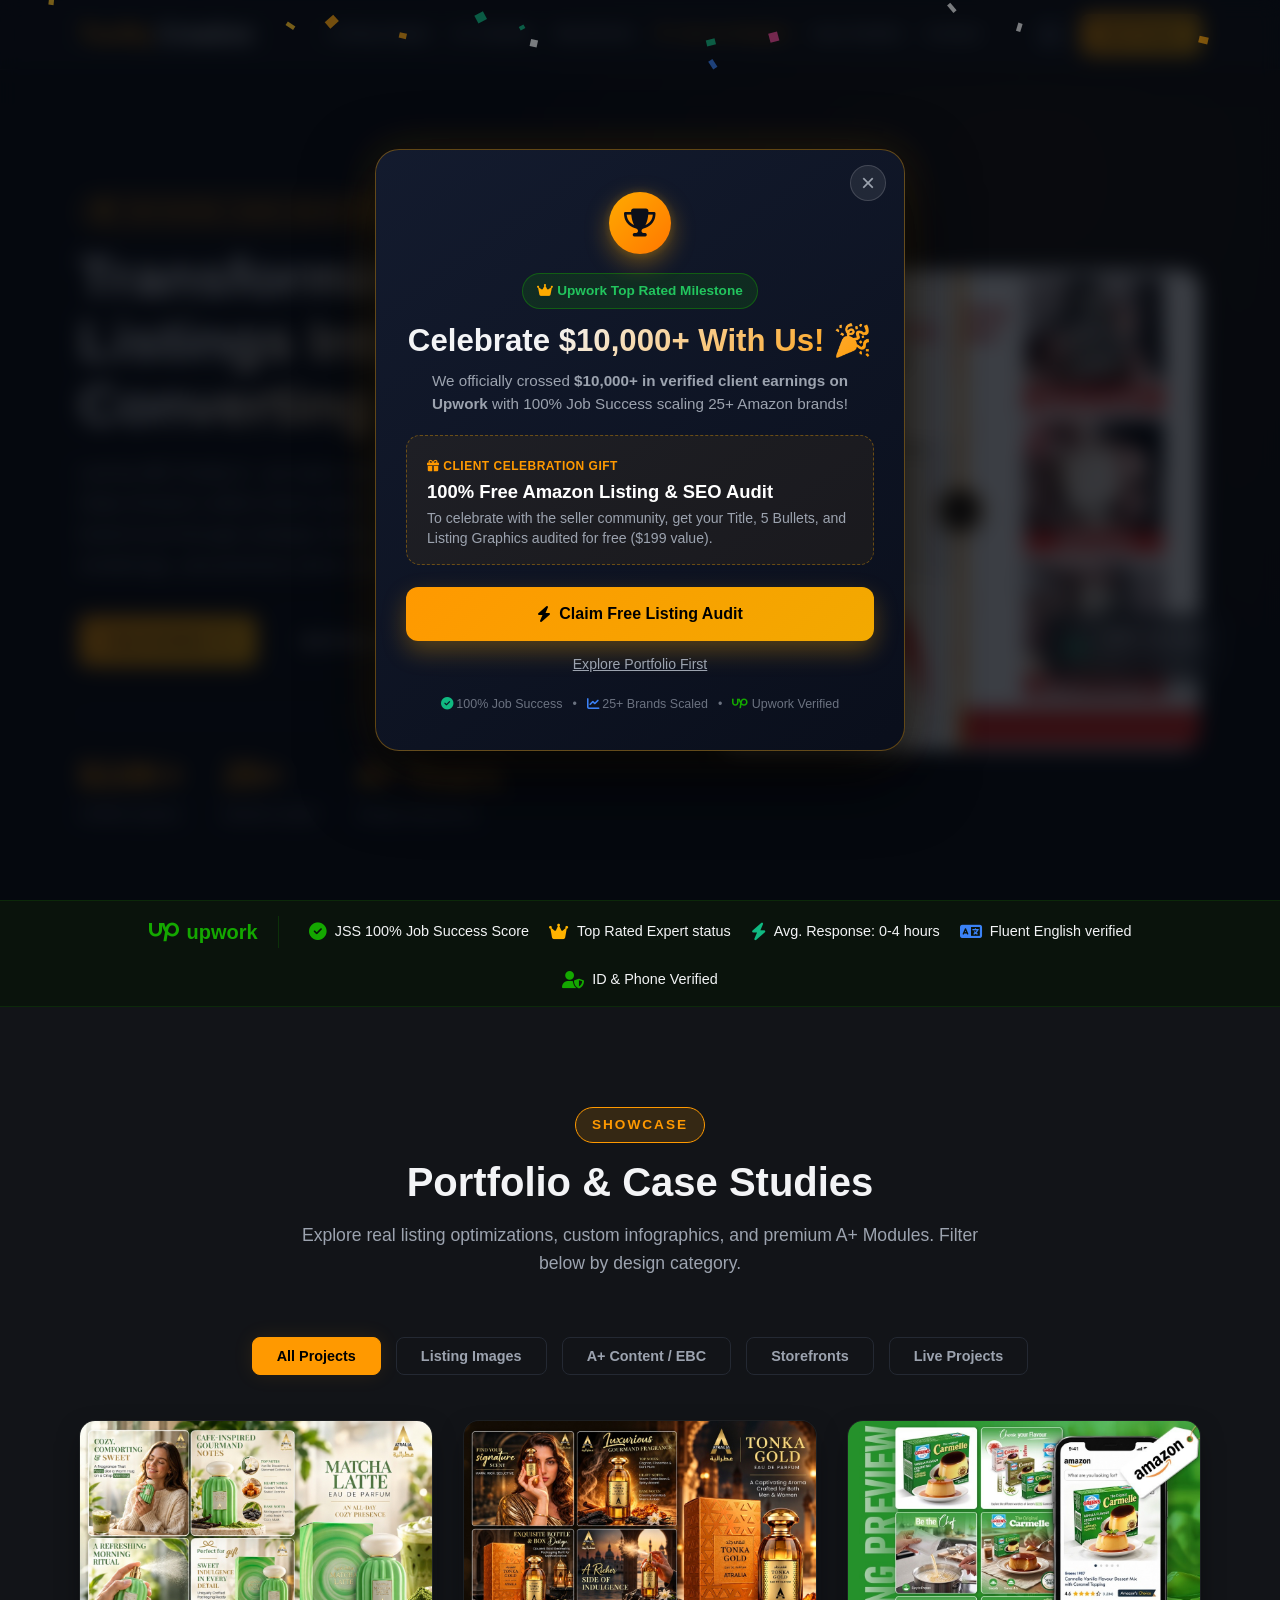
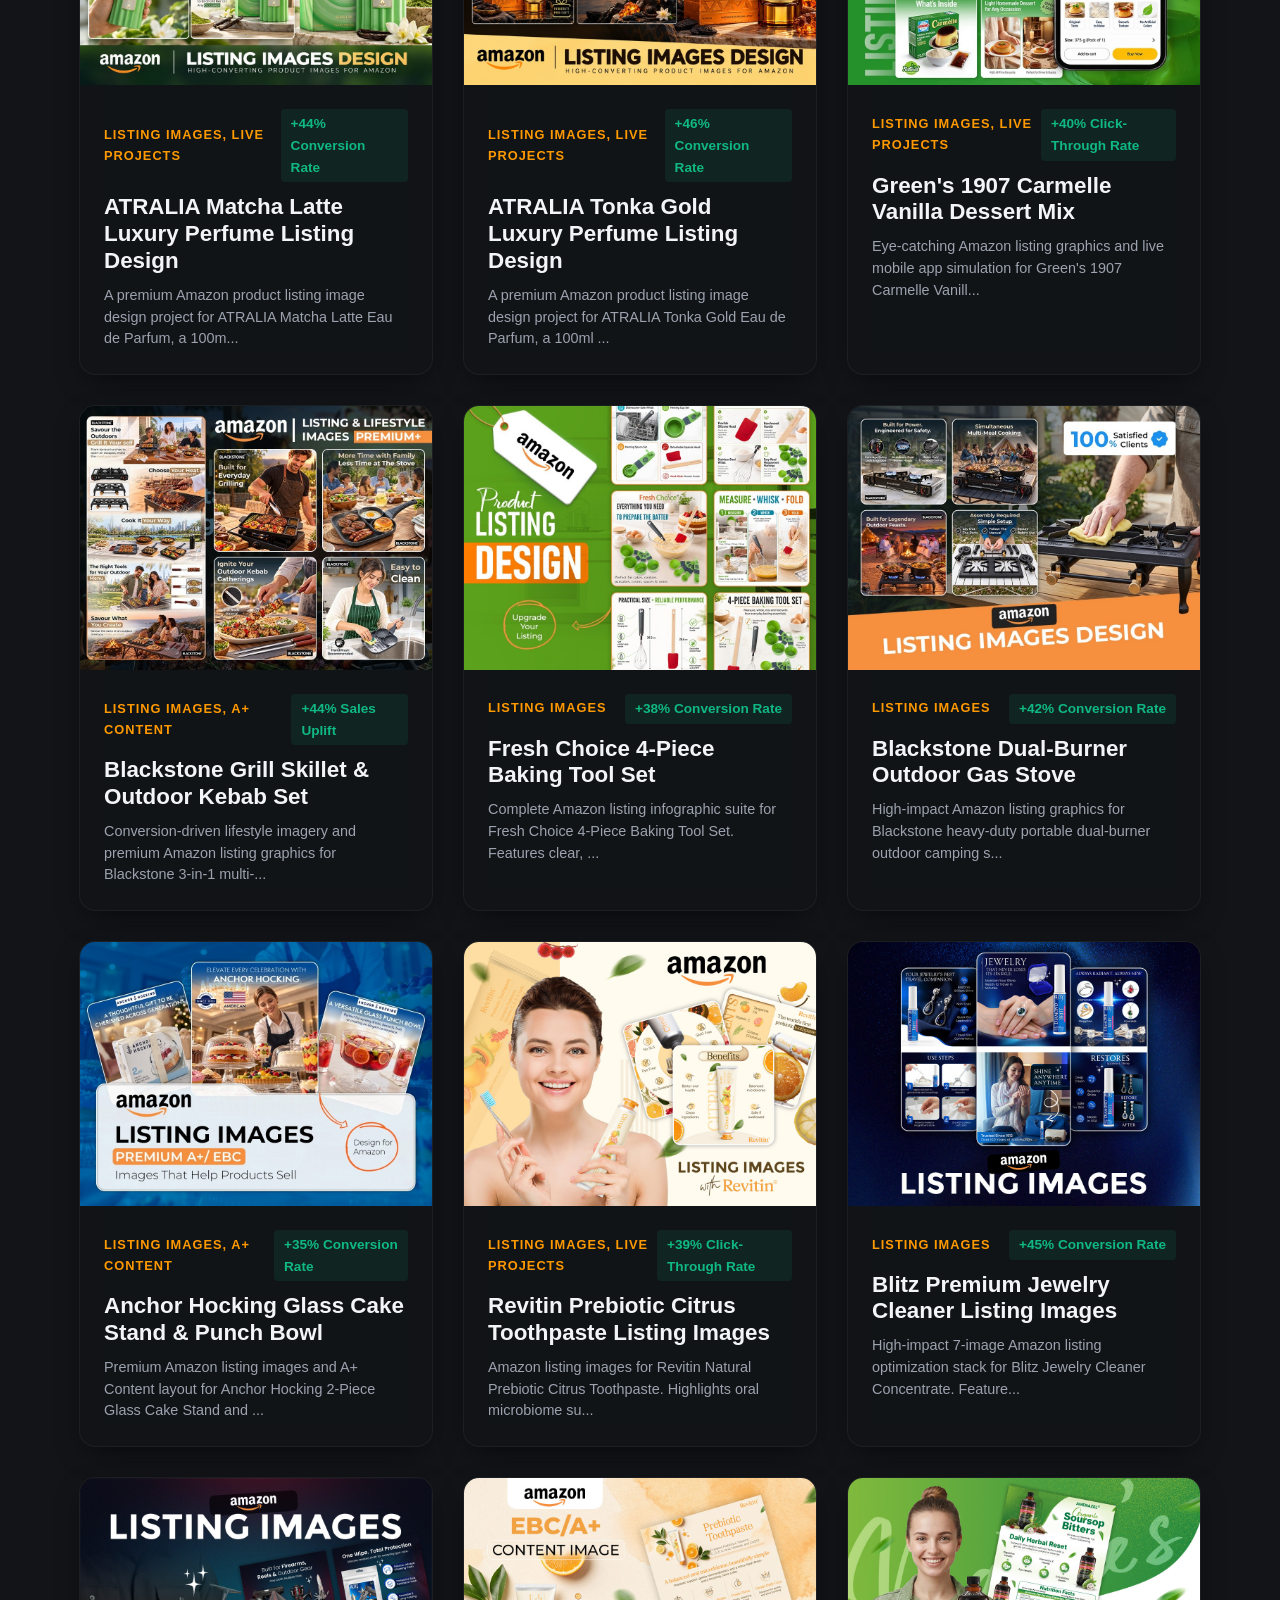
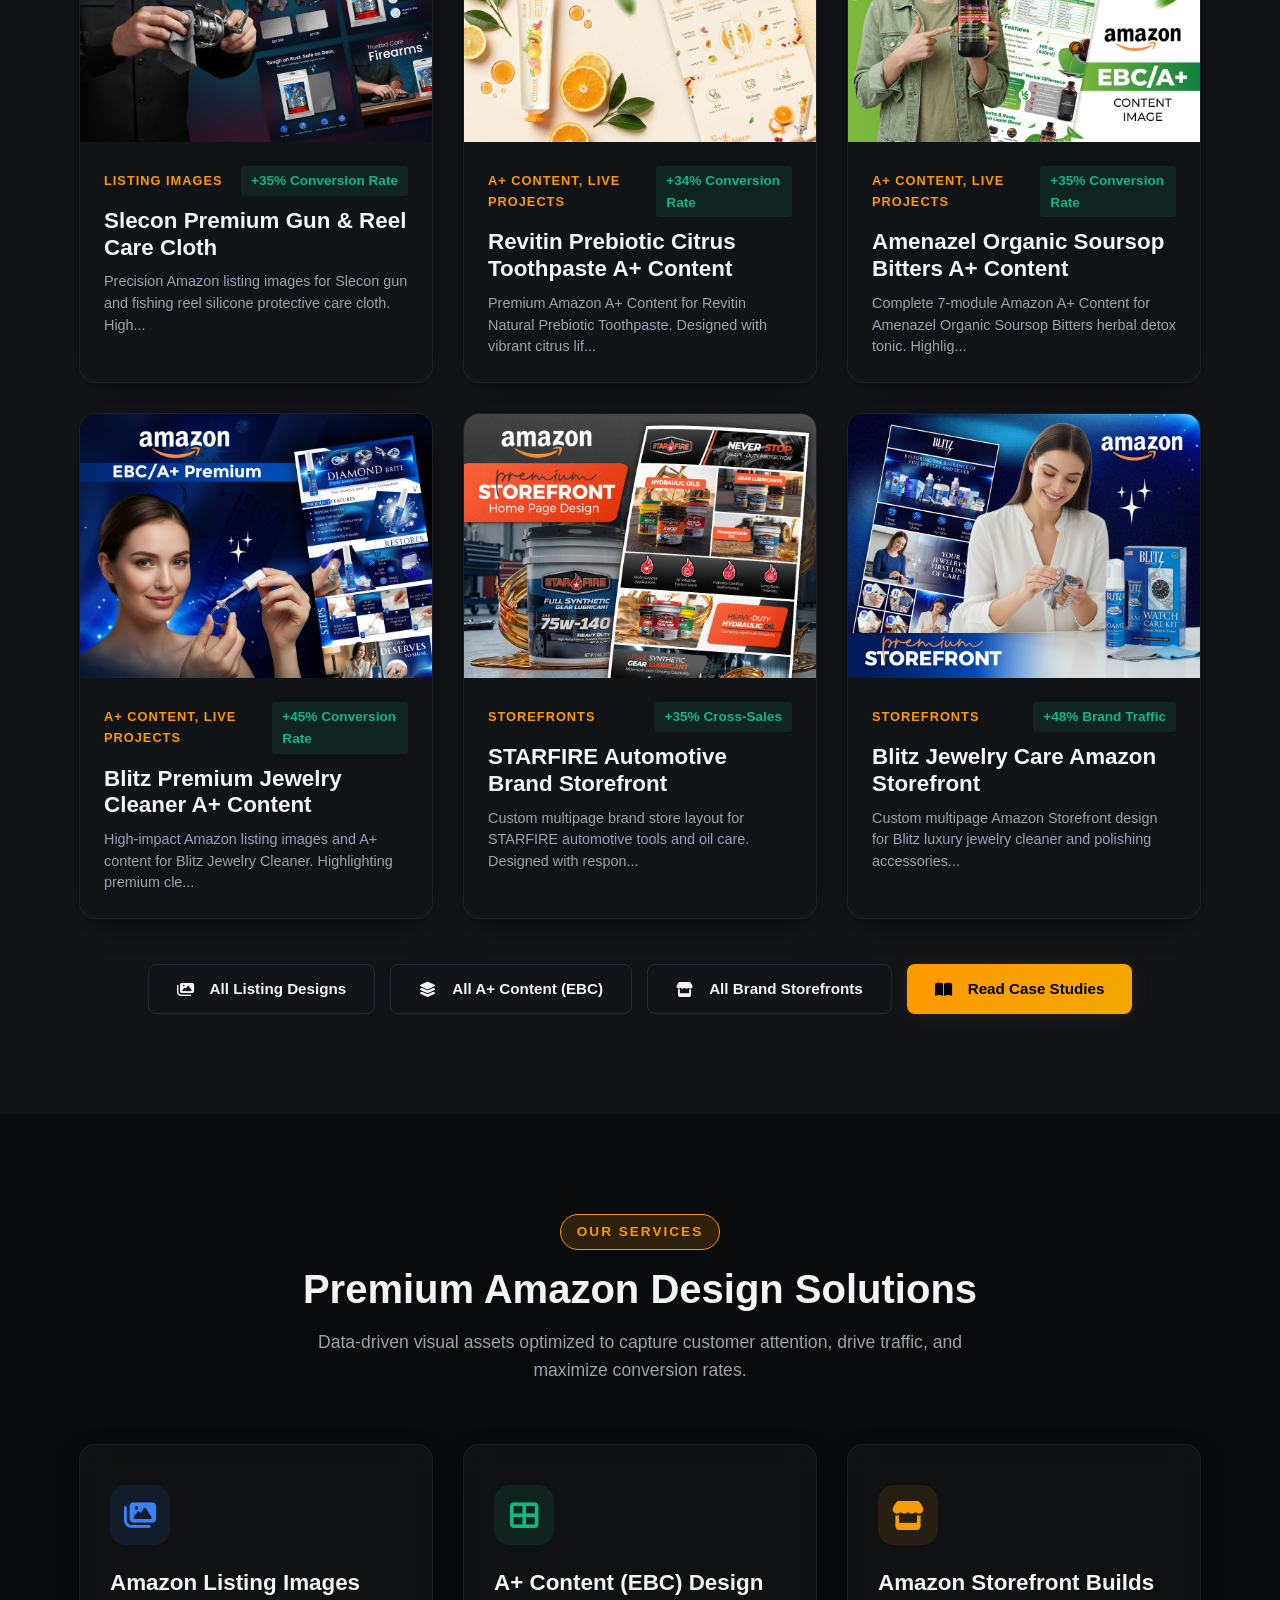
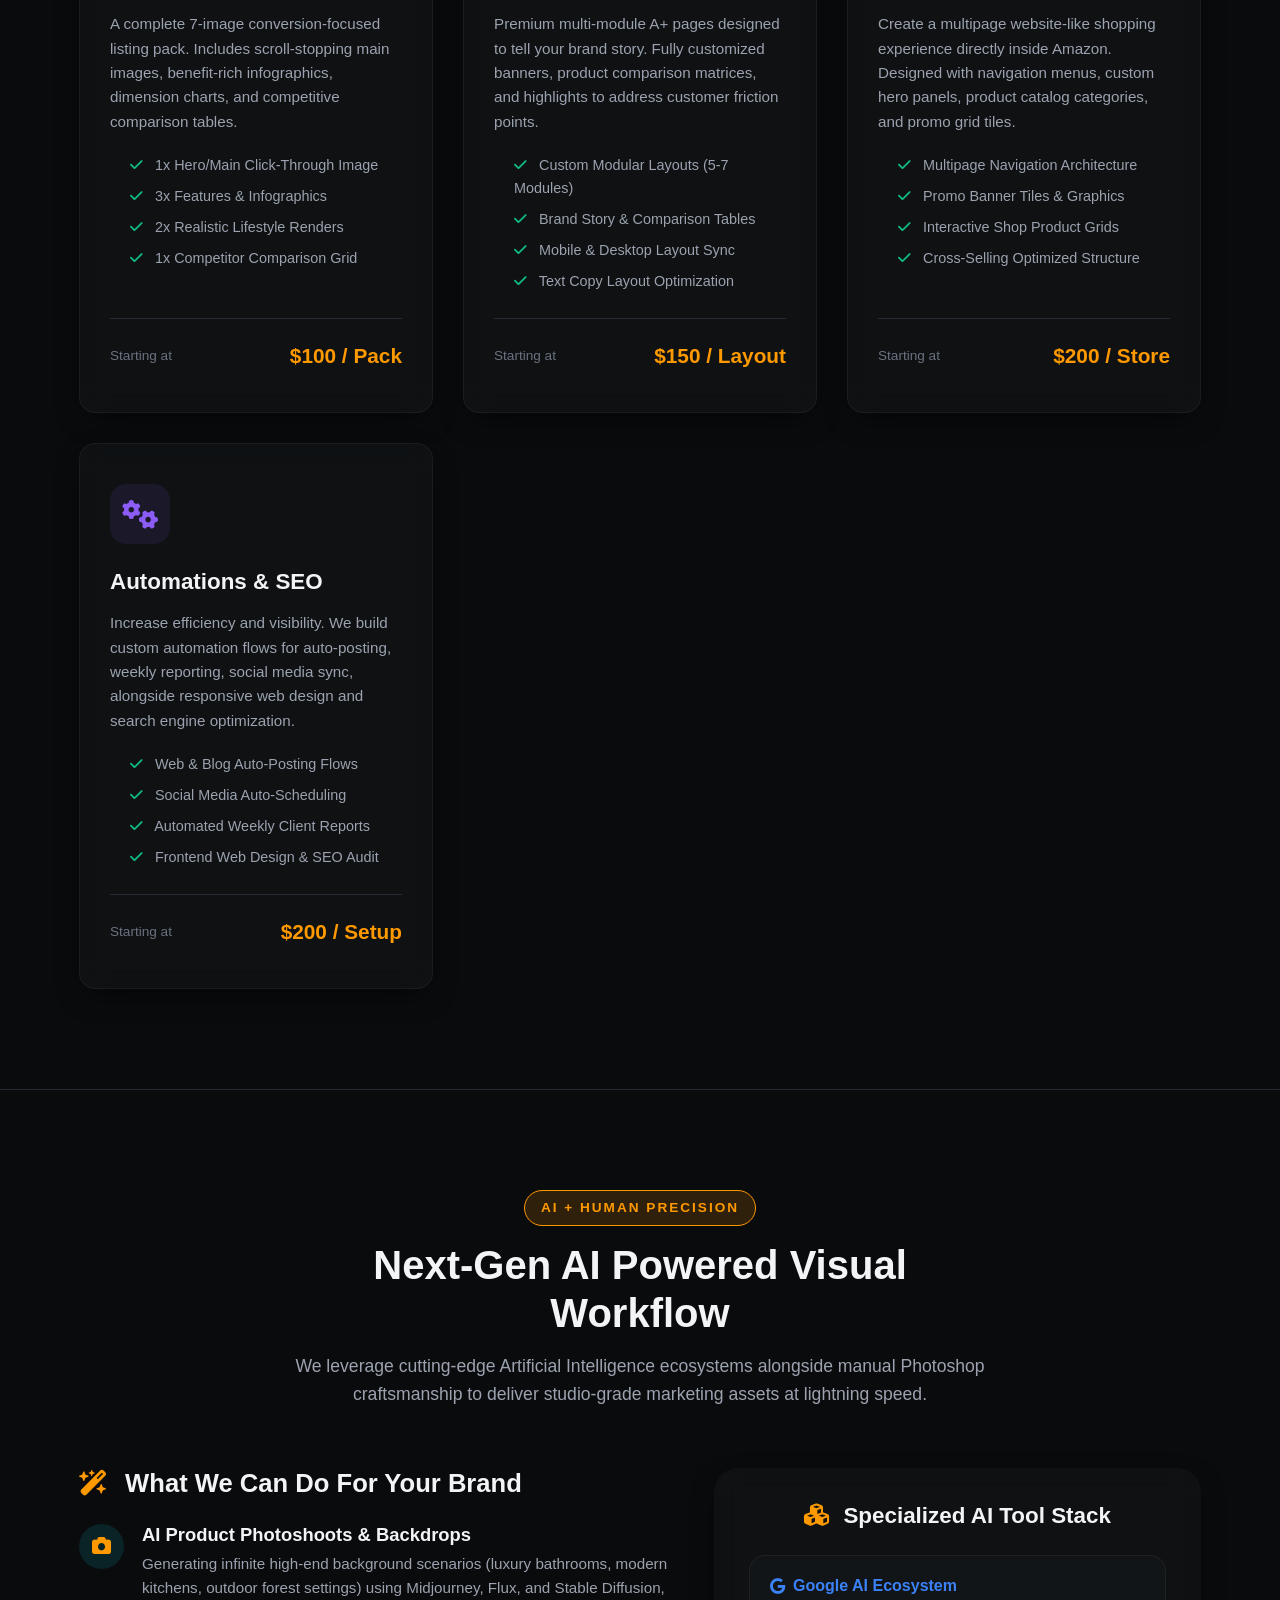
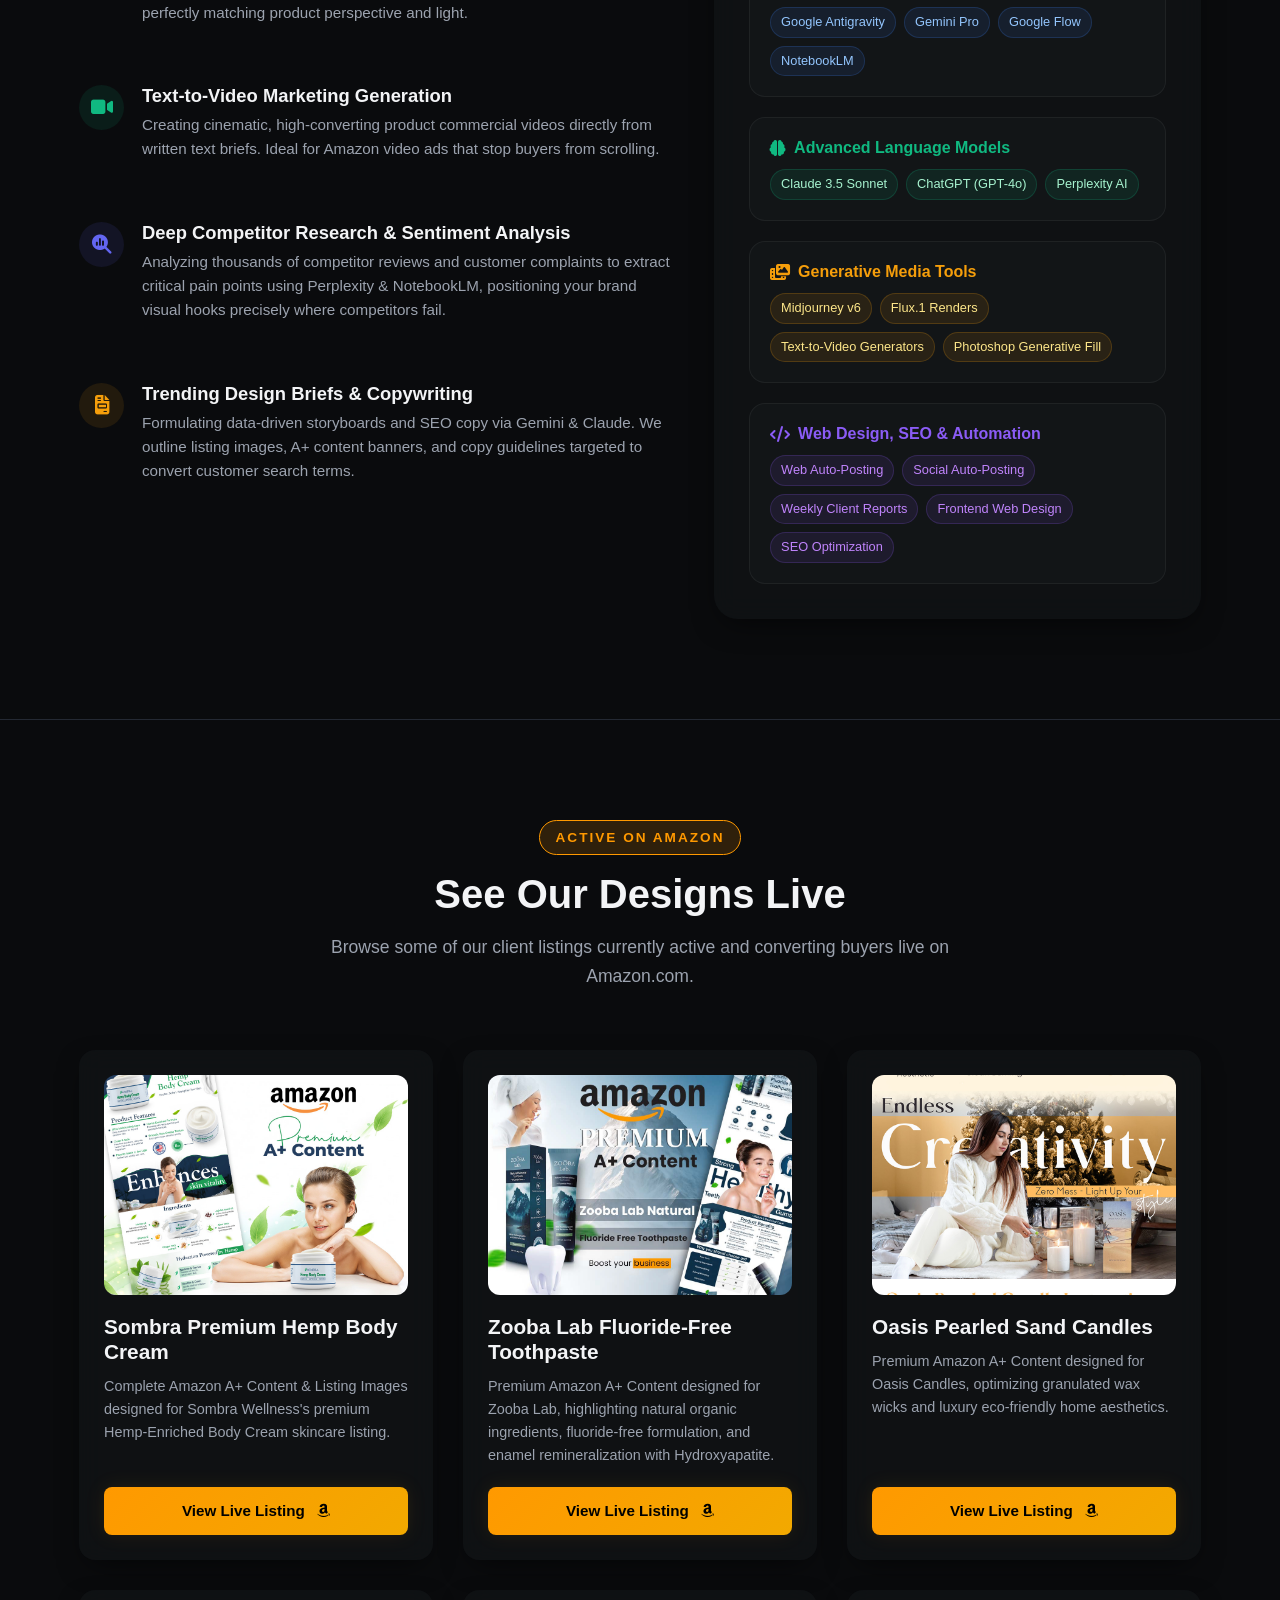
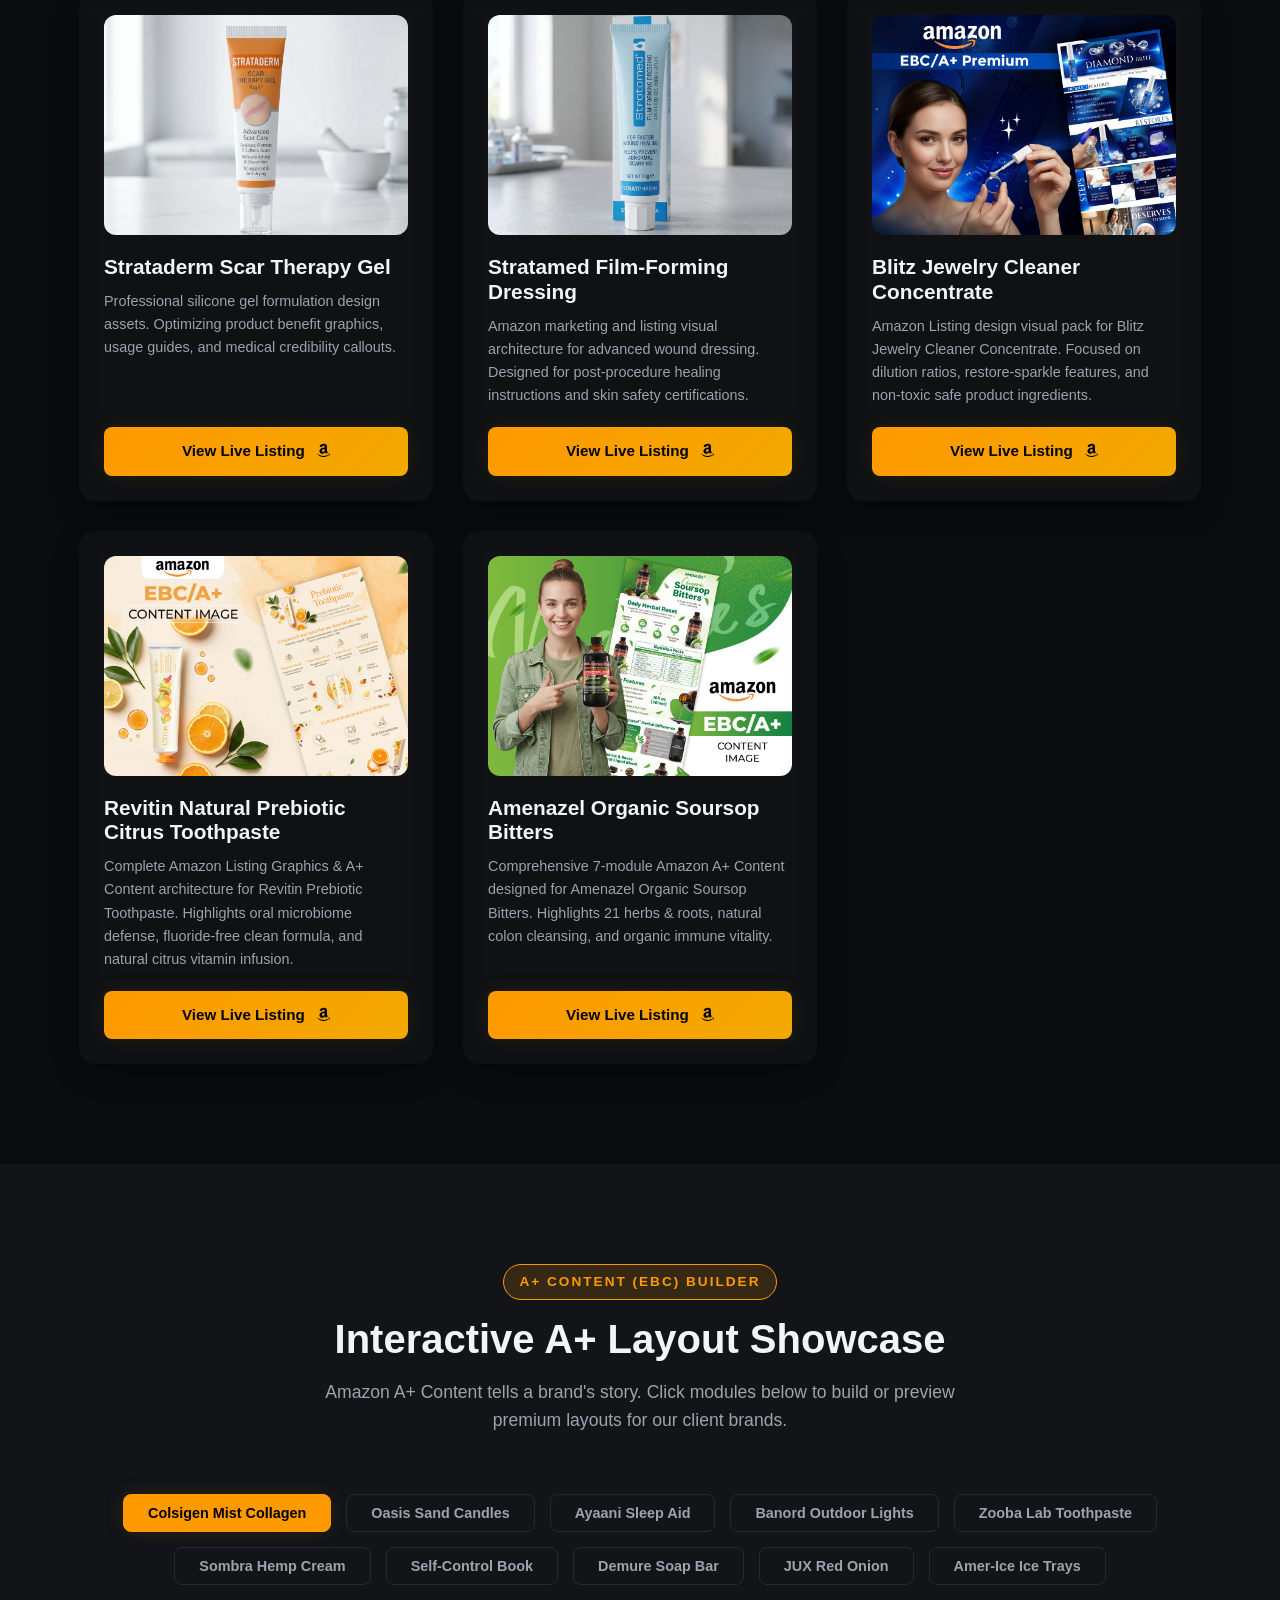
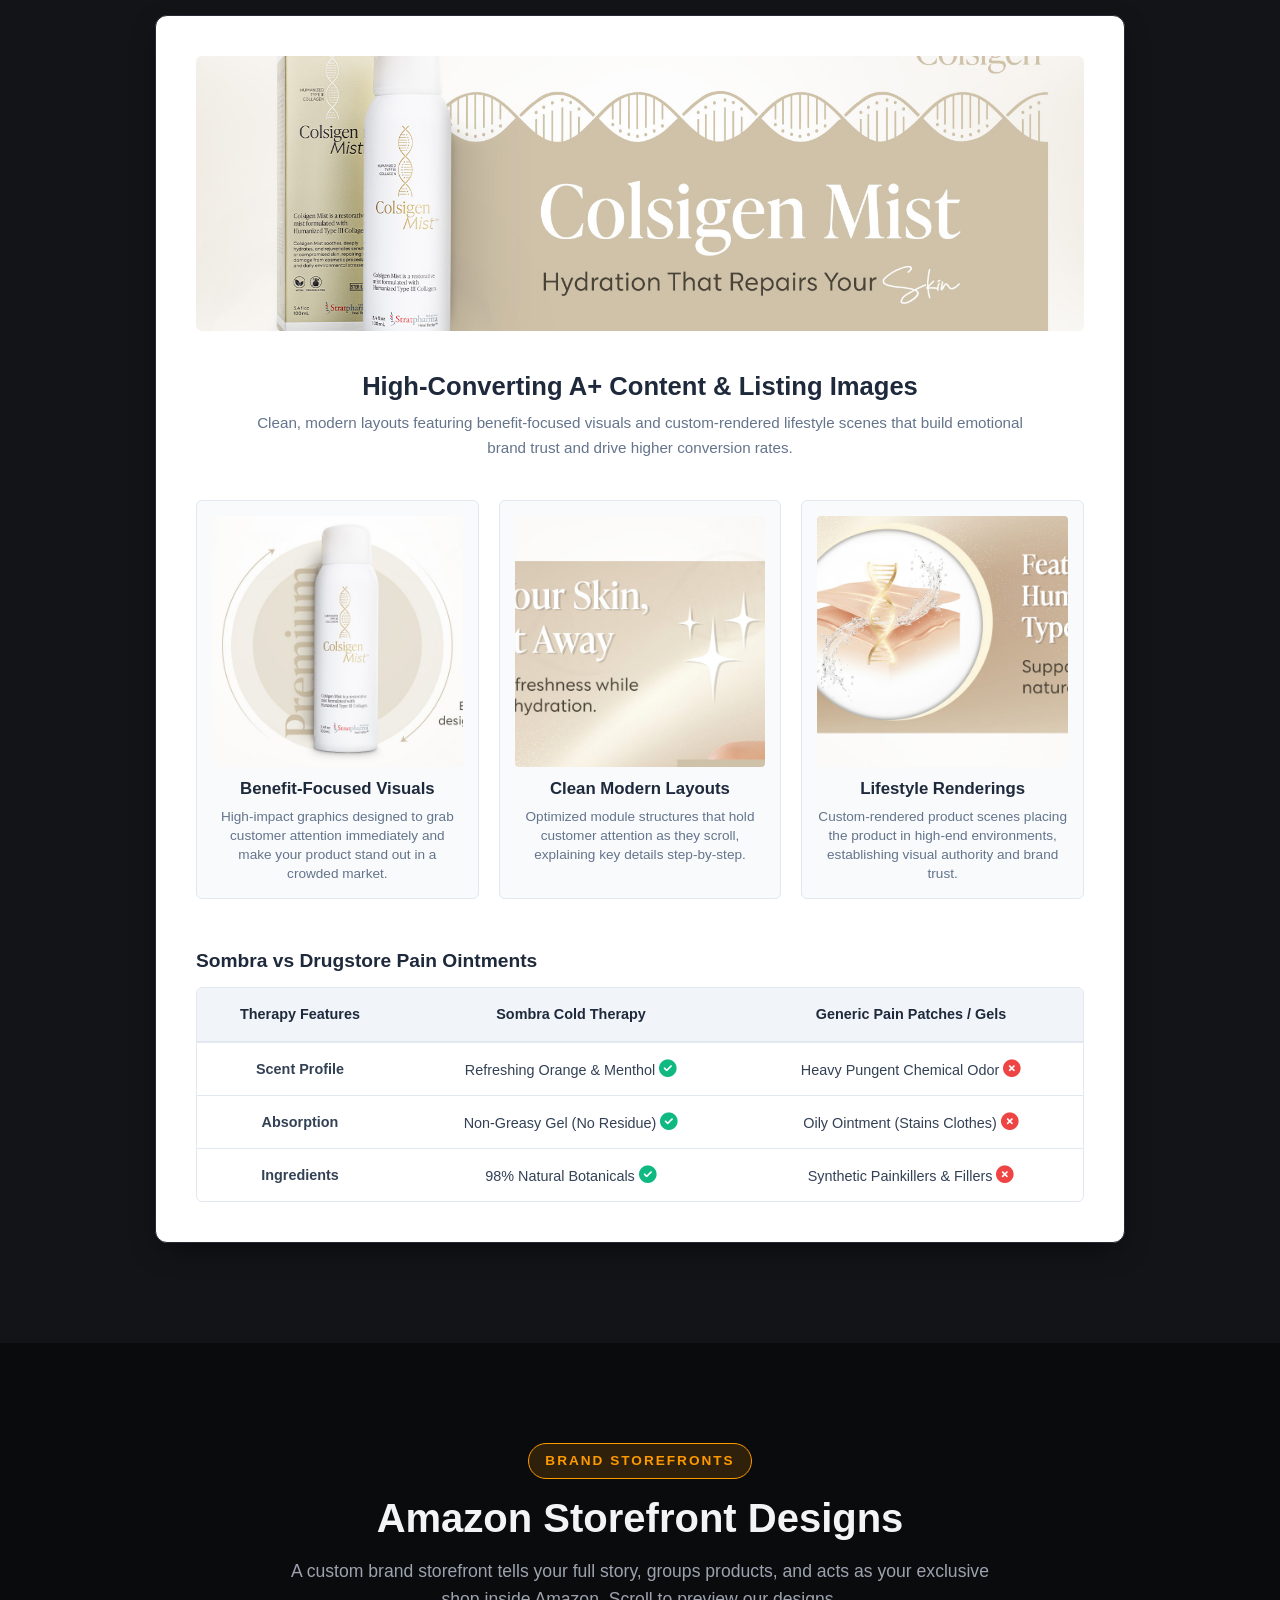
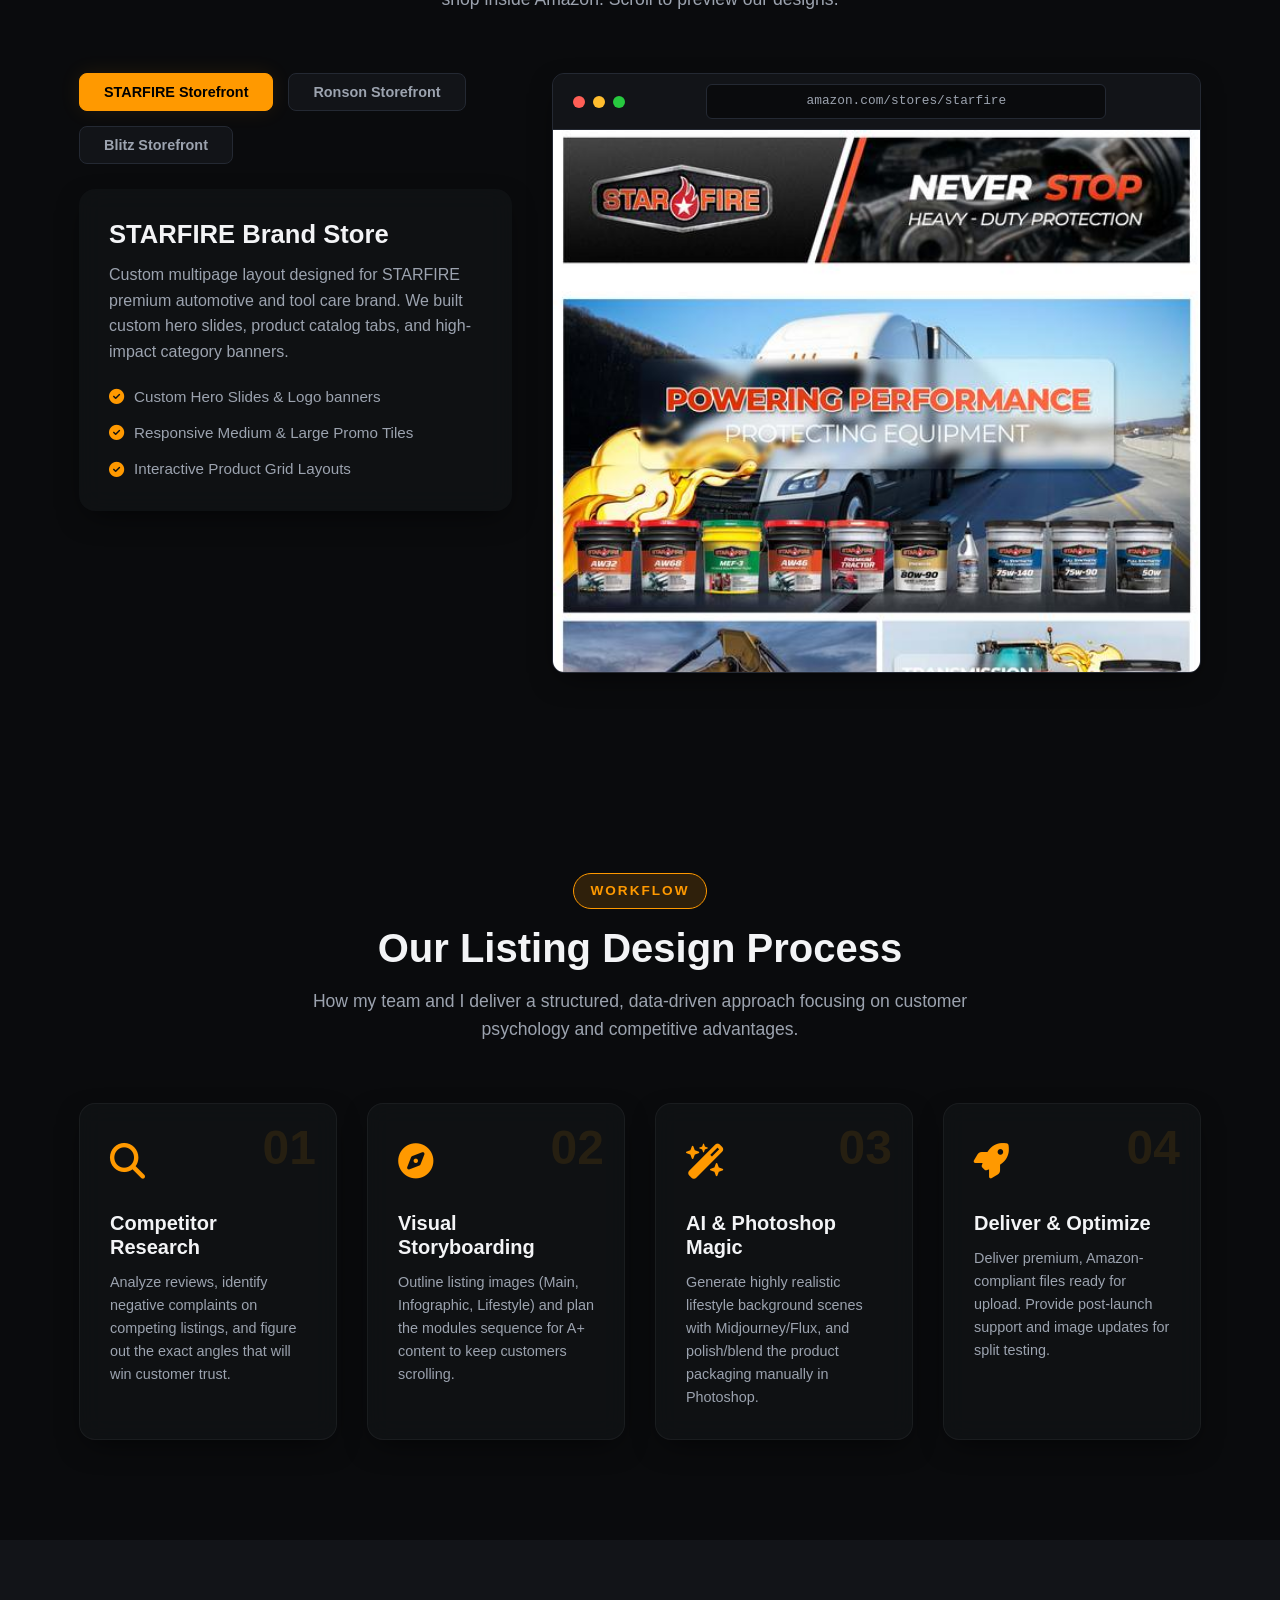
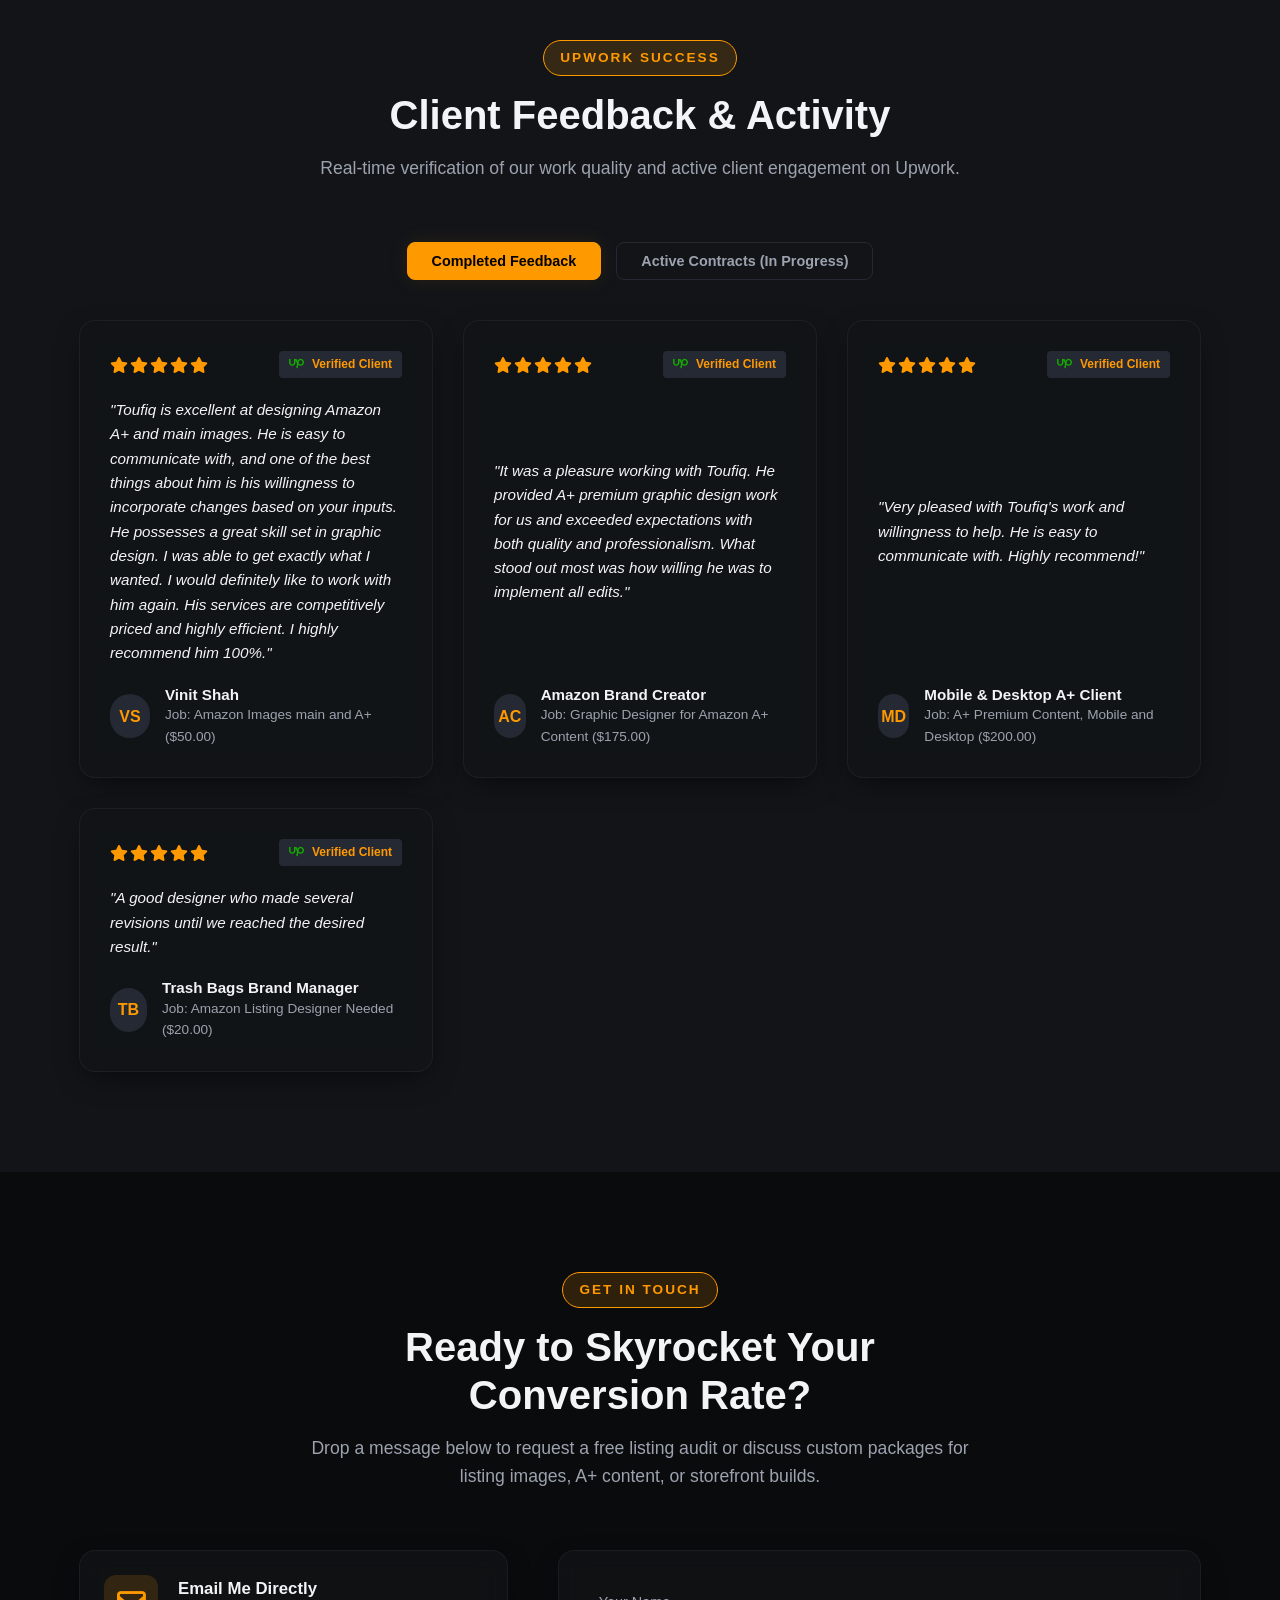
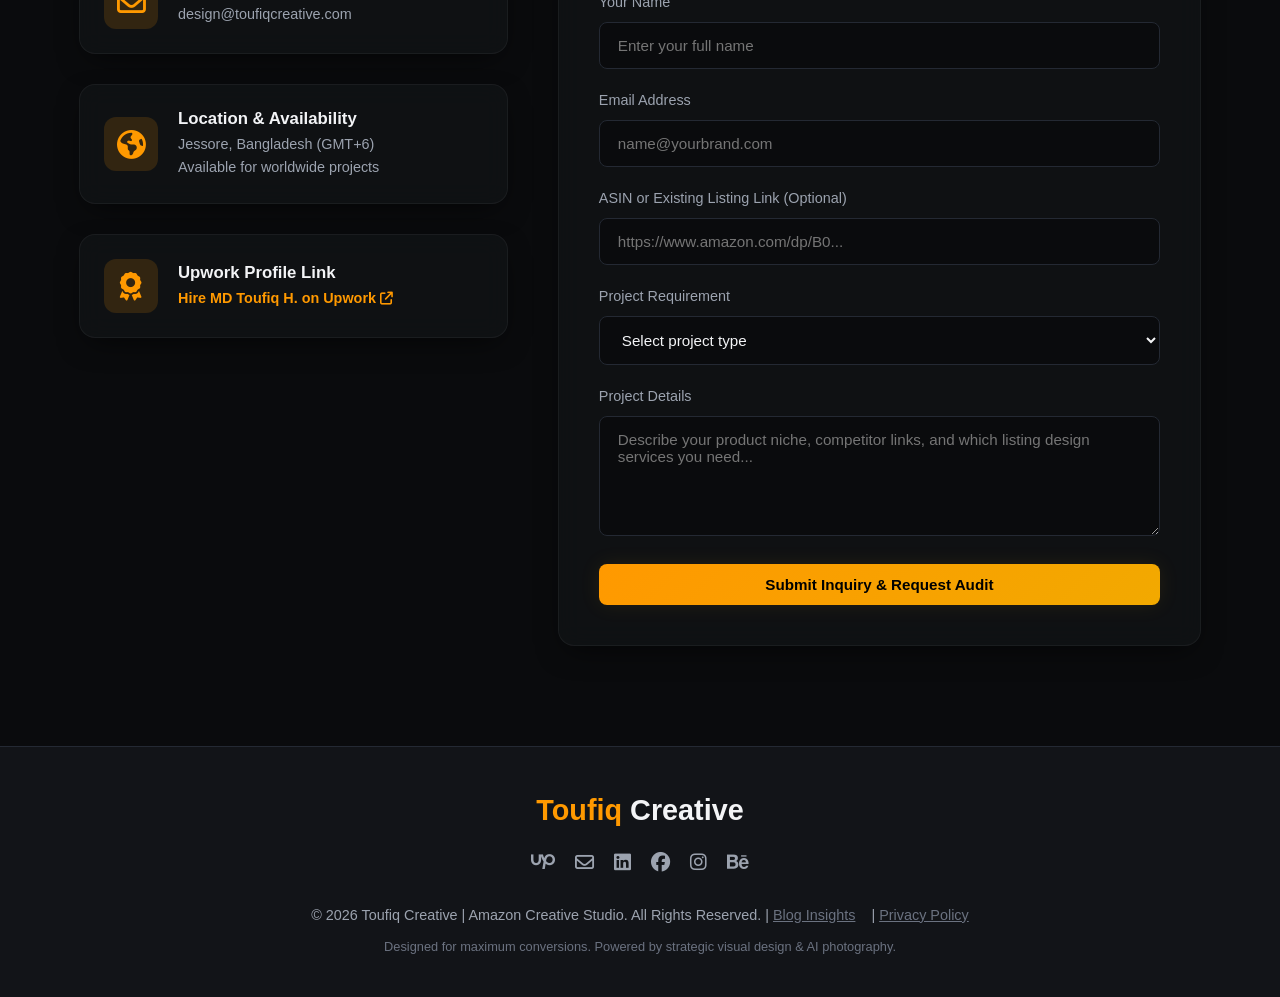
==== commit a98358e1: "Add ATRALIA Matcha Latte luxury perfume project with 5-slide carousel and blog case study" ====
--- a/index.html
+++ b/index.html
@@ -14,7 +14,7 @@
     <!-- FontAwesome for Icons -->
     <link rel="stylesheet" href="https://cdnjs.cloudflare.com/ajax/libs/font-awesome/6.6.0/css/all.min.css">
     <!-- Main Stylesheet -->
-    <link rel="stylesheet" href="style.css?v=4.3">
+    <link rel="stylesheet" href="style.css?v=4.4">
     <!-- Canonical & SEO Meta Tags -->
     <link rel="canonical" href="https://toufiqcreative.com/">
     <meta name="keywords" content="Amazon Storefront Design, Amazon Listing Images, Amazon A+ Content, Amazon EBC Design, Amazon Product Photography, Amazon Creative Agency, Toufiq Creative, Amazon FBA Conversion Optimization">
@@ -156,11 +156,11 @@
                     <!-- Before/After Slider Mockup inside Hero -->
                     <div class="slider-showcase" id="hero-slider">
                         <div class="slider-before">
-                            <img src="images/zippo_before.jpg?v=4.3" alt="Amazon Listing Infographics Before Design - Toufiq Creative" id="hero-img-before">
+                            <img src="images/zippo_before.jpg?v=4.4" alt="Amazon Listing Infographics Before Design - Toufiq Creative" id="hero-img-before">
                             <div class="slider-label label-before">Basic Listing (Before)</div>
                         </div>
                         <div class="slider-after" id="hero-slider-after">
-                            <img src="images/zippo_after.jpg?v=4.3" alt="Premium Amazon Listing Design After - Toufiq Creative Conversion Optimization" id="hero-img-after">
+                            <img src="images/zippo_after.jpg?v=4.4" alt="Premium Amazon Listing Design After - Toufiq Creative Conversion Optimization" id="hero-img-after">
                             <div class="slider-label label-after font-weight-bold">Optimized Listing (After)</div>
                         </div>
                         <div class="slider-handle" id="hero-slider-handle">
@@ -1131,6 +1131,6 @@
     </div>
 
     <!-- Main Controller JavaScript -->
-    <script src="app.js?v=4.3"></script>
+    <script src="app.js?v=4.4"></script>
 </body>
 </html>
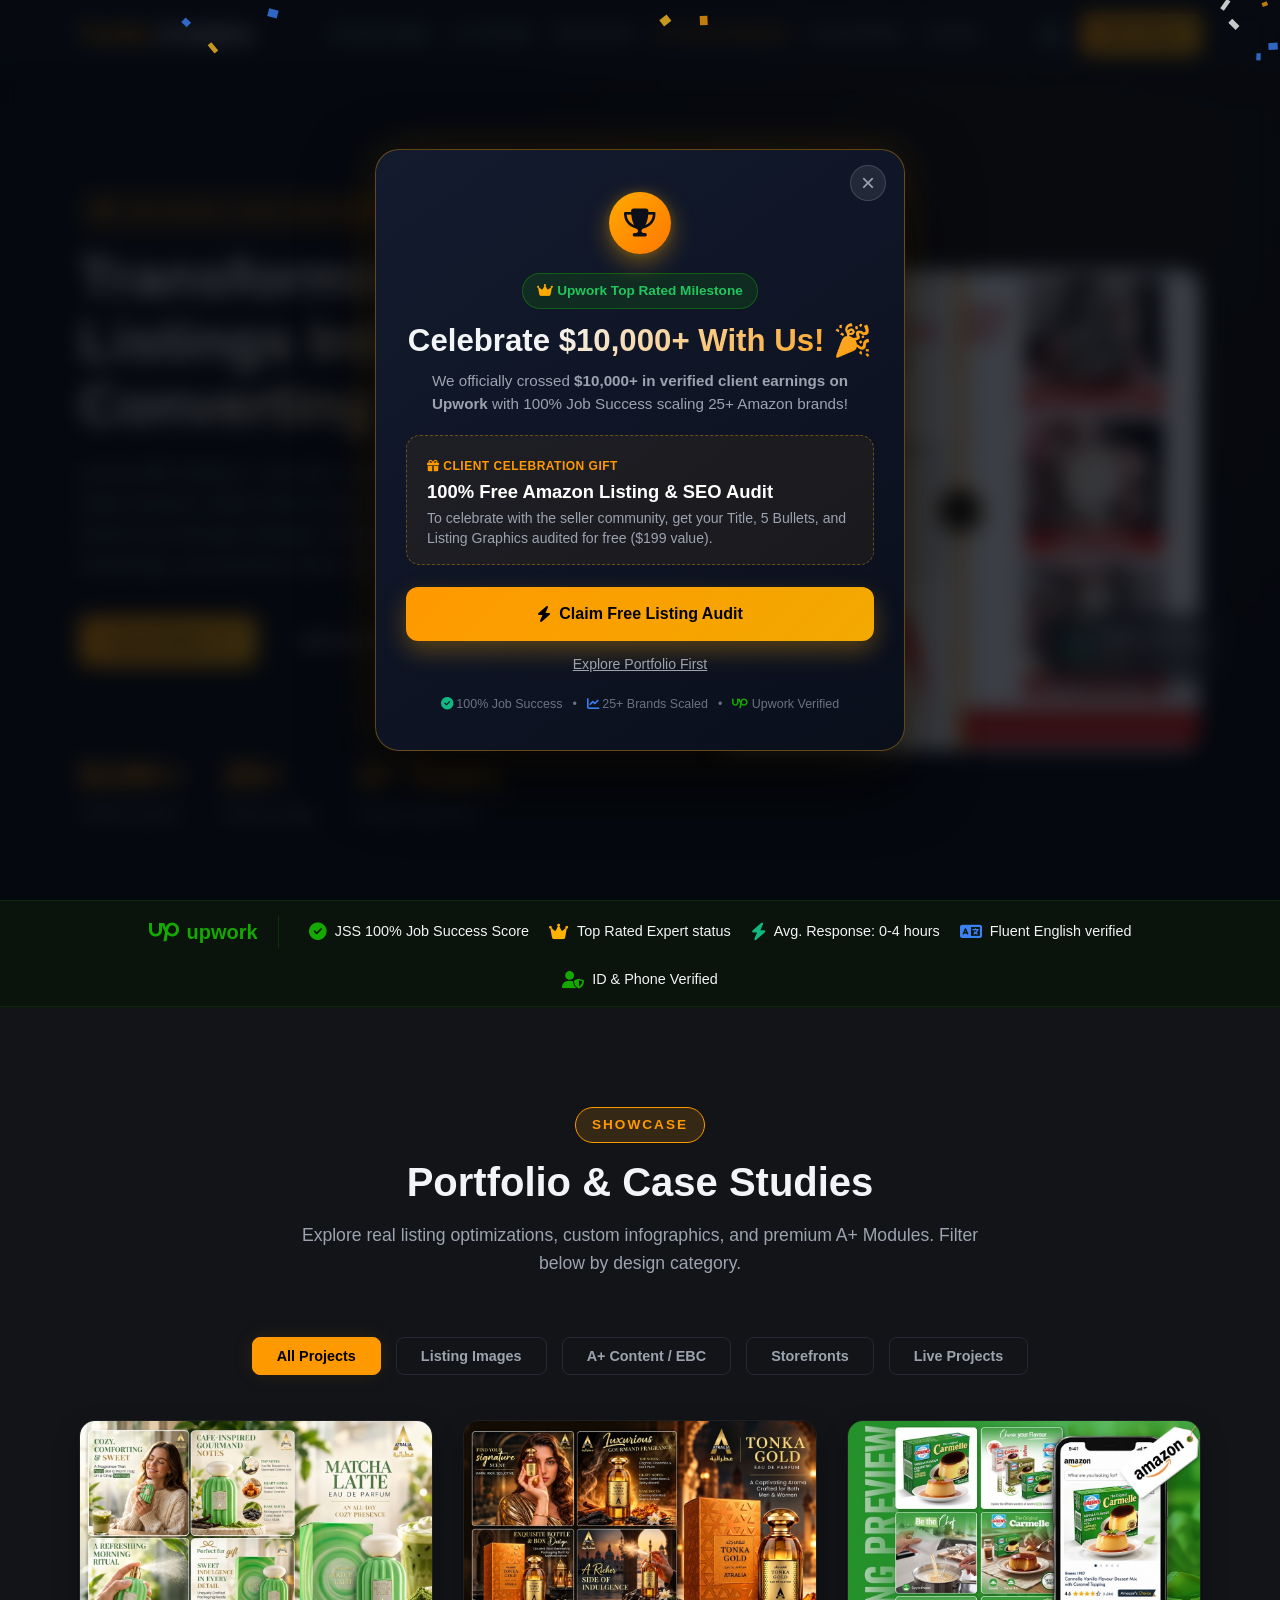
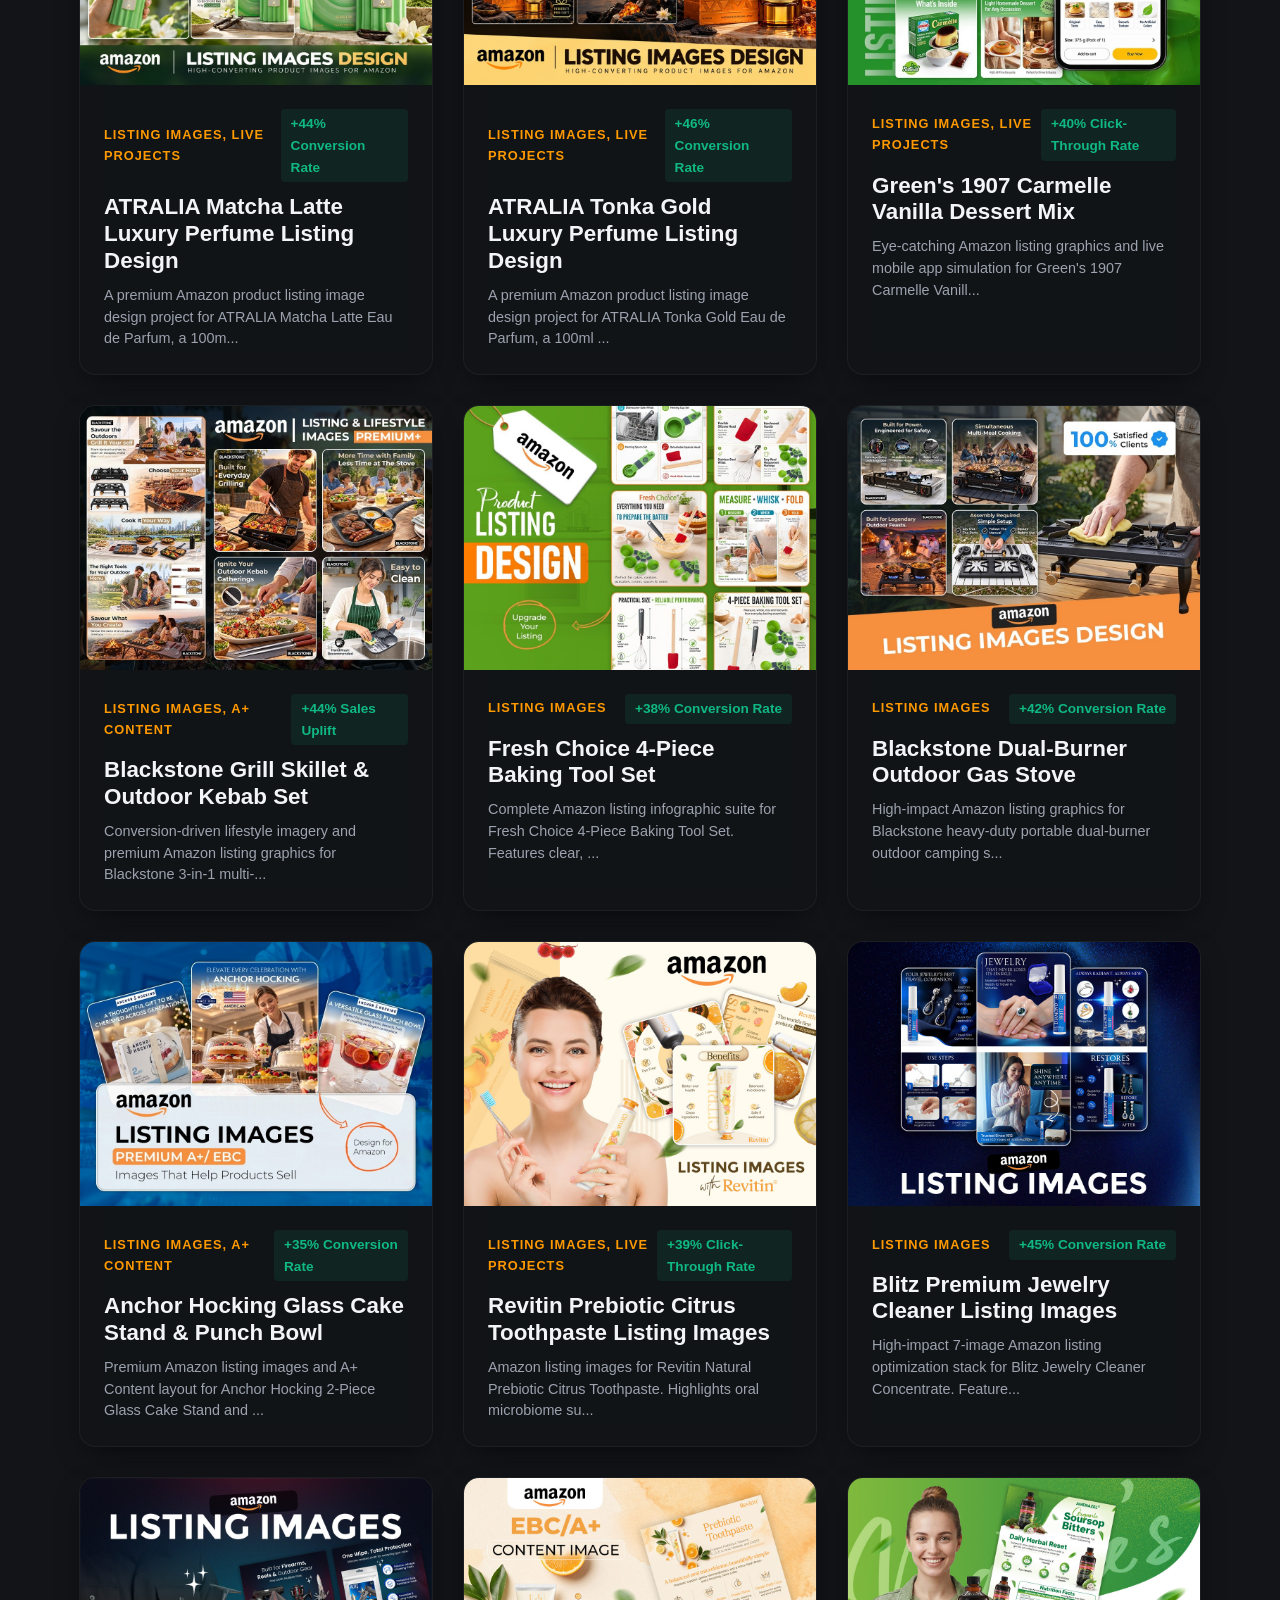
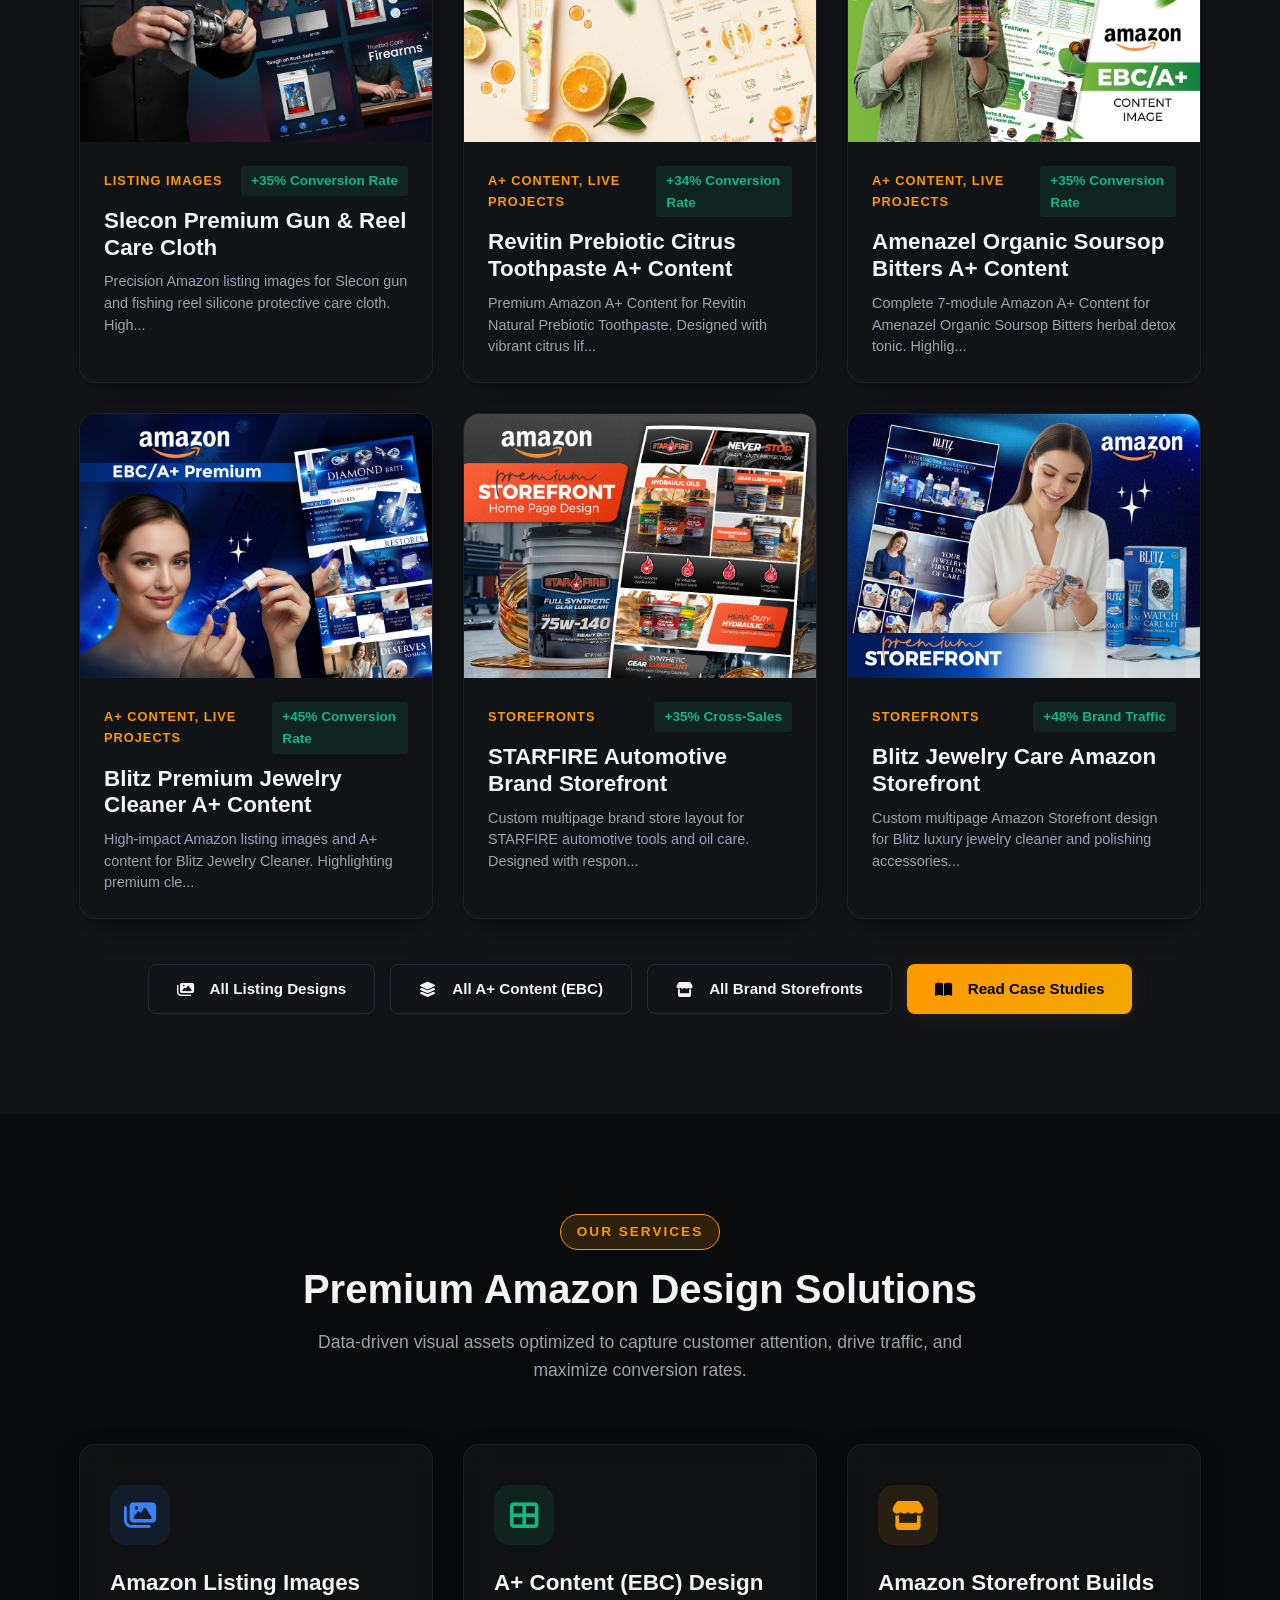
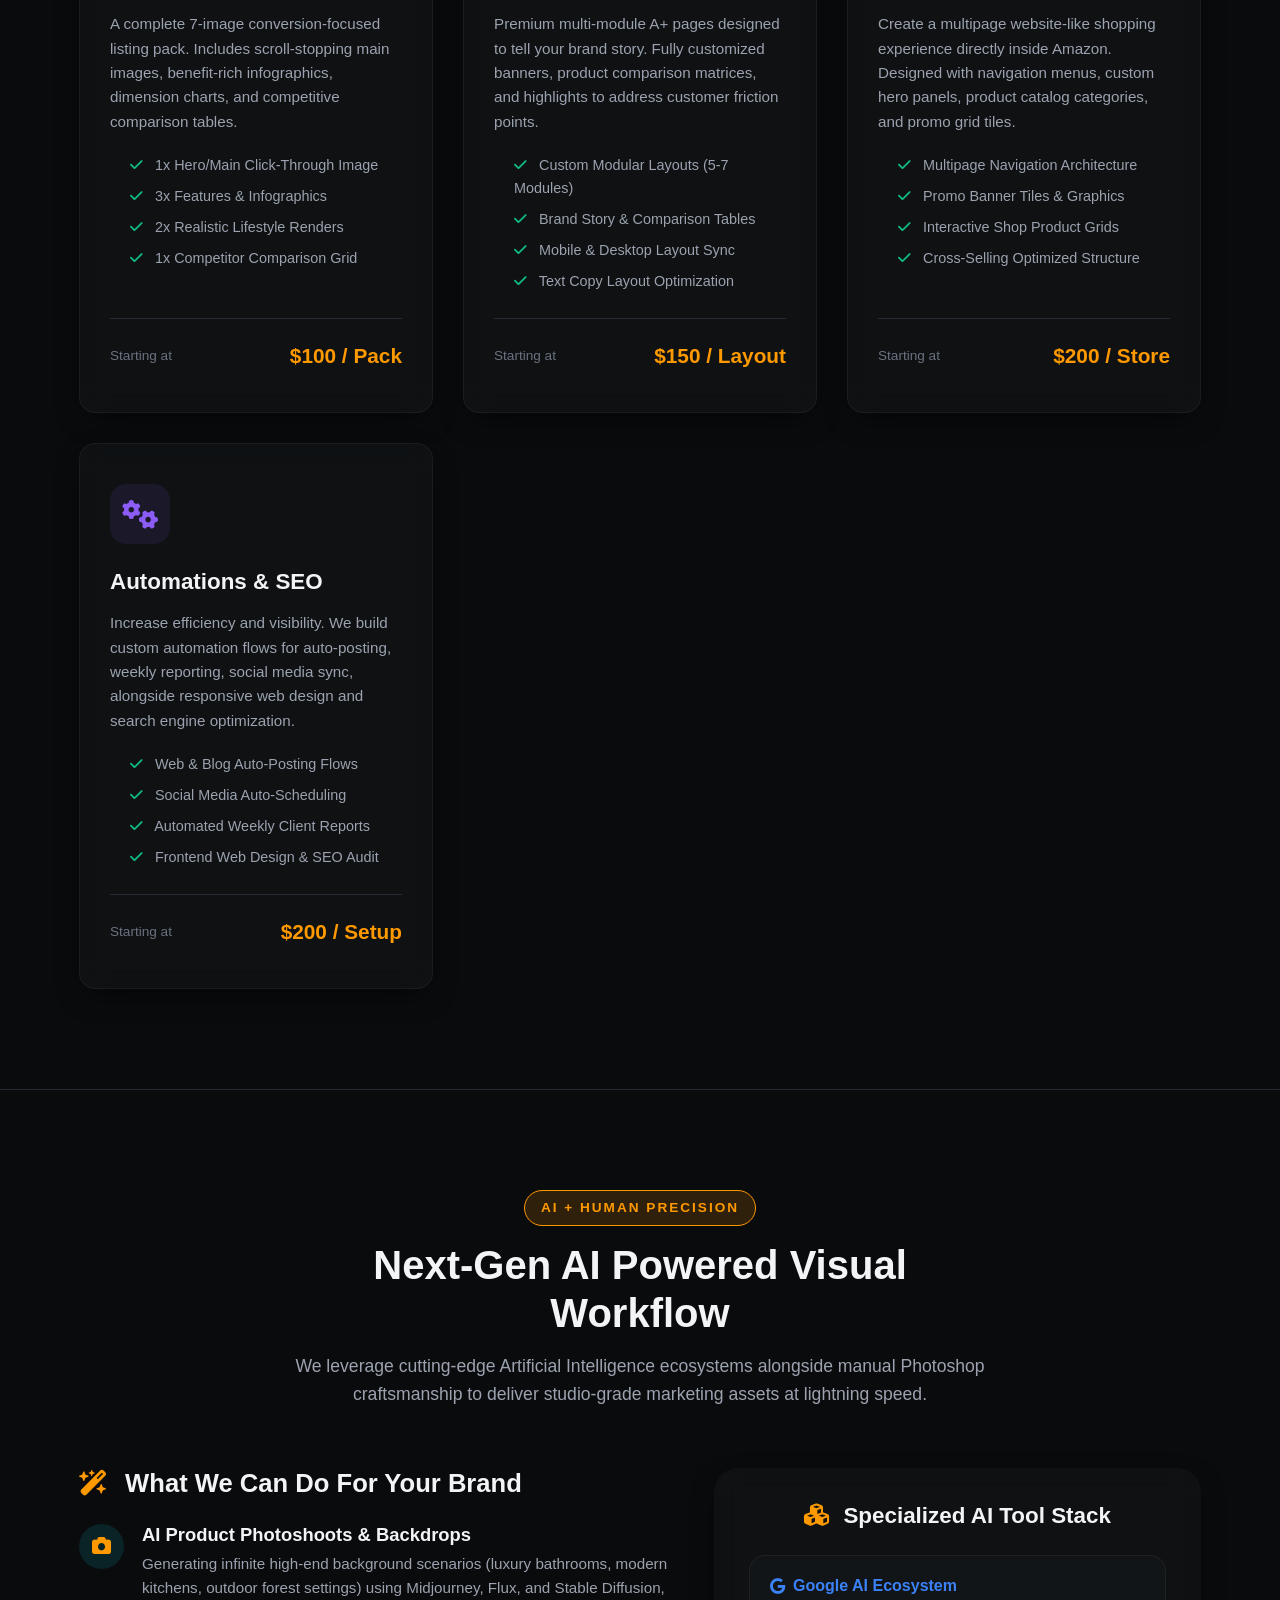
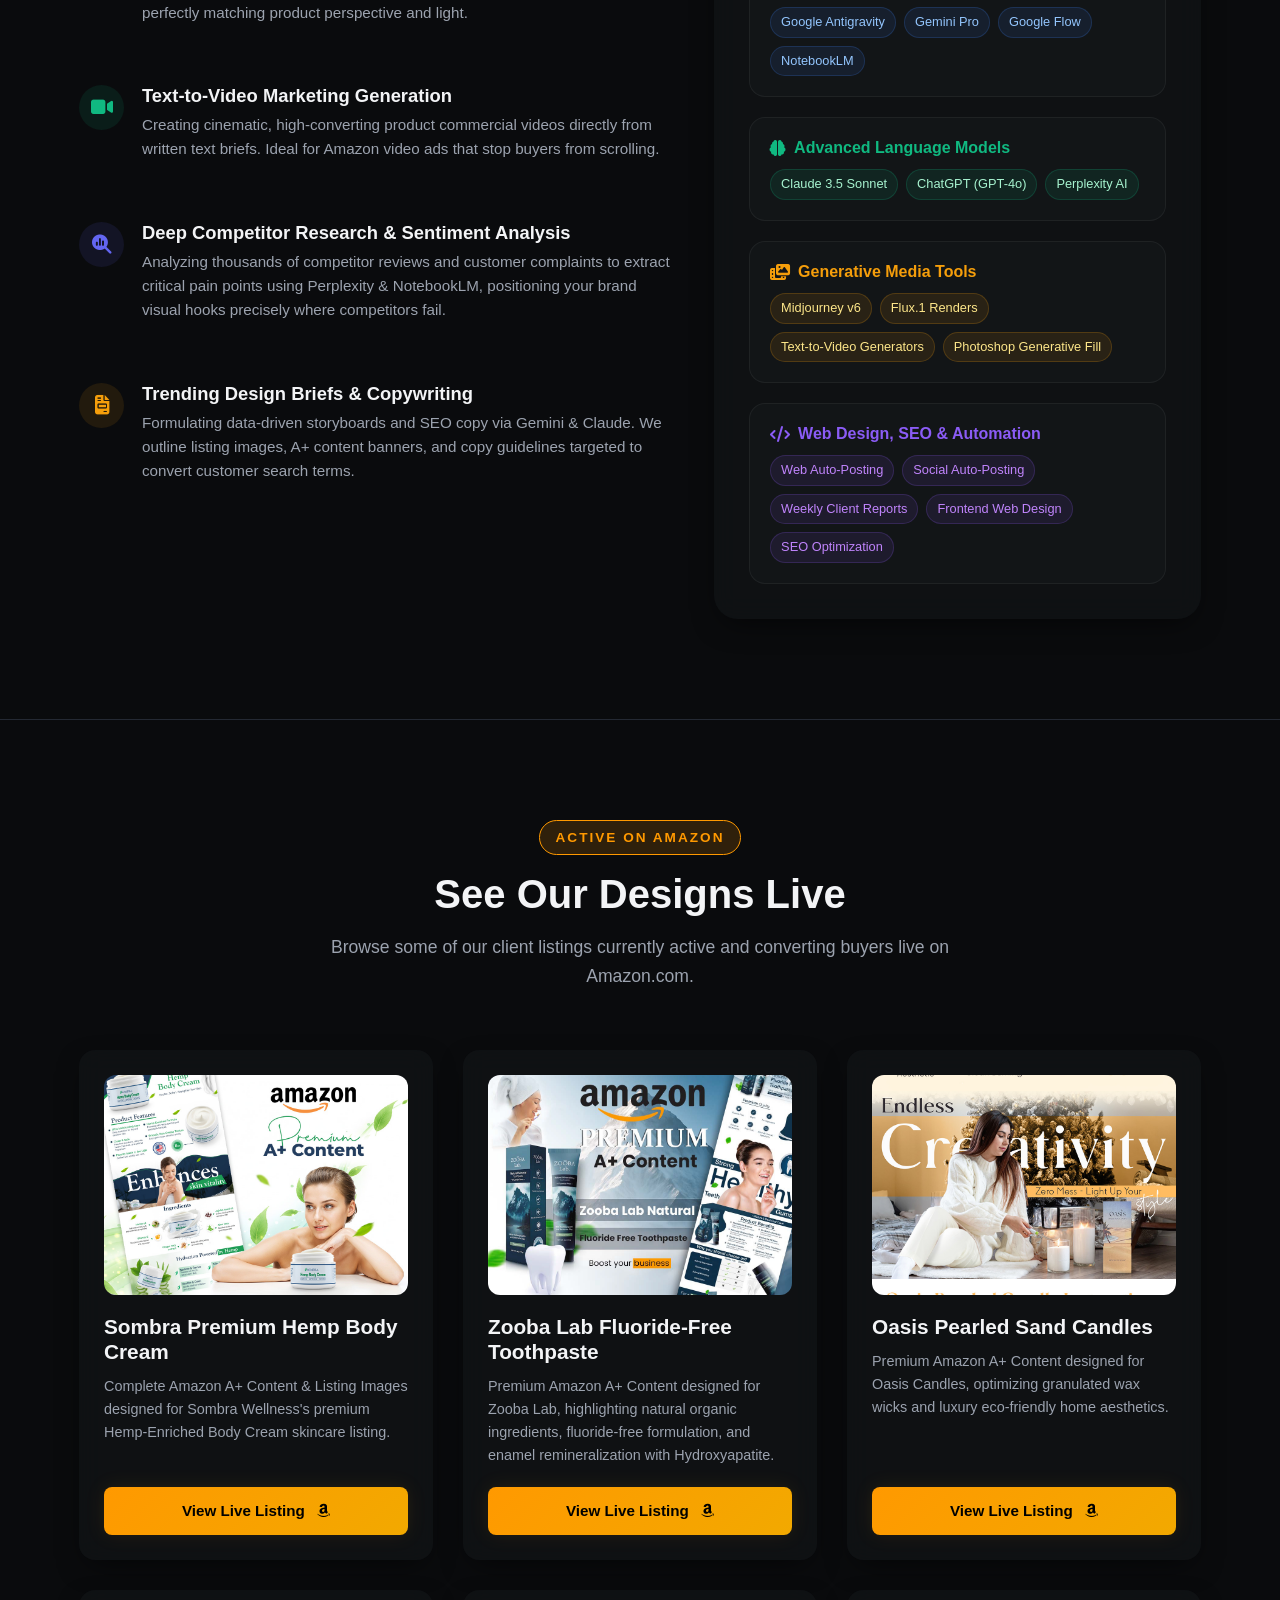
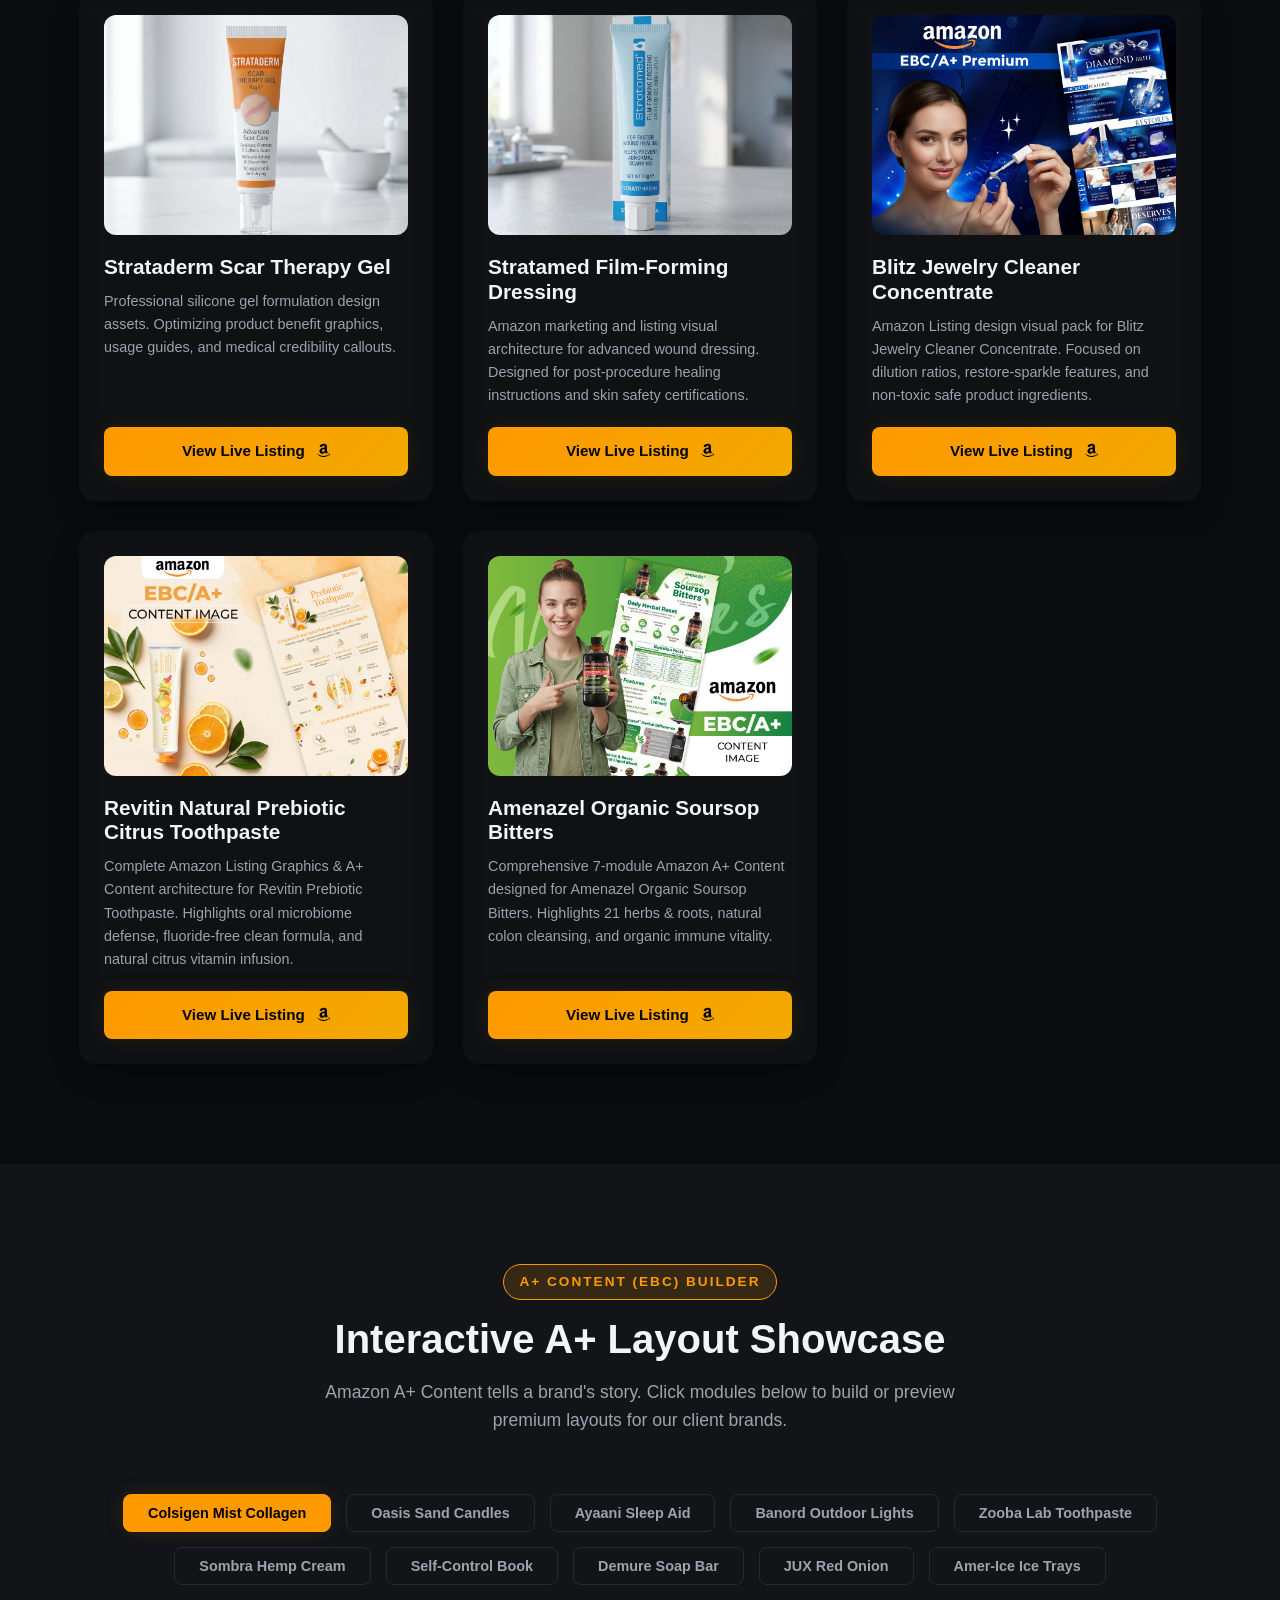
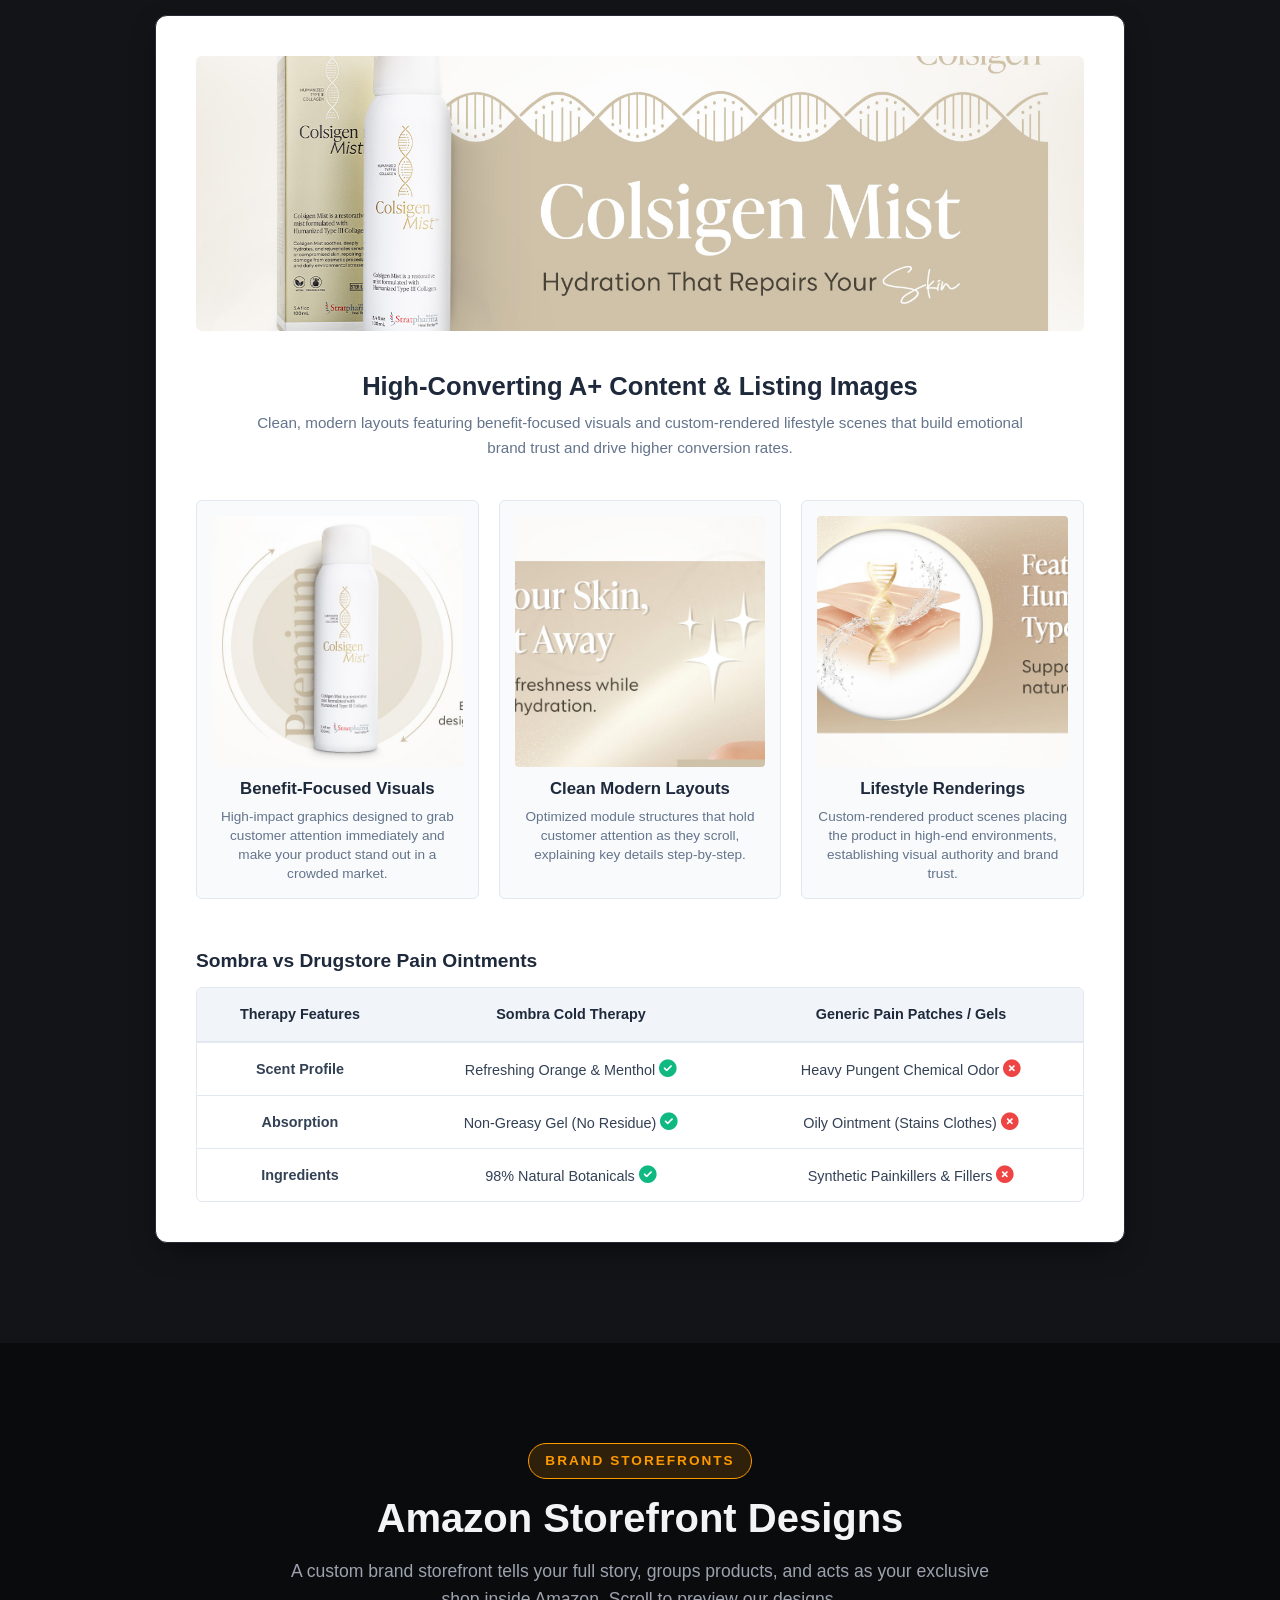
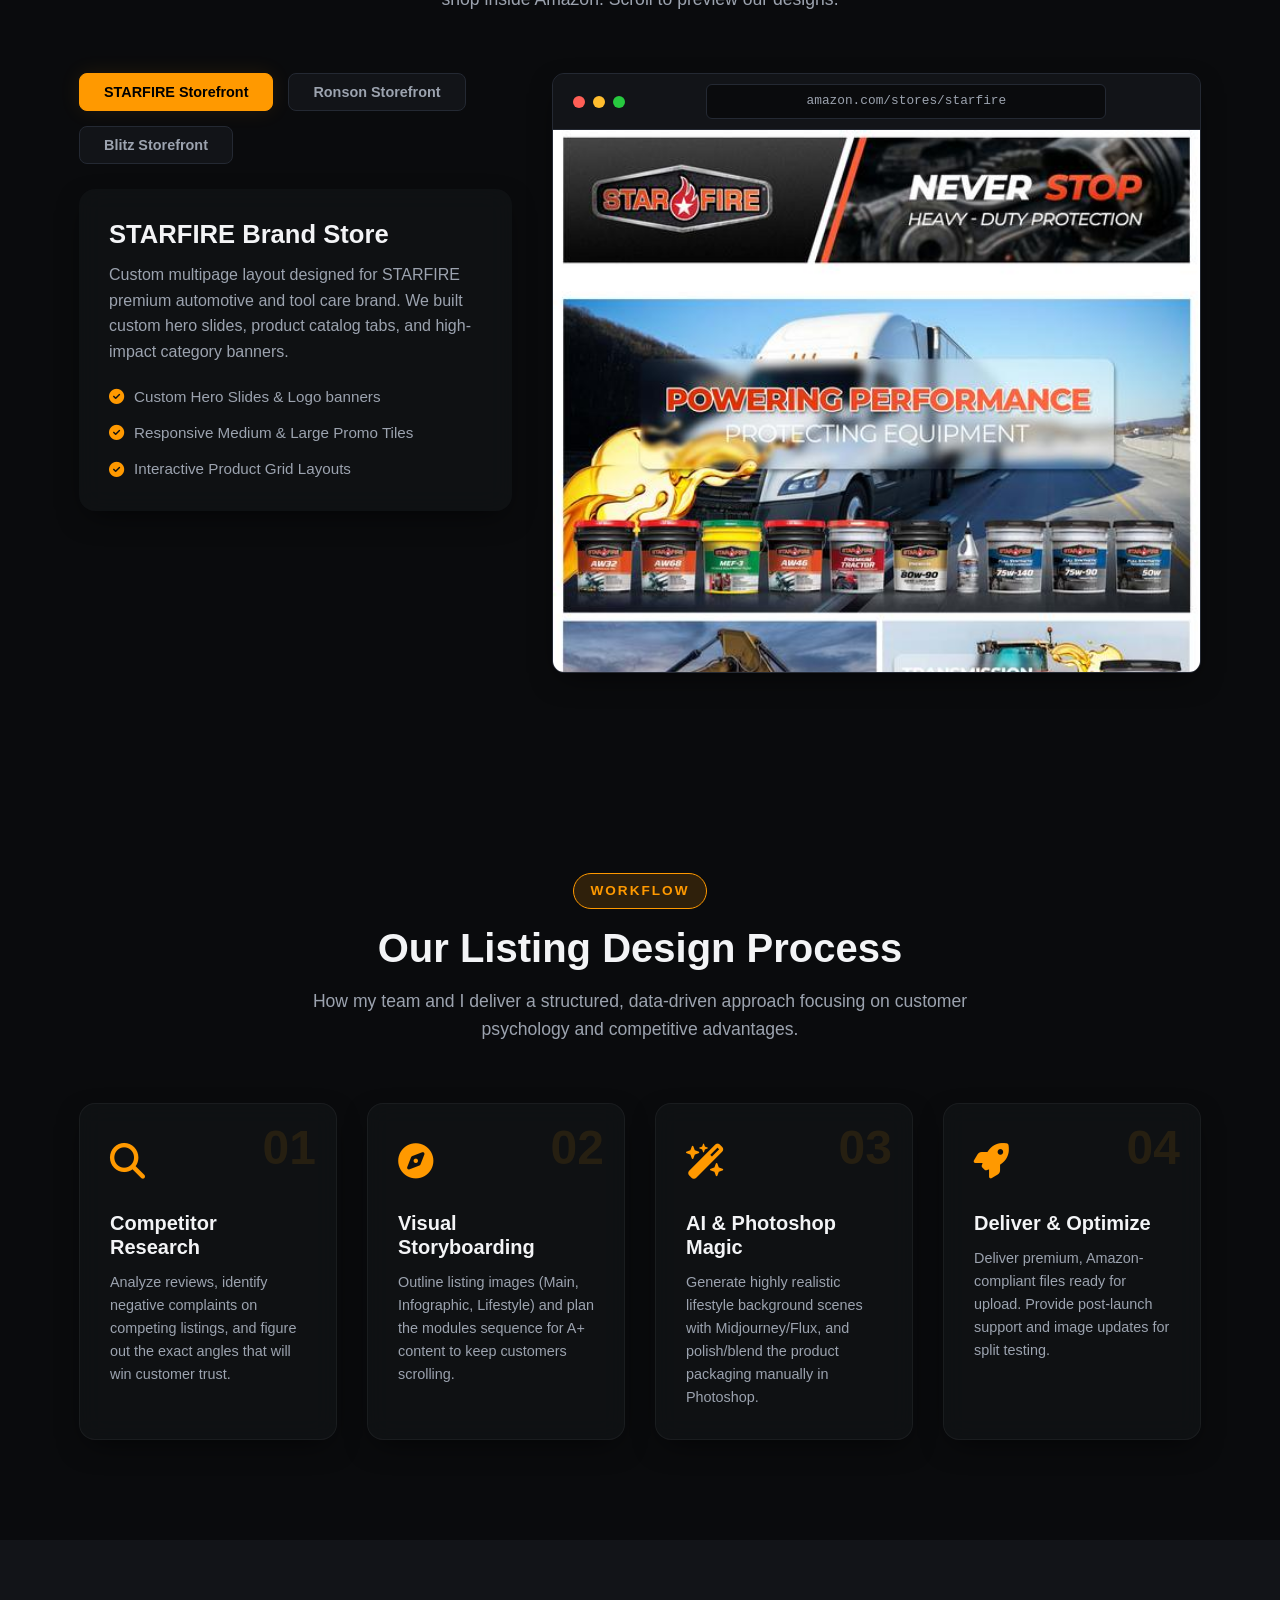
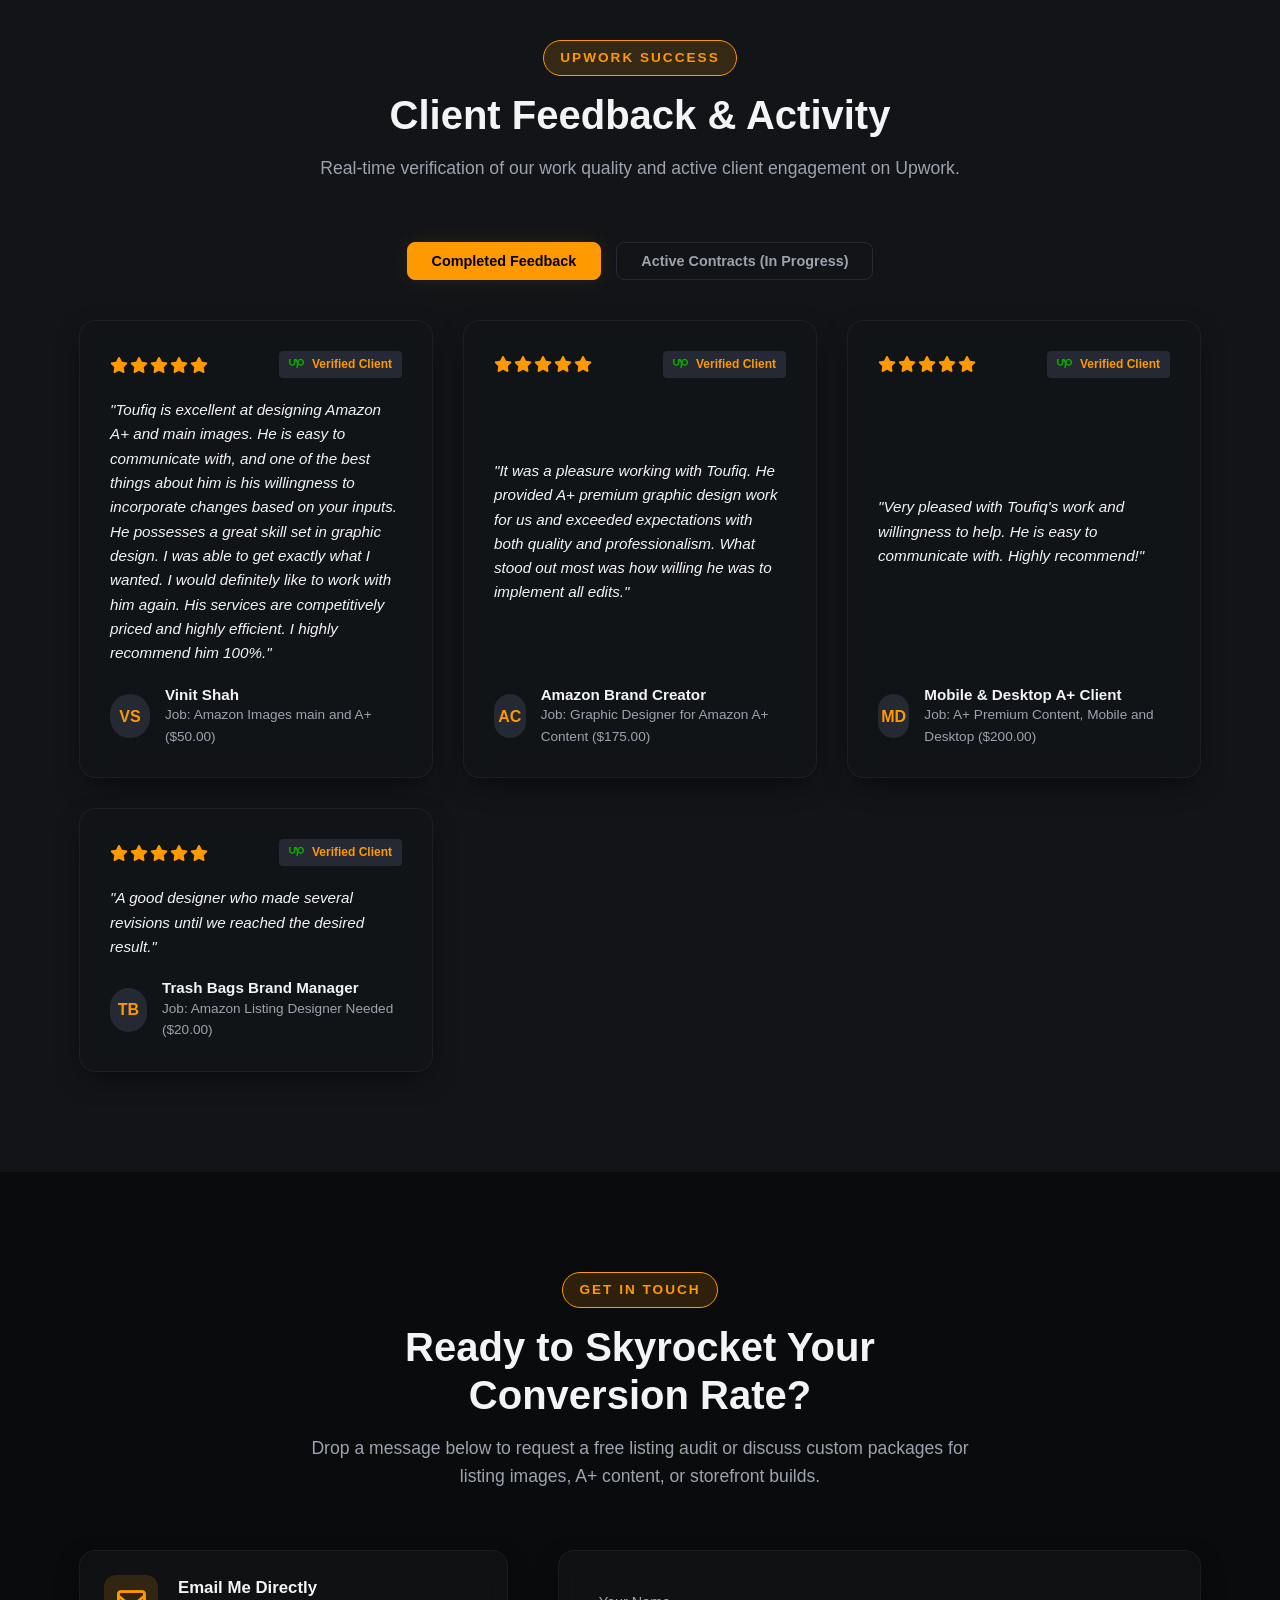
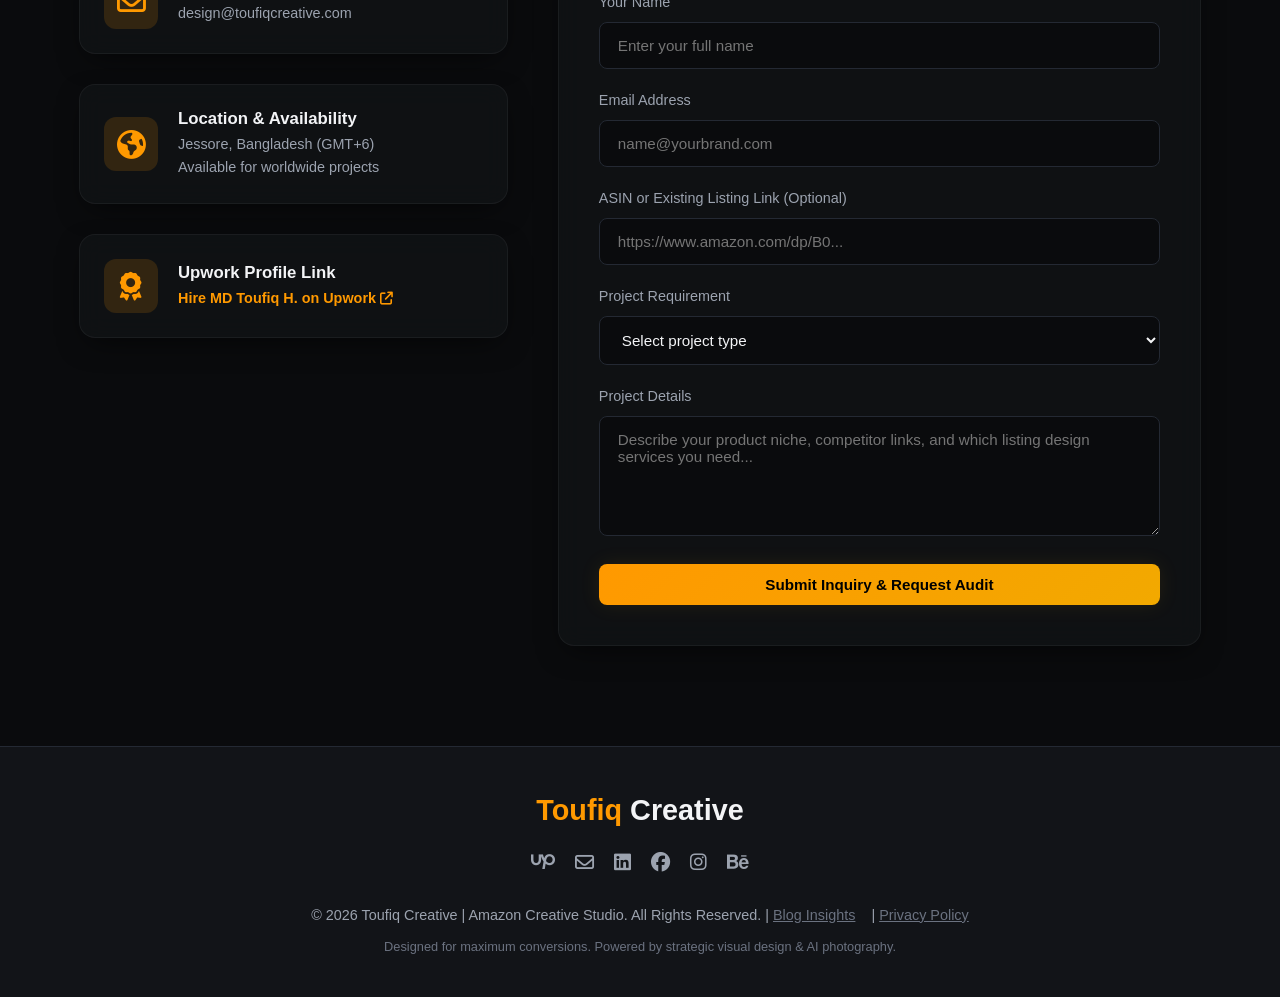
==== commit 603b266c: "Fix cache busting for projects.csv, prioritize ATRALIA perfumes in listing filters, and add ATRALIA " ====
--- a/index.html
+++ b/index.html
@@ -14,7 +14,7 @@
     <!-- FontAwesome for Icons -->
     <link rel="stylesheet" href="https://cdnjs.cloudflare.com/ajax/libs/font-awesome/6.6.0/css/all.min.css">
     <!-- Main Stylesheet -->
-    <link rel="stylesheet" href="style.css?v=4.4">
+    <link rel="stylesheet" href="style.css?v=4.5">
     <!-- Canonical & SEO Meta Tags -->
     <link rel="canonical" href="https://toufiqcreative.com/">
     <meta name="keywords" content="Amazon Storefront Design, Amazon Listing Images, Amazon A+ Content, Amazon EBC Design, Amazon Product Photography, Amazon Creative Agency, Toufiq Creative, Amazon FBA Conversion Optimization">
@@ -156,11 +156,11 @@
                     <!-- Before/After Slider Mockup inside Hero -->
                     <div class="slider-showcase" id="hero-slider">
                         <div class="slider-before">
-                            <img src="images/zippo_before.jpg?v=4.4" alt="Amazon Listing Infographics Before Design - Toufiq Creative" id="hero-img-before">
+                            <img src="images/zippo_before.jpg?v=4.5" alt="Amazon Listing Infographics Before Design - Toufiq Creative" id="hero-img-before">
                             <div class="slider-label label-before">Basic Listing (Before)</div>
                         </div>
                         <div class="slider-after" id="hero-slider-after">
-                            <img src="images/zippo_after.jpg?v=4.4" alt="Premium Amazon Listing Design After - Toufiq Creative Conversion Optimization" id="hero-img-after">
+                            <img src="images/zippo_after.jpg?v=4.5" alt="Premium Amazon Listing Design After - Toufiq Creative Conversion Optimization" id="hero-img-after">
                             <div class="slider-label label-after font-weight-bold">Optimized Listing (After)</div>
                         </div>
                         <div class="slider-handle" id="hero-slider-handle">
@@ -1131,6 +1131,6 @@
     </div>
 
     <!-- Main Controller JavaScript -->
-    <script src="app.js?v=4.4"></script>
+    <script src="app.js?v=4.5"></script>
 </body>
 </html>
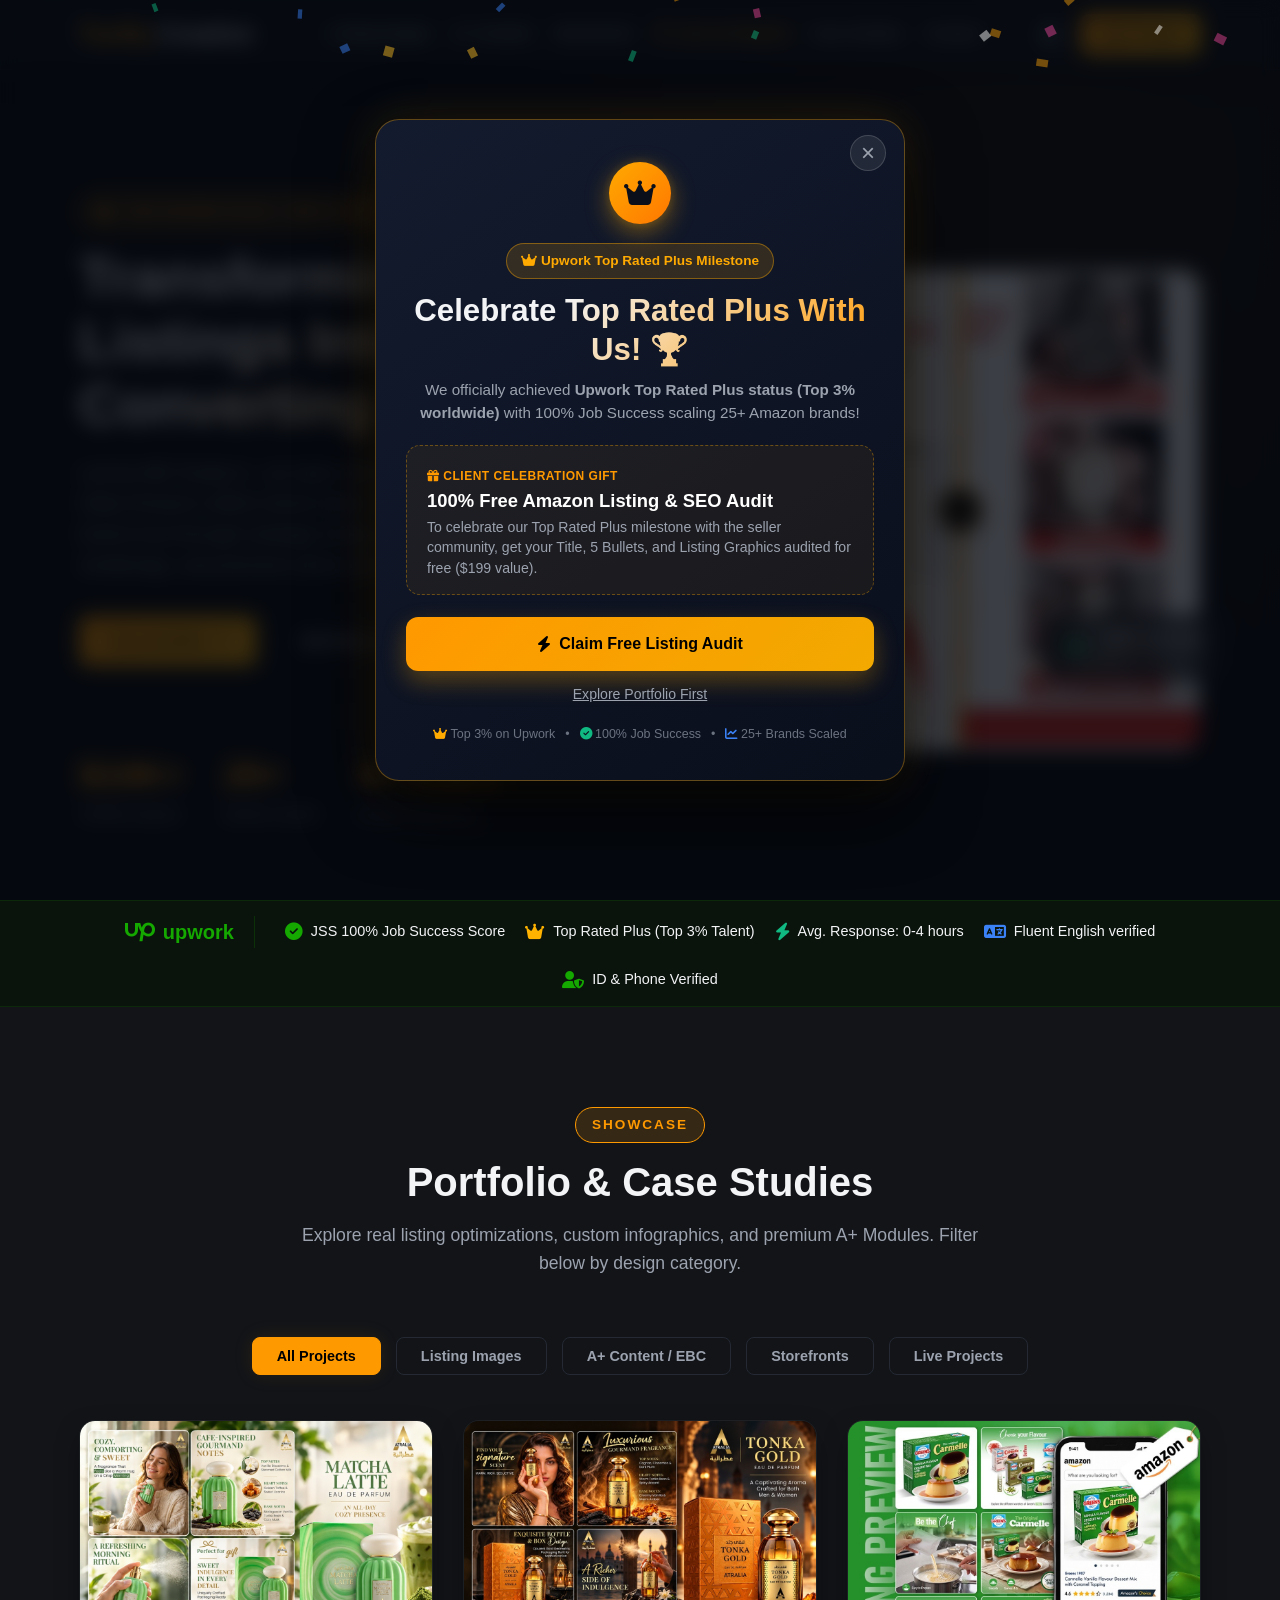
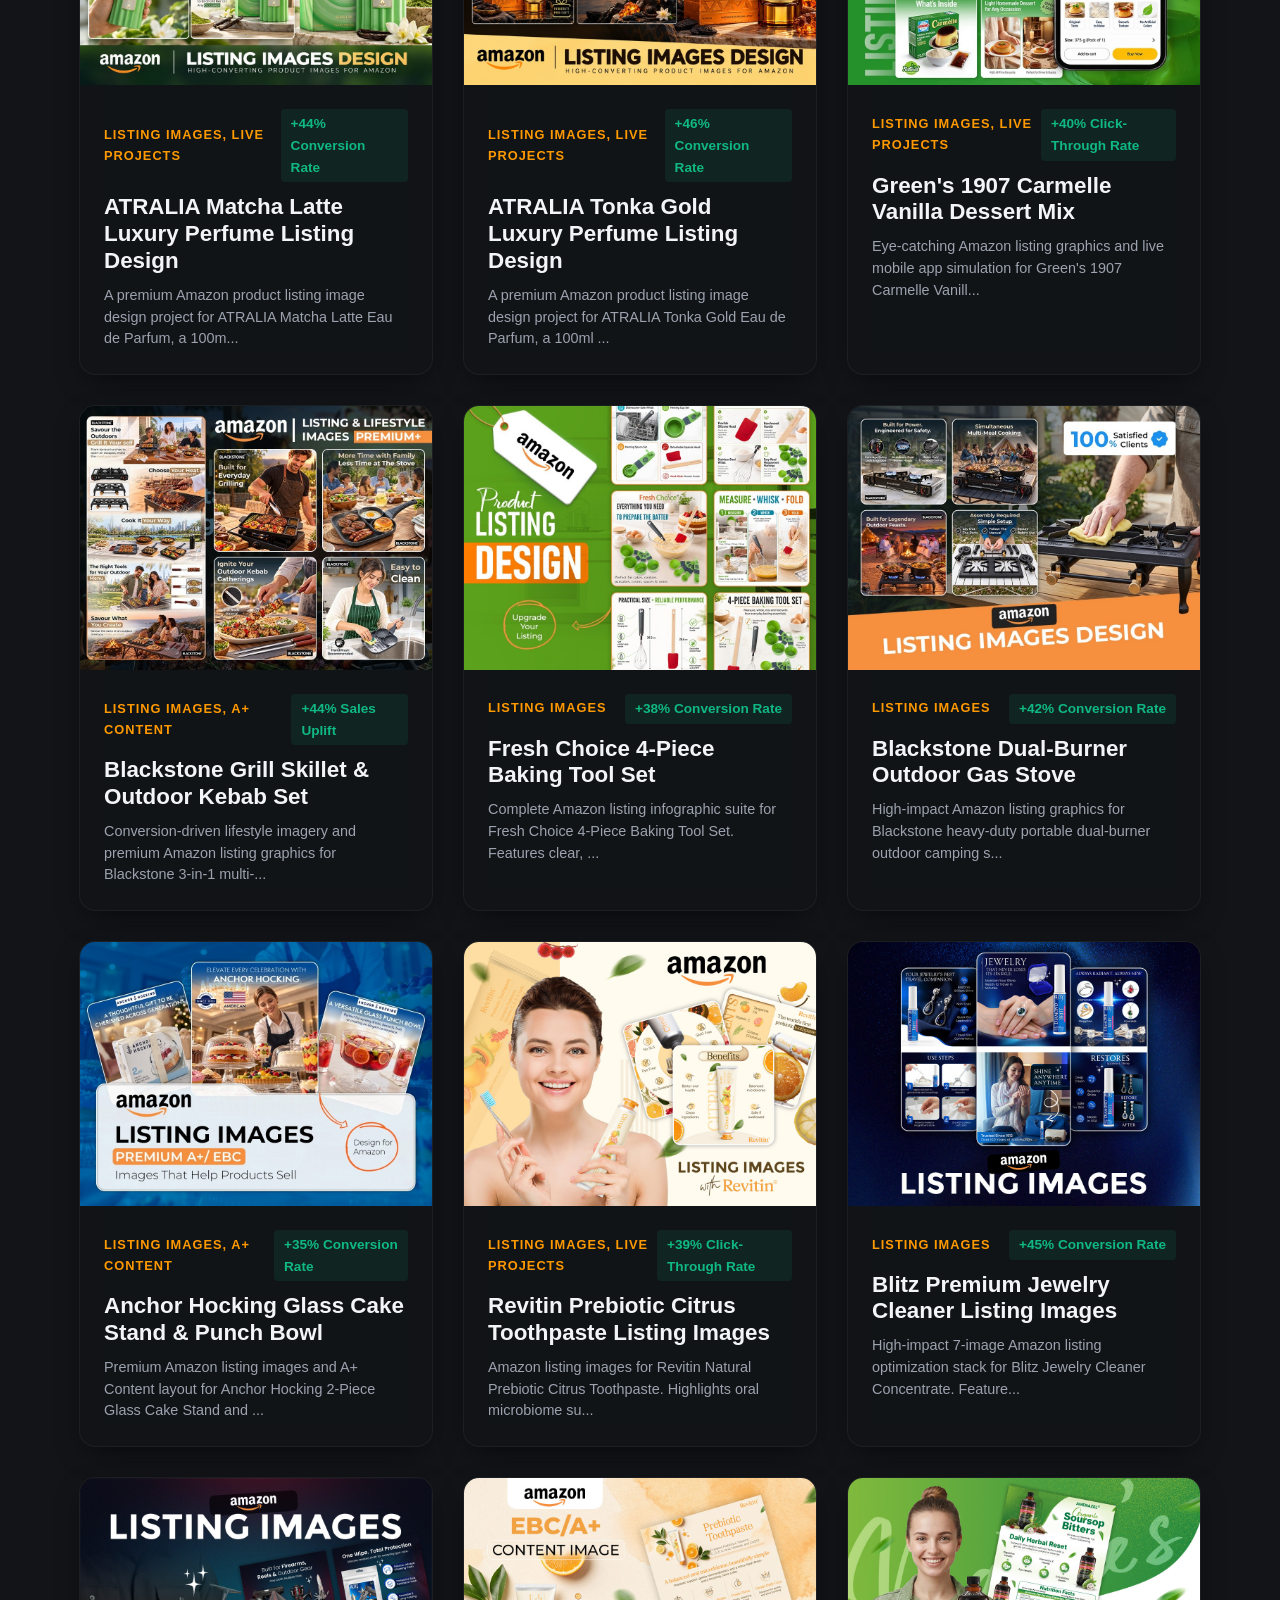
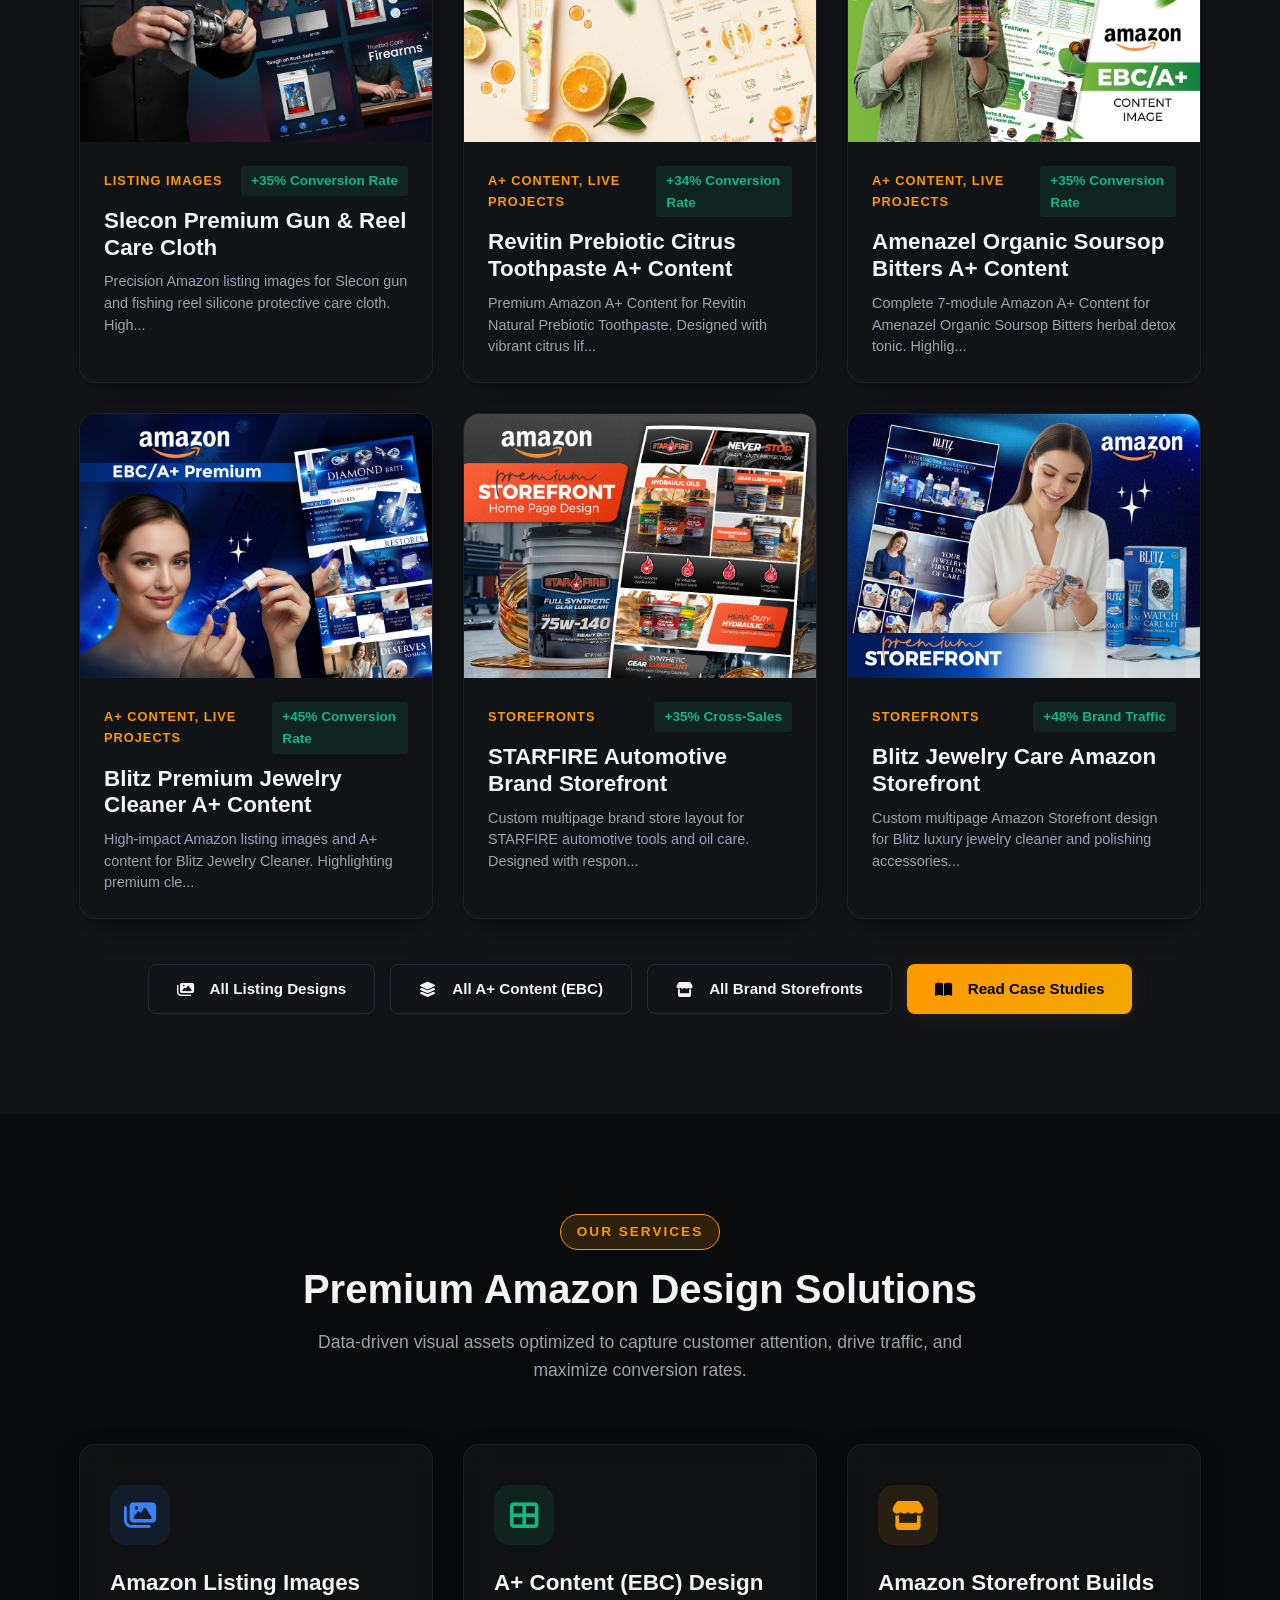
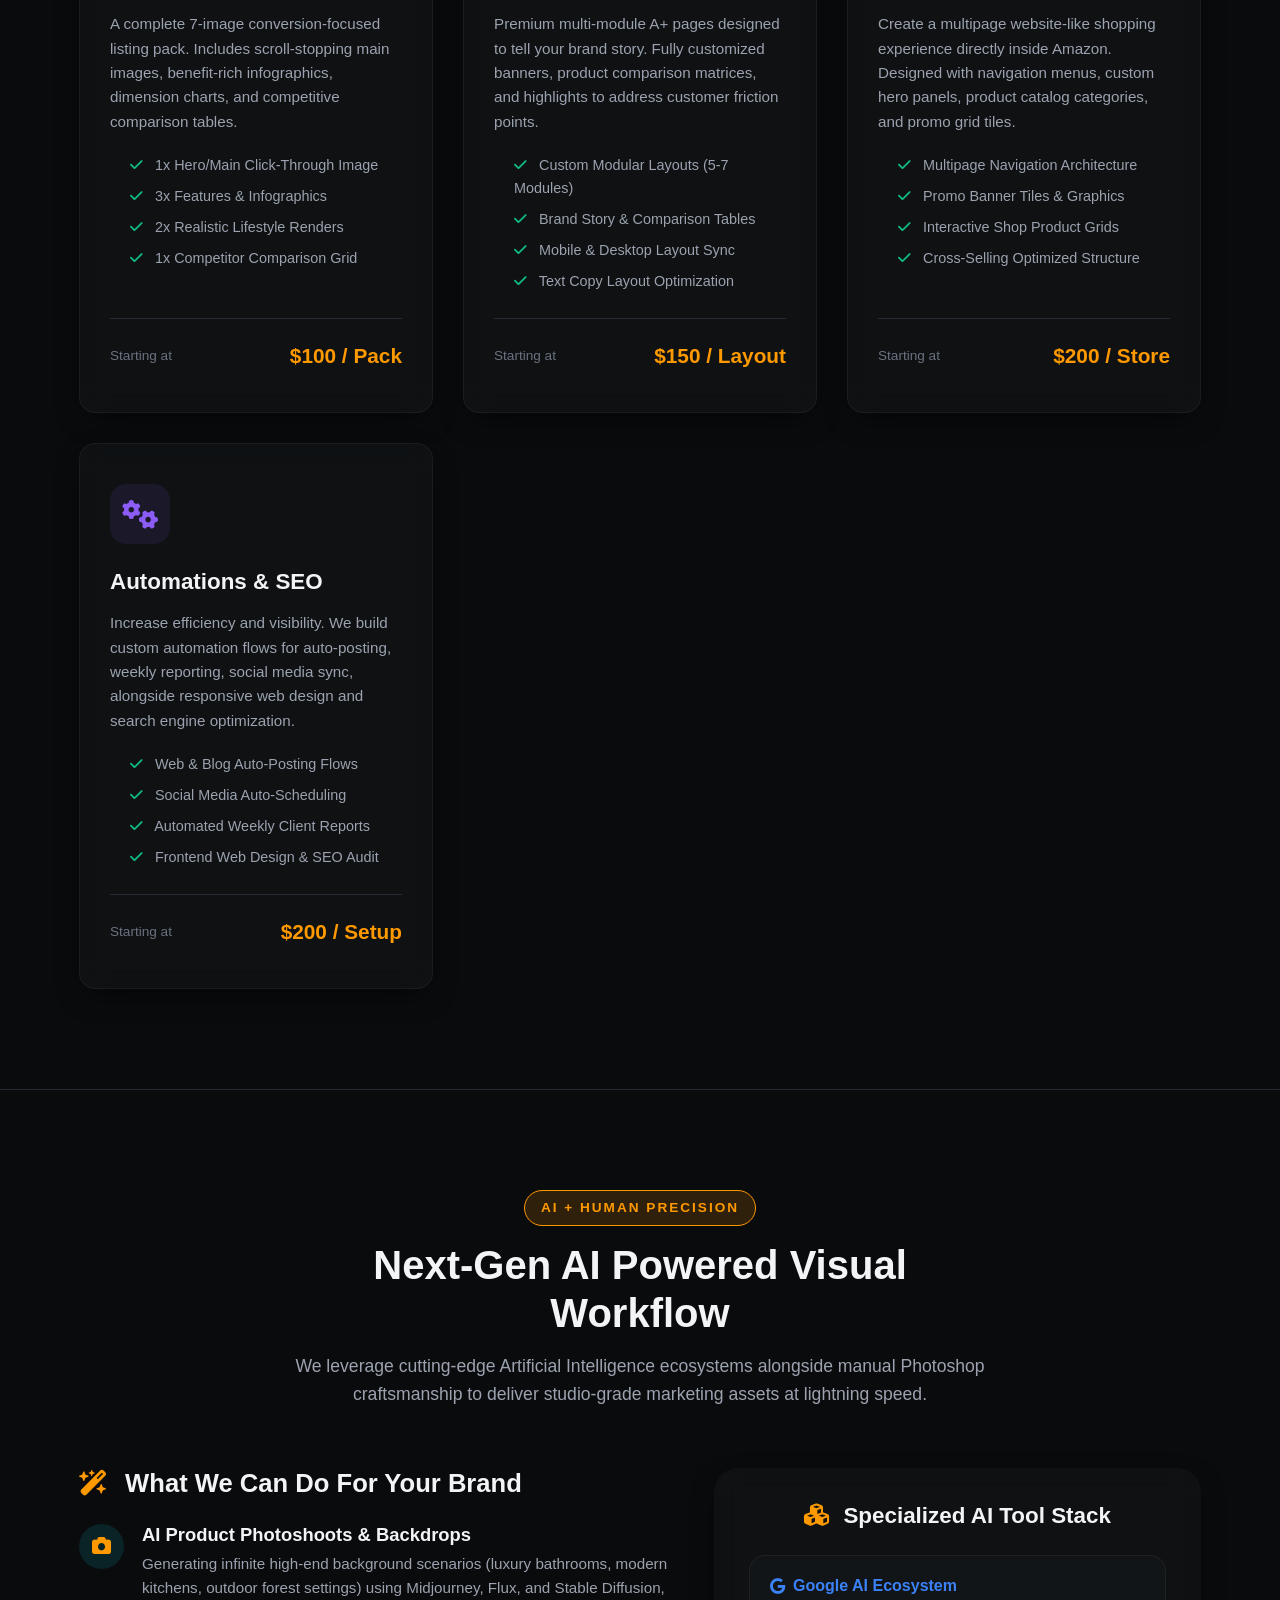
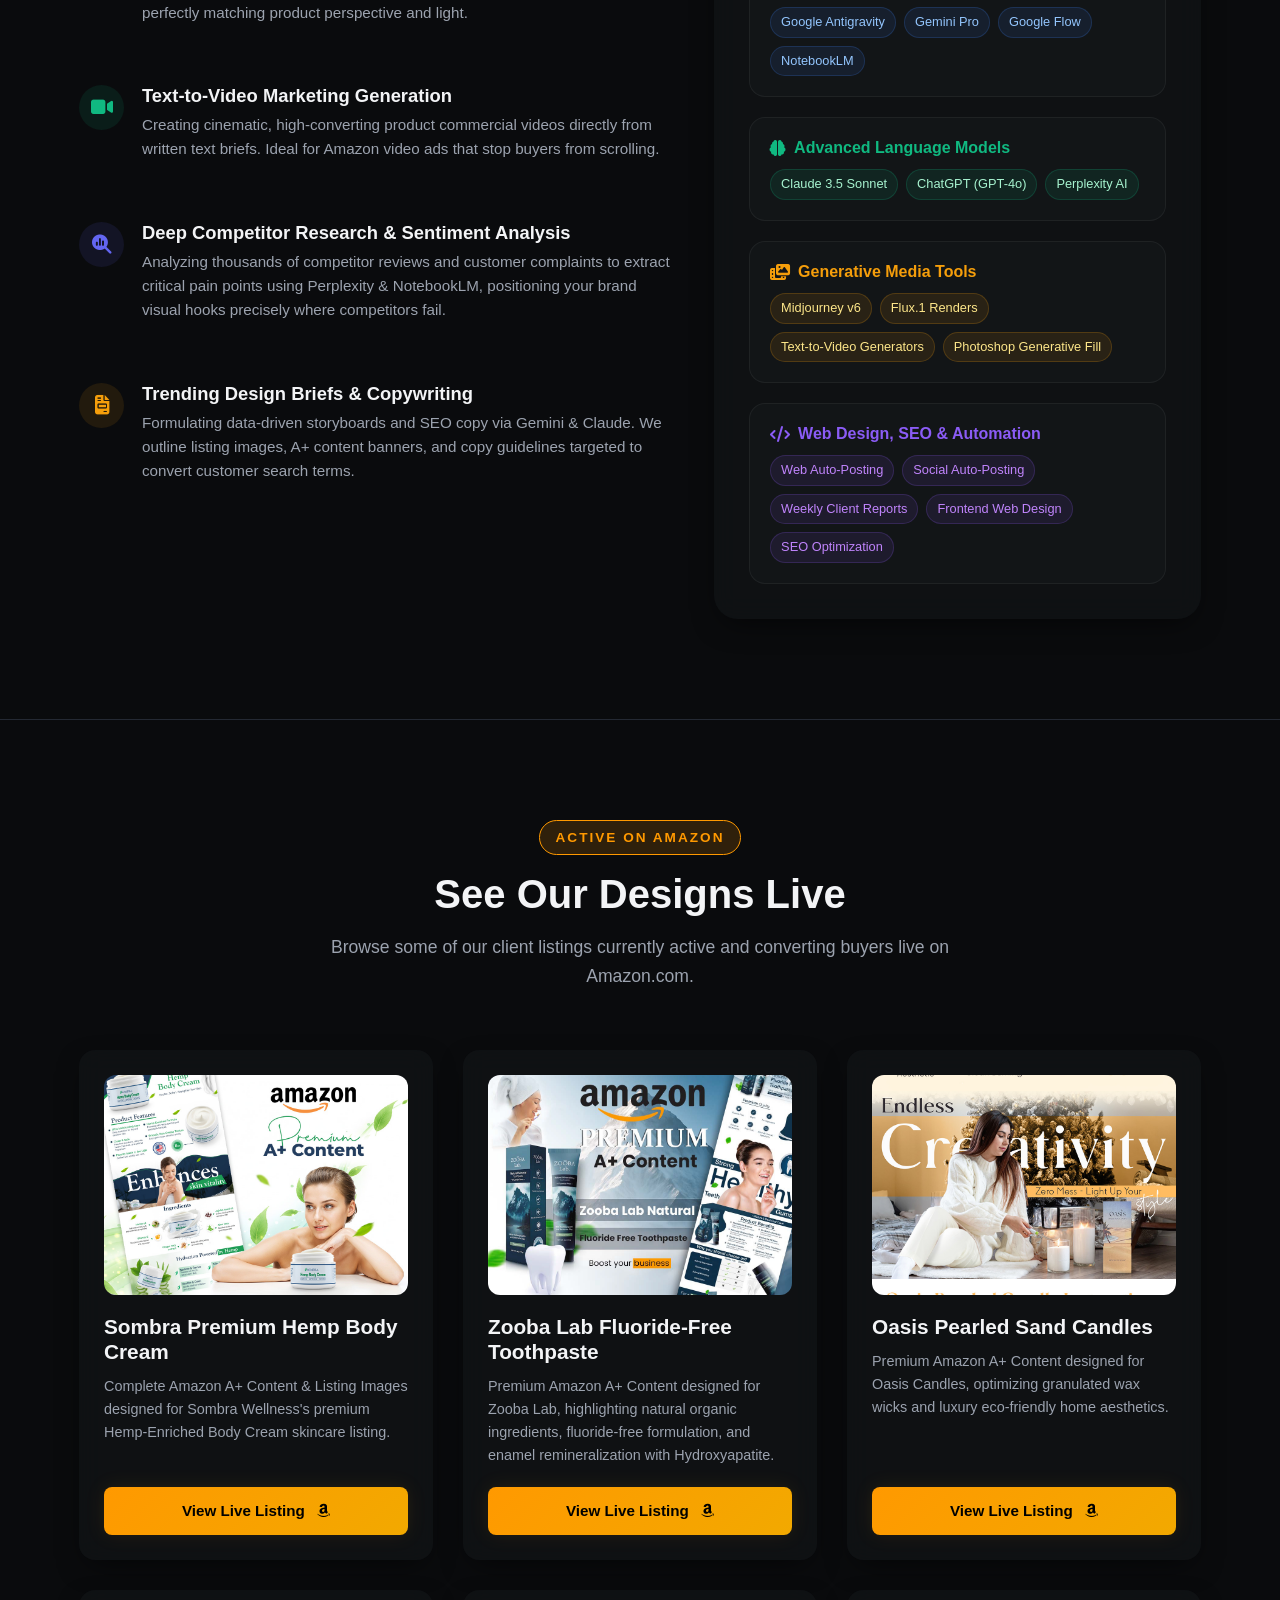
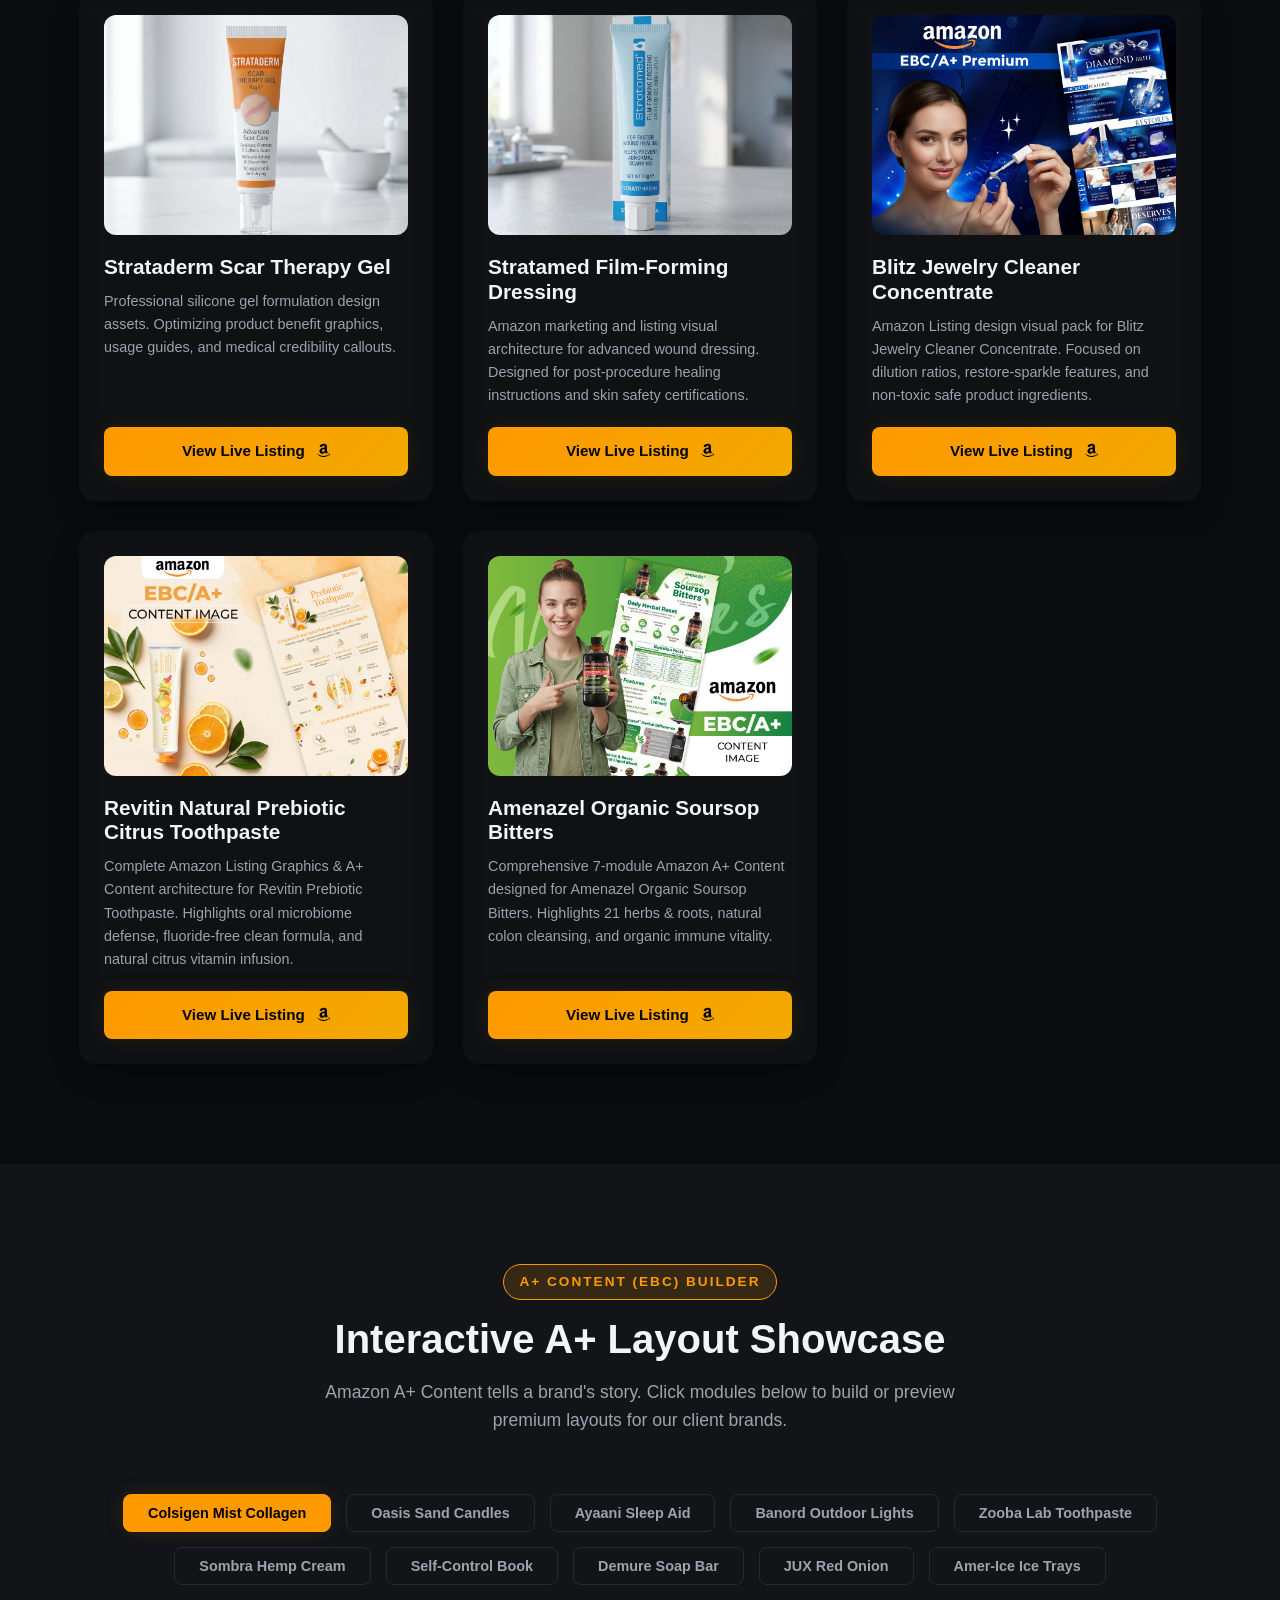
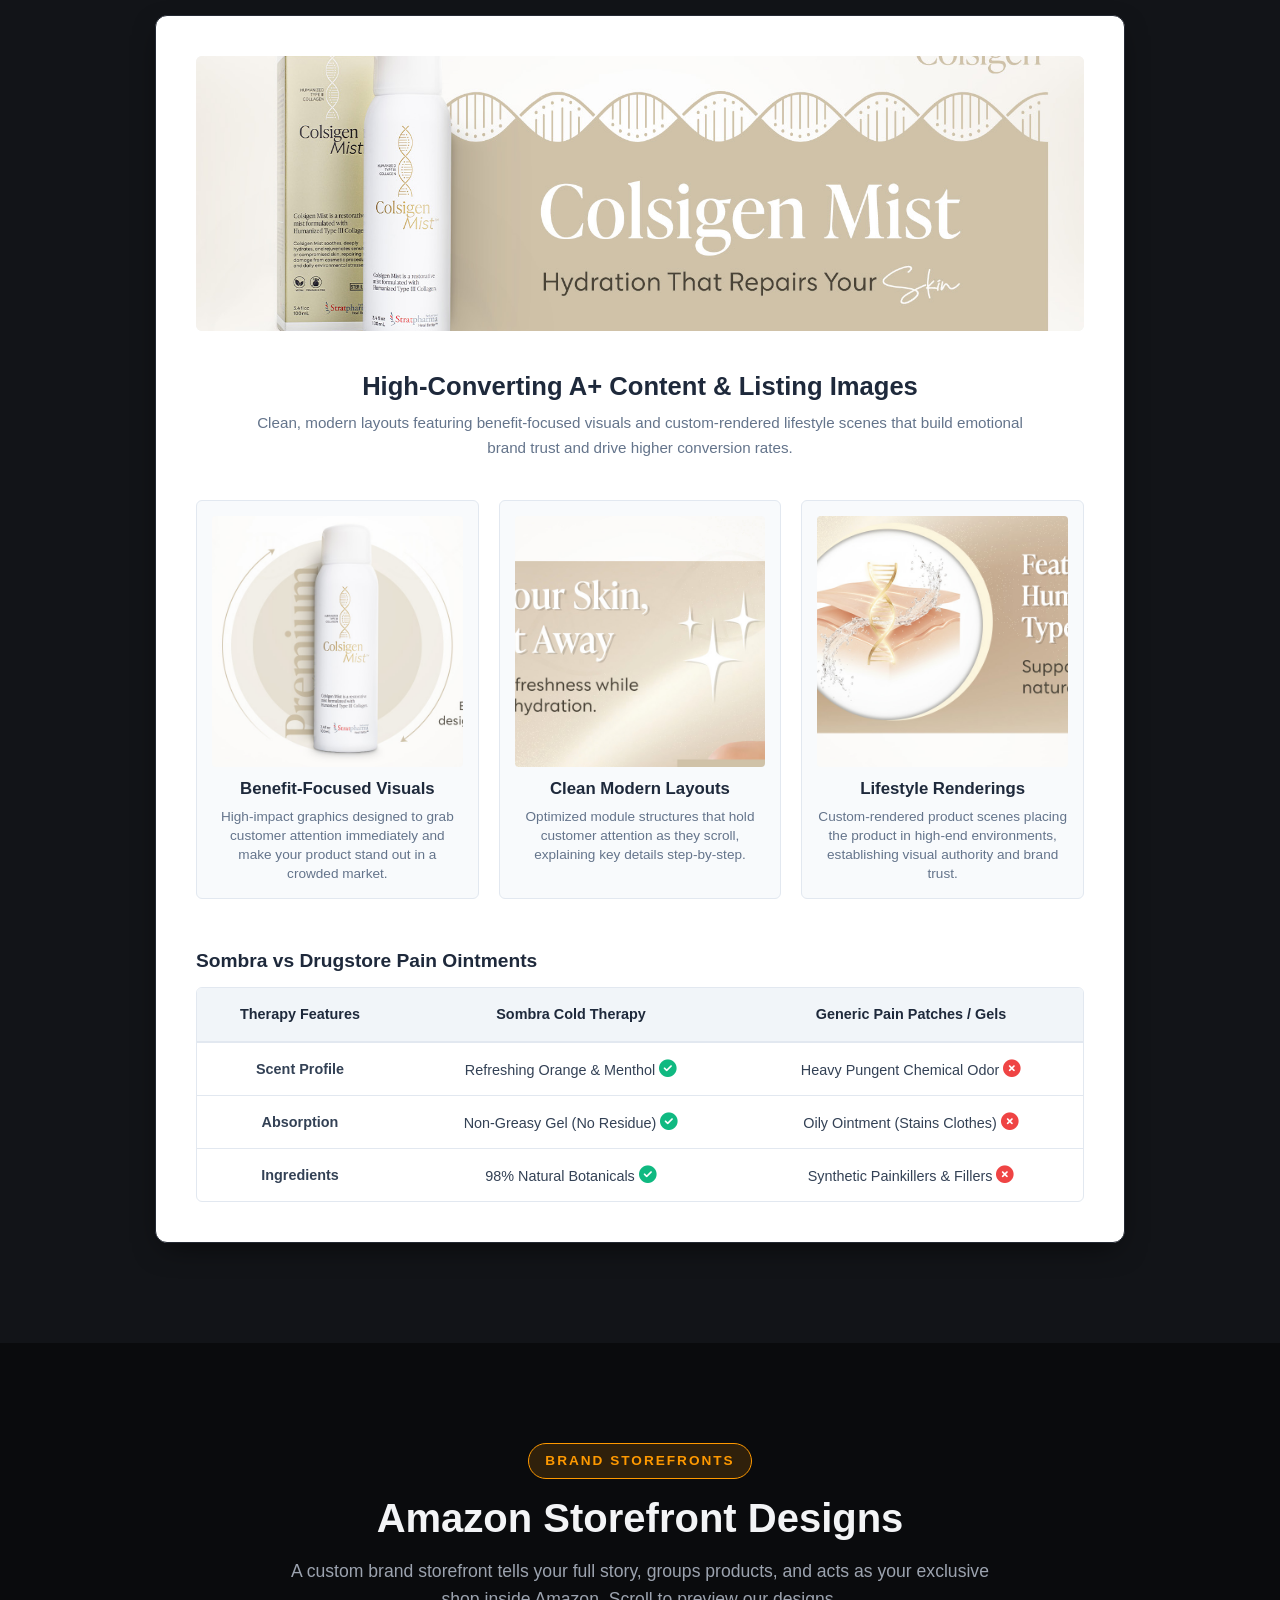
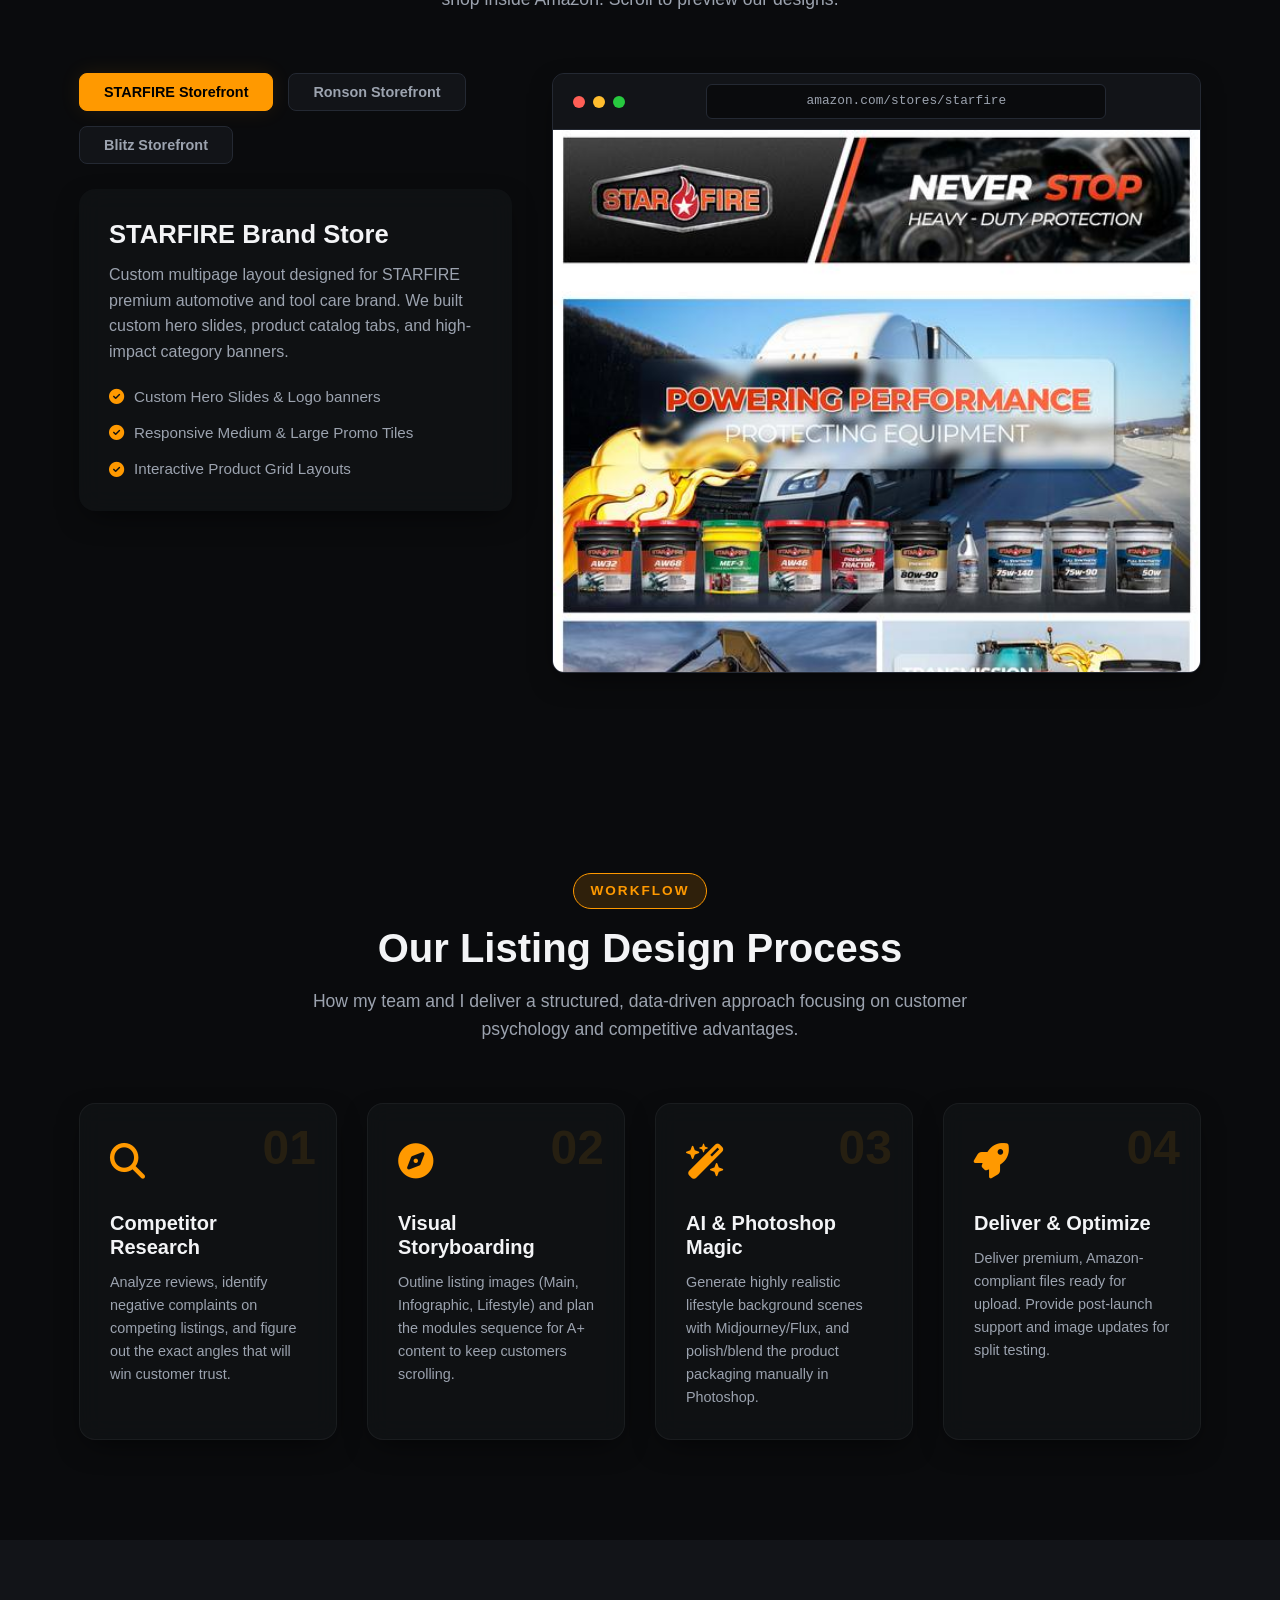
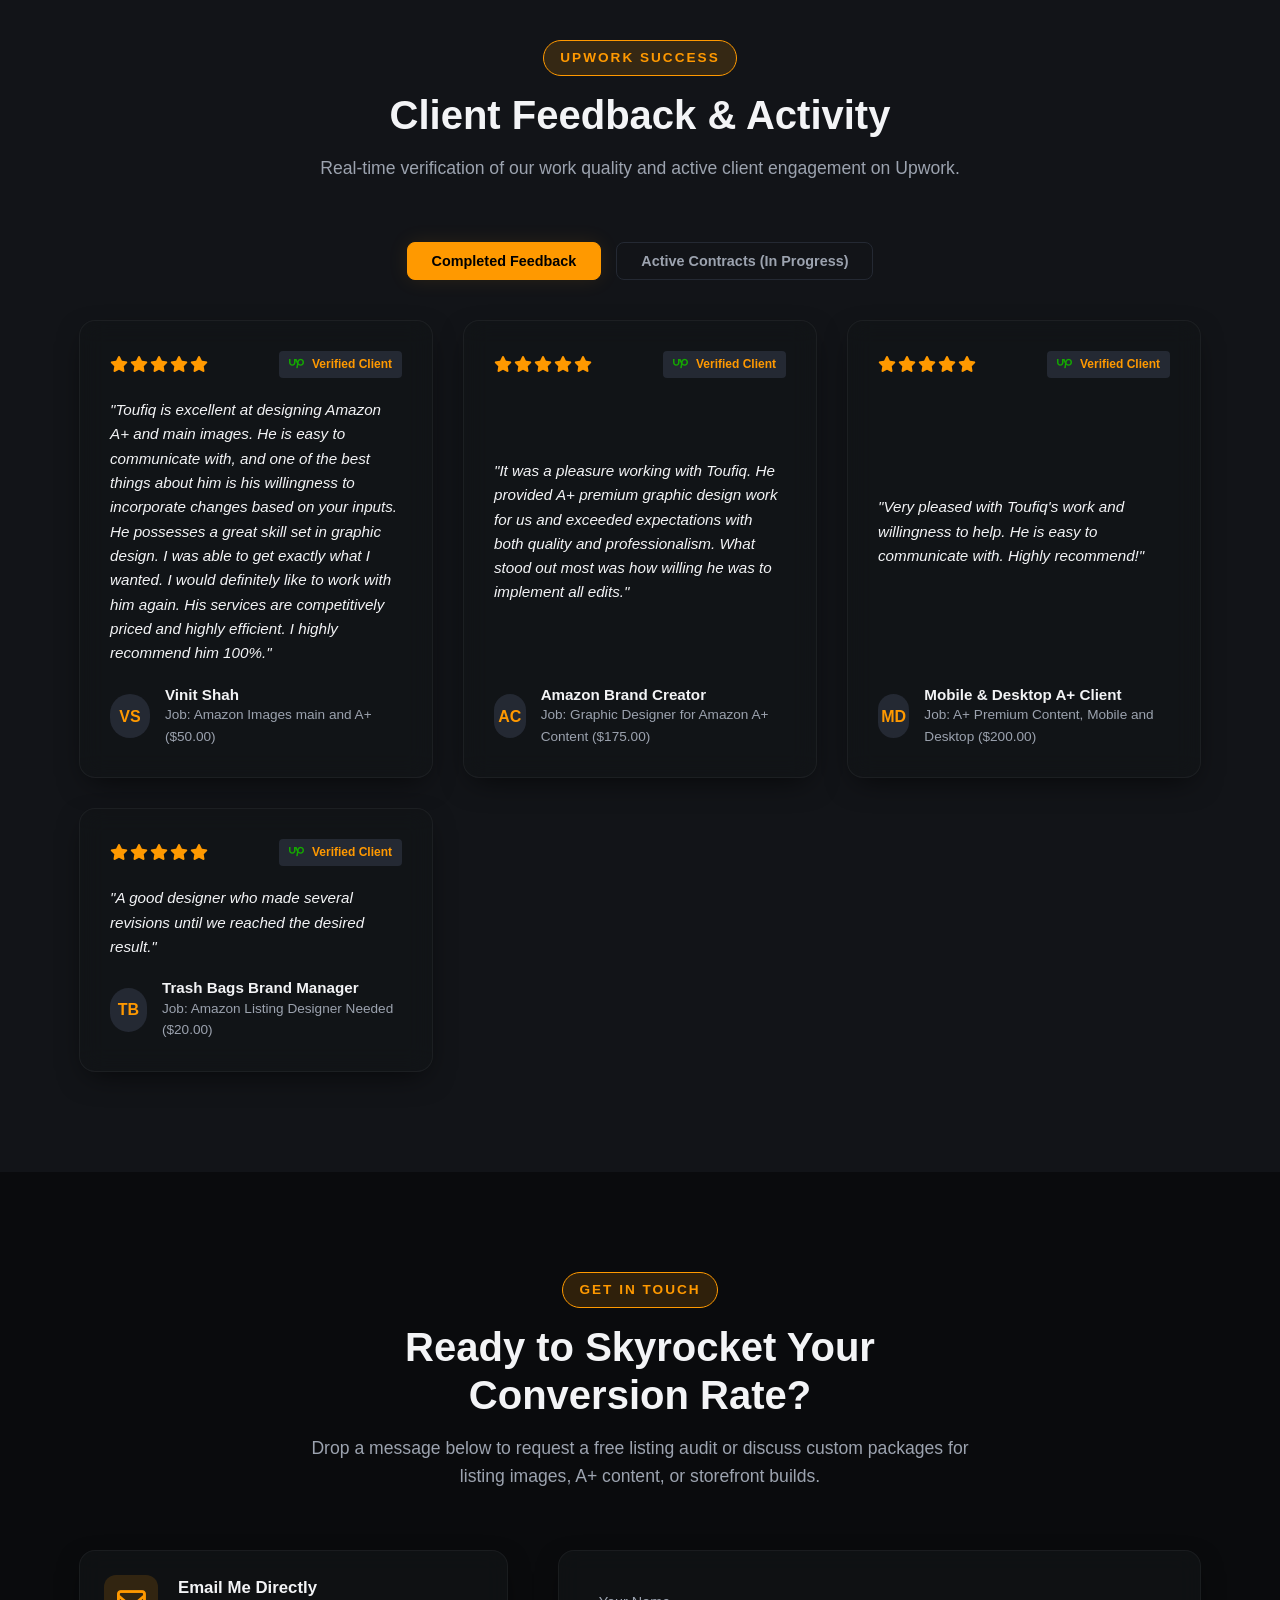
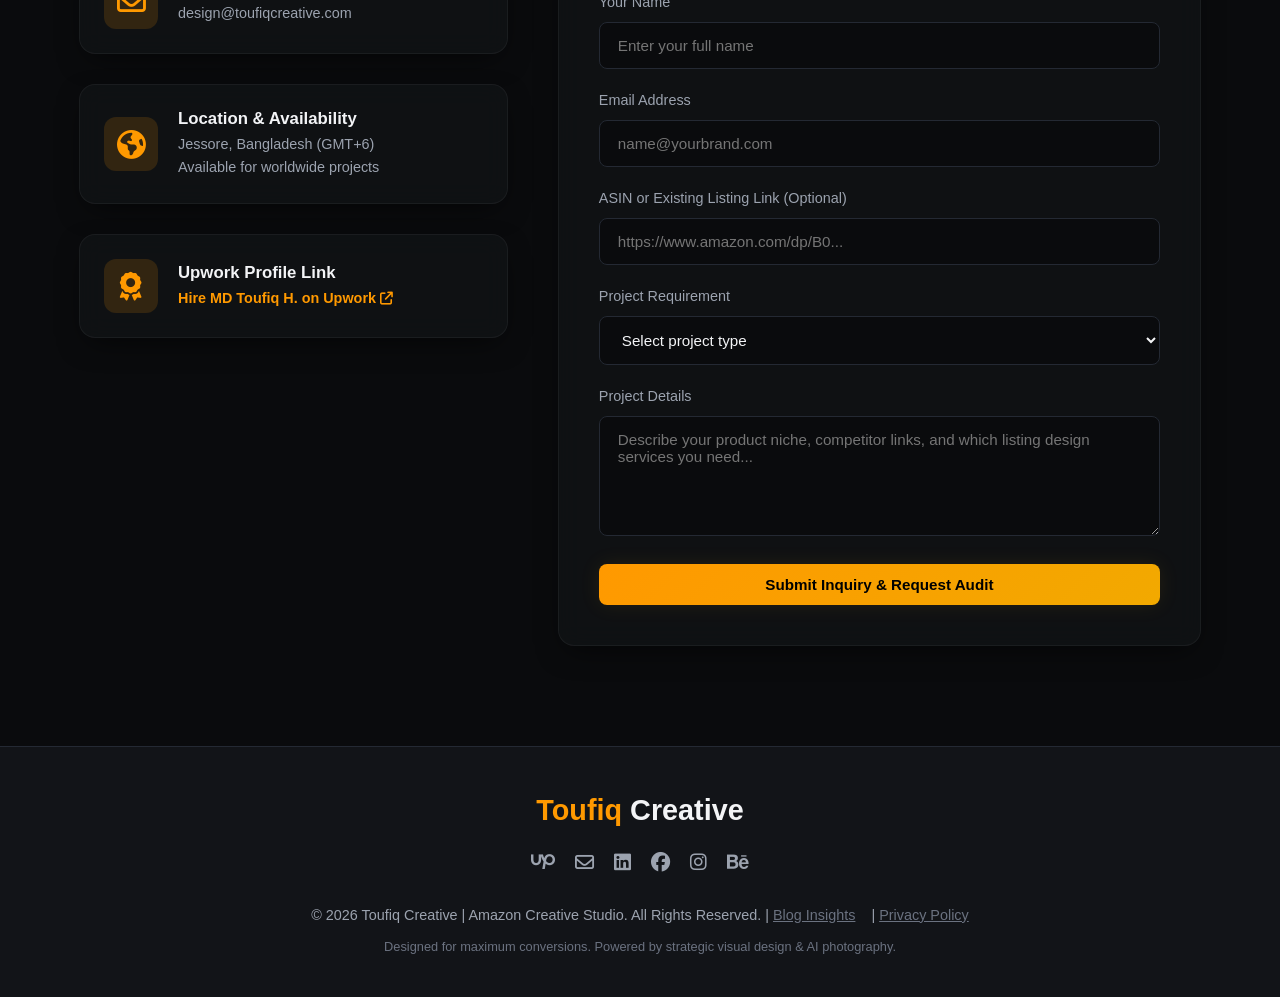
==== commit 6de7edcd: "Upgrade site branding, celebration popup, trust bar and blog case study to Upwork Top Rated Plus (To" ====
--- a/index.html
+++ b/index.html
@@ -14,7 +14,7 @@
     <!-- FontAwesome for Icons -->
     <link rel="stylesheet" href="https://cdnjs.cloudflare.com/ajax/libs/font-awesome/6.6.0/css/all.min.css">
     <!-- Main Stylesheet -->
-    <link rel="stylesheet" href="style.css?v=4.5">
+    <link rel="stylesheet" href="style.css?v=4.6">
     <!-- Canonical & SEO Meta Tags -->
     <link rel="canonical" href="https://toufiqcreative.com/">
     <meta name="keywords" content="Amazon Storefront Design, Amazon Listing Images, Amazon A+ Content, Amazon EBC Design, Amazon Product Photography, Amazon Creative Agency, Toufiq Creative, Amazon FBA Conversion Optimization">
@@ -59,7 +59,7 @@
           "founder": {
             "@type": "Person",
             "name": "Toufiq Hasan",
-            "jobTitle": "Lead Amazon Creative Strategist & Brand Designer",
+            "jobTitle": "Lead Amazon Creative Strategist & Brand Designer (Upwork Top Rated Plus)",
             "sameAs": [
               "https://www.upwork.com/freelancers/~01d9c6461924d60d8d",
               "https://www.linkedin.com/in/toufiq-hasan-691156258/",
@@ -128,7 +128,7 @@
             <div class="hero-grid">
                 <div class="hero-content">
                     <span class="section-header" style="text-align: left; margin-bottom: 10px;">
-                        <span class="tag"><i class="fa-solid fa-trophy" style="color: #ffaa00; margin-right: 6px;"></i> Top Rated • $10K+ Milestone</span>
+                        <span class="tag"><i class="fa-solid fa-crown" style="color: #ffaa00; margin-right: 6px;"></i> Top Rated Plus • Top 3% on Upwork</span>
                     </span>
                     <h1 class="text-gradient">Transforming Amazon Listings Into High-Converting Brands</h1>
                     <p>Led by MD Toufiq H., our team of elite conversion designers helps Amazon sellers boost sales, improve CTR, and build brand trust through strategic listing designs, high-end lifestyle renderings, and premium photo retouching.</p>
@@ -156,11 +156,11 @@
                     <!-- Before/After Slider Mockup inside Hero -->
                     <div class="slider-showcase" id="hero-slider">
                         <div class="slider-before">
-                            <img src="images/zippo_before.jpg?v=4.5" alt="Amazon Listing Infographics Before Design - Toufiq Creative" id="hero-img-before">
+                            <img src="images/zippo_before.jpg?v=4.6" alt="Amazon Listing Infographics Before Design - Toufiq Creative" id="hero-img-before">
                             <div class="slider-label label-before">Basic Listing (Before)</div>
                         </div>
                         <div class="slider-after" id="hero-slider-after">
-                            <img src="images/zippo_after.jpg?v=4.5" alt="Premium Amazon Listing Design After - Toufiq Creative Conversion Optimization" id="hero-img-after">
+                            <img src="images/zippo_after.jpg?v=4.6" alt="Premium Amazon Listing Design After - Toufiq Creative Conversion Optimization" id="hero-img-after">
                             <div class="slider-label label-after font-weight-bold">Optimized Listing (After)</div>
                         </div>
                         <div class="slider-handle" id="hero-slider-handle">
@@ -170,10 +170,10 @@
 
                     <!-- Floating Badges -->
                     <div class="floating-badge badge-top-rated glass-card">
-                        <div class="badge-icon"><i class="fa-solid fa-circle-check" style="color: #ff9900;"></i></div>
+                        <div class="badge-icon"><i class="fa-solid fa-crown" style="color: #ffaa00;"></i></div>
                         <div class="badge-info">
-                            <h4>Top Rated</h4>
-                            <p>Upwork Verified</p>
+                            <h4>Top Rated Plus</h4>
+                            <p>Top 3% on Upwork</p>
                         </div>
                     </div>
                     <div class="floating-badge badge-conversion glass-card">
@@ -201,7 +201,7 @@
             </div>
             <div style="display: flex; align-items: center; gap: 8px; color: var(--text-primary); font-size: 0.9rem; font-weight: 500;">
                 <i class="fa-solid fa-crown" style="color: #ffb300; font-size: 1.1rem;"></i>
-                <span>Top Rated Expert status</span>
+                <span>Top Rated Plus (Top 3% Talent)</span>
             </div>
             <div style="display: flex; align-items: center; gap: 8px; color: var(--text-primary); font-size: 0.9rem; font-weight: 500;">
                 <i class="fa-solid fa-bolt" style="color: #10b981; font-size: 1.1rem;"></i>
@@ -1084,7 +1084,7 @@
         </div>
     </footer>
 
-        <!-- Celebration $10K Milestone Modal with Confetti -->
+        <!-- Celebration Top Rated Plus Milestone Modal with Confetti -->
     <div id="celebration-overlay" class="celebration-overlay" role="dialog" aria-modal="true" aria-labelledby="celebration-modal-title">
         <canvas id="celebration-confetti-canvas"></canvas>
         <div class="celebration-card glass-card">
@@ -1093,22 +1093,22 @@
             <div class="celebration-icon-wrapper">
                 <div class="celebration-trophy-glow"></div>
                 <div class="celebration-icon">
-                    <i class="fa-solid fa-trophy"></i>
+                    <i class="fa-solid fa-crown"></i>
                 </div>
             </div>
             
-            <div class="celebration-badge-pill">
+            <div class="celebration-badge-pill" style="background: rgba(255, 170, 0, 0.15); border: 1px solid rgba(255, 170, 0, 0.4); color: #ffaa00;">
                 <i class="fa-solid fa-crown" style="color: #ffaa00; margin-right: 5px;"></i>
-                Upwork Top Rated Milestone
+                Upwork Top Rated Plus Milestone
             </div>
             
-            <h2 id="celebration-modal-title" class="celebration-title text-gradient">Celebrate $10,000+ With Us! 🎉</h2>
-            <p class="celebration-subtitle">We officially crossed <strong>$10,000+ in verified client earnings on Upwork</strong> with 100% Job Success scaling 25+ Amazon brands!</p>
+            <h2 id="celebration-modal-title" class="celebration-title text-gradient">Celebrate Top Rated Plus With Us! 🏆</h2>
+            <p class="celebration-subtitle">We officially achieved <strong>Upwork Top Rated Plus status (Top 3% worldwide)</strong> with 100% Job Success scaling 25+ Amazon brands!</p>
             
             <div class="celebration-gift-box">
                 <div class="gift-badge"><i class="fa-solid fa-gift"></i> Client Celebration Gift</div>
                 <h3>100% Free Amazon Listing & SEO Audit</h3>
-                <p>To celebrate with the seller community, get your Title, 5 Bullets, and Listing Graphics audited for free ($199 value).</p>
+                <p>To celebrate our Top Rated Plus milestone with the seller community, get your Title, 5 Bullets, and Listing Graphics audited for free ($199 value).</p>
             </div>
             
             <div class="celebration-actions">
@@ -1121,16 +1121,16 @@
             </div>
             
             <div class="celebration-footer-proof">
+                <span><i class="fa-solid fa-crown" style="color: #ffaa00;"></i> Top 3% on Upwork</span>
+                <span>•</span>
                 <span><i class="fa-solid fa-circle-check" style="color: #10b981;"></i> 100% Job Success</span>
                 <span>•</span>
                 <span><i class="fa-solid fa-chart-line" style="color: #3b82f6;"></i> 25+ Brands Scaled</span>
-                <span>•</span>
-                <span><i class="fa-brands fa-upwork" style="color: #14a800;"></i> Upwork Verified</span>
             </div>
         </div>
     </div>
 
     <!-- Main Controller JavaScript -->
-    <script src="app.js?v=4.5"></script>
+    <script src="app.js?v=4.6"></script>
 </body>
 </html>
